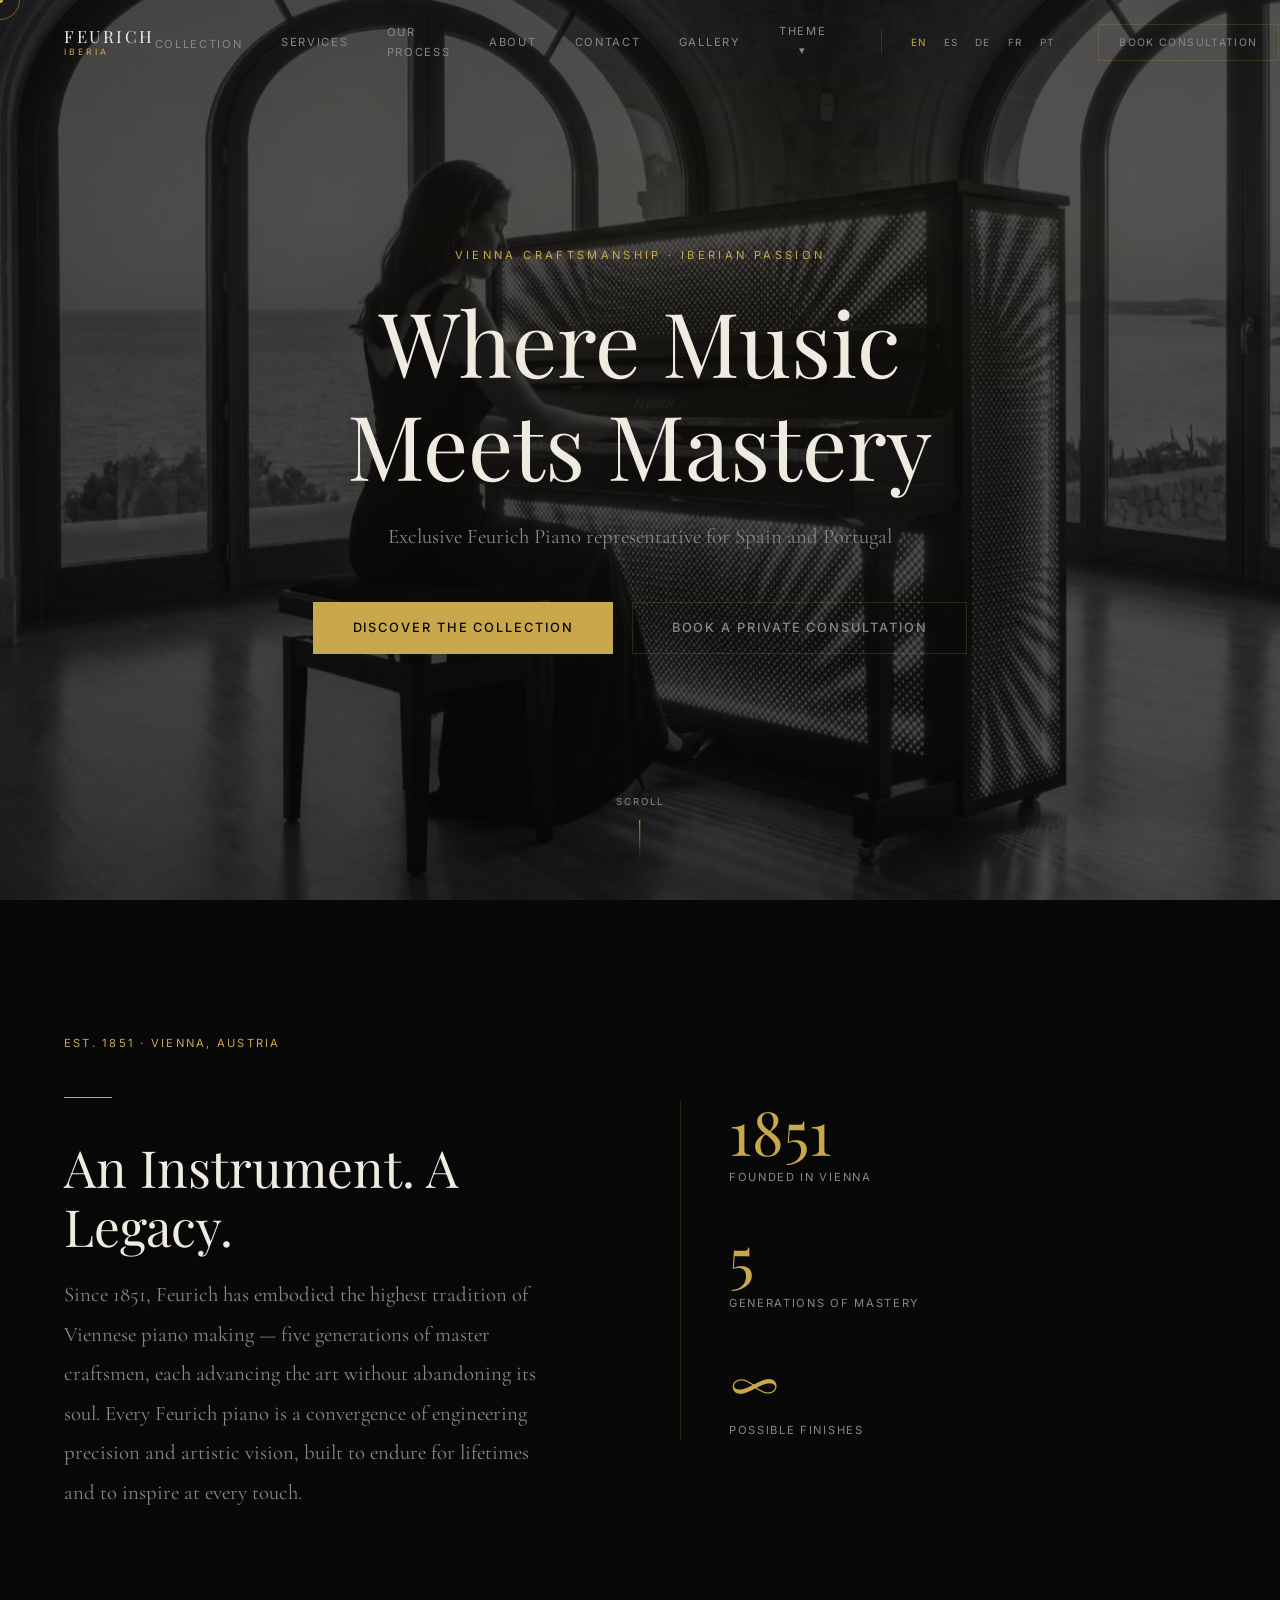
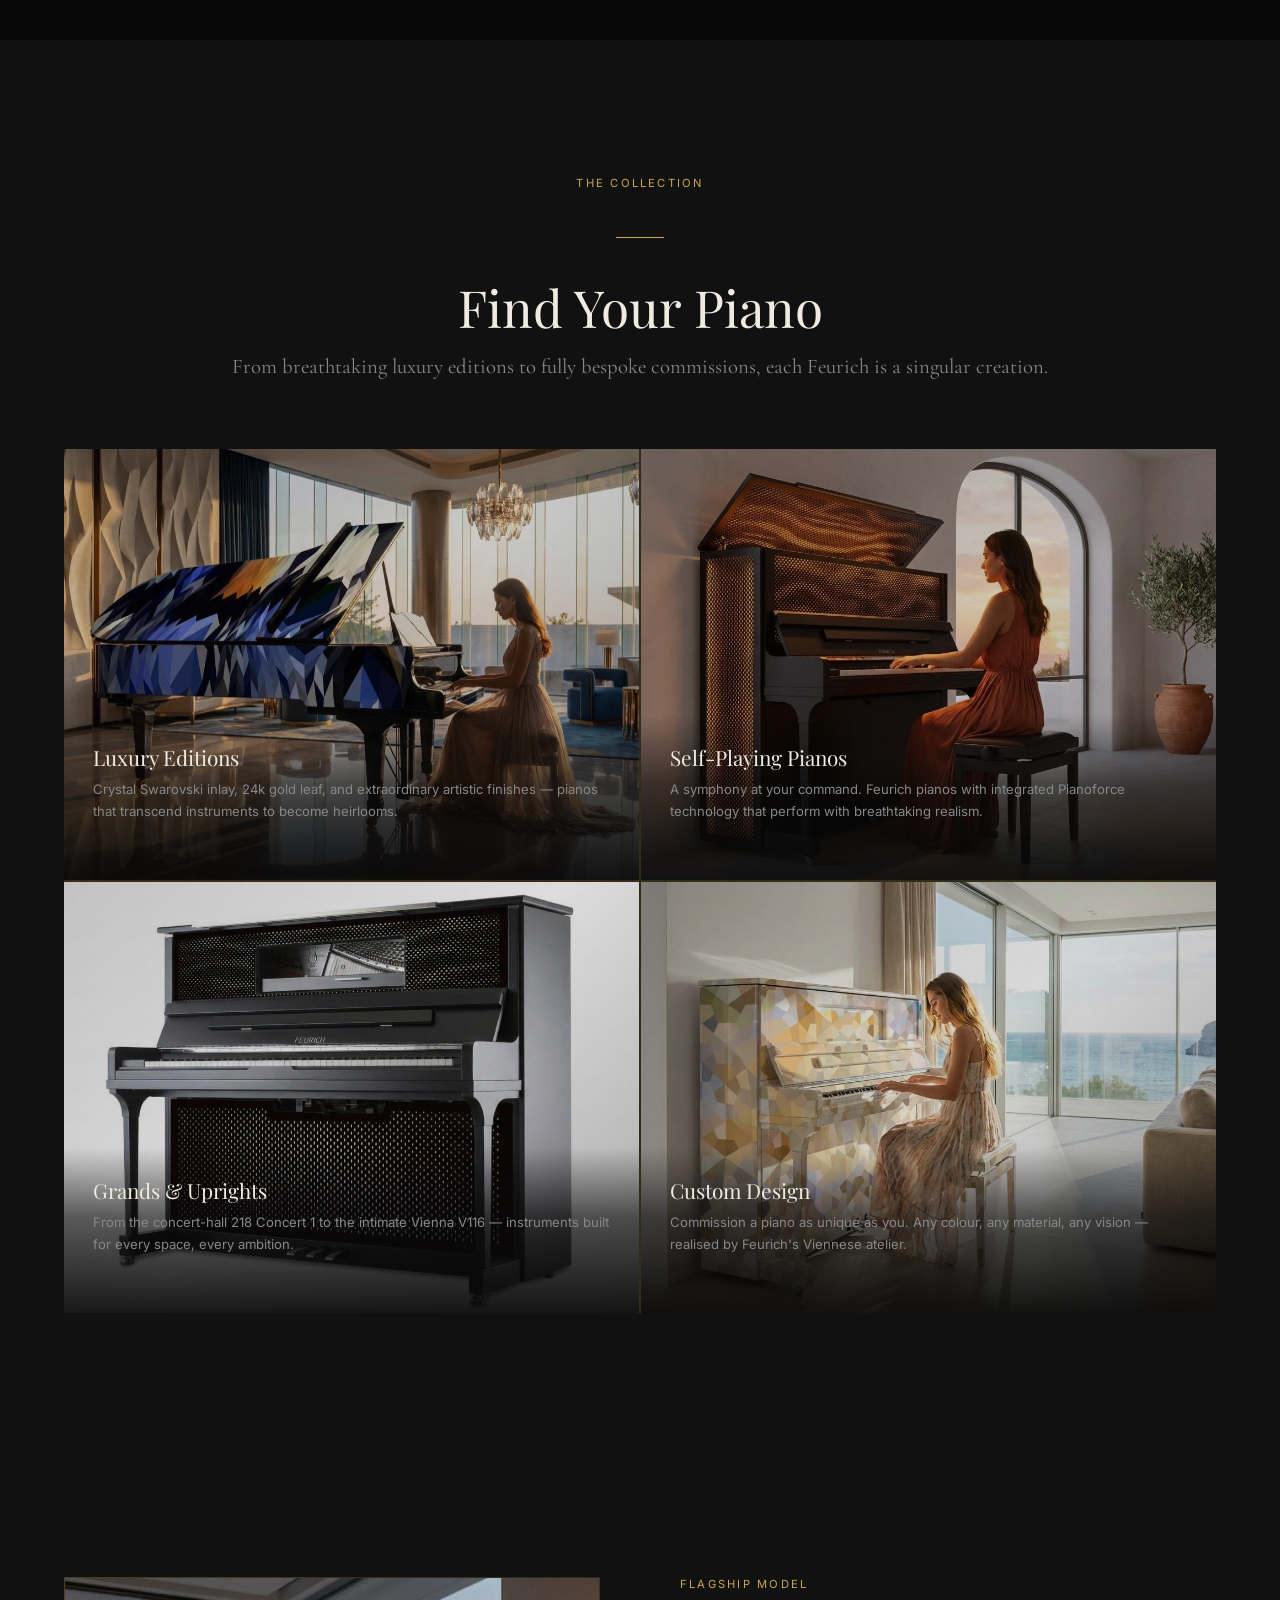
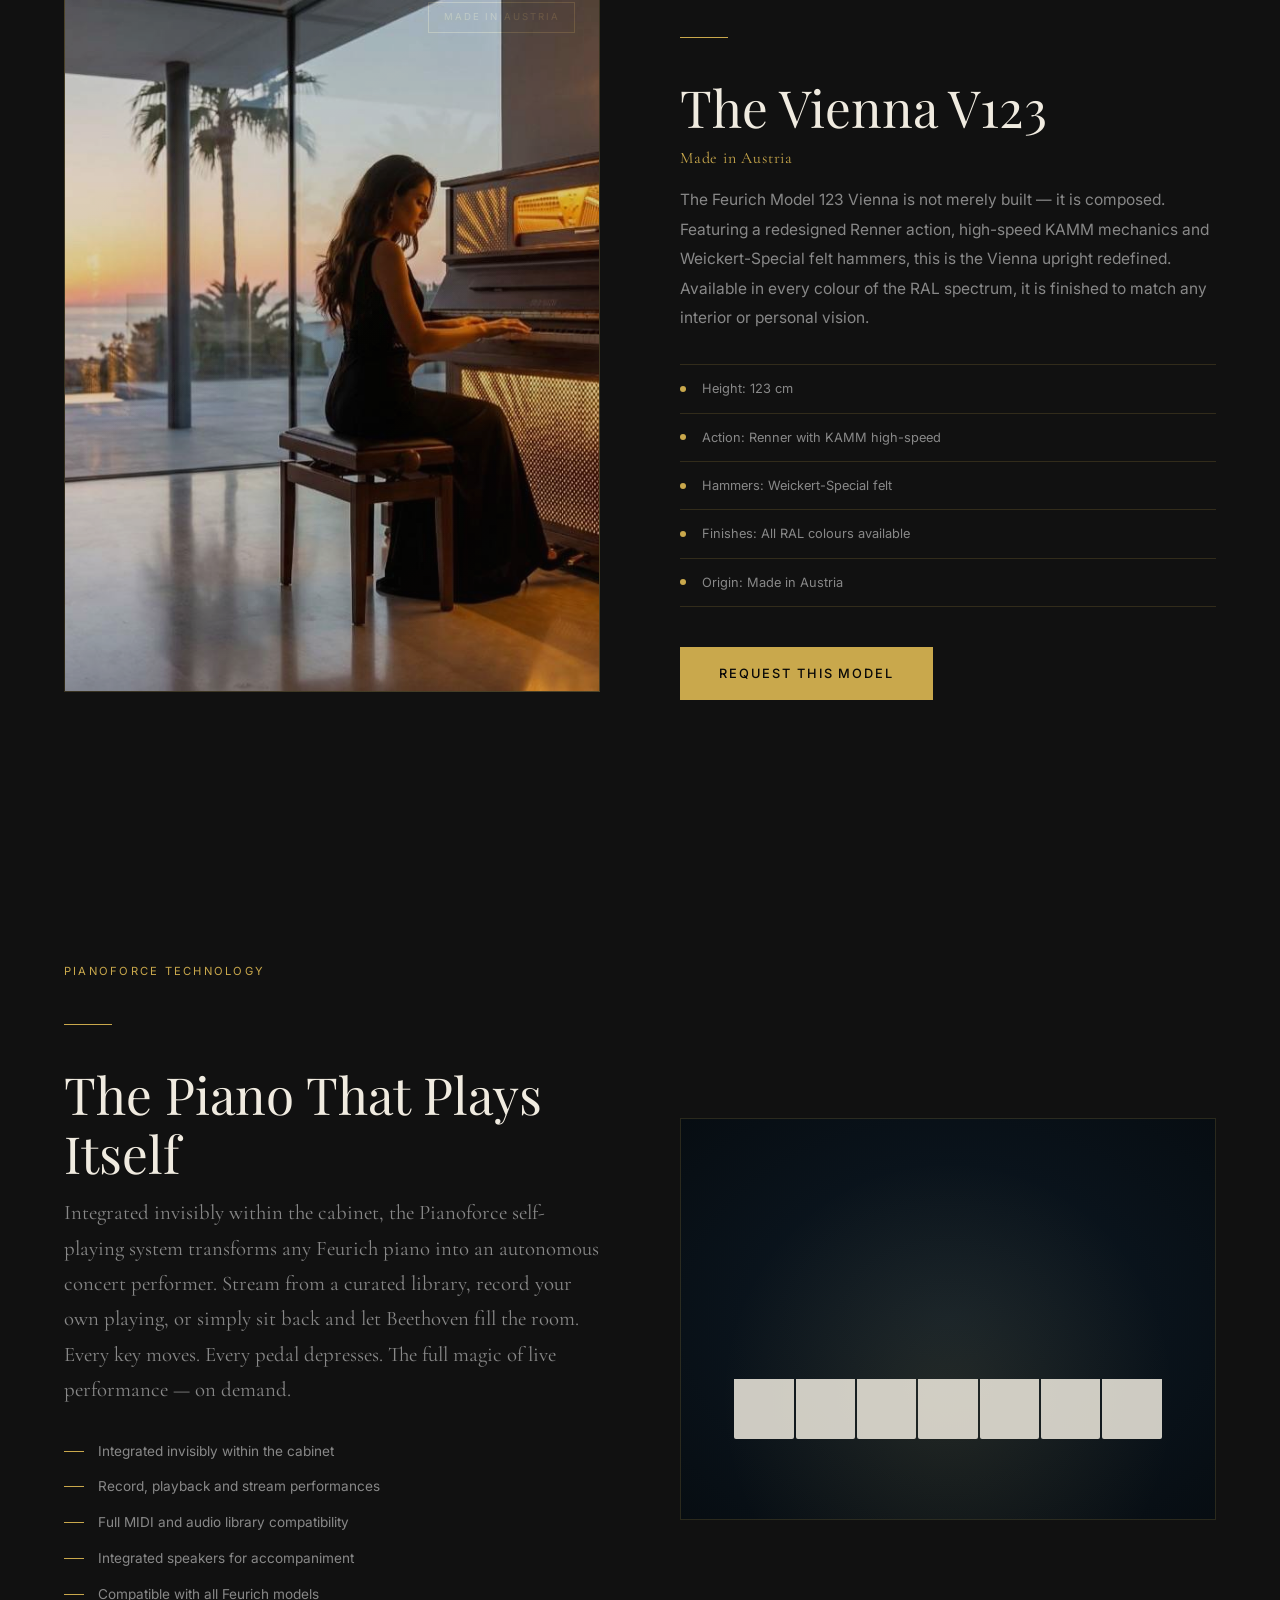
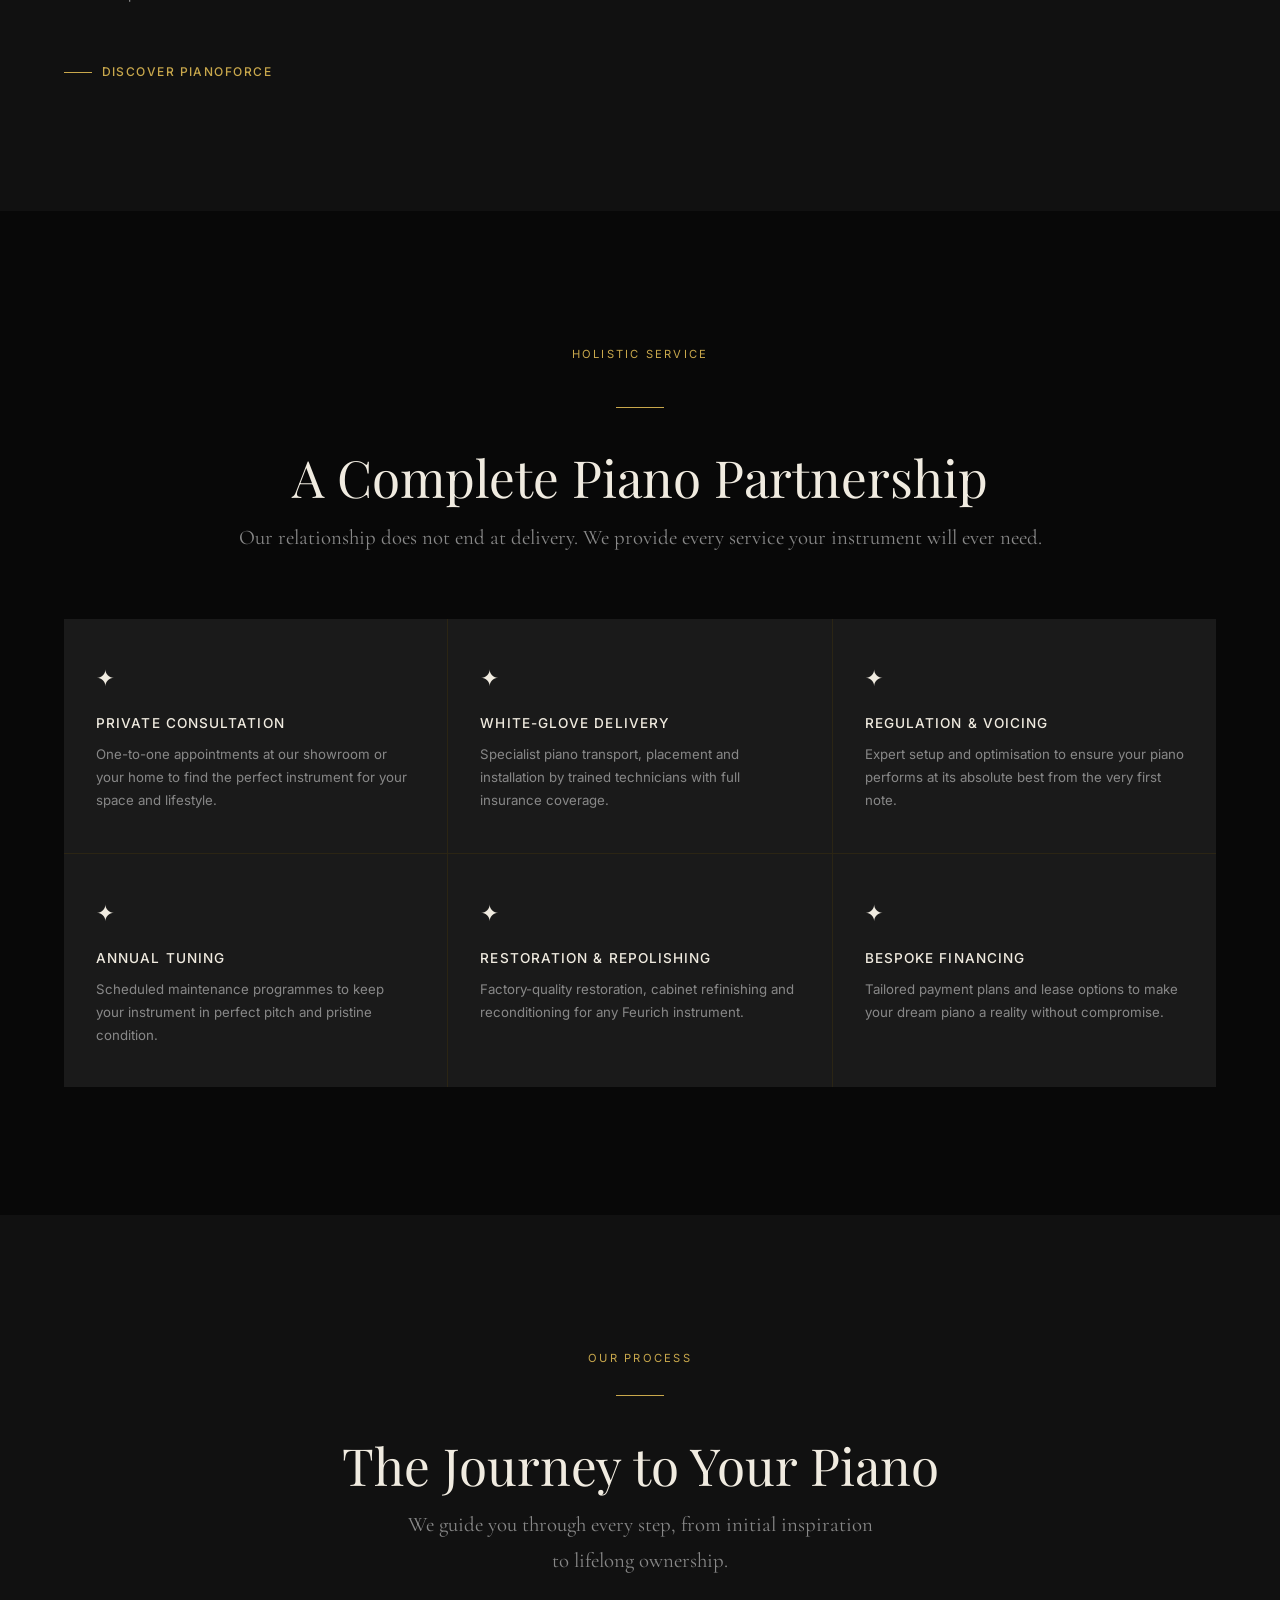
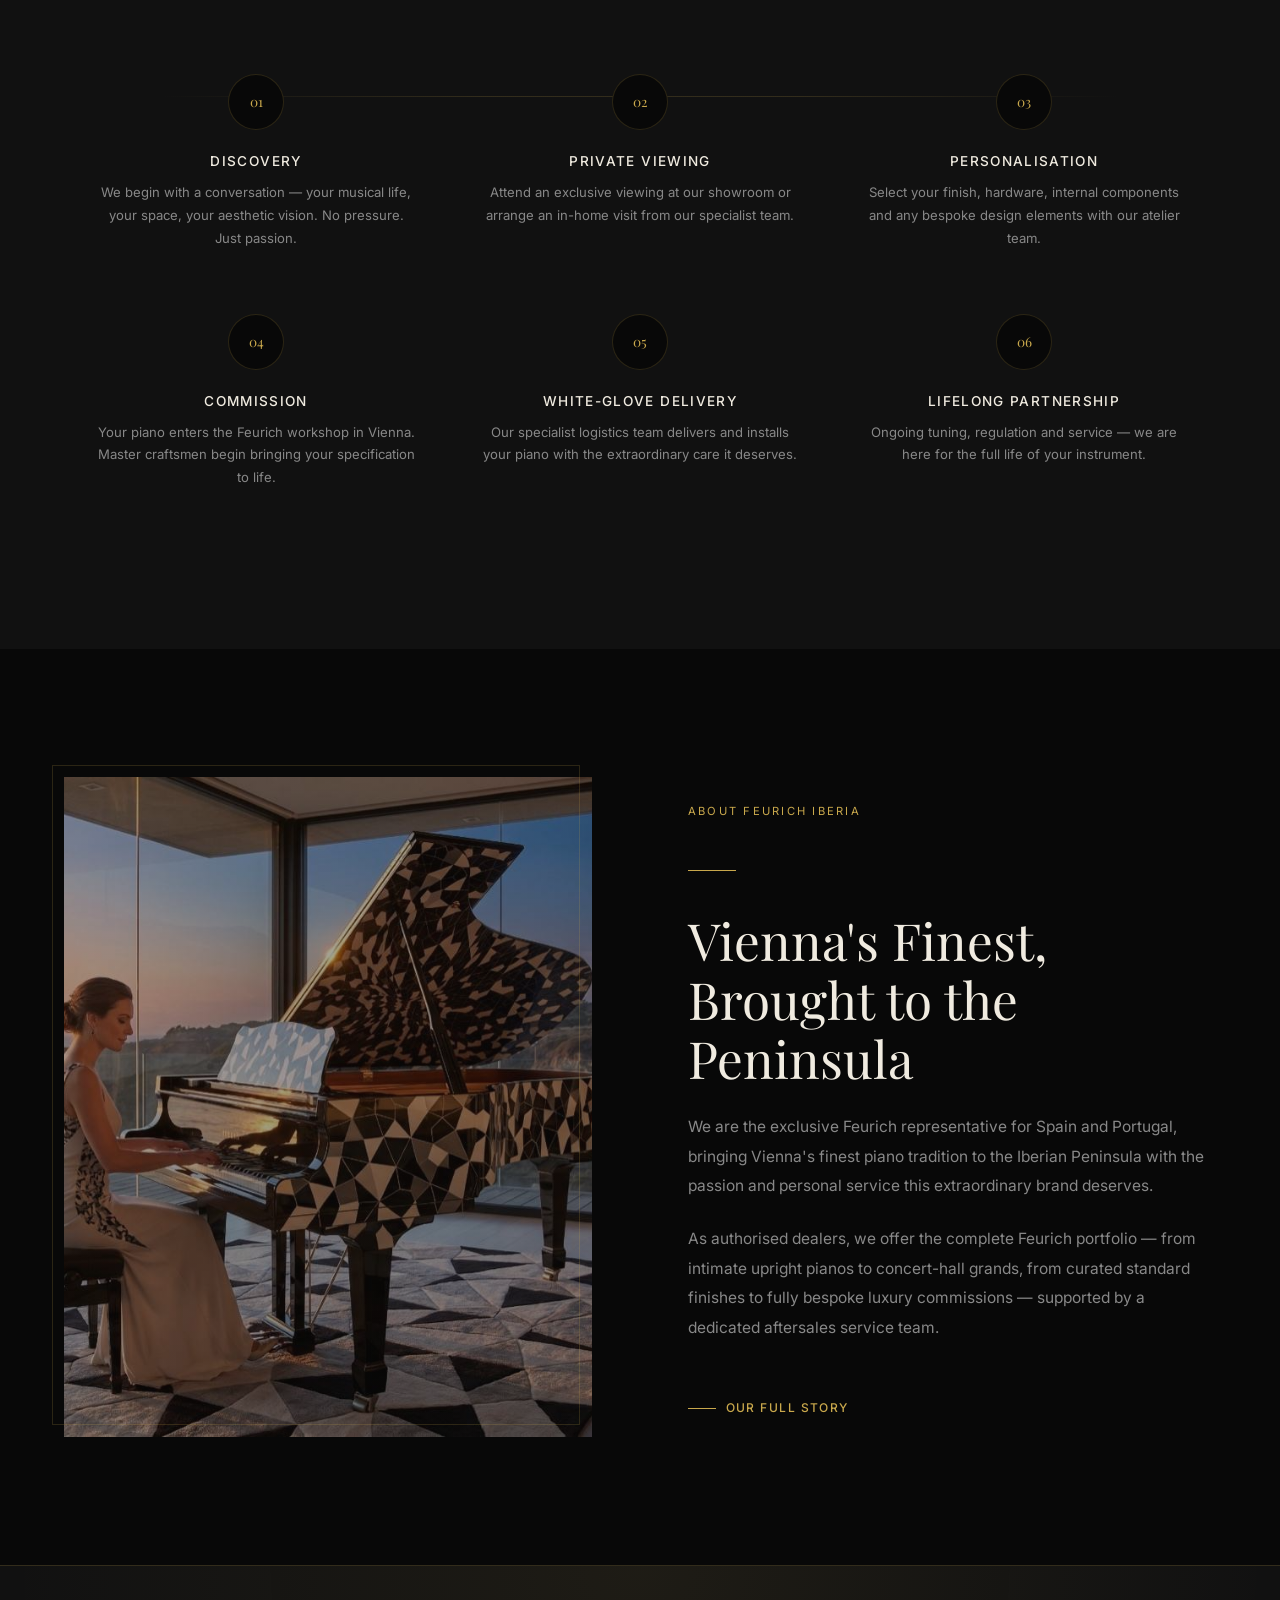
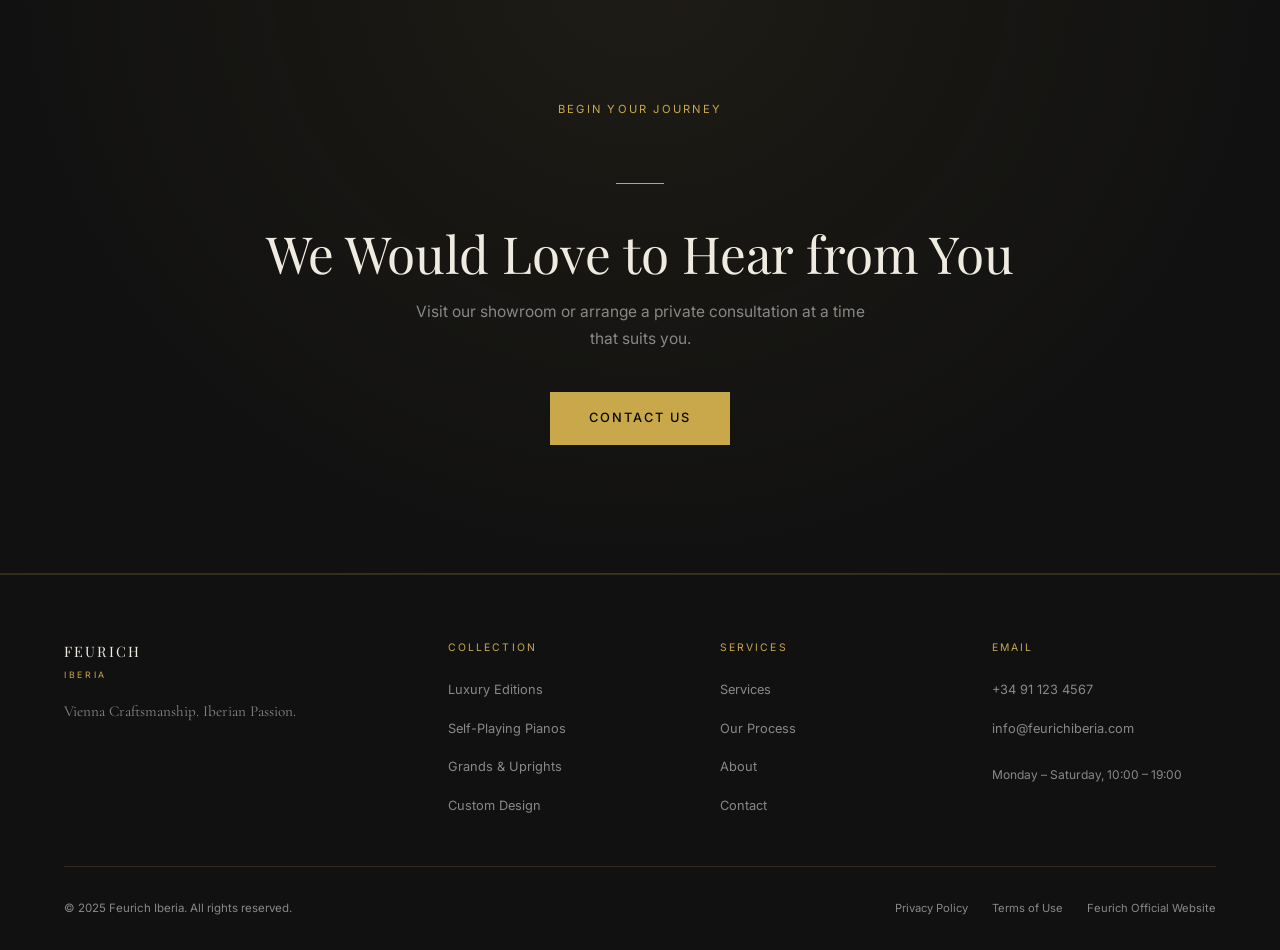
==== index.html @ fa61c957 "Add theme selector with 6 full-redesign themes (closes #1) Implements Issue #1: a customer-facing th" ====
<!DOCTYPE html>
<html lang="en">
<head>
  <meta charset="UTF-8">
  <meta name="viewport" content="width=device-width, initial-scale=1.0">
  <meta name="base-path" content="">
  <title>Feurich Iberia — Vienna Craftsmanship. Iberian Passion.</title>
  <meta name="description" content="Exclusive Feurich piano representative for Spain and Portugal. Luxury editions, self-playing pianos, grand and upright pianos, bespoke custom design.">
  <meta property="og:title" content="Feurich Iberia">
  <meta property="og:description" content="Vienna craftsmanship. Iberian passion. Exclusive Feurich pianos for Spain and Portugal.">
  <meta property="og:type" content="website">
  <link rel="preconnect" href="https://fonts.googleapis.com">
  <link rel="preconnect" href="https://fonts.gstatic.com" crossorigin>
  <link href="https://fonts.googleapis.com/css2?family=Cormorant+Garamond:ital,wght@0,300;0,400;0,500;1,300;1,400&family=Inter:wght@300;400;500&family=Playfair+Display:ital,wght@0,400;0,500;1,400&display=swap" rel="stylesheet">
  <script>try{var t=localStorage.getItem('fi_theme');if(t)document.documentElement.dataset.theme=t;}catch(e){}</script>
  <link rel="stylesheet" href="css/style.css">
  <link rel="stylesheet" href="css/themes.css">
</head>
<body>

  <!-- Navigation -->
  <nav id="nav">
    <a href="index.html" class="nav__logo">Feurich<span>Iberia</span></a>

    <button class="nav__toggle" id="nav-toggle" aria-expanded="false" aria-label="Menu">
      <span></span><span></span><span></span>
    </button>

    <div class="nav__menu" id="nav-menu">
      <div class="nav__dropdown">
        <a href="#collection" class="nav__link" data-i18n="nav.collection">Collection</a>
        <ul class="nav__dropdown-menu">
          <li><a href="collection/luxury.html" data-i18n="nav.luxury"></a></li>
          <li><a href="collection/self-playing.html" data-i18n="nav.selfPlaying"></a></li>
          <li><a href="collection/grand-uprights.html" data-i18n="nav.grandUprights"></a></li>
          <li><a href="collection/custom-design.html" data-i18n="nav.customDesign"></a></li>
        </ul>
      </div>

      <a href="#services" class="nav__link" data-i18n="nav.services"></a>
      <a href="#journey" class="nav__link" data-i18n="nav.journey"></a>
      <a href="#about" class="nav__link" data-i18n="nav.about"></a>
      <a href="contact.html" class="nav__link" data-i18n="nav.contact"></a>
      <a href="gallery.html" class="nav__link" data-i18n="nav.gallery"></a>

      <div class="nav__dropdown nav__theme">
        <button class="nav__link nav__theme-trigger" type="button"><span data-i18n="theme.label">Theme</span> ▾</button>
        <ul class="nav__dropdown-menu">
          <li><button type="button" data-theme-btn="noir" data-i18n="theme.noir"></button></li>
          <li><button type="button" data-theme-btn="galeria" data-i18n="theme.galeria"></button></li>
          <li><button type="button" data-theme-btn="hogar" data-i18n="theme.hogar"></button></li>
          <li><button type="button" data-theme-btn="publico" data-i18n="theme.publico"></button></li>
          <li><button type="button" data-theme-btn="familia" data-i18n="theme.familia"></button></li>
          <li><button type="button" data-theme-btn="arte" data-i18n="theme.arte"></button></li>
        </ul>
      </div>
      <div class="nav__lang">
        <button data-lang="en">EN</button>
        <button data-lang="es">ES</button>
        <button data-lang="de">DE</button>
        <button data-lang="fr">FR</button>
        <button data-lang="pt">PT</button>
      </div>

      <a href="contact.html" class="nav__book" data-i18n="nav.bookConsultation"></a>
    </div>
  </nav>

  <!-- Hero -->
  <section class="hero" id="home">
    <div class="hero__bg"></div>
    <div class="hero__content">
      <p class="hero__eyebrow" data-i18n="hero.eyebrow"></p>
      <h1 class="hero__title" data-i18n="hero.title"></h1>
      <p class="hero__subtitle" data-i18n="hero.subtitle"></p>
      <div class="hero__actions">
        <a href="#collection" class="btn btn--gold" data-i18n="hero.cta"></a>
        <a href="contact.html" class="btn btn--outline" data-i18n="hero.secondary"></a>
      </div>
    </div>
    <div class="hero__scroll" aria-hidden="true">
      <span>Scroll</span>
      <div class="hero__scroll-line"></div>
    </div>
  </section>

  <!-- Brand Introduction -->
  <section class="brand-intro section" id="brand">
    <div class="container">
      <div class="brand-intro__grid">
        <div class="brand-intro__text">
          <p class="eyebrow" data-i18n="brandIntro.eyebrow"></p>
          <div class="gold-rule"></div>
          <h2 data-reveal data-i18n="brandIntro.title"></h2>
          <p class="lead" data-reveal data-reveal-delay="1" data-i18n="brandIntro.text"></p>
        </div>
        <div class="stats-row">
          <div class="stat" data-reveal data-reveal-delay="1">
            <span class="stat__number" data-count="1851" data-i18n="brandIntro.foundedYear"></span>
            <span class="stat__label" data-i18n="brandIntro.foundedLabel"></span>
          </div>
          <div class="stat" data-reveal data-reveal-delay="2">
            <span class="stat__number" data-count="5" data-i18n="brandIntro.generationsNum"></span>
            <span class="stat__label" data-i18n="brandIntro.generationsLabel"></span>
          </div>
          <div class="stat" data-reveal data-reveal-delay="3">
            <span class="stat__number" data-i18n="brandIntro.finishesNum"></span>
            <span class="stat__label" data-i18n="brandIntro.finishesLabel"></span>
          </div>
        </div>
      </div>
    </div>
  </section>

  <!-- Collection -->
  <section class="section section--dark" id="collection">
    <div class="container">
      <div class="collection__header" data-reveal>
        <p class="eyebrow" data-i18n="collection.eyebrow"></p>
        <div class="gold-rule gold-rule--center"></div>
        <h2 data-i18n="collection.title"></h2>
        <p class="lead" style="margin-top:.8rem" data-i18n="collection.subtitle"></p>
      </div>
      <div class="collection__grid">
        <a href="collection/luxury.html" class="collection-card" data-reveal>
          <div class="collection-card__img collection-card__img--luxury"></div>
          <div class="collection-card__body">
            <h3 data-i18n="collection.luxury.title"></h3>
            <p data-i18n="collection.luxury.desc"></p>
            <span class="collection-card__cta" data-i18n="collection.explore"></span>
          </div>
        </a>
        <a href="collection/self-playing.html" class="collection-card" data-reveal data-reveal-delay="1">
          <div class="collection-card__img collection-card__img--selfplaying"></div>
          <div class="collection-card__body">
            <h3 data-i18n="collection.selfPlaying.title"></h3>
            <p data-i18n="collection.selfPlaying.desc"></p>
            <span class="collection-card__cta" data-i18n="collection.explore"></span>
          </div>
        </a>
        <a href="collection/grand-uprights.html" class="collection-card" data-reveal>
          <div class="collection-card__img collection-card__img--grands"></div>
          <div class="collection-card__body">
            <h3 data-i18n="collection.grandUprights.title"></h3>
            <p data-i18n="collection.grandUprights.desc"></p>
            <span class="collection-card__cta" data-i18n="collection.explore"></span>
          </div>
        </a>
        <a href="collection/custom-design.html" class="collection-card" data-reveal data-reveal-delay="1">
          <div class="collection-card__img collection-card__img--custom"></div>
          <div class="collection-card__body">
            <h3 data-i18n="collection.customDesign.title"></h3>
            <p data-i18n="collection.customDesign.desc"></p>
            <span class="collection-card__cta" data-i18n="collection.explore"></span>
          </div>
        </a>
      </div>
    </div>
  </section>

  <!-- Featured: Vienna V123 -->
  <section class="featured section" id="vienna">
    <div class="container">
      <div class="featured__grid">
        <div class="featured__visual" data-reveal="left">
          <div class="featured__badge" data-i18n="featured.madeIn"></div>
          <img src="images/self-playing-walnut.jpeg" alt="Feurich Vienna V123 upright" style="position:absolute;inset:0;width:100%;height:100%;object-fit:cover;opacity:.85;">
        </div>
        <div class="featured__content" data-reveal="right">
          <p class="eyebrow" data-i18n="featured.eyebrow"></p>
          <div class="gold-rule"></div>
          <h2 data-i18n="featured.title"></h2>
          <p class="featured__subtitle" data-i18n="featured.madeIn"></p>
          <p class="featured__text" data-i18n="featured.text"></p>
          <div class="featured__specs">
            <div class="featured__spec" data-i18n="featured.spec1"></div>
            <div class="featured__spec" data-i18n="featured.spec2"></div>
            <div class="featured__spec" data-i18n="featured.spec3"></div>
            <div class="featured__spec" data-i18n="featured.spec4"></div>
            <div class="featured__spec" data-i18n="featured.spec5"></div>
          </div>
          <a href="contact.html" class="btn btn--gold" data-i18n="featured.cta"></a>
        </div>
      </div>
    </div>
  </section>

  <!-- Self-Playing -->
  <section class="self-playing section section--dark" id="self-playing">
    <div class="container">
      <div class="self-playing__grid">
        <div class="self-playing__content" data-reveal="left">
          <p class="eyebrow" data-i18n="selfPlayingSection.eyebrow"></p>
          <div class="gold-rule"></div>
          <h2 data-i18n="selfPlayingSection.title"></h2>
          <p class="lead" style="margin:.8rem 0 1.5rem" data-i18n="selfPlayingSection.text"></p>
          <div class="self-playing__features">
            <div class="sp-feature" data-i18n="selfPlayingSection.f1"></div>
            <div class="sp-feature" data-i18n="selfPlayingSection.f2"></div>
            <div class="sp-feature" data-i18n="selfPlayingSection.f3"></div>
            <div class="sp-feature" data-i18n="selfPlayingSection.f4"></div>
            <div class="sp-feature" data-i18n="selfPlayingSection.f5"></div>
          </div>
          <a href="collection/self-playing.html" class="btn btn--ghost" style="margin-top:1.5rem" data-i18n="selfPlayingSection.cta"></a>
        </div>
        <div class="self-playing__visual" data-reveal="right">
          <!-- Replace with real image: <img src="images/self-playing.jpg" alt="Self-playing Feurich"> -->
          <div class="keys-animation" aria-hidden="true">
            <div class="key"></div>
            <div class="key"></div>
            <div class="key"></div>
            <div class="key"></div>
            <div class="key"></div>
            <div class="key"></div>
            <div class="key"></div>
          </div>
        </div>
      </div>
    </div>
  </section>

  <!-- Services -->
  <section class="section" id="services">
    <div class="container">
      <div class="services__header" data-reveal>
        <p class="eyebrow" data-i18n="services.eyebrow"></p>
        <div class="gold-rule gold-rule--center"></div>
        <h2 data-i18n="services.title"></h2>
        <p class="lead" style="margin-top:.8rem" data-i18n="services.subtitle"></p>
      </div>
      <div class="services__grid">
        <div class="service-item" data-reveal>
          <span class="service-item__icon">✦</span>
          <h4 data-i18n="services.s1Title"></h4>
          <p data-i18n="services.s1Desc"></p>
        </div>
        <div class="service-item" data-reveal data-reveal-delay="1">
          <span class="service-item__icon">✦</span>
          <h4 data-i18n="services.s2Title"></h4>
          <p data-i18n="services.s2Desc"></p>
        </div>
        <div class="service-item" data-reveal data-reveal-delay="2">
          <span class="service-item__icon">✦</span>
          <h4 data-i18n="services.s3Title"></h4>
          <p data-i18n="services.s3Desc"></p>
        </div>
        <div class="service-item" data-reveal>
          <span class="service-item__icon">✦</span>
          <h4 data-i18n="services.s4Title"></h4>
          <p data-i18n="services.s4Desc"></p>
        </div>
        <div class="service-item" data-reveal data-reveal-delay="1">
          <span class="service-item__icon">✦</span>
          <h4 data-i18n="services.s5Title"></h4>
          <p data-i18n="services.s5Desc"></p>
        </div>
        <div class="service-item" data-reveal data-reveal-delay="2">
          <span class="service-item__icon">✦</span>
          <h4 data-i18n="services.s6Title"></h4>
          <p data-i18n="services.s6Desc"></p>
        </div>
      </div>
    </div>
  </section>

  <!-- Journey / Engagement Process -->
  <section class="section section--dark" id="journey">
    <div class="container">
      <div class="journey__header" data-reveal>
        <p class="eyebrow" data-i18n="journey.eyebrow"></p>
        <div class="gold-rule gold-rule--center"></div>
        <h2 data-i18n="journey.title"></h2>
        <p class="lead" style="margin-top:.8rem" data-i18n="journey.subtitle"></p>
      </div>
      <div class="journey__steps">
        <div class="journey-step" data-reveal>
          <div class="journey-step__num">01</div>
          <h4 data-i18n="journey.step1Title"></h4>
          <p data-i18n="journey.step1Desc"></p>
        </div>
        <div class="journey-step" data-reveal data-reveal-delay="1">
          <div class="journey-step__num">02</div>
          <h4 data-i18n="journey.step2Title"></h4>
          <p data-i18n="journey.step2Desc"></p>
        </div>
        <div class="journey-step" data-reveal data-reveal-delay="2">
          <div class="journey-step__num">03</div>
          <h4 data-i18n="journey.step3Title"></h4>
          <p data-i18n="journey.step3Desc"></p>
        </div>
        <div class="journey-step" data-reveal>
          <div class="journey-step__num">04</div>
          <h4 data-i18n="journey.step4Title"></h4>
          <p data-i18n="journey.step4Desc"></p>
        </div>
        <div class="journey-step" data-reveal data-reveal-delay="1">
          <div class="journey-step__num">05</div>
          <h4 data-i18n="journey.step5Title"></h4>
          <p data-i18n="journey.step5Desc"></p>
        </div>
        <div class="journey-step" data-reveal data-reveal-delay="2">
          <div class="journey-step__num">06</div>
          <h4 data-i18n="journey.step6Title"></h4>
          <p data-i18n="journey.step6Desc"></p>
        </div>
      </div>
    </div>
  </section>

  <!-- About -->
  <section class="section" id="about">
    <div class="container">
      <div class="about__grid">
        <div class="about__visual" data-reveal="left">
          <div class="about__img"></div>
          <div class="about__img-frame"></div>
        </div>
        <div class="about__content" data-reveal="right">
          <p class="eyebrow" data-i18n="about.eyebrow"></p>
          <div class="gold-rule"></div>
          <h2 data-i18n="about.title"></h2>
          <p data-i18n="about.text1" style="margin-top:1.5rem"></p>
          <p data-i18n="about.text2"></p>
          <a href="about.html" class="btn btn--ghost" style="margin-top:2rem" data-i18n="about.cta"></a>
        </div>
      </div>
    </div>
  </section>

  <!-- Contact CTA -->
  <section class="contact-cta" id="contact">
    <div class="container">
      <p class="eyebrow" data-reveal data-i18n="contactCta.eyebrow"></p>
      <div class="gold-rule gold-rule--center" data-reveal></div>
      <h2 data-reveal data-i18n="contactCta.title"></h2>
      <p data-reveal data-i18n="contactCta.subtitle"></p>
      <a href="contact.html" class="btn btn--gold" data-reveal data-i18n="contactCta.cta"></a>
    </div>
  </section>

  <!-- Footer -->
  <footer>
    <div class="container">
      <div class="footer__grid">
        <div class="footer__brand">
          <div class="footer__brand-logo">Feurich</div>
          <div class="footer__brand-sub">Iberia</div>
          <p class="footer__tagline" data-i18n="footer.tagline"></p>
        </div>
        <div>
          <p class="footer__col-title" data-i18n="nav.collection"></p>
          <ul class="footer__links">
            <li><a href="collection/luxury.html" data-i18n="nav.luxury"></a></li>
            <li><a href="collection/self-playing.html" data-i18n="nav.selfPlaying"></a></li>
            <li><a href="collection/grand-uprights.html" data-i18n="nav.grandUprights"></a></li>
            <li><a href="collection/custom-design.html" data-i18n="nav.customDesign"></a></li>
          </ul>
        </div>
        <div>
          <p class="footer__col-title" data-i18n="nav.services"></p>
          <ul class="footer__links">
            <li><a href="services.html" data-i18n="nav.services"></a></li>
            <li><a href="#journey" data-i18n="nav.journey"></a></li>
            <li><a href="about.html" data-i18n="nav.about"></a></li>
            <li><a href="contact.html" data-i18n="nav.contact"></a></li>
          </ul>
        </div>
        <div>
          <p class="footer__col-title" data-i18n="contact.emailLabel"></p>
          <ul class="footer__links">
            <li><a href="tel:+34911234567" data-i18n="contact.phoneVal"></a></li>
            <li><a href="mailto:info@feurichiberia.com" data-i18n="contact.emailVal"></a></li>
            <li style="margin-top:.5rem"><span data-i18n="contact.hoursVal" style="font-size:.75rem;color:var(--text-muted);"></span></li>
          </ul>
        </div>
      </div>
      <div class="footer__bottom">
        <p class="footer__copyright" data-i18n="footer.copyright"></p>
        <div class="footer__legal">
          <a href="#" data-i18n="footer.privacy"></a>
          <a href="#" data-i18n="footer.terms"></a>
          <a href="https://feurich.com" target="_blank" rel="noopener" data-i18n="footer.feurich"></a>
        </div>
      </div>
    </div>
  </footer>

  <script src="js/i18n.js"></script>
  <script src="js/main.js"></script>
  <script src="js/theme.js"></script>
</body>
</html>
---- css/style.css ----
/* ── Reset & Variables ─────────────────────────────────── */
*, *::before, *::after { box-sizing: border-box; margin: 0; padding: 0; }

:root {
  --bg:        #080808;
  --surface:   #111111;
  --surface2:  #1a1a1a;
  --gold:      #c9a84c;
  --gold-lt:   #e8d5a3;
  --gold-dk:   #8b6914;
  --text:      #f0ebe0;
  --text-muted:#888;
  --border:    rgba(201,168,76,.18);
  --serif:     'Playfair Display', Georgia, serif;
  --accent:    'Cormorant Garamond', 'Times New Roman', serif;
  --sans:      'Inter', system-ui, sans-serif;
  --max:       1320px;
  --ease:      cubic-bezier(.25,.46,.45,.94);
}

html { scroll-behavior: smooth; font-size: 16px; }

body {
  background: var(--bg);
  color: var(--text);
  font-family: var(--sans);
  line-height: 1.7;
  overflow-x: hidden;
  cursor: none;
}

body.menu-open { overflow: hidden; }

img { display: block; max-width: 100%; }
a { color: inherit; text-decoration: none; }
button { background: none; border: none; cursor: none; font: inherit; }
ul { list-style: none; }

/* ── Typography ────────────────────────────────────────── */
.eyebrow {
  display: inline-block;
  font-family: var(--sans);
  font-size: .7rem;
  font-weight: 400;
  letter-spacing: .2em;
  text-transform: uppercase;
  color: var(--gold);
  margin-bottom: 1.2rem;
}

h1, h2, h3, h4 { font-family: var(--serif); line-height: 1.15; font-weight: 400; }

h1 { font-size: clamp(2.8rem, 7vw, 6rem); }
h2 { font-size: clamp(2rem, 4vw, 3.4rem); }
h3 { font-size: clamp(1.3rem, 2.5vw, 1.9rem); }
h4 { font-size: 1.1rem; font-family: var(--sans); font-weight: 500; letter-spacing: .05em; }

p { color: var(--text-muted); font-size: .97rem; }
.lead { font-family: var(--accent); font-size: clamp(1.05rem,1.8vw,1.3rem); color: var(--text-muted); }

/* ── Layout ────────────────────────────────────────────── */
.container { width: 90%; max-width: var(--max); margin: 0 auto; }
.section { padding: clamp(5rem, 10vw, 9rem) 0; }
.section--dark { background: var(--surface); }
.section--darker { background: var(--surface2); }

.gold-rule { width: 48px; height: 1px; background: var(--gold); margin: 1.5rem 0 2.5rem; }
.gold-rule--center { margin-left: auto; margin-right: auto; }

/* ── Buttons ───────────────────────────────────────────── */
.btn {
  display: inline-flex;
  align-items: center;
  gap: .6rem;
  padding: .9rem 2.4rem;
  font-size: .8rem;
  letter-spacing: .15em;
  text-transform: uppercase;
  font-weight: 500;
  transition: all .3s var(--ease);
  position: relative;
  overflow: hidden;
}

.btn::after {
  content: '';
  position: absolute;
  inset: 0;
  background: rgba(255,255,255,.06);
  opacity: 0;
  transition: opacity .3s;
}
.btn:hover::after { opacity: 1; }

.btn--gold {
  background: var(--gold);
  color: #080808;
  border: 1px solid var(--gold);
}
.btn--gold:hover { background: var(--gold-lt); border-color: var(--gold-lt); }

.btn--outline {
  border: 1px solid var(--border);
  color: var(--text-muted);
}
.btn--outline:hover { border-color: var(--gold); color: var(--gold); }

.btn--ghost {
  color: var(--gold);
  padding: 0;
  letter-spacing: .12em;
  font-size: .75rem;
}
.btn--ghost::before {
  content: '';
  display: inline-block;
  width: 28px;
  height: 1px;
  background: var(--gold);
  transition: width .3s var(--ease);
}
.btn--ghost:hover::before { width: 48px; }

/* ── Custom Cursor ─────────────────────────────────────── */
.cursor {
  width: 40px;
  height: 40px;
  border: 1px solid rgba(201,168,76,.5);
  border-radius: 50%;
  position: fixed;
  top: -20px;
  left: -20px;
  pointer-events: none;
  z-index: 9999;
  transition: width .25s var(--ease), height .25s var(--ease), border-color .25s;
}
.cursor.expanded { width: 64px; height: 64px; border-color: var(--gold); }
.cursor__dot {
  width: 5px;
  height: 5px;
  background: var(--gold);
  border-radius: 50%;
  position: fixed;
  top: -2.5px;
  left: -2.5px;
  pointer-events: none;
  z-index: 9999;
}

/* ── Scroll Reveal ─────────────────────────────────────── */
[data-reveal] {
  opacity: 0;
  transform: translateY(30px);
  transition: opacity .8s var(--ease), transform .8s var(--ease);
}
[data-reveal="left"] { transform: translateX(-40px); }
[data-reveal="right"] { transform: translateX(40px); }
[data-reveal="scale"] { transform: scale(.95); }
[data-reveal].revealed { opacity: 1; transform: none; }
[data-reveal-delay="1"] { transition-delay: .15s; }
[data-reveal-delay="2"] { transition-delay: .3s; }
[data-reveal-delay="3"] { transition-delay: .45s; }
[data-reveal-delay="4"] { transition-delay: .6s; }

/* ── Navigation ────────────────────────────────────────── */
#nav {
  position: fixed;
  top: 0;
  left: 0;
  right: 0;
  z-index: 1000;
  display: flex;
  align-items: center;
  justify-content: space-between;
  padding: 1.4rem 5%;
  transition: background .4s, padding .4s, transform .4s;
}

#nav::before {
  content: '';
  position: absolute;
  inset: 0;
  background: linear-gradient(to bottom, rgba(8,8,8,.9) 0%, transparent 100%);
  pointer-events: none;
  opacity: 0;
  transition: opacity .4s;
}

#nav.nav--scrolled { background: rgba(8,8,8,.96); padding: .9rem 5%; backdrop-filter: blur(12px); }
#nav.nav--scrolled::before { opacity: 0; }
#nav.nav--hidden { transform: translateY(-100%); }
#nav.nav--visible { transform: translateY(0); }

.nav__logo {
  font-family: var(--serif);
  font-size: 1.05rem;
  letter-spacing: .15em;
  color: var(--text);
  text-transform: uppercase;
  line-height: 1;
}
.nav__logo span {
  display: block;
  font-family: var(--sans);
  font-size: .55rem;
  letter-spacing: .35em;
  color: var(--gold);
  margin-top: .2rem;
}

.nav__menu {
  display: flex;
  align-items: center;
  gap: 2.4rem;
}

.nav__link {
  font-size: .7rem;
  letter-spacing: .15em;
  text-transform: uppercase;
  color: var(--text-muted);
  transition: color .25s;
  position: relative;
}
.nav__link::after {
  content: '';
  position: absolute;
  bottom: -3px;
  left: 0;
  width: 0;
  height: 1px;
  background: var(--gold);
  transition: width .3s var(--ease);
}
.nav__link:hover, .nav__link.active { color: var(--text); }
.nav__link:hover::after, .nav__link.active::after { width: 100%; }

/* Dropdown */
.nav__dropdown { position: relative; }
.nav__dropdown-menu {
  position: absolute;
  top: calc(100% + 1.2rem);
  left: 50%;
  transform: translateX(-50%);
  background: rgba(16,16,16,.98);
  border: 1px solid var(--border);
  min-width: 220px;
  padding: .8rem 0;
  opacity: 0;
  pointer-events: none;
  transition: opacity .25s, transform .25s var(--ease);
  transform: translateX(-50%) translateY(-6px);
  backdrop-filter: blur(12px);
}
.nav__dropdown-menu::before {
  content: '';
  position: absolute;
  top: -5px;
  left: 50%;
  transform: translateX(-50%);
  border-left: 5px solid transparent;
  border-right: 5px solid transparent;
  border-bottom: 5px solid var(--border);
}
/* Transparent bridge over the gap so the menu stays hoverable */
.nav__dropdown-menu::after {
  content: '';
  position: absolute;
  left: 0;
  right: 0;
  top: -1.4rem;
  height: 1.4rem;
}
.nav__dropdown:hover .nav__dropdown-menu,
.nav__dropdown:focus-within .nav__dropdown-menu {
  opacity: 1;
  pointer-events: all;
  transform: translateX(-50%) translateY(0);
}
.nav__dropdown-menu a {
  display: block;
  padding: .65rem 1.4rem;
  font-size: .68rem;
  letter-spacing: .12em;
  text-transform: uppercase;
  color: var(--text-muted);
  transition: color .2s, background .2s;
}
.nav__dropdown-menu a:hover { color: var(--gold); background: rgba(201,168,76,.05); }

.nav__lang {
  display: flex;
  gap: .4rem;
  align-items: center;
  margin-left: 1rem;
  padding-left: 1.5rem;
  border-left: 1px solid var(--border);
}
.nav__lang button {
  font-size: .62rem;
  letter-spacing: .1em;
  text-transform: uppercase;
  color: var(--text-muted);
  padding: .2rem .35rem;
  transition: color .2s;
}
.nav__lang button.active, .nav__lang button:hover { color: var(--gold); }

.nav__book {
  font-size: .65rem;
  letter-spacing: .13em;
  text-transform: uppercase;
  padding: .55rem 1.3rem;
  border: 1px solid var(--border);
  color: var(--text-muted);
  transition: all .25s;
  white-space: nowrap;
}
.nav__book:hover { border-color: var(--gold); color: var(--gold); }

.nav__toggle {
  display: none;
  flex-direction: column;
  gap: 5px;
  padding: .5rem;
}
.nav__toggle span {
  display: block;
  width: 24px;
  height: 1px;
  background: var(--text);
  transition: all .3s;
}
.nav__toggle[aria-expanded="true"] span:nth-child(1) { transform: rotate(45deg) translate(4px, 4px); }
.nav__toggle[aria-expanded="true"] span:nth-child(2) { opacity: 0; }
.nav__toggle[aria-expanded="true"] span:nth-child(3) { transform: rotate(-45deg) translate(4px, -4px); }

/* ── Hero ──────────────────────────────────────────────── */
.hero {
  height: 100svh;
  min-height: 680px;
  display: flex;
  align-items: center;
  justify-content: center;
  text-align: center;
  position: relative;
  overflow: hidden;
}

.hero__bg {
  position: absolute;
  inset: 0;
  background:
    linear-gradient(to bottom, rgba(8,8,8,.3) 0%, rgba(8,8,8,.6) 50%, rgba(8,8,8,.95) 100%),
    radial-gradient(ellipse at 60% 40%, rgba(201,168,76,.08) 0%, transparent 70%);
  background-color: #0d0d0d;
}

/* Piano silhouette using CSS */
.hero__bg::after {
  content: '';
  position: absolute;
  inset: 0;
  background: url('../images/self-playing-sunburst.jpeg') center/cover no-repeat;
  opacity: .3;
  mix-blend-mode: luminosity;
}

.hero__content {
  position: relative;
  z-index: 2;
  max-width: 800px;
  padding: 0 1.5rem;
}

.hero__eyebrow {
  font-size: .7rem;
  letter-spacing: .3em;
  text-transform: uppercase;
  color: var(--gold);
  margin-bottom: 1.5rem;
  animation: fadeUp .8s var(--ease) both;
}

.hero__title {
  color: var(--text);
  margin-bottom: 1.5rem;
  animation: fadeUp .8s .2s var(--ease) both;
}

.hero__subtitle {
  font-family: var(--accent);
  font-size: clamp(1rem, 2vw, 1.3rem);
  color: var(--text-muted);
  margin-bottom: 3rem;
  animation: fadeUp .8s .35s var(--ease) both;
}

.hero__actions {
  display: flex;
  gap: 1.2rem;
  justify-content: center;
  flex-wrap: wrap;
  animation: fadeUp .8s .5s var(--ease) both;
}

.hero__scroll {
  position: absolute;
  bottom: 2.5rem;
  left: 50%;
  transform: translateX(-50%);
  display: flex;
  flex-direction: column;
  align-items: center;
  gap: .6rem;
  animation: fadeIn 1s 1.2s both;
}
.hero__scroll span { font-size: .6rem; letter-spacing: .2em; text-transform: uppercase; color: var(--text-muted); }
.hero__scroll-line {
  width: 1px;
  height: 40px;
  background: linear-gradient(to bottom, var(--gold), transparent);
  animation: scrollPulse 2s 1.5s infinite;
}

/* ── Brand Intro ───────────────────────────────────────── */
.brand-intro { padding: clamp(5rem,10vw,8rem) 0; }
.brand-intro__grid {
  display: grid;
  grid-template-columns: 1fr 1fr;
  gap: 5rem;
  align-items: center;
}
.brand-intro__text h2 { margin-bottom: 1.2rem; }
.brand-intro__text p { max-width: 480px; line-height: 1.9; }

.stats-row {
  display: flex;
  flex-direction: column;
  gap: 2.5rem;
  padding-left: 3rem;
  border-left: 1px solid var(--border);
}
.stat__number {
  display: block;
  font-family: var(--serif);
  font-size: clamp(2.5rem, 5vw, 3.8rem);
  color: var(--gold);
  line-height: 1;
}
.stat__label {
  display: block;
  font-size: .7rem;
  letter-spacing: .15em;
  text-transform: uppercase;
  color: var(--text-muted);
  margin-top: .4rem;
}

/* ── Collection Grid ───────────────────────────────────── */
.collection__header { text-align: center; margin-bottom: 4rem; }
.collection__header h2 { margin-bottom: .8rem; }

.collection__grid {
  display: grid;
  grid-template-columns: repeat(2, 1fr);
  gap: 1.5px;
  background: var(--border);
}

.collection-card {
  background: var(--surface);
  position: relative;
  overflow: hidden;
  aspect-ratio: 4/3;
  display: flex;
  align-items: flex-end;
  transition: transform .4s var(--ease);
}

.collection-card__img {
  position: absolute;
  inset: 0;
  transition: transform .6s var(--ease);
}
.collection-card__img--luxury     { background: linear-gradient(135deg, rgba(8,8,16,.3) 0%, rgba(8,8,16,.2) 50%, rgba(8,8,16,.4) 100%), url('../images/luxury-grand-blue.jpeg') center/cover no-repeat; }
.collection-card__img--selfplaying { background: linear-gradient(135deg, rgba(20,8,4,.3) 0%, rgba(20,8,4,.2) 50%, rgba(20,8,4,.4) 100%), url('../images/self-playing-lifestyle.jpeg') center/cover no-repeat; }
.collection-card__img--grands     { background: linear-gradient(135deg, rgba(13,13,13,.25) 0%, rgba(26,26,26,.15) 50%, rgba(10,10,10,.35) 100%), url('../images/self-playing-studio.jpeg') center/cover no-repeat; }
.collection-card__img--custom     { background: linear-gradient(135deg, rgba(8,8,8,.25) 0%, rgba(8,8,8,.15) 50%, rgba(8,8,8,.4) 100%), url('../images/custom-mosaic-upright.jpeg') center/cover no-repeat; }

/* Decorative piano key suggestion */
.collection-card__img::after {
  content: '';
  position: absolute;
  bottom: 0;
  left: 0;
  right: 0;
  height: 3px;
  background: linear-gradient(to right, transparent, var(--gold), transparent);
  opacity: .4;
  transition: opacity .4s;
}

.collection-card:hover .collection-card__img { transform: scale(1.04); }
.collection-card:hover .collection-card__img::after { opacity: 1; }

.collection-card__body {
  position: relative;
  z-index: 2;
  padding: 2rem 1.8rem;
  width: 100%;
  background: linear-gradient(to top, rgba(8,8,8,.95) 0%, rgba(8,8,8,.6) 60%, transparent 100%);
  transform: translateY(8px);
  transition: transform .4s var(--ease);
}
.collection-card:hover .collection-card__body { transform: translateY(0); }

.collection-card__body h3 { color: var(--text); margin-bottom: .5rem; font-size: 1.3rem; }
.collection-card__body p  { font-size: .82rem; margin-bottom: 1rem; }
.collection-card__cta {
  font-size: .65rem;
  letter-spacing: .15em;
  text-transform: uppercase;
  color: var(--gold);
  display: flex;
  align-items: center;
  gap: .5rem;
  opacity: 0;
  transition: opacity .3s;
}
.collection-card__cta::after {
  content: '→';
  transition: transform .3s;
}
.collection-card:hover .collection-card__cta { opacity: 1; }
.collection-card:hover .collection-card__cta::after { transform: translateX(4px); }

/* ── Featured Model ────────────────────────────────────── */
.featured { background: var(--surface); }
.featured__grid {
  display: grid;
  grid-template-columns: 1fr 1fr;
  gap: 5rem;
  align-items: center;
}
.featured__visual {
  position: relative;
  aspect-ratio: 3/4;
  background: linear-gradient(160deg, #1a1a1a 0%, #0d0d0d 100%);
  border: 1px solid var(--border);
}
.featured__visual::before {
  content: '';
  position: absolute;
  inset: -1px;
  background: linear-gradient(135deg, var(--gold), transparent 40%, transparent 60%, var(--gold));
  opacity: .15;
}
.featured__badge {
  position: absolute;
  top: 1.5rem;
  right: 1.5rem;
  font-size: .6rem;
  letter-spacing: .2em;
  text-transform: uppercase;
  color: var(--gold);
  border: 1px solid var(--gold);
  padding: .4rem .9rem;
}
.featured__image-placeholder {
  position: absolute;
  inset: 0;
  display: flex;
  align-items: center;
  justify-content: center;
}
.featured__image-placeholder svg { opacity: .08; }

.featured__content h2 { margin-bottom: .5rem; }
.featured__subtitle { font-family: var(--accent); font-size: 1rem; color: var(--gold); margin-bottom: .8rem; letter-spacing: .05em; }
.featured__text { margin-bottom: 2rem; line-height: 1.9; }

.featured__specs { margin-bottom: 2.5rem; border-top: 1px solid var(--border); }
.featured__spec {
  display: flex;
  align-items: center;
  gap: 1rem;
  padding: .8rem 0;
  border-bottom: 1px solid var(--border);
  font-size: .8rem;
  color: var(--text-muted);
}
.featured__spec::before {
  content: '';
  width: 6px;
  height: 6px;
  border-radius: 50%;
  background: var(--gold);
  flex-shrink: 0;
}

/* ── Self-Playing ──────────────────────────────────────── */
.self-playing { }
.self-playing__grid {
  display: grid;
  grid-template-columns: 1fr 1fr;
  gap: 5rem;
  align-items: center;
}
.self-playing__visual {
  position: relative;
  aspect-ratio: 4/3;
  background: radial-gradient(ellipse at center, #0d1a26 0%, #070d12 100%);
  border: 1px solid var(--border);
  overflow: hidden;
}
.self-playing__visual::before {
  content: '';
  position: absolute;
  inset: 0;
  background: radial-gradient(ellipse at 50% 70%, rgba(201,168,76,.12) 0%, transparent 60%);
}
/* Animated keys visual */
.keys-animation {
  position: absolute;
  bottom: 20%;
  left: 10%;
  right: 10%;
  display: flex;
  gap: 2px;
  height: 60px;
  align-items: flex-end;
}
.key {
  flex: 1;
  background: rgba(240,235,224,.85);
  border-radius: 0 0 2px 2px;
  height: 100%;
  animation: keyPress 2s infinite;
}
.key--black {
  position: absolute;
  background: #111;
  width: 8%;
  height: 60%;
  top: 0;
  border-radius: 0 0 2px 2px;
  z-index: 2;
}
.key:nth-child(2) { animation-delay: .3s; }
.key:nth-child(3) { animation-delay: .6s; }
.key:nth-child(4) { animation-delay: .2s; }
.key:nth-child(5) { animation-delay: .8s; }
.key:nth-child(6) { animation-delay: .45s; }
.key:nth-child(7) { animation-delay: .1s; }

.self-playing__features {
  display: flex;
  flex-direction: column;
  gap: .8rem;
  margin: 2rem 0;
}
.sp-feature {
  display: flex;
  align-items: center;
  gap: .9rem;
  font-size: .85rem;
  color: var(--text-muted);
}
.sp-feature::before {
  content: '';
  width: 20px;
  height: 1px;
  background: var(--gold);
  flex-shrink: 0;
}

/* ── Services ──────────────────────────────────────────── */
.services__header { text-align: center; margin-bottom: 4rem; }
.services__grid {
  display: grid;
  grid-template-columns: repeat(3, 1fr);
  gap: 1px;
  background: var(--border);
}
.service-item {
  background: var(--surface2);
  padding: 2.5rem 2rem;
  transition: background .3s;
}
.service-item:hover { background: var(--surface); }
.service-item__icon {
  font-size: 1.4rem;
  margin-bottom: 1.2rem;
  display: block;
}
.service-item h4 {
  color: var(--text);
  margin-bottom: .7rem;
  font-size: .85rem;
  letter-spacing: .08em;
  text-transform: uppercase;
}
.service-item p { font-size: .83rem; line-height: 1.75; }

/* ── Journey ───────────────────────────────────────────── */
.journey__header { text-align: center; margin-bottom: 4rem; }
.journey__header p { margin: 0 auto; max-width: 480px; }

.journey__steps {
  display: grid;
  grid-template-columns: repeat(3, 1fr);
  gap: 0;
  position: relative;
}

.journey__steps::before {
  content: '';
  position: absolute;
  top: 3.4rem;
  left: 8.33%;
  right: 8.33%;
  height: 1px;
  background: linear-gradient(to right, transparent, var(--border), var(--border), transparent);
}

.journey-step {
  padding: 2rem;
  text-align: center;
  position: relative;
}

.journey-step__num {
  display: inline-flex;
  align-items: center;
  justify-content: center;
  width: 56px;
  height: 56px;
  border: 1px solid var(--border);
  border-radius: 50%;
  font-family: var(--serif);
  font-size: .85rem;
  color: var(--gold);
  margin-bottom: 1.5rem;
  background: var(--bg);
  position: relative;
  z-index: 1;
  transition: border-color .3s, background .3s;
}
.journey-step:hover .journey-step__num {
  border-color: var(--gold);
  background: rgba(201,168,76,.06);
}

.journey-step h4 {
  color: var(--text);
  margin-bottom: .7rem;
  font-size: .85rem;
  letter-spacing: .1em;
  text-transform: uppercase;
}
.journey-step p { font-size: .82rem; line-height: 1.75; }

/* ── About ─────────────────────────────────────────────── */
.about__grid {
  display: grid;
  grid-template-columns: 1fr 1fr;
  gap: 6rem;
  align-items: center;
}
.about__visual {
  position: relative;
  aspect-ratio: 4/5;
}
.about__img {
  width: 100%;
  height: 100%;
  object-fit: cover;
  background: linear-gradient(145deg, rgba(26,18,9,.35) 0%, rgba(13,13,13,.45) 100%), url('../images/custom-grand-mosaic.jpeg') center/cover no-repeat;
}
.about__img-frame {
  position: absolute;
  inset: -12px 12px 12px -12px;
  border: 1px solid var(--border);
  pointer-events: none;
}
.about__content p { margin-bottom: 1.5rem; line-height: 1.9; }

/* ── Contact CTA ───────────────────────────────────────── */
.contact-cta {
  text-align: center;
  padding: clamp(5rem,10vw,9rem) 0;
  background:
    radial-gradient(ellipse at 50% 0%, rgba(201,168,76,.07) 0%, transparent 70%),
    var(--surface);
  border-top: 1px solid var(--border);
  border-bottom: 1px solid var(--border);
}
.contact-cta h2 { margin-bottom: 1rem; }
.contact-cta p { margin-bottom: 2.5rem; max-width: 460px; margin-left: auto; margin-right: auto; }

/* ── Contact Page ──────────────────────────────────────── */
.contact-page { padding-top: 120px; }
.contact-page__grid {
  display: grid;
  grid-template-columns: 1.2fr 1fr;
  gap: 5rem;
  align-items: start;
}

.contact-form { display: flex; flex-direction: column; gap: 1.2rem; }
.form-row { display: grid; grid-template-columns: 1fr 1fr; gap: 1.2rem; }

.form-group { display: flex; flex-direction: column; gap: .5rem; }
.form-group label { font-size: .68rem; letter-spacing: .15em; text-transform: uppercase; color: var(--text-muted); }
.form-group input,
.form-group textarea,
.form-group select {
  background: var(--surface);
  border: 1px solid var(--border);
  color: var(--text);
  padding: .9rem 1.2rem;
  font-family: var(--sans);
  font-size: .9rem;
  transition: border-color .25s;
  appearance: none;
  -webkit-appearance: none;
  border-radius: 0;
}
.form-group input::placeholder,
.form-group textarea::placeholder { color: var(--text-muted); opacity: .6; }
.form-group input:focus,
.form-group textarea:focus,
.form-group select:focus { outline: none; border-color: var(--gold); }
.form-group textarea { resize: vertical; min-height: 140px; }
.form-group select { background-image: url("data:image/svg+xml,%3Csvg xmlns='http://www.w3.org/2000/svg' width='12' height='8' viewBox='0 0 12 8'%3E%3Cpath d='M1 1l5 5 5-5' stroke='%23888' stroke-width='1.5' fill='none'/%3E%3C/svg%3E"); background-repeat: no-repeat; background-position: right 1rem center; padding-right: 2.5rem; }
.form-group select option { background: var(--surface); }

.form-submit { display: flex; align-items: center; gap: 1.5rem; margin-top: .5rem; }
.form-success { text-align: center; padding: 3rem; }
.form-success svg { margin: 0 auto 1.5rem; }

.contact-info { display: flex; flex-direction: column; gap: 2.5rem; padding-top: 2rem; }
.contact-info__item {}
.contact-info__label {
  font-size: .65rem;
  letter-spacing: .2em;
  text-transform: uppercase;
  color: var(--gold);
  margin-bottom: .6rem;
}
.contact-info__value { font-size: .95rem; white-space: pre-line; color: var(--text-muted); }

/* ── Collection Sub-pages ──────────────────────────────── */
.sub-hero {
  min-height: 55vh;
  display: flex;
  align-items: flex-end;
  padding-bottom: 5rem;
  position: relative;
  overflow: hidden;
  padding-top: 120px;
}
.sub-hero__bg {
  position: absolute;
  inset: 0;
  background: linear-gradient(to bottom, rgba(8,8,8,.5) 0%, rgba(8,8,8,.85) 100%);
}
.sub-hero--luxury .sub-hero__bg     { background-color: #120e04; background-image: linear-gradient(to bottom, rgba(8,8,8,.4) 0%, rgba(8,8,8,.85) 100%), url('../images/luxury-grand-blue.jpeg'); background-size: cover; background-position: center; }
.sub-hero--selfplaying .sub-hero__bg { background-color: #04080f; background-image: linear-gradient(to bottom, rgba(8,8,8,.4) 0%, rgba(8,8,8,.85) 100%), url('../images/self-playing-sunburst.jpeg'); background-size: cover; background-position: center; }
.sub-hero--grands .sub-hero__bg     { background-color: #0a0a0a; background-image: linear-gradient(to bottom, rgba(8,8,8,.4) 0%, rgba(8,8,8,.85) 100%), url('../images/self-playing-studio.jpeg'); background-size: cover; background-position: center; }
.sub-hero--custom .sub-hero__bg     { background-color: #07100a; background-image: linear-gradient(to bottom, rgba(8,8,8,.4) 0%, rgba(8,8,8,.85) 100%), url('../images/custom-grand-mosaic.jpeg'); background-size: cover; background-position: center; }

.sub-hero__content { position: relative; z-index: 2; }

/* Image gallery for collection sub-pages */
.collection-gallery {
  display: grid;
  grid-template-columns: repeat(3, 1fr);
  gap: 1.5px;
  background: var(--border);
  margin-top: 3rem;
}
.collection-gallery figure {
  position: relative;
  overflow: hidden;
  aspect-ratio: 4/3;
  background: var(--surface);
}
.collection-gallery img {
  width: 100%;
  height: 100%;
  object-fit: cover;
  display: block;
  transition: transform .7s var(--ease);
}
.collection-gallery figure:hover img { transform: scale(1.05); }
.collection-gallery figcaption {
  position: absolute;
  left: 0;
  right: 0;
  bottom: 0;
  padding: 1.5rem 1.3rem .9rem;
  font-size: .68rem;
  letter-spacing: .12em;
  text-transform: uppercase;
  color: var(--text);
  background: linear-gradient(to top, rgba(8,8,8,.9) 0%, transparent 100%);
}
@media (max-width: 768px) { .collection-gallery { grid-template-columns: 1fr; } }

.models-grid {
  display: grid;
  grid-template-columns: repeat(3, 1fr);
  gap: 1.5px;
  background: var(--border);
}
.model-card {
  background: var(--surface2);
  padding: 2.5rem 2rem;
  border-bottom: 3px solid transparent;
  transition: border-color .3s, background .3s;
}
.model-card:hover { border-color: var(--gold); background: var(--surface); }
.model-card__type {
  font-size: .6rem;
  letter-spacing: .2em;
  text-transform: uppercase;
  color: var(--gold);
  margin-bottom: 1.2rem;
}
.model-card h3 { color: var(--text); margin-bottom: .6rem; }
.model-card p { font-size: .82rem; }

.feature-block {
  display: grid;
  grid-template-columns: 1fr 1fr;
  gap: 5rem;
  align-items: center;
}
.feature-block--reverse { direction: rtl; }
.feature-block--reverse > * { direction: ltr; }
.feature-block__visual {
  aspect-ratio: 4/3;
  background: var(--surface);
  border: 1px solid var(--border);
  position: relative;
  overflow: hidden;
}
.feature-block__visual img {
  position: absolute;
  inset: 0;
  width: 100%;
  height: 100%;
  object-fit: cover;
  display: block;
  transition: transform .7s var(--ease);
}
.feature-block__visual:hover img { transform: scale(1.04); }
.feature-block__visual--gold::before {
  content: '';
  position: absolute;
  inset: 0;
  background: radial-gradient(ellipse at 30% 50%, rgba(201,168,76,.15) 0%, transparent 70%);
}
.feature-block__visual--crystal::before {
  content: '';
  position: absolute;
  inset: 0;
  background: radial-gradient(ellipse at 70% 30%, rgba(180,220,255,.1) 0%, transparent 60%);
}
.feature-block__content h3 { margin-bottom: 1rem; }
.feature-block__content p  { margin-bottom: 2rem; line-height: 1.9; }

.custom-list {
  display: flex;
  flex-direction: column;
  gap: .8rem;
  margin: 1.5rem 0 2rem;
}
.custom-list li {
  display: flex;
  align-items: center;
  gap: .8rem;
  font-size: .85rem;
  color: var(--text-muted);
}
.custom-list li::before {
  content: '';
  width: 20px;
  height: 1px;
  background: var(--gold);
  flex-shrink: 0;
}

/* ── About Page ────────────────────────────────────────── */
.about-page { padding-top: 140px; }
.about-page__text { max-width: 680px; margin: 0 auto; }
.about-page__text p { margin-bottom: 1.5rem; line-height: 2; }

/* ── Services Page ─────────────────────────────────────── */
.services-page { padding-top: 120px; }

/* ── Footer ────────────────────────────────────────────── */
footer {
  background: var(--surface);
  border-top: 1px solid var(--border);
  padding: 4rem 0 2rem;
}
.footer__grid {
  display: grid;
  grid-template-columns: 1.5fr 1fr 1fr 1fr;
  gap: 3rem;
  margin-bottom: 3rem;
}
.footer__brand {}
.footer__brand-logo {
  font-family: var(--serif);
  font-size: .9rem;
  letter-spacing: .15em;
  text-transform: uppercase;
  margin-bottom: .3rem;
}
.footer__brand-sub {
  font-size: .55rem;
  letter-spacing: .3em;
  text-transform: uppercase;
  color: var(--gold);
  margin-bottom: 1rem;
}
.footer__tagline { font-family: var(--accent); font-size: .95rem; color: var(--text-muted); }
.footer__col-title {
  font-size: .65rem;
  letter-spacing: .2em;
  text-transform: uppercase;
  color: var(--gold);
  margin-bottom: 1.2rem;
}
.footer__links { display: flex; flex-direction: column; gap: .7rem; }
.footer__links a {
  font-size: .8rem;
  color: var(--text-muted);
  transition: color .2s;
}
.footer__links a:hover { color: var(--text); }
.footer__bottom {
  display: flex;
  justify-content: space-between;
  align-items: center;
  padding-top: 2rem;
  border-top: 1px solid var(--border);
  flex-wrap: wrap;
  gap: 1rem;
}
.footer__copyright { font-size: .72rem; color: var(--text-muted); }
.footer__legal { display: flex; gap: 1.5rem; }
.footer__legal a { font-size: .7rem; color: var(--text-muted); transition: color .2s; }
.footer__legal a:hover { color: var(--gold); }

/* ── Animations ────────────────────────────────────────── */
@keyframes fadeUp {
  from { opacity: 0; transform: translateY(20px); }
  to   { opacity: 1; transform: translateY(0); }
}
@keyframes fadeIn {
  from { opacity: 0; }
  to   { opacity: 1; }
}
@keyframes scrollPulse {
  0%, 100% { opacity: .4; transform: scaleY(1); transform-origin: top; }
  50%       { opacity: 1; transform: scaleY(1.3); }
}
@keyframes keyPress {
  0%, 100% { transform: translateY(0); }
  50%       { transform: translateY(4px); }
}

/* ── Page-level shared sections ────────────────────────── */
.page-header {
  padding-top: 140px;
  padding-bottom: 3rem;
  border-bottom: 1px solid var(--border);
  margin-bottom: 4rem;
}

/* ── Responsive ────────────────────────────────────────── */
@media (max-width: 1024px) {
  .brand-intro__grid,
  .featured__grid,
  .self-playing__grid,
  .about__grid,
  .contact-page__grid,
  .feature-block { grid-template-columns: 1fr; gap: 3rem; }

  .feature-block--reverse { direction: ltr; }

  .footer__grid { grid-template-columns: 1fr 1fr; gap: 2rem; }

  .stats-row { padding-left: 0; border-left: none; border-top: 1px solid var(--border); padding-top: 2.5rem; flex-direction: row; flex-wrap: wrap; }
}

@media (max-width: 768px) {
  .nav__menu { display: none; }
  .nav__menu.open {
    display: flex;
    flex-direction: column;
    position: fixed;
    inset: 0;
    top: 0;
    background: rgba(8,8,8,.97);
    backdrop-filter: blur(20px);
    padding: 7rem 2rem 3rem;
    gap: 0;
    align-items: flex-start;
    z-index: 999;
    overflow-y: auto;
  }
  .nav__menu.open .nav__link {
    font-size: 1rem;
    padding: 1rem 0;
    border-bottom: 1px solid var(--border);
    width: 100%;
    color: var(--text);
  }
  .nav__menu.open .nav__dropdown-menu {
    position: static;
    transform: none;
    opacity: 1;
    pointer-events: all;
    background: transparent;
    border: none;
    padding: 0 0 0 1rem;
    backdrop-filter: none;
  }
  .nav__menu.open .nav__dropdown-menu::before { display: none; }
  .nav__menu.open .nav__dropdown-menu a { border-bottom: 1px solid rgba(201,168,76,.07); padding: .7rem 0; }
  .nav__menu.open .nav__lang { border: none; margin: 2rem 0 0; padding: 0; flex-wrap: wrap; }
  .nav__menu.open .nav__book { border: 1px solid var(--border); padding: .7rem 1.5rem; margin-top: 1rem; font-size: .75rem; }
  .nav__toggle { display: flex; z-index: 1000; }

  .collection__grid { grid-template-columns: 1fr; }
  .services__grid { grid-template-columns: 1fr; }
  .journey__steps { grid-template-columns: 1fr; }
  .journey__steps::before { display: none; }
  .models-grid { grid-template-columns: 1fr; }
  .form-row { grid-template-columns: 1fr; }
  .footer__grid { grid-template-columns: 1fr; }
  .footer__bottom { flex-direction: column; text-align: center; }
  .contact-page__grid { grid-template-columns: 1fr; }
  .brand-intro__grid { grid-template-columns: 1fr; }
}
---- css/themes.css ----
/* ════════════════════════════════════════════════════════════
   THEME SKINS — Issue #1 Theme Selector
   Each theme reskins the site via CSS variables + structural
   overrides + background imagery, applied through
   html[data-theme="..."]. Noir is the :root default in style.css.
   ════════════════════════════════════════════════════════════ */

/* ── Theme selector control (nav) ─────────────────────────── */
.nav__theme { position: relative; }
.nav__theme-trigger {
  font-size: .7rem; letter-spacing: .15em; text-transform: uppercase;
  color: var(--text-muted); transition: color .25s; cursor: none;
}
.nav__theme-trigger:hover { color: var(--text); }
.nav__theme .nav__dropdown-menu button {
  display: block; width: 100%; text-align: left;
  padding: .65rem 1.4rem; font-size: .68rem; letter-spacing: .12em;
  text-transform: uppercase; color: var(--text-muted);
  transition: color .2s, background .2s; cursor: none;
}
.nav__theme .nav__dropdown-menu button:hover { color: var(--gold); background: rgba(201,168,76,.05); }
.nav__theme .nav__dropdown-menu button.active { color: var(--gold); }
.nav__theme .nav__dropdown-menu button.active::before { content: '● '; font-size: .7em; }

/* ════════════════════════════════════════════════════════════
   1 · NOIR  (default — matches :root in style.css)
   ════════════════════════════════════════════════════════════ */
html[data-theme="noir"] .hero__bg::after { background-image: url('../images/self-playing-sunburst.jpeg'); }

/* ════════════════════════════════════════════════════════════
   Shared LIGHT-theme behaviour (galeria · hogar · publico · familia)
   Keep the immersive image hero/sub-hero with light text, and make
   the nav legible over both the dark hero (top) and the light page
   (scrolled).
   ════════════════════════════════════════════════════════════ */
html[data-theme="galeria"] #nav.nav--scrolled,
html[data-theme="hogar"]   #nav.nav--scrolled,
html[data-theme="publico"] #nav.nav--scrolled,
html[data-theme="familia"] #nav.nav--scrolled { background: rgba(255,255,255,.94); backdrop-filter: blur(12px); }

html[data-theme="galeria"] #nav:not(.nav--scrolled) .nav__link,
html[data-theme="galeria"] #nav:not(.nav--scrolled) .nav__logo,
html[data-theme="galeria"] #nav:not(.nav--scrolled) .nav__book,
html[data-theme="galeria"] #nav:not(.nav--scrolled) .nav__lang button,
html[data-theme="hogar"]   #nav:not(.nav--scrolled) .nav__link,
html[data-theme="hogar"]   #nav:not(.nav--scrolled) .nav__logo,
html[data-theme="hogar"]   #nav:not(.nav--scrolled) .nav__book,
html[data-theme="hogar"]   #nav:not(.nav--scrolled) .nav__lang button,
html[data-theme="publico"] #nav:not(.nav--scrolled) .nav__link,
html[data-theme="publico"] #nav:not(.nav--scrolled) .nav__logo,
html[data-theme="publico"] #nav:not(.nav--scrolled) .nav__book,
html[data-theme="publico"] #nav:not(.nav--scrolled) .nav__lang button,
html[data-theme="familia"] #nav:not(.nav--scrolled) .nav__link,
html[data-theme="familia"] #nav:not(.nav--scrolled) .nav__logo,
html[data-theme="familia"] #nav:not(.nav--scrolled) .nav__book,
html[data-theme="familia"] #nav:not(.nav--scrolled) .nav__lang button { color: #f4efe6; }

/* Hero + sub-hero text stays light over the dark image scrim on light themes */
html[data-theme="galeria"] .hero__title, html[data-theme="hogar"] .hero__title,
html[data-theme="publico"] .hero__title, html[data-theme="familia"] .hero__title,
html[data-theme="galeria"] .hero__subtitle, html[data-theme="hogar"] .hero__subtitle,
html[data-theme="publico"] .hero__subtitle, html[data-theme="familia"] .hero__subtitle,
html[data-theme="galeria"] .sub-hero__content h1, html[data-theme="hogar"] .sub-hero__content h1,
html[data-theme="publico"] .sub-hero__content h1, html[data-theme="familia"] .sub-hero__content h1,
html[data-theme="galeria"] .sub-hero__content .lead, html[data-theme="hogar"] .sub-hero__content .lead,
html[data-theme="publico"] .sub-hero__content .lead, html[data-theme="familia"] .sub-hero__content .lead { color: #f4efe6; }

/* Stronger scrim so the hero photo reads with light text on light themes */
html[data-theme="galeria"] .hero__bg, html[data-theme="hogar"] .hero__bg,
html[data-theme="publico"] .hero__bg, html[data-theme="familia"] .hero__bg {
  background: linear-gradient(to bottom, rgba(10,9,8,.35) 0%, rgba(10,9,8,.55) 55%, rgba(10,9,8,.8) 100%);
}
html[data-theme="galeria"] .hero__bg::after, html[data-theme="hogar"] .hero__bg::after,
html[data-theme="publico"] .hero__bg::after, html[data-theme="familia"] .hero__bg::after {
  opacity: .9; mix-blend-mode: normal;
}

/* ════════════════════════════════════════════════════════════
   2 · GALERÍA  — light editorial gallery, airy, range of pianos
   ════════════════════════════════════════════════════════════ */
html[data-theme="galeria"] {
  --bg:        #f7f5f1;
  --surface:   #ffffff;
  --surface2:  #efeae2;
  --gold:      #a9842f;
  --gold-lt:   #c8a456;
  --gold-dk:   #7c5f1f;
  --text:      #1b1813;
  --text-muted:#6c6358;
  --border:    rgba(27,24,19,.14);
  --serif:     'Playfair Display', Georgia, serif;
  --accent:    'Cormorant Garamond', 'Times New Roman', serif;
}
html[data-theme="galeria"] .section { padding: clamp(6rem, 12vw, 11rem) 0; }       /* extra whitespace */
html[data-theme="galeria"] .gold-rule { width: 72px; }
html[data-theme="galeria"] .collection-card { background: #fff; }
html[data-theme="galeria"] .hero__bg::after { background-image: url('../images/self-playing-studio.jpeg'); }
html[data-theme="galeria"] .collection-card__img--luxury     { background: linear-gradient(135deg, rgba(8,8,16,.25), rgba(8,8,16,.35)), url('../images/luxury-grand-blue.jpeg') center/cover no-repeat; }
html[data-theme="galeria"] .collection-card__img--selfplaying { background: linear-gradient(135deg, rgba(8,8,16,.25), rgba(8,8,16,.35)), url('../images/self-playing-studio.jpeg') center/cover no-repeat; }
html[data-theme="galeria"] .collection-card__img--grands     { background: linear-gradient(135deg, rgba(8,8,16,.25), rgba(8,8,16,.35)), url('../images/self-playing-sunburst.jpeg') center/cover no-repeat; }
html[data-theme="galeria"] .collection-card__img--custom     { background: linear-gradient(135deg, rgba(8,8,16,.25), rgba(8,8,16,.35)), url('../images/custom-mosaic-upright.jpeg') center/cover no-repeat; }
html[data-theme="galeria"] .about__img { background: linear-gradient(145deg, rgba(20,18,14,.15), rgba(20,18,14,.3)), url('../images/self-playing-studio.jpeg') center/cover no-repeat; }

/* ════════════════════════════════════════════════════════════
   3 · HOGAR  — warm Iberian home, cozy, pianos in homes
   ════════════════════════════════════════════════════════════ */
html[data-theme="hogar"] {
  --bg:        #f3ebe0;
  --surface:   #fff8ef;
  --surface2:  #e8dcc9;
  --gold:      #b07a3c;
  --gold-lt:   #d29f63;
  --gold-dk:   #835724;
  --text:      #2c2117;
  --text-muted:#6f6052;
  --border:    rgba(120,80,40,.2);
  --serif:     'Cormorant Garamond', Georgia, serif;
  --accent:    'Cormorant Garamond', 'Times New Roman', serif;
}
html[data-theme="hogar"] h1, html[data-theme="hogar"] h2 { font-weight: 500; }
html[data-theme="hogar"] .collection-card,
html[data-theme="hogar"] .btn,
html[data-theme="hogar"] .feature-block__visual,
html[data-theme="hogar"] .service-item { border-radius: 12px; }
html[data-theme="hogar"] .hero__bg::after { background-image: url('../images/self-playing-lifestyle.jpeg'); }
html[data-theme="hogar"] .collection-card__img--luxury     { background: linear-gradient(135deg, rgba(40,25,12,.3), rgba(40,25,12,.45)), url('../images/self-playing-lifestyle.jpeg') center/cover no-repeat; }
html[data-theme="hogar"] .collection-card__img--selfplaying { background: linear-gradient(135deg, rgba(40,25,12,.3), rgba(40,25,12,.45)), url('../images/self-playing-walnut.jpeg') center/cover no-repeat; }
html[data-theme="hogar"] .collection-card__img--grands     { background: linear-gradient(135deg, rgba(40,25,12,.3), rgba(40,25,12,.45)), url('../images/bespoke-lacquer.jpeg') center/cover no-repeat; }
html[data-theme="hogar"] .collection-card__img--custom     { background: linear-gradient(135deg, rgba(40,25,12,.3), rgba(40,25,12,.45)), url('../images/self-playing-sunburst.jpeg') center/cover no-repeat; }
html[data-theme="hogar"] .about__img { background: linear-gradient(145deg, rgba(40,25,12,.2), rgba(40,25,12,.35)), url('../images/self-playing-walnut.jpeg') center/cover no-repeat; }

/* ════════════════════════════════════════════════════════════
   4 · PÚBLICO  — cool marble, hotels · airports · public spaces
   ════════════════════════════════════════════════════════════ */
html[data-theme="publico"] {
  --bg:        #eef1f4;
  --surface:   #ffffff;
  --surface2:  #e1e7ec;
  --gold:      #4f7da6;
  --gold-lt:   #7aa3c6;
  --gold-dk:   #355a7d;
  --text:      #16202b;
  --text-muted:#5c6b78;
  --border:    rgba(40,70,100,.16);
  --serif:     'Playfair Display', Georgia, serif;
  --accent:    'Cormorant Garamond', 'Times New Roman', serif;
}
html[data-theme="publico"] .section { padding: clamp(6rem, 13vw, 12rem) 0; }       /* expansive */
html[data-theme="publico"] .eyebrow { letter-spacing: .32em; }
html[data-theme="publico"] .collection-card,
html[data-theme="publico"] .btn,
html[data-theme="publico"] .feature-block__visual { border-radius: 0; }            /* sharp / architectural */
html[data-theme="publico"] .hero__bg::after { background-image: url('../images/luxury-grand-blue.jpeg'); }
html[data-theme="publico"] .collection-card__img--luxury     { background: linear-gradient(135deg, rgba(12,22,34,.3), rgba(12,22,34,.45)), url('../images/luxury-grand-blue.jpeg') center/cover no-repeat; }
html[data-theme="publico"] .collection-card__img--selfplaying { background: linear-gradient(135deg, rgba(12,22,34,.3), rgba(12,22,34,.45)), url('../images/custom-grand-mosaic.jpeg') center/cover no-repeat; }
html[data-theme="publico"] .collection-card__img--grands     { background: linear-gradient(135deg, rgba(12,22,34,.3), rgba(12,22,34,.45)), url('../images/self-playing-studio.jpeg') center/cover no-repeat; }
html[data-theme="publico"] .collection-card__img--custom     { background: linear-gradient(135deg, rgba(12,22,34,.3), rgba(12,22,34,.45)), url('../images/custom-mosaic-upright.jpeg') center/cover no-repeat; }
html[data-theme="publico"] .about__img { background: linear-gradient(145deg, rgba(12,22,34,.2), rgba(12,22,34,.35)), url('../images/luxury-grand-blue.jpeg') center/cover no-repeat; }

/* ════════════════════════════════════════════════════════════
   5 · FAMILIA  — bright, soft, friendly, pianos for families
   ════════════════════════════════════════════════════════════ */
html[data-theme="familia"] {
  --bg:        #fffdf8;
  --surface:   #ffffff;
  --surface2:  #fdf1e6;
  --gold:      #e0913f;
  --gold-lt:   #f0b06a;
  --gold-dk:   #b56e23;
  --text:      #2a2622;
  --text-muted:#6d665d;
  --border:    rgba(180,110,40,.18);
  --serif:     'Playfair Display', Georgia, serif;
  --sans:      'Inter', system-ui, sans-serif;
}
html[data-theme="familia"] .btn { border-radius: 999px; }                          /* friendly pills */
html[data-theme="familia"] .collection-card,
html[data-theme="familia"] .service-item,
html[data-theme="familia"] .feature-block__visual,
html[data-theme="familia"] .model-card { border-radius: 20px; }
html[data-theme="familia"] .gold-rule { width: 56px; height: 2px; }
html[data-theme="familia"] .hero__bg::after { background-image: url('../images/custom-mosaic-upright.jpeg'); }
html[data-theme="familia"] .collection-card__img--luxury     { background: linear-gradient(135deg, rgba(30,20,10,.22), rgba(30,20,10,.38)), url('../images/custom-mosaic-upright.jpeg') center/cover no-repeat; }
html[data-theme="familia"] .collection-card__img--selfplaying { background: linear-gradient(135deg, rgba(30,20,10,.22), rgba(30,20,10,.38)), url('../images/self-playing-lifestyle.jpeg') center/cover no-repeat; }
html[data-theme="familia"] .collection-card__img--grands     { background: linear-gradient(135deg, rgba(30,20,10,.22), rgba(30,20,10,.38)), url('../images/self-playing-studio.jpeg') center/cover no-repeat; }
html[data-theme="familia"] .collection-card__img--custom     { background: linear-gradient(135deg, rgba(30,20,10,.22), rgba(30,20,10,.38)), url('../images/self-playing-walnut.jpeg') center/cover no-repeat; }
html[data-theme="familia"] .about__img { background: linear-gradient(145deg, rgba(30,20,10,.15), rgba(30,20,10,.3)), url('../images/custom-mosaic-upright.jpeg') center/cover no-repeat; }

/* ════════════════════════════════════════════════════════════
   6 · ARTE  — bold, vibrant, high-contrast, piano art
   ════════════════════════════════════════════════════════════ */
html[data-theme="arte"] {
  --bg:        #0c0b12;
  --surface:   #16121f;
  --surface2:  #201a2e;
  --gold:      #e0529a;
  --gold-lt:   #f07ab6;
  --gold-dk:   #7b4fd6;
  --text:      #f5f2ff;
  --text-muted:#a89fc2;
  --border:    rgba(224,82,154,.28);
  --serif:     'Playfair Display', Georgia, serif;
}
html[data-theme="arte"] h1 { font-size: clamp(3rem, 8vw, 6.6rem); font-style: italic; }
html[data-theme="arte"] .gold-rule { transform: skewX(-18deg); width: 64px; height: 3px; background: linear-gradient(90deg, #e0529a, #7b4fd6); }
html[data-theme="arte"] .btn--gold { background: linear-gradient(135deg, #e0529a 0%, #7b4fd6 100%); border-color: transparent; color: #fff; }
html[data-theme="arte"] .btn--gold:hover { background: linear-gradient(135deg, #f07ab6 0%, #9168e0 100%); }
html[data-theme="arte"] .eyebrow { color: var(--gold); }
html[data-theme="arte"] .hero__bg::after { background-image: url('../images/custom-led-upright.jpeg'); opacity: .42; }
html[data-theme="arte"] .collection-card__img--luxury     { background: linear-gradient(135deg, rgba(40,10,40,.35), rgba(20,10,50,.5)), url('../images/custom-led-upright.jpeg') center/cover no-repeat; }
html[data-theme="arte"] .collection-card__img--selfplaying { background: linear-gradient(135deg, rgba(40,10,40,.35), rgba(20,10,50,.5)), url('../images/crystal-inlay.jpeg') center/cover no-repeat; }
html[data-theme="arte"] .collection-card__img--grands     { background: linear-gradient(135deg, rgba(40,10,40,.35), rgba(20,10,50,.5)), url('../images/custom-grand-mosaic.jpeg') center/cover no-repeat; }
html[data-theme="arte"] .collection-card__img--custom     { background: linear-gradient(135deg, rgba(40,10,40,.35), rgba(20,10,50,.5)), url('../images/custom-mosaic-upright.jpeg') center/cover no-repeat; }
html[data-theme="arte"] .about__img { background: linear-gradient(145deg, rgba(40,10,40,.3), rgba(20,10,50,.45)), url('../images/crystal-inlay.jpeg') center/cover no-repeat; }

/* ── Nav fit: more items now (Gallery + Theme) — tighten gap and
   bring in the mobile menu earlier so the bar never overflows. ── */
@media (max-width: 1200px) { #nav .nav__menu { gap: 1.5rem; } }
@media (max-width: 1024px) {
  #nav .nav__menu { display: none; }
  #nav .nav__menu.open {
    display: flex; flex-direction: column; position: fixed; inset: 0;
    background: rgba(8,8,8,.97); backdrop-filter: blur(20px);
    padding: 7rem 2rem 3rem; gap: 0; align-items: flex-start; z-index: 999; overflow-y: auto;
  }
  #nav .nav__menu.open .nav__link { font-size: 1rem; padding: 1rem 0; border-bottom: 1px solid var(--border); width: 100%; color: var(--text); }
  #nav .nav__menu.open .nav__dropdown-menu { position: static; transform: none; opacity: 1; pointer-events: all; background: transparent; border: none; padding: 0 0 0 1rem; backdrop-filter: none; }
  #nav .nav__menu.open .nav__dropdown-menu::before, #nav .nav__menu.open .nav__dropdown-menu::after { display: none; }
  #nav .nav__menu.open .nav__dropdown-menu a,
  #nav .nav__menu.open .nav__theme .nav__dropdown-menu button { border-bottom: 1px solid rgba(201,168,76,.07); padding: .7rem 0; width: 100%; }
  #nav .nav__menu.open .nav__lang { border: none; margin: 2rem 0 0; padding: 0; flex-wrap: wrap; }
  #nav .nav__menu.open .nav__book { border: 1px solid var(--border); padding: .7rem 1.5rem; margin-top: 1rem; font-size: .75rem; }
  #nav .nav__toggle { display: flex; z-index: 1000; }
}
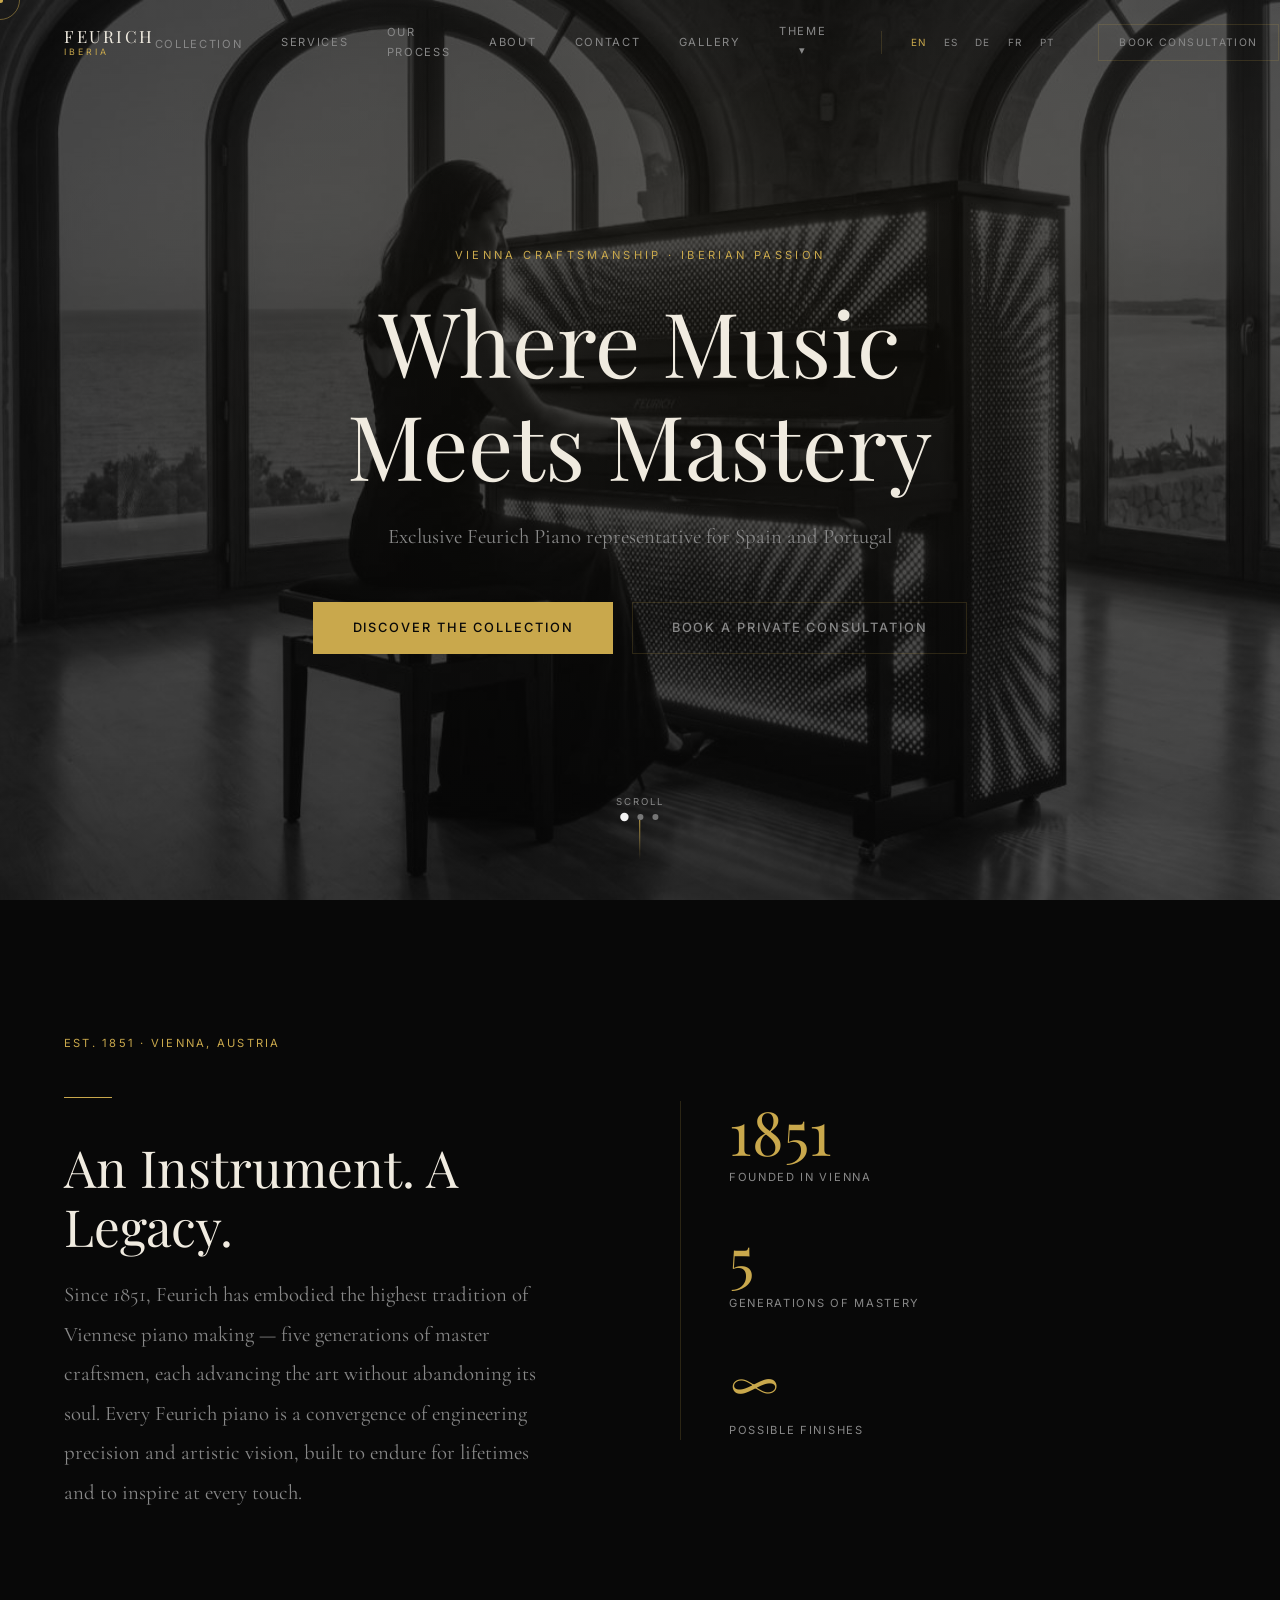
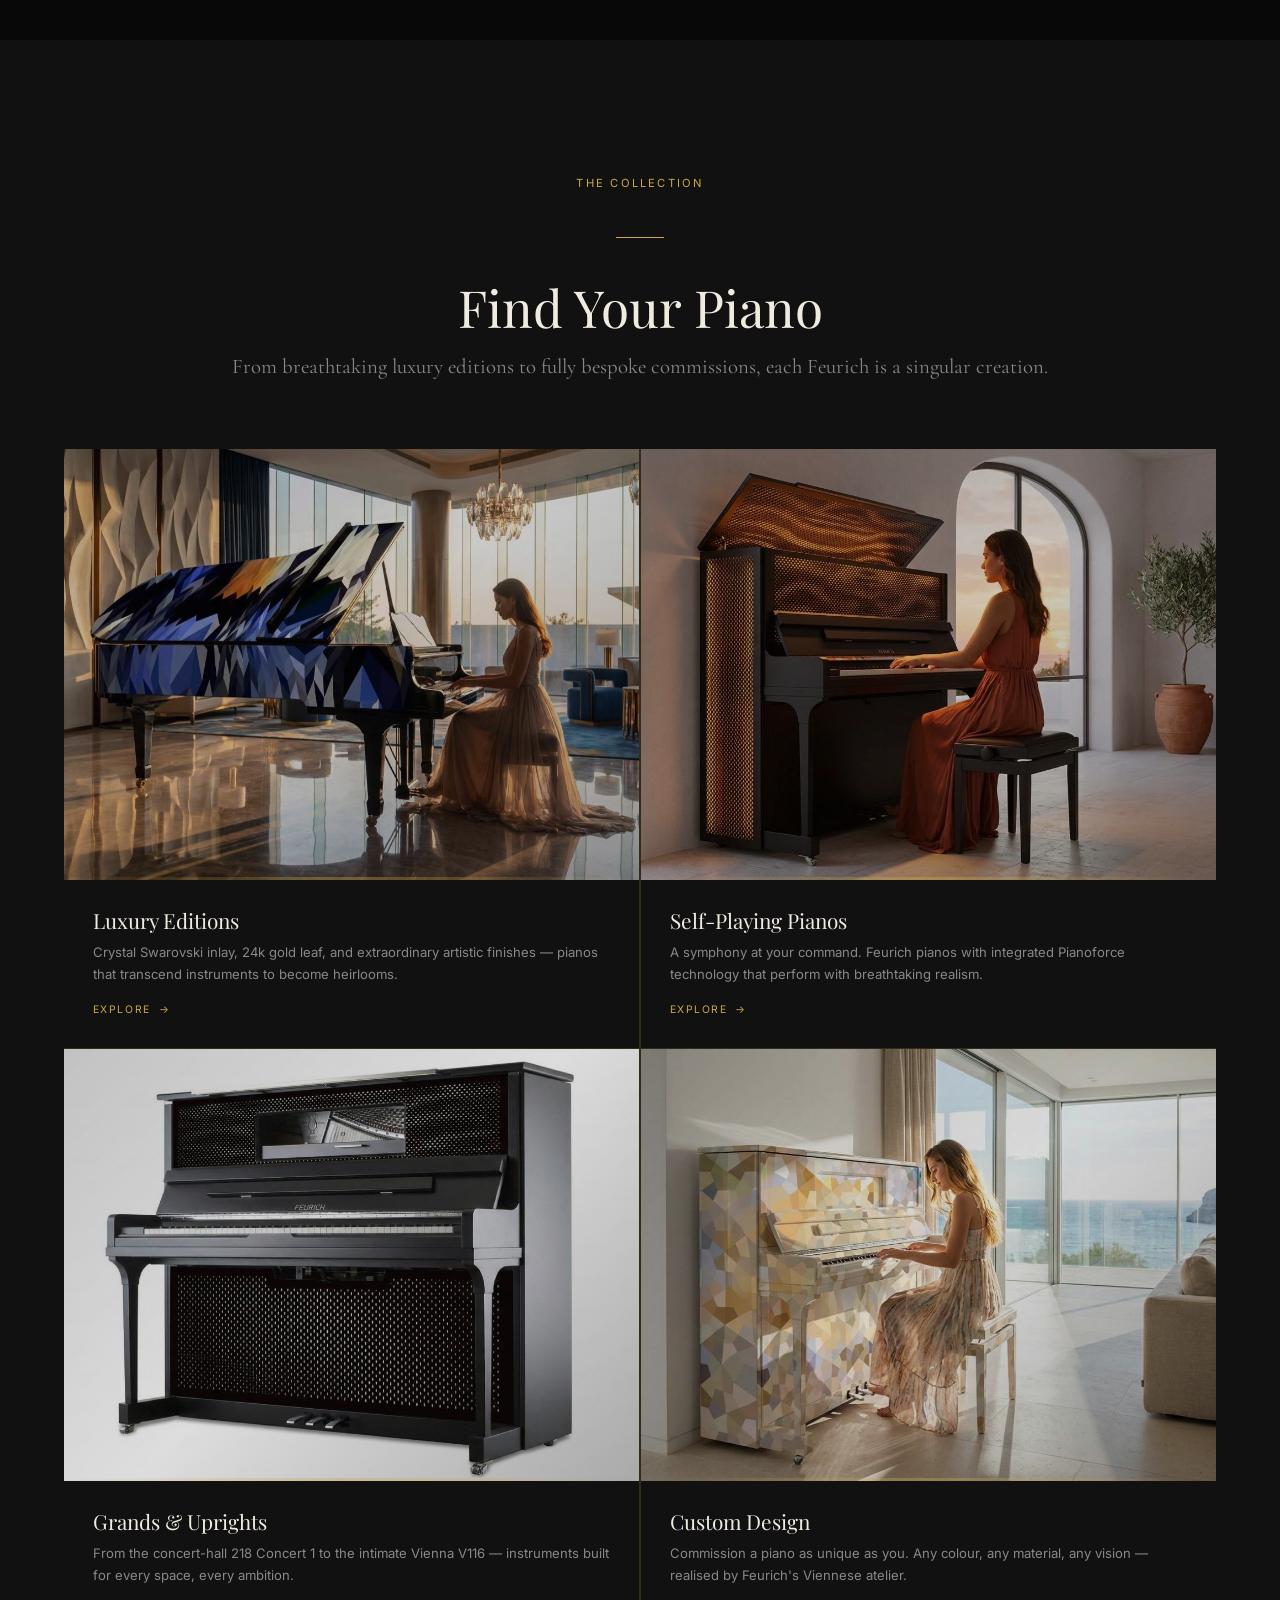
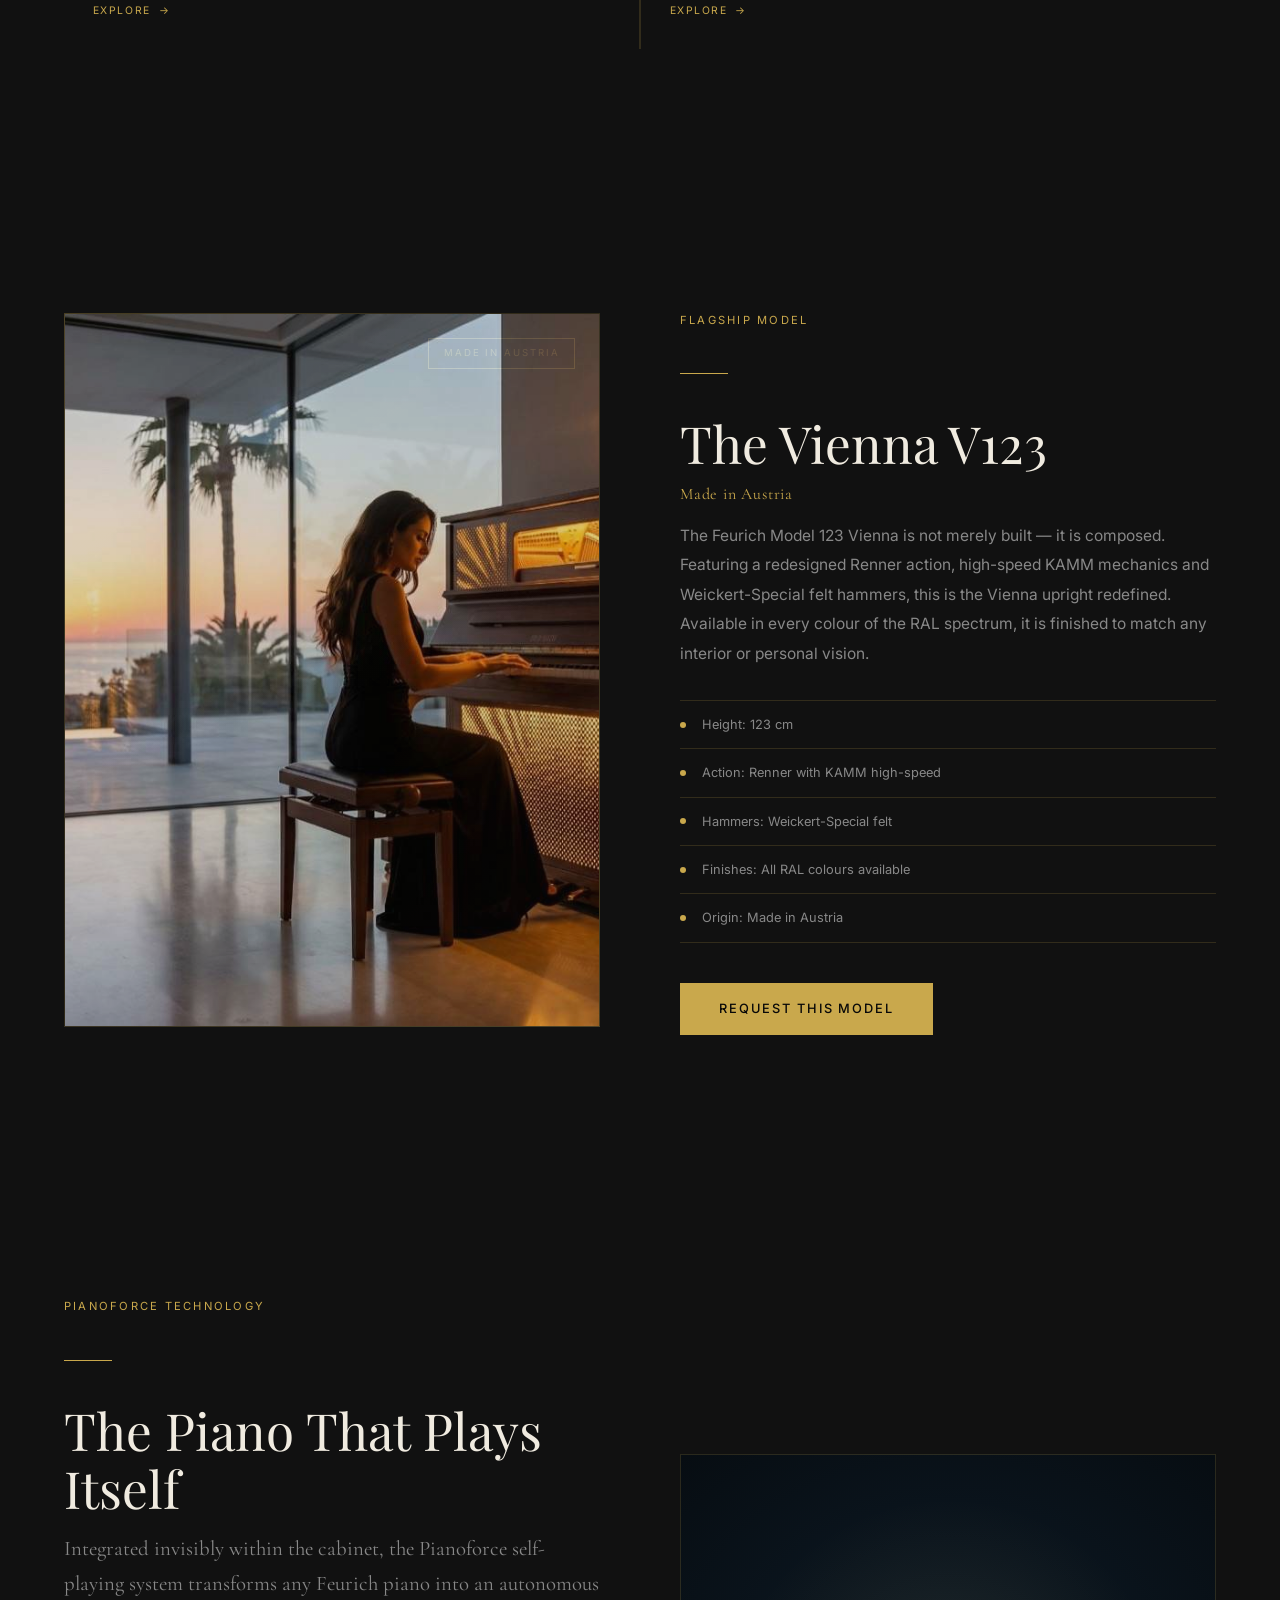
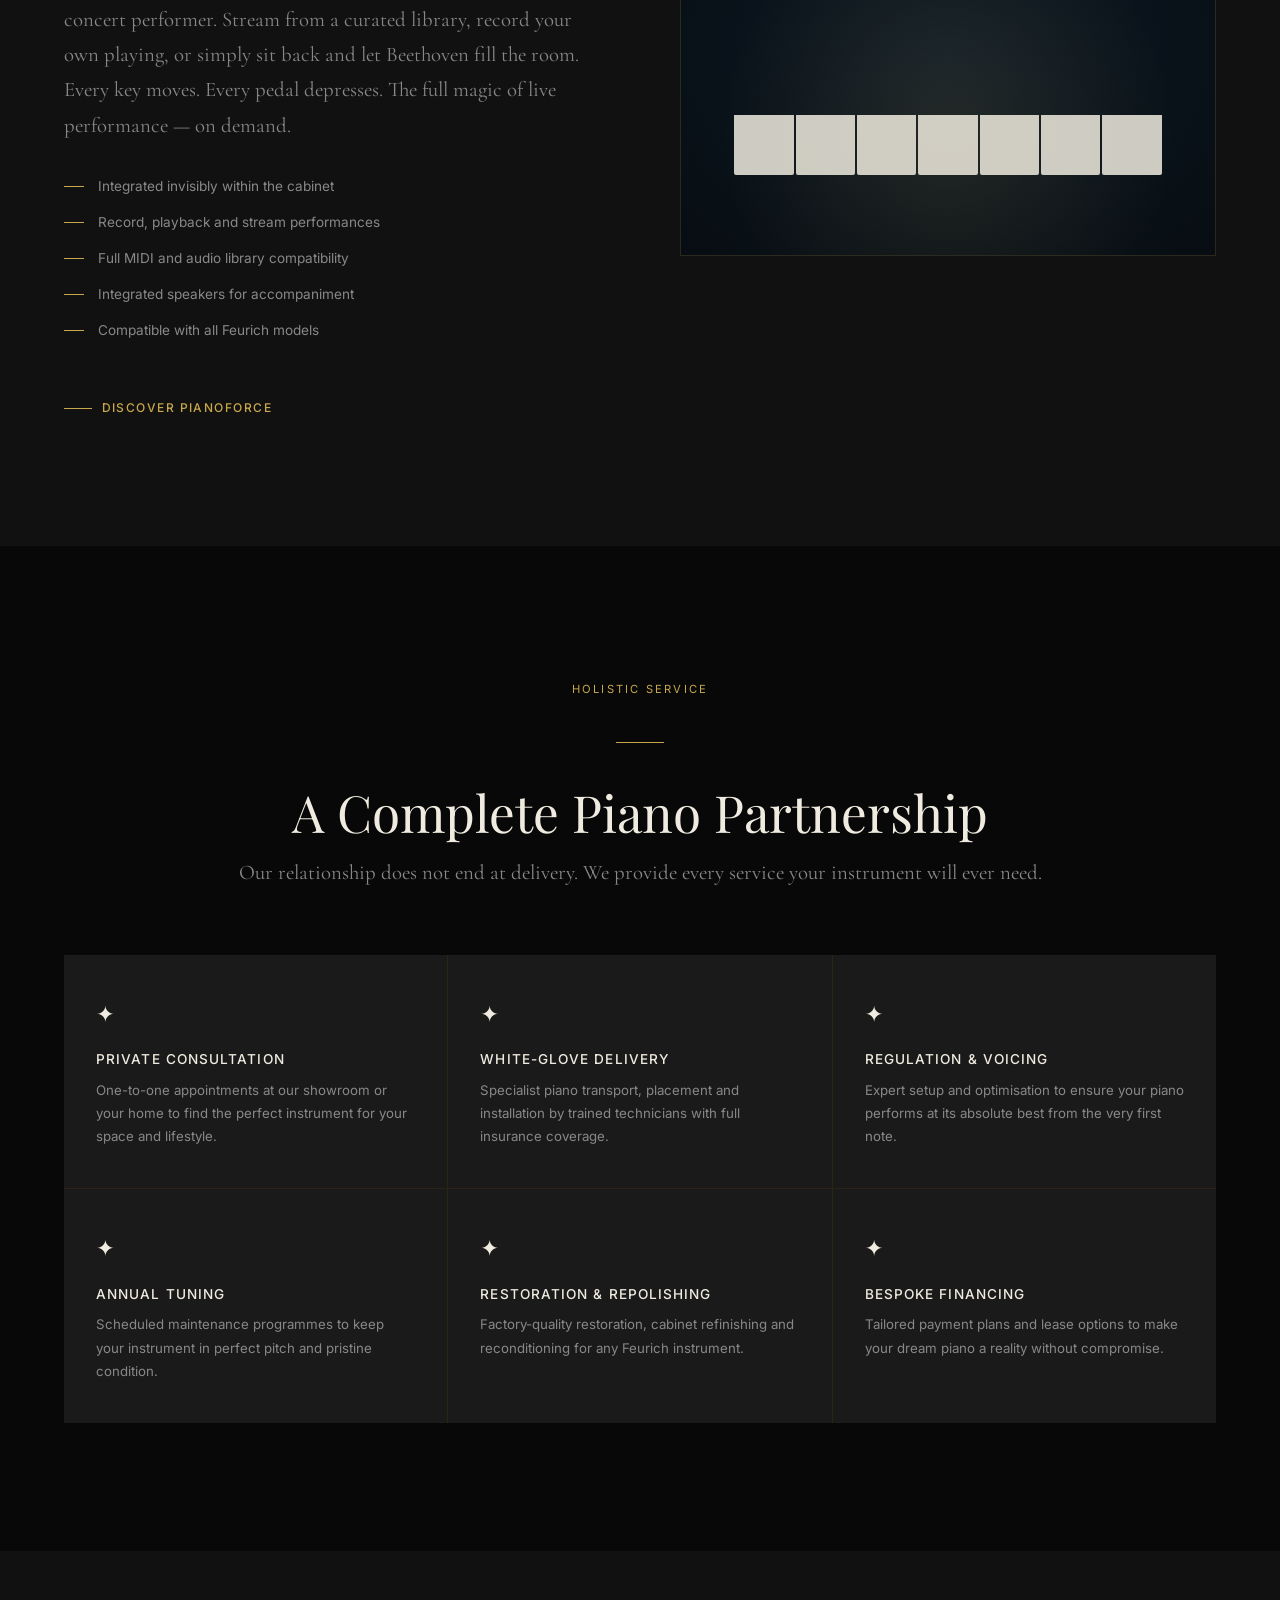
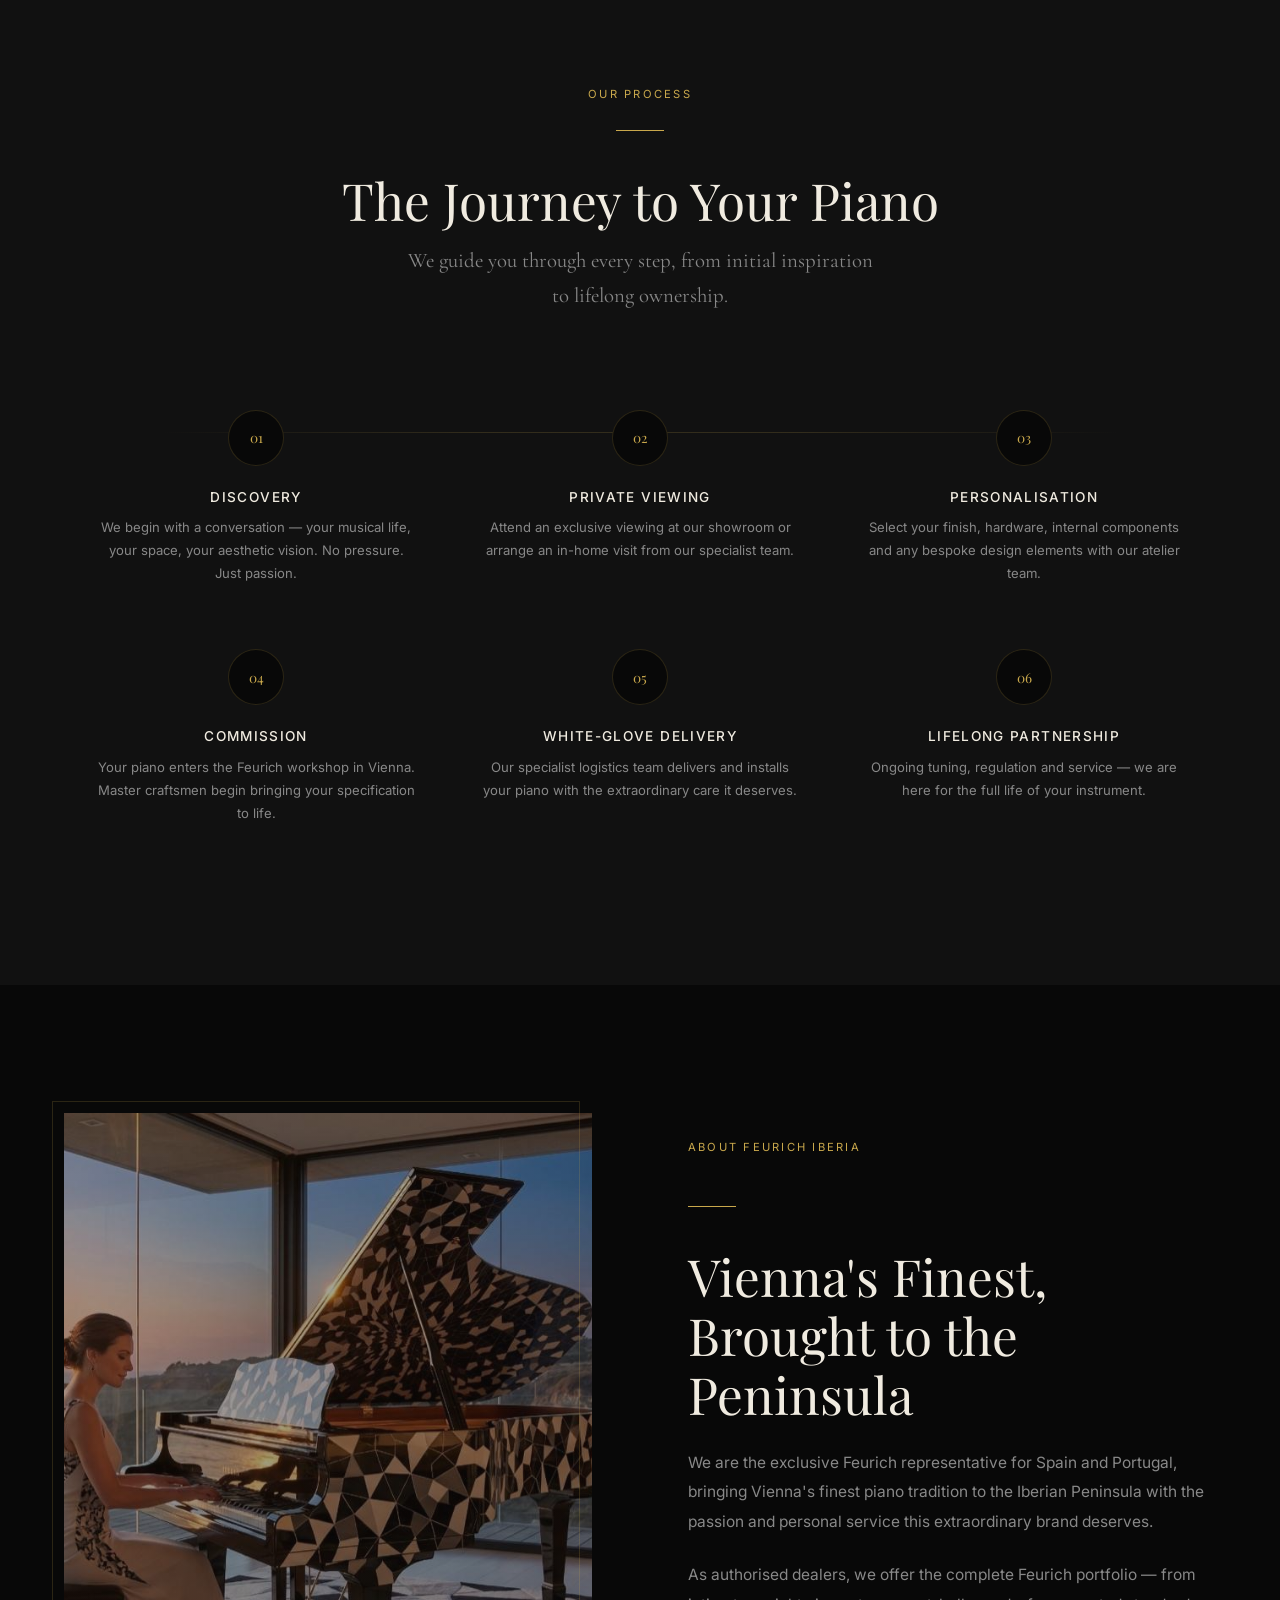
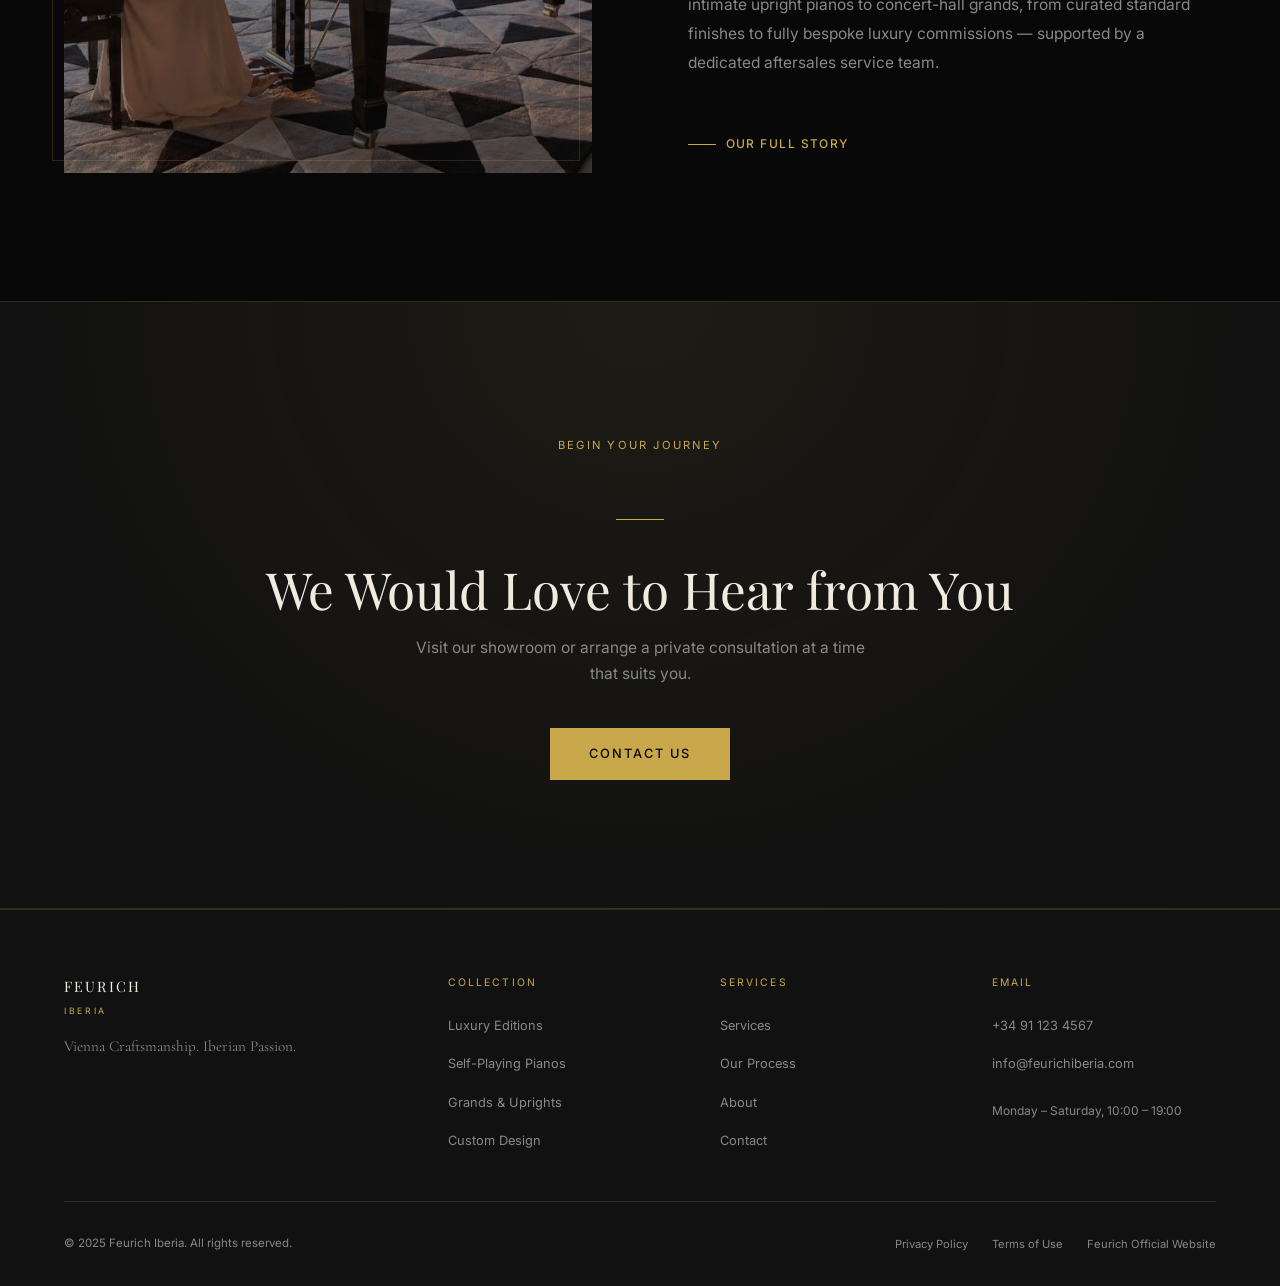
==== commit c6833cd9: "Add hero image carousel — 3 slides per theme, 5s auto-advance Each theme now cycles through three cu" ====
--- a/index.html
+++ b/index.html
@@ -68,7 +68,11 @@
 
   <!-- Hero -->
   <section class="hero" id="home">
-    <div class="hero__bg"></div>
+    <div class="hero__bg">
+      <div class="hero__slide is-active" data-slide="0"></div>
+      <div class="hero__slide" data-slide="1"></div>
+      <div class="hero__slide" data-slide="2"></div>
+    </div>
     <div class="hero__content">
       <p class="hero__eyebrow" data-i18n="hero.eyebrow"></p>
       <h1 class="hero__title" data-i18n="hero.title"></h1>
@@ -77,6 +81,11 @@
         <a href="#collection" class="btn btn--gold" data-i18n="hero.cta"></a>
         <a href="contact.html" class="btn btn--outline" data-i18n="hero.secondary"></a>
       </div>
+    </div>
+    <div class="hero__dots" aria-hidden="true">
+      <button class="hero__dot is-active" data-dot="0"></button>
+      <button class="hero__dot" data-dot="1"></button>
+      <button class="hero__dot" data-dot="2"></button>
     </div>
     <div class="hero__scroll" aria-hidden="true">
       <span>Scroll</span>
@@ -179,7 +188,7 @@
             <div class="featured__spec" data-i18n="featured.spec4"></div>
             <div class="featured__spec" data-i18n="featured.spec5"></div>
           </div>
-          <a href="contact.html" class="btn btn--gold" data-i18n="featured.cta"></a>
+          <a href="contact.html?interest=upright" class="btn btn--gold" data-i18n="featured.cta"></a>
         </div>
       </div>
     </div>
@@ -388,5 +397,7 @@
   <script src="js/i18n.js"></script>
   <script src="js/main.js"></script>
   <script src="js/theme.js"></script>
+  <script src="js/lightbox.js"></script>
+  <script src="js/hero-carousel.js"></script>
 </body>
 </html>
--- a/css/style.css
+++ b/css/style.css
@@ -242,15 +242,15 @@
   top: calc(100% + 1.2rem);
   left: 50%;
   transform: translateX(-50%);
-  background: rgba(16,16,16,.98);
+  background: var(--surface);
   border: 1px solid var(--border);
+  box-shadow: 0 8px 28px rgba(0,0,0,.18);
   min-width: 220px;
   padding: .8rem 0;
   opacity: 0;
   pointer-events: none;
   transition: opacity .25s, transform .25s var(--ease);
   transform: translateX(-50%) translateY(-6px);
-  backdrop-filter: blur(12px);
 }
 .nav__dropdown-menu::before {
   content: '';
@@ -260,7 +260,7 @@
   transform: translateX(-50%);
   border-left: 5px solid transparent;
   border-right: 5px solid transparent;
-  border-bottom: 5px solid var(--border);
+  border-bottom: 5px solid var(--surface);
 }
 /* Transparent bridge over the gap so the menu stays hoverable */
 .nav__dropdown-menu::after {
@@ -286,7 +286,7 @@
   color: var(--text-muted);
   transition: color .2s, background .2s;
 }
-.nav__dropdown-menu a:hover { color: var(--gold); background: rgba(201,168,76,.05); }
+.nav__dropdown-menu a:hover { color: var(--gold); background: var(--surface2); }
 
 .nav__lang {
   display: flex;
@@ -356,14 +356,39 @@
   background-color: #0d0d0d;
 }
 
-/* Piano silhouette using CSS */
-.hero__bg::after {
-  content: '';
+.hero__slide {
   position: absolute;
   inset: 0;
-  background: url('../images/self-playing-sunburst.jpeg') center/cover no-repeat;
-  opacity: .3;
-  mix-blend-mode: luminosity;
+  background: center/cover no-repeat;
+  opacity: 0;
+  mix-blend-mode: var(--hero-img-blend, luminosity);
+  transition: opacity 1.4s ease;
+  will-change: opacity;
+}
+.hero__slide.is-active { opacity: var(--hero-img-opacity, .3); }
+
+.hero__dots {
+  position: absolute;
+  bottom: 5rem;
+  left: 50%;
+  transform: translateX(-50%);
+  display: flex;
+  gap: .6rem;
+  z-index: 3;
+}
+.hero__dot {
+  width: 6px;
+  height: 6px;
+  border-radius: 50%;
+  border: none;
+  background: rgba(255,255,255,.4);
+  cursor: pointer;
+  padding: 0;
+  transition: background .3s, transform .3s;
+}
+.hero__dot.is-active {
+  background: rgba(255,255,255,.95);
+  transform: scale(1.4);
 }
 
 .hero__content {
@@ -472,15 +497,14 @@
   background: var(--surface);
   position: relative;
   overflow: hidden;
+  display: flex;
+  flex-direction: column;
+  transition: transform .4s var(--ease);
+}
+
+.collection-card__img {
+  position: relative;
   aspect-ratio: 4/3;
-  display: flex;
-  align-items: flex-end;
-  transition: transform .4s var(--ease);
-}
-
-.collection-card__img {
-  position: absolute;
-  inset: 0;
   transition: transform .6s var(--ease);
 }
 .collection-card__img--luxury     { background: linear-gradient(135deg, rgba(8,8,16,.3) 0%, rgba(8,8,16,.2) 50%, rgba(8,8,16,.4) 100%), url('../images/luxury-grand-blue.jpeg') center/cover no-repeat; }
@@ -507,13 +531,11 @@
 .collection-card__body {
   position: relative;
   z-index: 2;
-  padding: 2rem 1.8rem;
+  padding: 1.8rem;
   width: 100%;
-  background: linear-gradient(to top, rgba(8,8,8,.95) 0%, rgba(8,8,8,.6) 60%, transparent 100%);
-  transform: translateY(8px);
-  transition: transform .4s var(--ease);
-}
-.collection-card:hover .collection-card__body { transform: translateY(0); }
+  flex: 1;
+  background: var(--surface);
+}
 
 .collection-card__body h3 { color: var(--text); margin-bottom: .5rem; font-size: 1.3rem; }
 .collection-card__body p  { font-size: .82rem; margin-bottom: 1rem; }
@@ -525,7 +547,7 @@
   display: flex;
   align-items: center;
   gap: .5rem;
-  opacity: 0;
+  opacity: 1;
   transition: opacity .3s;
 }
 .collection-card__cta::after {
@@ -922,6 +944,20 @@
   transition: border-color .3s, background .3s;
 }
 .model-card:hover { border-color: var(--gold); background: var(--surface); }
+.model-card__media {
+  margin: -2.5rem -2rem 1.6rem;   /* bleed image to card edges */
+  aspect-ratio: 4/3;
+  overflow: hidden;
+  background: var(--surface);
+}
+.model-card__media img {
+  width: 100%;
+  height: 100%;
+  object-fit: cover;
+  display: block;
+  transition: transform .6s var(--ease);
+}
+.model-card:hover .model-card__media img { transform: scale(1.05); }
 .model-card__type {
   font-size: .6rem;
   letter-spacing: .2em;
@@ -1149,3 +1185,48 @@
   .contact-page__grid { grid-template-columns: 1fr; }
   .brand-intro__grid { grid-template-columns: 1fr; }
 }
+
+/* ── Image Lightbox (site-wide) ────────────────────────────── */
+body.lightbox-open { overflow: hidden; }
+.lightbox {
+  position: fixed;
+  inset: 0;
+  z-index: 2000;
+  display: none;
+  align-items: center;
+  justify-content: center;
+  padding: 5vmin;
+  background: rgba(5,5,5,.93);
+  backdrop-filter: blur(10px);
+}
+.lightbox.open { display: flex; }
+.lightbox__img {
+  max-width: 94vw;
+  max-height: 88vh;
+  object-fit: contain;
+  box-shadow: 0 30px 90px rgba(0,0,0,.6);
+  animation: lightboxIn .3s var(--ease);
+}
+.lightbox__close {
+  position: absolute;
+  top: 1.6rem;
+  right: 2rem;
+  font-size: 2.4rem;
+  line-height: 1;
+  color: #f0ebe0;
+  opacity: .8;
+  transition: opacity .2s, transform .2s;
+}
+.lightbox__close:hover { opacity: 1; transform: scale(1.1); }
+.lightbox__caption {
+  position: absolute;
+  bottom: 1.8rem;
+  left: 0;
+  right: 0;
+  text-align: center;
+  color: rgba(240,235,224,.75);
+  font-size: .75rem;
+  letter-spacing: .12em;
+  text-transform: uppercase;
+}
+@keyframes lightboxIn { from { opacity: 0; transform: scale(.96); } to { opacity: 1; transform: none; } }
--- a/css/themes.css
+++ b/css/themes.css
@@ -4,6 +4,17 @@
    overrides + background imagery, applied through
    html[data-theme="..."]. Noir is the :root default in style.css.
    ════════════════════════════════════════════════════════════ */
+
+/* ── Light-theme btn--gold: darker gold needs white text ──── */
+html[data-theme="galeria"] .btn--gold,
+html[data-theme="hogar"]   .btn--gold,
+html[data-theme="publico"] .btn--gold,
+html[data-theme="familia"] .btn--gold { color: #fff; }
+
+html[data-theme="galeria"] .btn--gold:hover,
+html[data-theme="hogar"]   .btn--gold:hover,
+html[data-theme="publico"] .btn--gold:hover,
+html[data-theme="familia"] .btn--gold:hover { background: var(--gold-dk); border-color: var(--gold-dk); }
 
 /* ── Theme selector control (nav) ─────────────────────────── */
 .nav__theme { position: relative; }
@@ -18,14 +29,16 @@
   text-transform: uppercase; color: var(--text-muted);
   transition: color .2s, background .2s; cursor: none;
 }
-.nav__theme .nav__dropdown-menu button:hover { color: var(--gold); background: rgba(201,168,76,.05); }
+.nav__theme .nav__dropdown-menu button:hover { color: var(--gold); background: var(--surface2); }
 .nav__theme .nav__dropdown-menu button.active { color: var(--gold); }
 .nav__theme .nav__dropdown-menu button.active::before { content: '● '; font-size: .7em; }
 
 /* ════════════════════════════════════════════════════════════
    1 · NOIR  (default — matches :root in style.css)
    ════════════════════════════════════════════════════════════ */
-html[data-theme="noir"] .hero__bg::after { background-image: url('../images/self-playing-sunburst.jpeg'); }
+html[data-theme="noir"] .hero__slide[data-slide="0"] { background-image: url('../images/self-playing-sunburst.jpeg'); }
+html[data-theme="noir"] .hero__slide[data-slide="1"] { background-image: url('../images/gold-leaf.jpeg'); }
+html[data-theme="noir"] .hero__slide[data-slide="2"] { background-image: url('../images/custom-led-upright.jpeg'); }
 
 /* ════════════════════════════════════════════════════════════
    Shared LIGHT-theme behaviour (galeria · hogar · publico · familia)
@@ -33,27 +46,11 @@
    the nav legible over both the dark hero (top) and the light page
    (scrolled).
    ════════════════════════════════════════════════════════════ */
-html[data-theme="galeria"] #nav.nav--scrolled,
-html[data-theme="hogar"]   #nav.nav--scrolled,
-html[data-theme="publico"] #nav.nav--scrolled,
-html[data-theme="familia"] #nav.nav--scrolled { background: rgba(255,255,255,.94); backdrop-filter: blur(12px); }
-
-html[data-theme="galeria"] #nav:not(.nav--scrolled) .nav__link,
-html[data-theme="galeria"] #nav:not(.nav--scrolled) .nav__logo,
-html[data-theme="galeria"] #nav:not(.nav--scrolled) .nav__book,
-html[data-theme="galeria"] #nav:not(.nav--scrolled) .nav__lang button,
-html[data-theme="hogar"]   #nav:not(.nav--scrolled) .nav__link,
-html[data-theme="hogar"]   #nav:not(.nav--scrolled) .nav__logo,
-html[data-theme="hogar"]   #nav:not(.nav--scrolled) .nav__book,
-html[data-theme="hogar"]   #nav:not(.nav--scrolled) .nav__lang button,
-html[data-theme="publico"] #nav:not(.nav--scrolled) .nav__link,
-html[data-theme="publico"] #nav:not(.nav--scrolled) .nav__logo,
-html[data-theme="publico"] #nav:not(.nav--scrolled) .nav__book,
-html[data-theme="publico"] #nav:not(.nav--scrolled) .nav__lang button,
-html[data-theme="familia"] #nav:not(.nav--scrolled) .nav__link,
-html[data-theme="familia"] #nav:not(.nav--scrolled) .nav__logo,
-html[data-theme="familia"] #nav:not(.nav--scrolled) .nav__book,
-html[data-theme="familia"] #nav:not(.nav--scrolled) .nav__lang button { color: #f4efe6; }
+/* Light themes: frosted white nav always — hero images are too bright for transparent nav */
+html[data-theme="galeria"] #nav,
+html[data-theme="hogar"]   #nav,
+html[data-theme="publico"] #nav,
+html[data-theme="familia"] #nav { background: rgba(255,255,255,.92); backdrop-filter: blur(12px); }
 
 /* Hero + sub-hero text stays light over the dark image scrim on light themes */
 html[data-theme="galeria"] .hero__title, html[data-theme="hogar"] .hero__title,
@@ -68,12 +65,14 @@
 /* Stronger scrim so the hero photo reads with light text on light themes */
 html[data-theme="galeria"] .hero__bg, html[data-theme="hogar"] .hero__bg,
 html[data-theme="publico"] .hero__bg, html[data-theme="familia"] .hero__bg {
-  background: linear-gradient(to bottom, rgba(10,9,8,.35) 0%, rgba(10,9,8,.55) 55%, rgba(10,9,8,.8) 100%);
-}
-html[data-theme="galeria"] .hero__bg::after, html[data-theme="hogar"] .hero__bg::after,
-html[data-theme="publico"] .hero__bg::after, html[data-theme="familia"] .hero__bg::after {
-  opacity: .9; mix-blend-mode: normal;
-}
+  background:
+    linear-gradient(to bottom, rgba(10,9,8,.72) 0%, rgba(10,9,8,0) 18%),
+    linear-gradient(to bottom, rgba(10,9,8,.35) 0%, rgba(10,9,8,.55) 55%, rgba(10,9,8,.8) 100%);
+}
+html[data-theme="galeria"],
+html[data-theme="hogar"],
+html[data-theme="publico"],
+html[data-theme="familia"] { --hero-img-opacity: .9; --hero-img-blend: normal; }
 
 /* ════════════════════════════════════════════════════════════
    2 · GALERÍA  — light editorial gallery, airy, range of pianos
@@ -82,9 +81,9 @@
   --bg:        #f7f5f1;
   --surface:   #ffffff;
   --surface2:  #efeae2;
-  --gold:      #a9842f;
-  --gold-lt:   #c8a456;
-  --gold-dk:   #7c5f1f;
+  --gold:      #7c5f1f;  /* darkened: was #a9842f (3.2:1) → now 5.6:1 on bg */
+  --gold-lt:   #a9842f;  /* old --gold, used for hover states */
+  --gold-dk:   #5c4415;
   --text:      #1b1813;
   --text-muted:#6c6358;
   --border:    rgba(27,24,19,.14);
@@ -94,7 +93,9 @@
 html[data-theme="galeria"] .section { padding: clamp(6rem, 12vw, 11rem) 0; }       /* extra whitespace */
 html[data-theme="galeria"] .gold-rule { width: 72px; }
 html[data-theme="galeria"] .collection-card { background: #fff; }
-html[data-theme="galeria"] .hero__bg::after { background-image: url('../images/self-playing-studio.jpeg'); }
+html[data-theme="galeria"] .hero__slide[data-slide="0"] { background-image: url('../images/self-playing-studio.jpeg'); }
+html[data-theme="galeria"] .hero__slide[data-slide="1"] { background-image: url('../images/luxury-grand-blue.jpeg'); }
+html[data-theme="galeria"] .hero__slide[data-slide="2"] { background-image: url('../images/crystal-inlay.jpeg'); }
 html[data-theme="galeria"] .collection-card__img--luxury     { background: linear-gradient(135deg, rgba(8,8,16,.25), rgba(8,8,16,.35)), url('../images/luxury-grand-blue.jpeg') center/cover no-repeat; }
 html[data-theme="galeria"] .collection-card__img--selfplaying { background: linear-gradient(135deg, rgba(8,8,16,.25), rgba(8,8,16,.35)), url('../images/self-playing-studio.jpeg') center/cover no-repeat; }
 html[data-theme="galeria"] .collection-card__img--grands     { background: linear-gradient(135deg, rgba(8,8,16,.25), rgba(8,8,16,.35)), url('../images/self-playing-sunburst.jpeg') center/cover no-repeat; }
@@ -108,9 +109,9 @@
   --bg:        #f3ebe0;
   --surface:   #fff8ef;
   --surface2:  #e8dcc9;
-  --gold:      #b07a3c;
-  --gold-lt:   #d29f63;
-  --gold-dk:   #835724;
+  --gold:      #835724;  /* darkened: was #b07a3c (3.1:1) → now 5.3:1 on bg */
+  --gold-lt:   #b07a3c;  /* old --gold, used for hover states */
+  --gold-dk:   #5e3d19;
   --text:      #2c2117;
   --text-muted:#6f6052;
   --border:    rgba(120,80,40,.2);
@@ -122,7 +123,9 @@
 html[data-theme="hogar"] .btn,
 html[data-theme="hogar"] .feature-block__visual,
 html[data-theme="hogar"] .service-item { border-radius: 12px; }
-html[data-theme="hogar"] .hero__bg::after { background-image: url('../images/self-playing-lifestyle.jpeg'); }
+html[data-theme="hogar"] .hero__slide[data-slide="0"] { background-image: url('../images/self-playing-lifestyle.jpeg'); }
+html[data-theme="hogar"] .hero__slide[data-slide="1"] { background-image: url('../images/self-playing-walnut.jpeg'); }
+html[data-theme="hogar"] .hero__slide[data-slide="2"] { background-image: url('../images/bespoke-lacquer.jpeg'); }
 html[data-theme="hogar"] .collection-card__img--luxury     { background: linear-gradient(135deg, rgba(40,25,12,.3), rgba(40,25,12,.45)), url('../images/self-playing-lifestyle.jpeg') center/cover no-repeat; }
 html[data-theme="hogar"] .collection-card__img--selfplaying { background: linear-gradient(135deg, rgba(40,25,12,.3), rgba(40,25,12,.45)), url('../images/self-playing-walnut.jpeg') center/cover no-repeat; }
 html[data-theme="hogar"] .collection-card__img--grands     { background: linear-gradient(135deg, rgba(40,25,12,.3), rgba(40,25,12,.45)), url('../images/bespoke-lacquer.jpeg') center/cover no-repeat; }
@@ -136,9 +139,9 @@
   --bg:        #eef1f4;
   --surface:   #ffffff;
   --surface2:  #e1e7ec;
-  --gold:      #4f7da6;
-  --gold-lt:   #7aa3c6;
-  --gold-dk:   #355a7d;
+  --gold:      #355a7d;  /* darkened: was #4f7da6 (3.9:1) → now 6.5:1 on bg */
+  --gold-lt:   #4f7da6;  /* old --gold, used for hover states */
+  --gold-dk:   #2a4560;
   --text:      #16202b;
   --text-muted:#5c6b78;
   --border:    rgba(40,70,100,.16);
@@ -150,7 +153,9 @@
 html[data-theme="publico"] .collection-card,
 html[data-theme="publico"] .btn,
 html[data-theme="publico"] .feature-block__visual { border-radius: 0; }            /* sharp / architectural */
-html[data-theme="publico"] .hero__bg::after { background-image: url('../images/luxury-grand-blue.jpeg'); }
+html[data-theme="publico"] .hero__slide[data-slide="0"] { background-image: url('../images/luxury-grand-blue.jpeg'); }
+html[data-theme="publico"] .hero__slide[data-slide="1"] { background-image: url('../images/custom-grand-mosaic.jpeg'); }
+html[data-theme="publico"] .hero__slide[data-slide="2"] { background-image: url('../images/self-playing-studio.jpeg'); }
 html[data-theme="publico"] .collection-card__img--luxury     { background: linear-gradient(135deg, rgba(12,22,34,.3), rgba(12,22,34,.45)), url('../images/luxury-grand-blue.jpeg') center/cover no-repeat; }
 html[data-theme="publico"] .collection-card__img--selfplaying { background: linear-gradient(135deg, rgba(12,22,34,.3), rgba(12,22,34,.45)), url('../images/custom-grand-mosaic.jpeg') center/cover no-repeat; }
 html[data-theme="publico"] .collection-card__img--grands     { background: linear-gradient(135deg, rgba(12,22,34,.3), rgba(12,22,34,.45)), url('../images/self-playing-studio.jpeg') center/cover no-repeat; }
@@ -164,9 +169,9 @@
   --bg:        #fffdf8;
   --surface:   #ffffff;
   --surface2:  #fdf1e6;
-  --gold:      #e0913f;
-  --gold-lt:   #f0b06a;
-  --gold-dk:   #b56e23;
+  --gold:      #b85c20;  /* darkened: was #e0913f (2.5:1!) → now 4.6:1 on bg */
+  --gold-lt:   #d47a3a;  /* mid-orange for hover */
+  --gold-dk:   #8a4216;
   --text:      #2a2622;
   --text-muted:#6d665d;
   --border:    rgba(180,110,40,.18);
@@ -179,7 +184,9 @@
 html[data-theme="familia"] .feature-block__visual,
 html[data-theme="familia"] .model-card { border-radius: 20px; }
 html[data-theme="familia"] .gold-rule { width: 56px; height: 2px; }
-html[data-theme="familia"] .hero__bg::after { background-image: url('../images/custom-mosaic-upright.jpeg'); }
+html[data-theme="familia"] .hero__slide[data-slide="0"] { background-image: url('../images/custom-mosaic-upright.jpeg'); }
+html[data-theme="familia"] .hero__slide[data-slide="1"] { background-image: url('../images/self-playing-lifestyle.jpeg'); }
+html[data-theme="familia"] .hero__slide[data-slide="2"] { background-image: url('../images/self-playing-walnut.jpeg'); }
 html[data-theme="familia"] .collection-card__img--luxury     { background: linear-gradient(135deg, rgba(30,20,10,.22), rgba(30,20,10,.38)), url('../images/custom-mosaic-upright.jpeg') center/cover no-repeat; }
 html[data-theme="familia"] .collection-card__img--selfplaying { background: linear-gradient(135deg, rgba(30,20,10,.22), rgba(30,20,10,.38)), url('../images/self-playing-lifestyle.jpeg') center/cover no-repeat; }
 html[data-theme="familia"] .collection-card__img--grands     { background: linear-gradient(135deg, rgba(30,20,10,.22), rgba(30,20,10,.38)), url('../images/self-playing-studio.jpeg') center/cover no-repeat; }
@@ -206,7 +213,10 @@
 html[data-theme="arte"] .btn--gold { background: linear-gradient(135deg, #e0529a 0%, #7b4fd6 100%); border-color: transparent; color: #fff; }
 html[data-theme="arte"] .btn--gold:hover { background: linear-gradient(135deg, #f07ab6 0%, #9168e0 100%); }
 html[data-theme="arte"] .eyebrow { color: var(--gold); }
-html[data-theme="arte"] .hero__bg::after { background-image: url('../images/custom-led-upright.jpeg'); opacity: .42; }
+html[data-theme="arte"] { --hero-img-opacity: .42; --hero-img-blend: normal; }
+html[data-theme="arte"] .hero__slide[data-slide="0"] { background-image: url('../images/custom-led-upright.jpeg'); }
+html[data-theme="arte"] .hero__slide[data-slide="1"] { background-image: url('../images/crystal-inlay.jpeg'); }
+html[data-theme="arte"] .hero__slide[data-slide="2"] { background-image: url('../images/gold-leaf.jpeg'); }
 html[data-theme="arte"] .collection-card__img--luxury     { background: linear-gradient(135deg, rgba(40,10,40,.35), rgba(20,10,50,.5)), url('../images/custom-led-upright.jpeg') center/cover no-repeat; }
 html[data-theme="arte"] .collection-card__img--selfplaying { background: linear-gradient(135deg, rgba(40,10,40,.35), rgba(20,10,50,.5)), url('../images/crystal-inlay.jpeg') center/cover no-repeat; }
 html[data-theme="arte"] .collection-card__img--grands     { background: linear-gradient(135deg, rgba(40,10,40,.35), rgba(20,10,50,.5)), url('../images/custom-grand-mosaic.jpeg') center/cover no-repeat; }
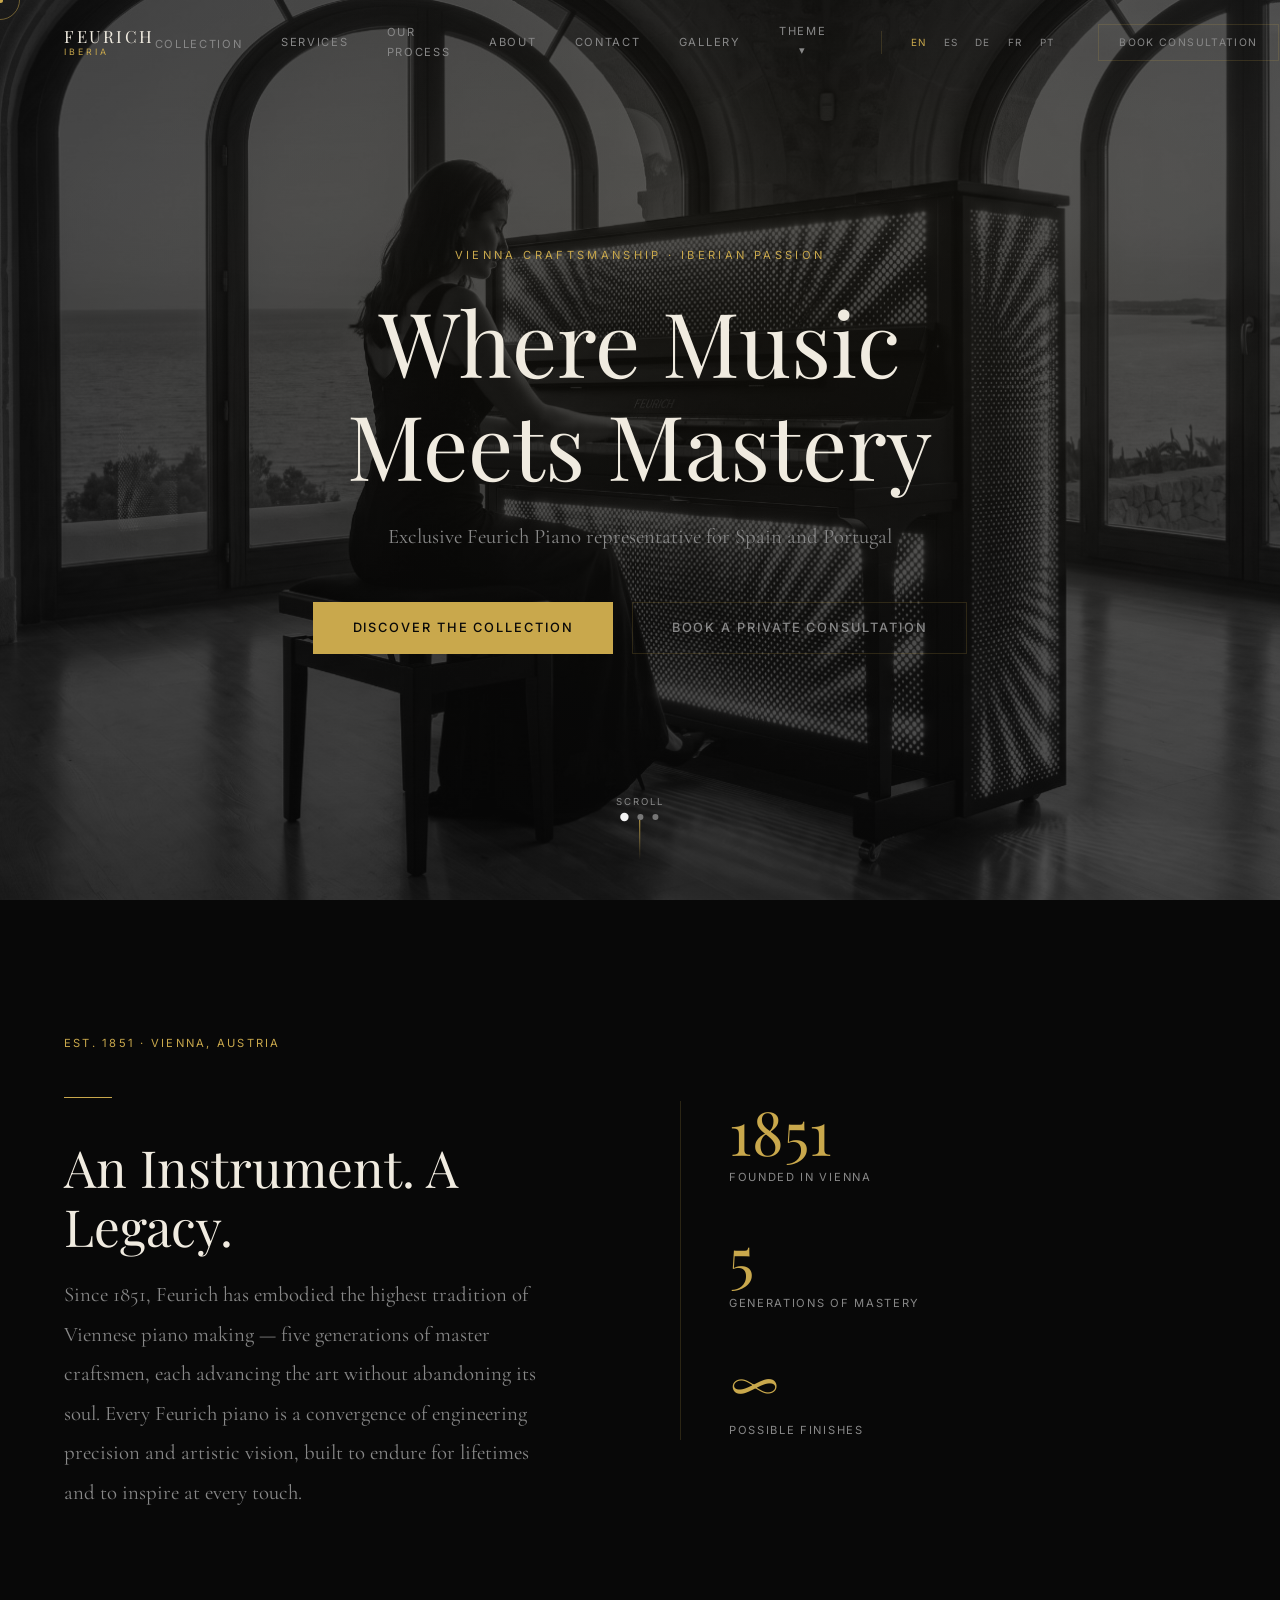
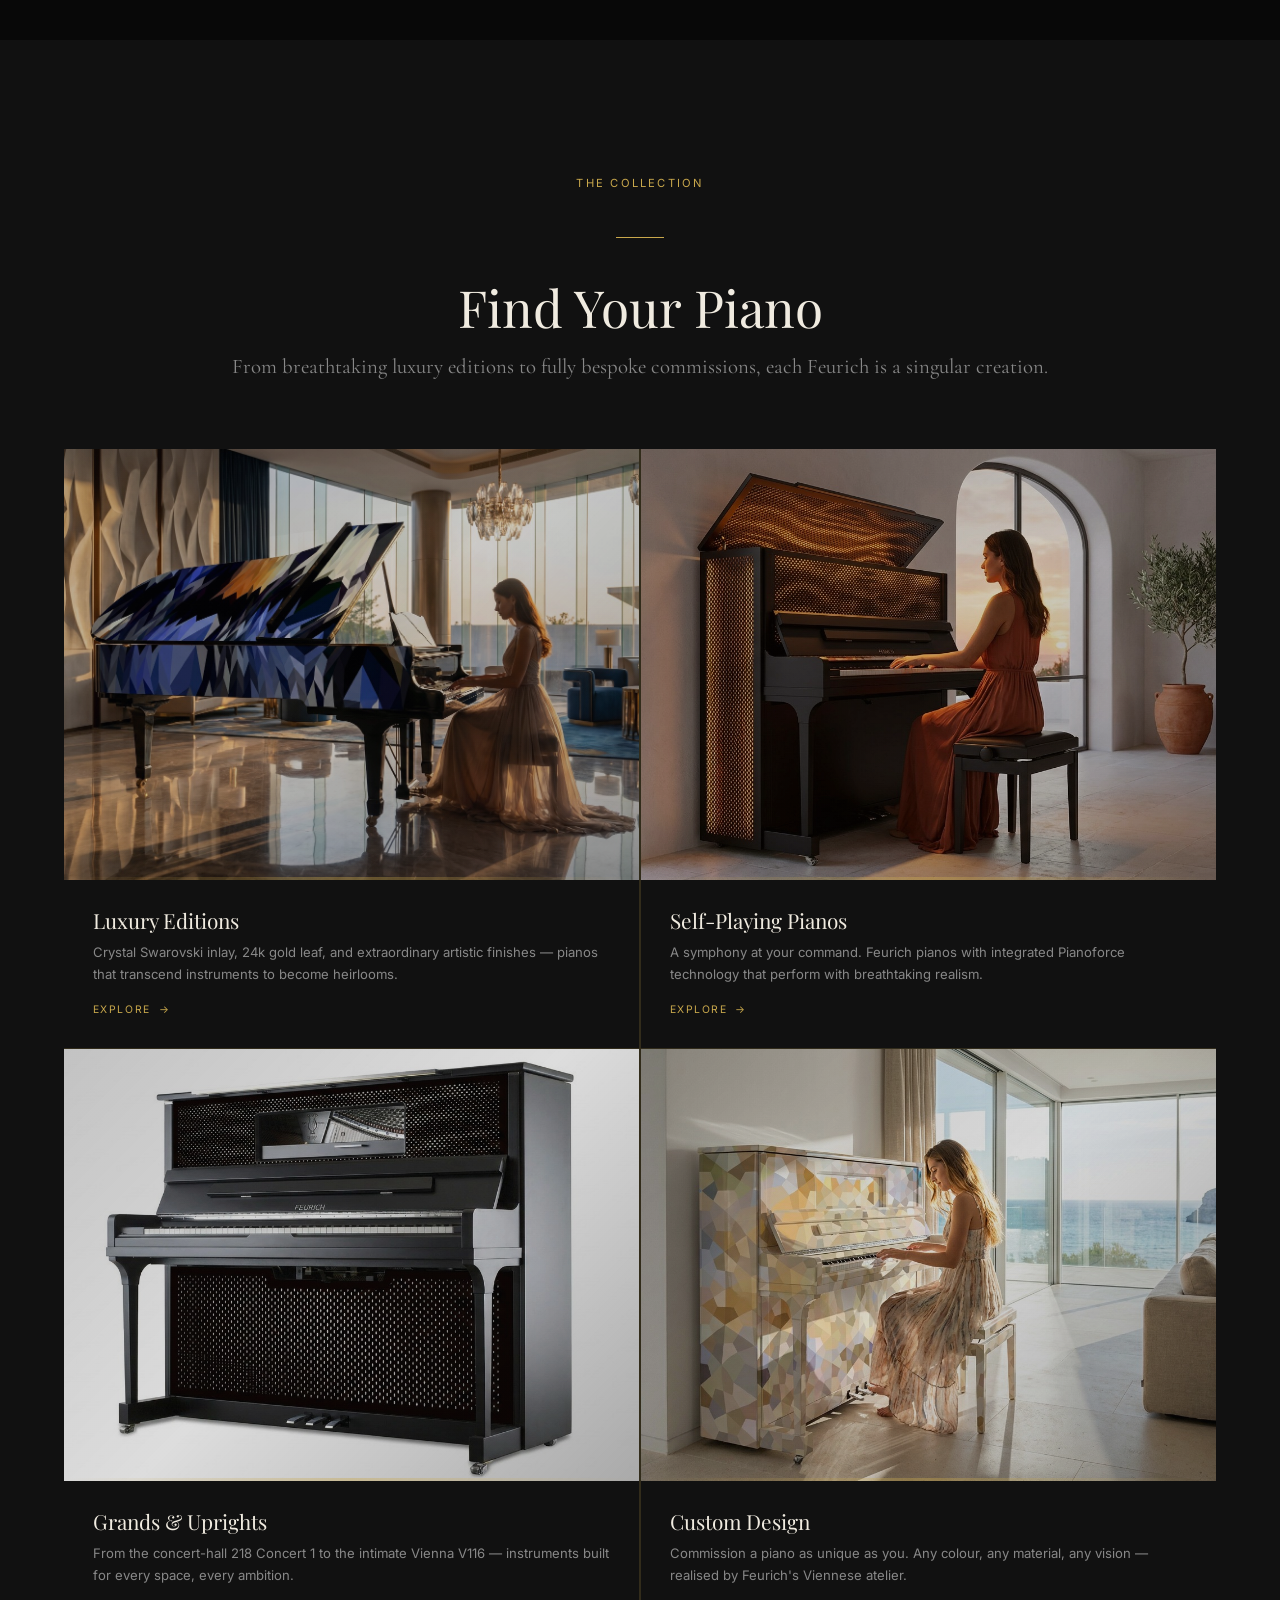
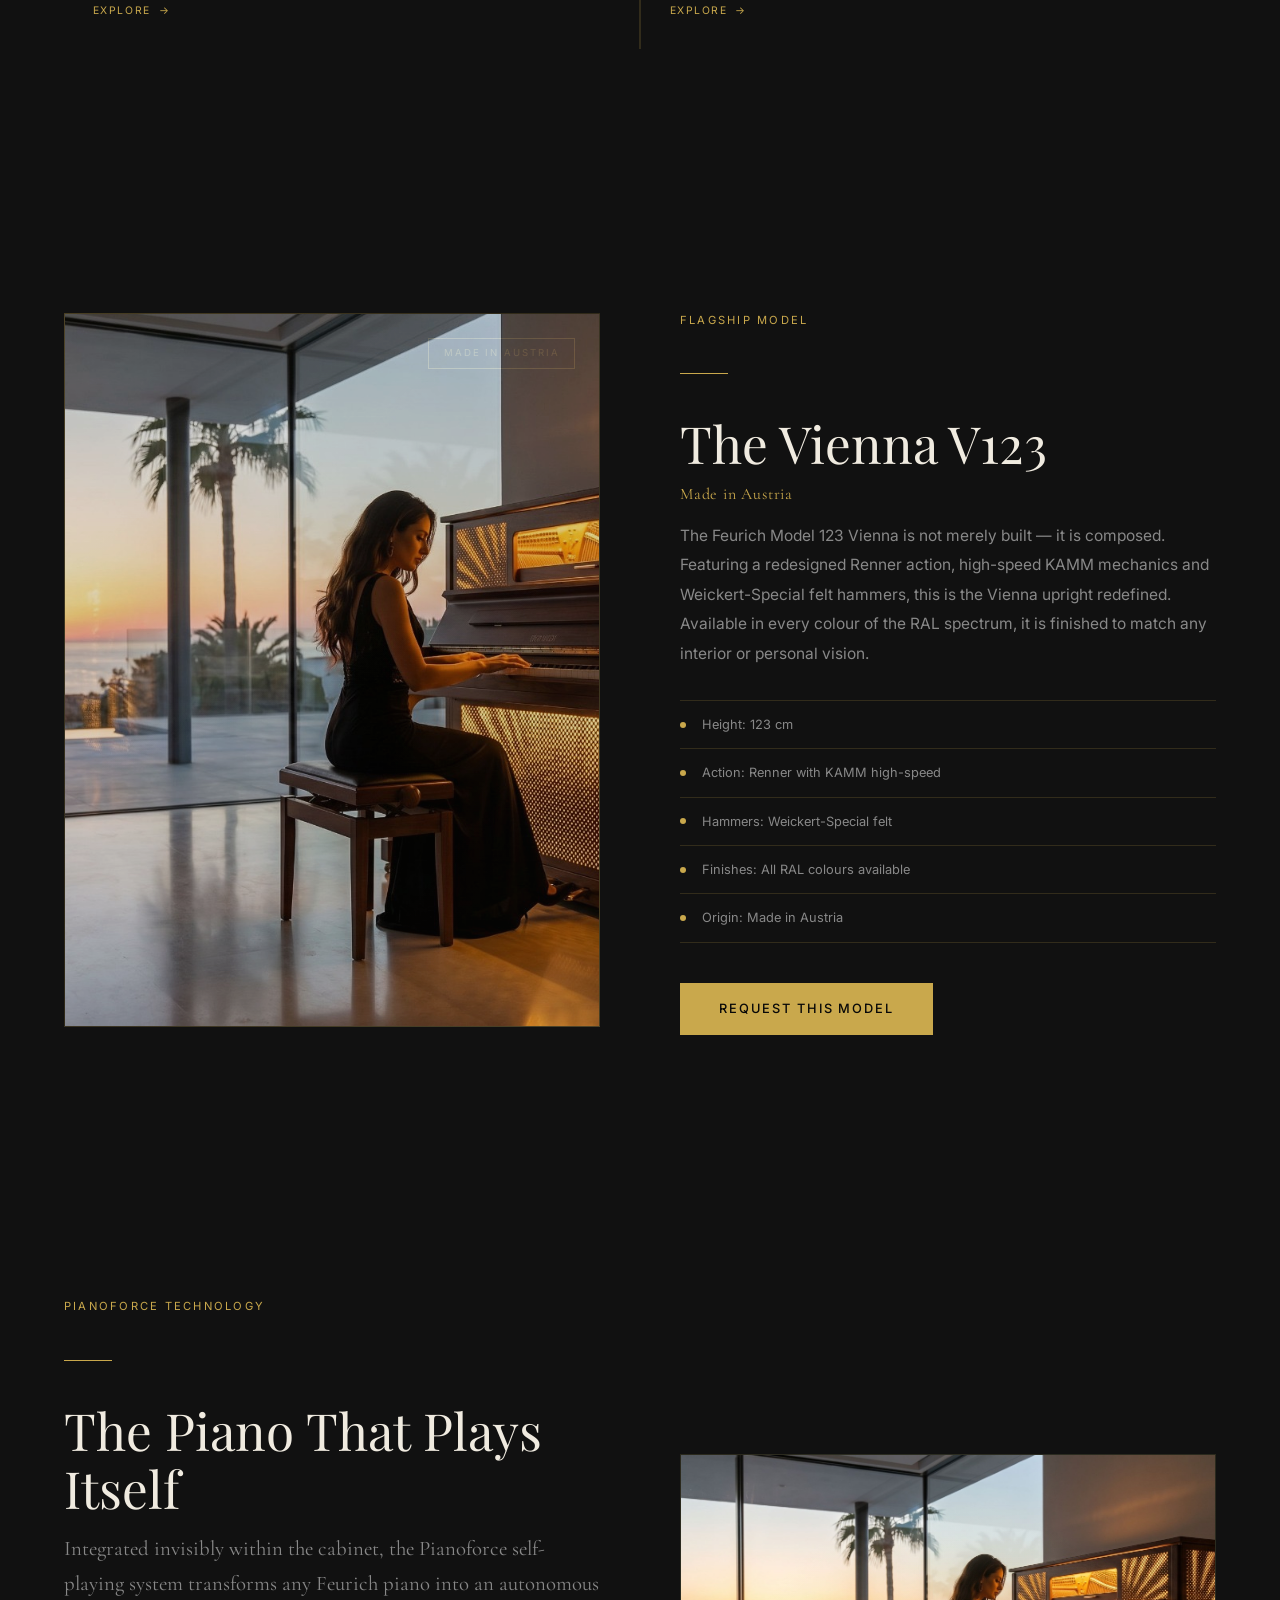
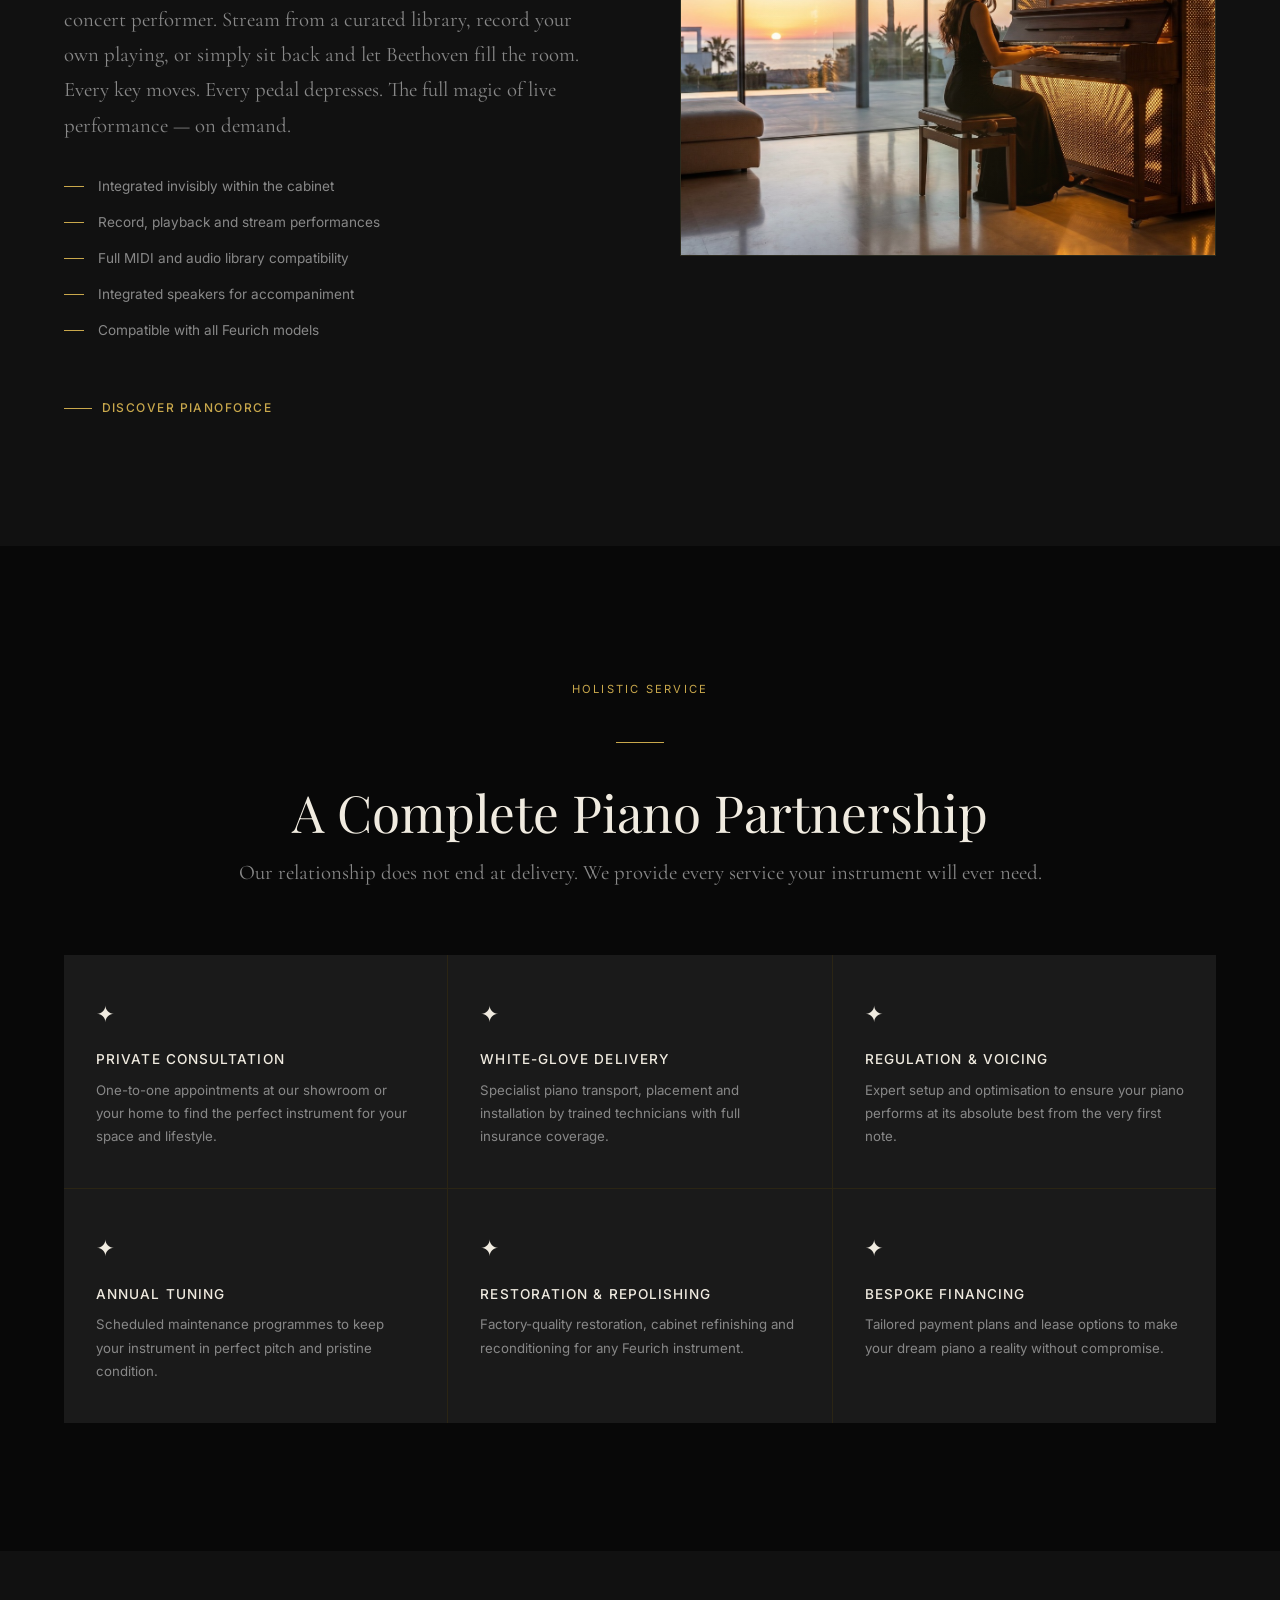
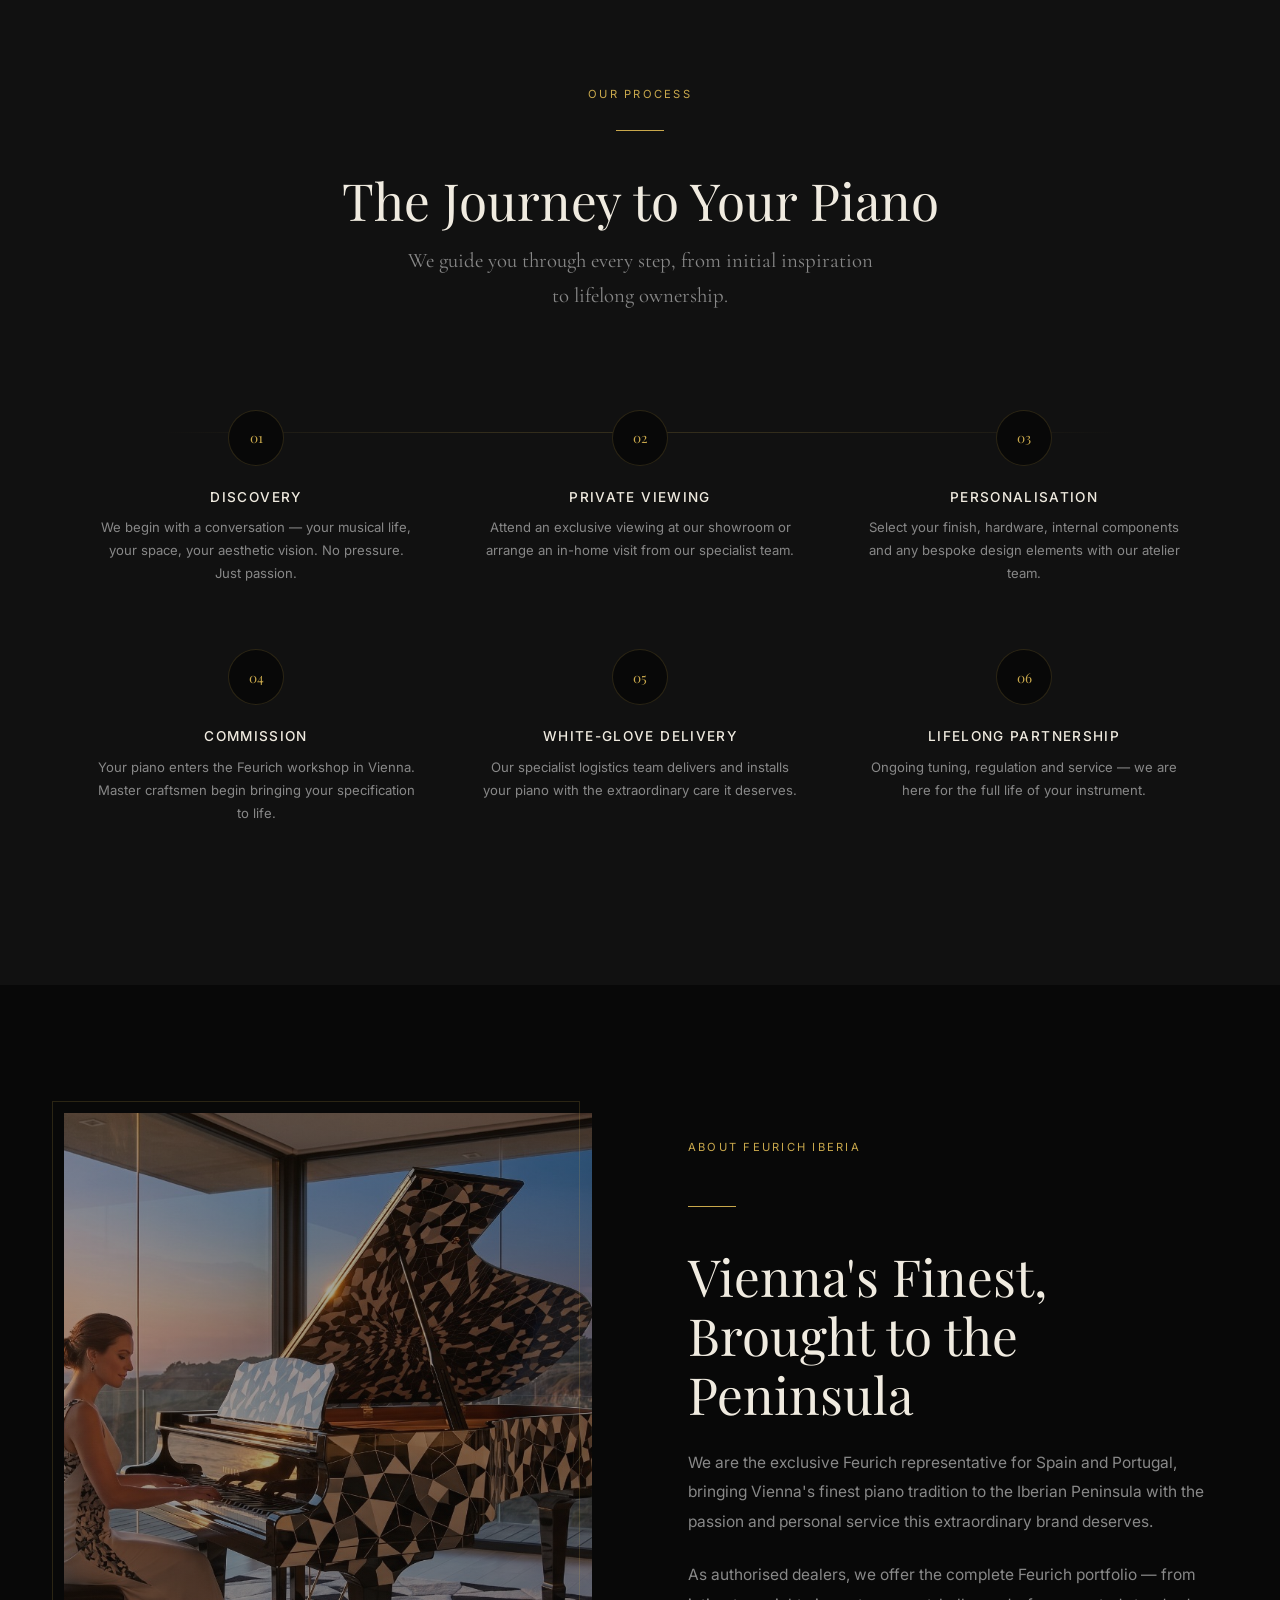
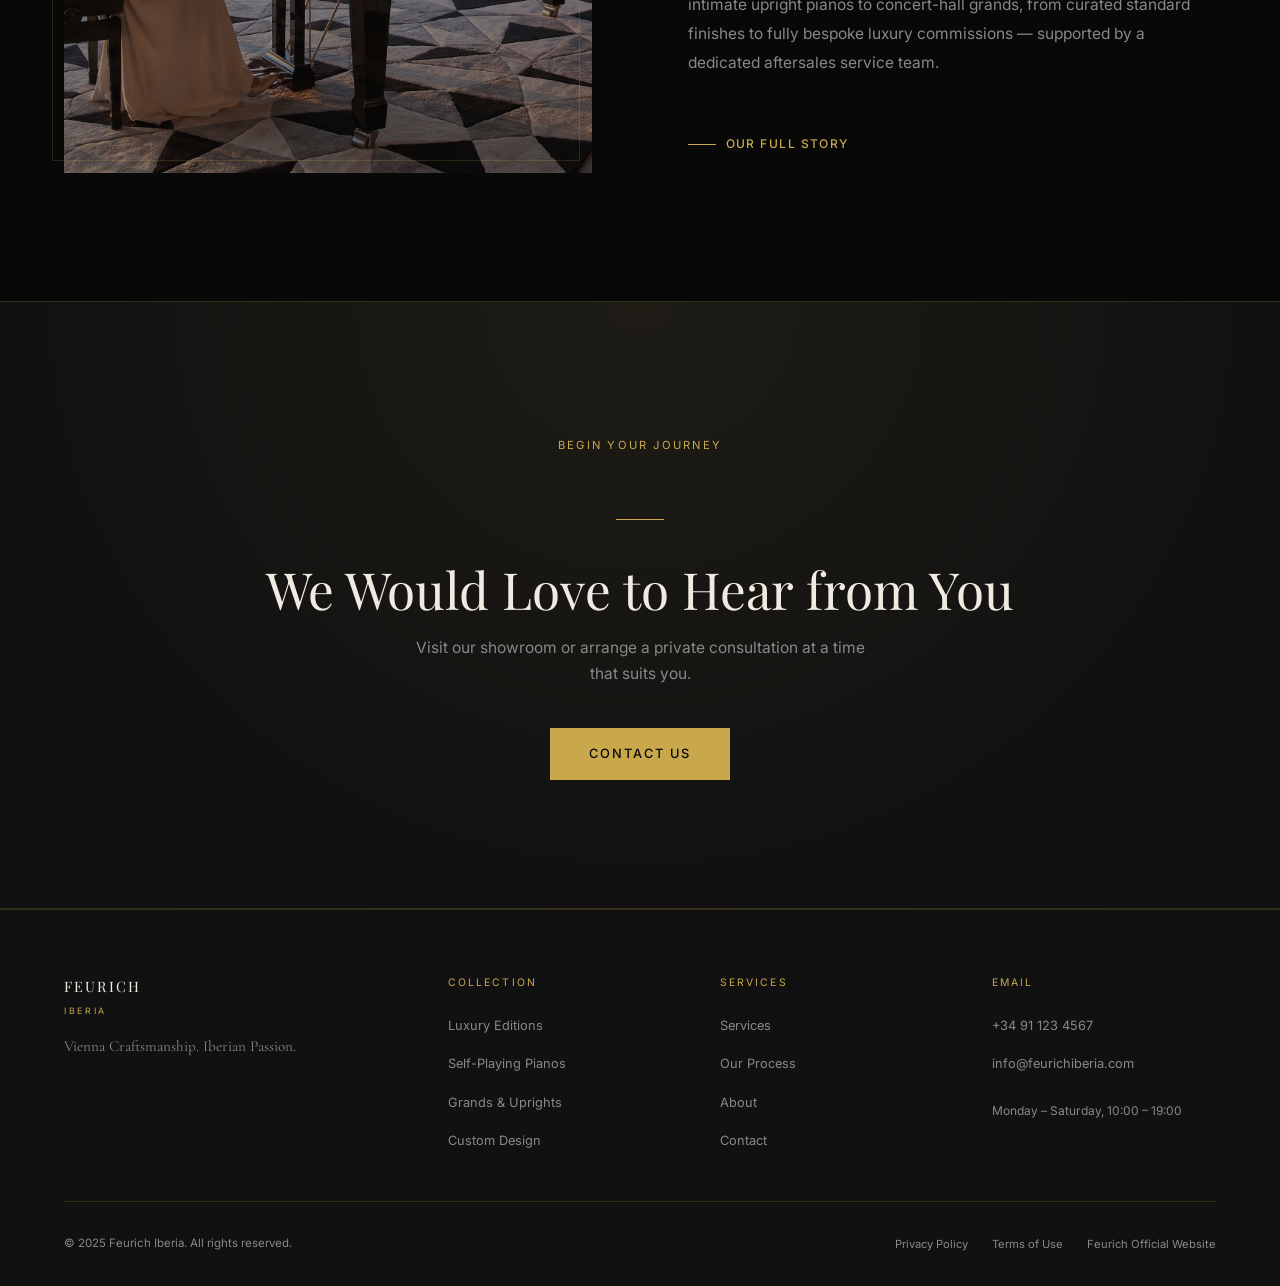
==== commit 868f65bd: "Use HD images on homepage self-playing section and gallery - Homepage: replace the placeholder CSS k" ====
--- a/index.html
+++ b/index.html
@@ -213,16 +213,7 @@
           <a href="collection/self-playing.html" class="btn btn--ghost" style="margin-top:1.5rem" data-i18n="selfPlayingSection.cta"></a>
         </div>
         <div class="self-playing__visual" data-reveal="right">
-          <!-- Replace with real image: <img src="images/self-playing.jpg" alt="Self-playing Feurich"> -->
-          <div class="keys-animation" aria-hidden="true">
-            <div class="key"></div>
-            <div class="key"></div>
-            <div class="key"></div>
-            <div class="key"></div>
-            <div class="key"></div>
-            <div class="key"></div>
-            <div class="key"></div>
-          </div>
+          <img src="images/self-playing-walnut.jpeg" alt="Feurich self-playing piano at sunset" class="self-playing__img" loading="lazy">
         </div>
       </div>
     </div>
--- a/css/style.css
+++ b/css/style.css
@@ -640,7 +640,16 @@
   content: '';
   position: absolute;
   inset: 0;
+  z-index: 1;
+  pointer-events: none;
   background: radial-gradient(ellipse at 50% 70%, rgba(201,168,76,.12) 0%, transparent 60%);
+}
+.self-playing__img {
+  position: absolute;
+  inset: 0;
+  width: 100%;
+  height: 100%;
+  object-fit: cover;
 }
 /* Animated keys visual */
 .keys-animation {
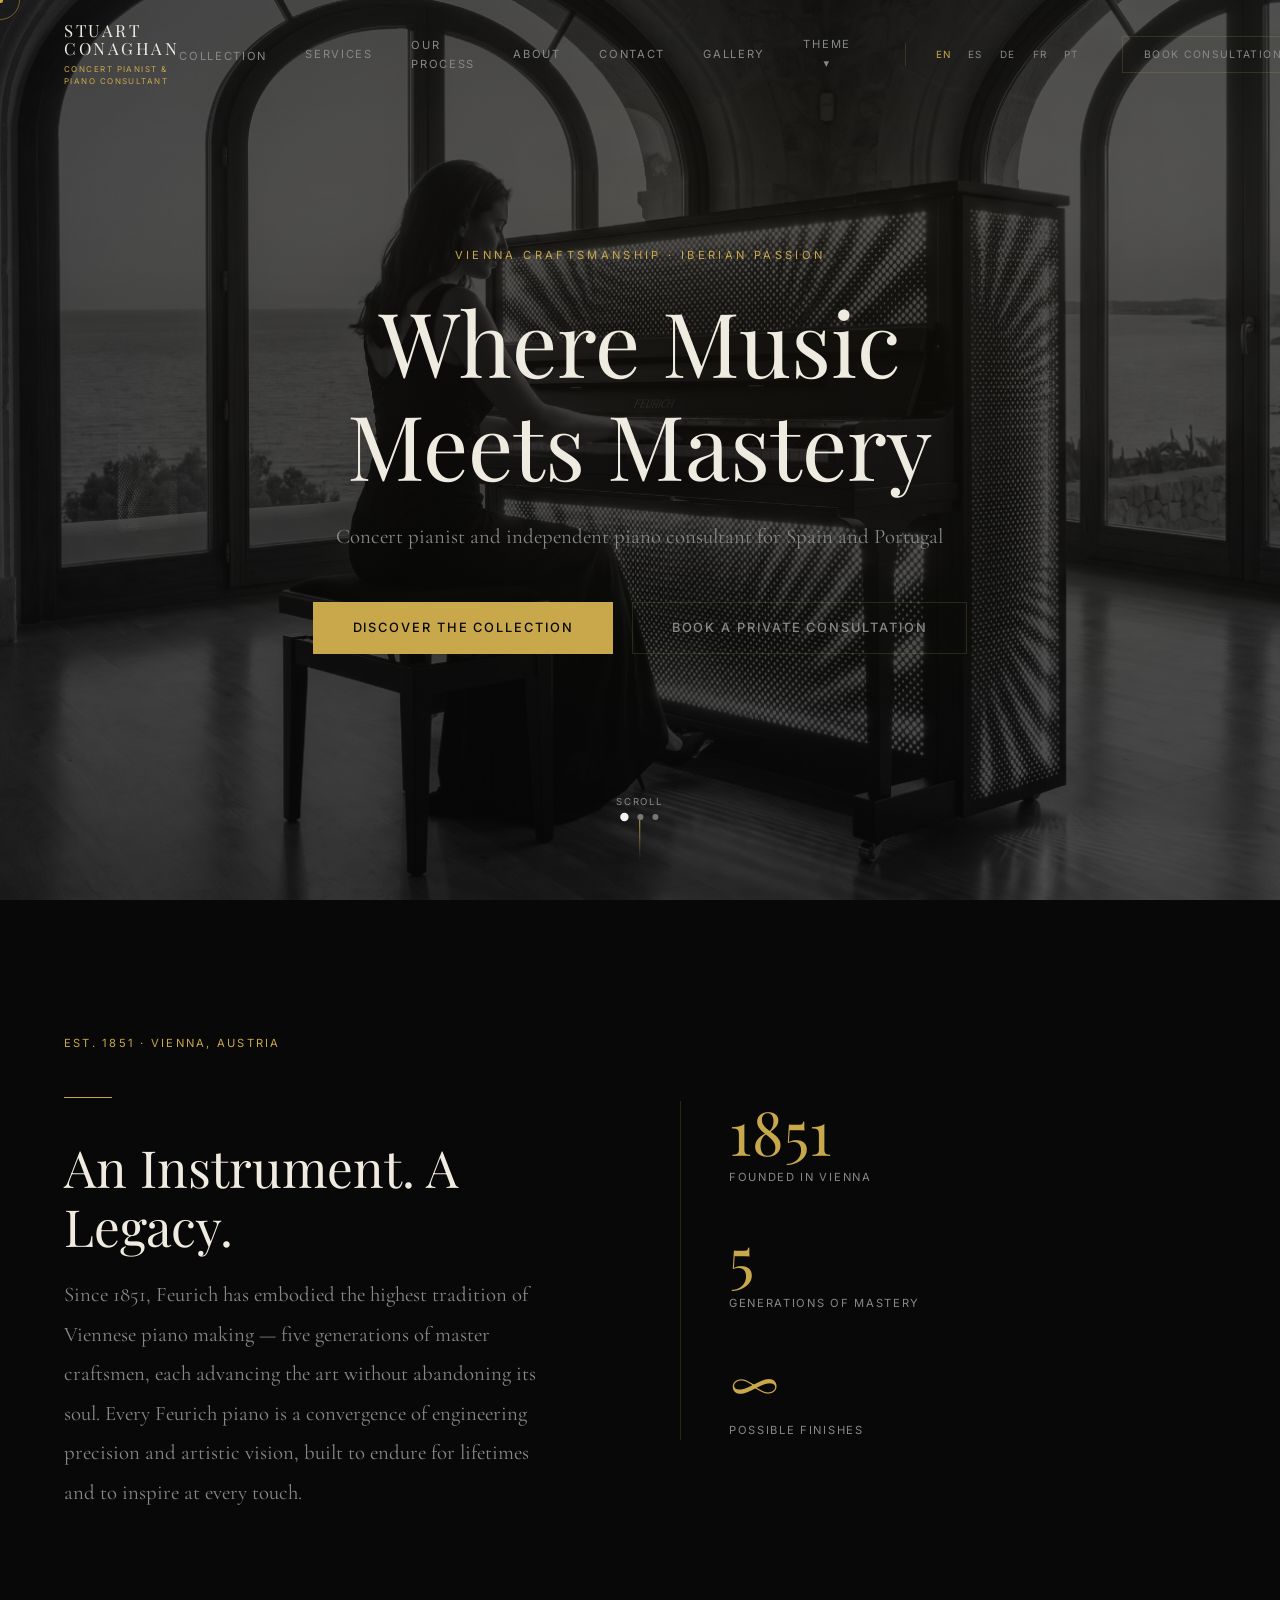
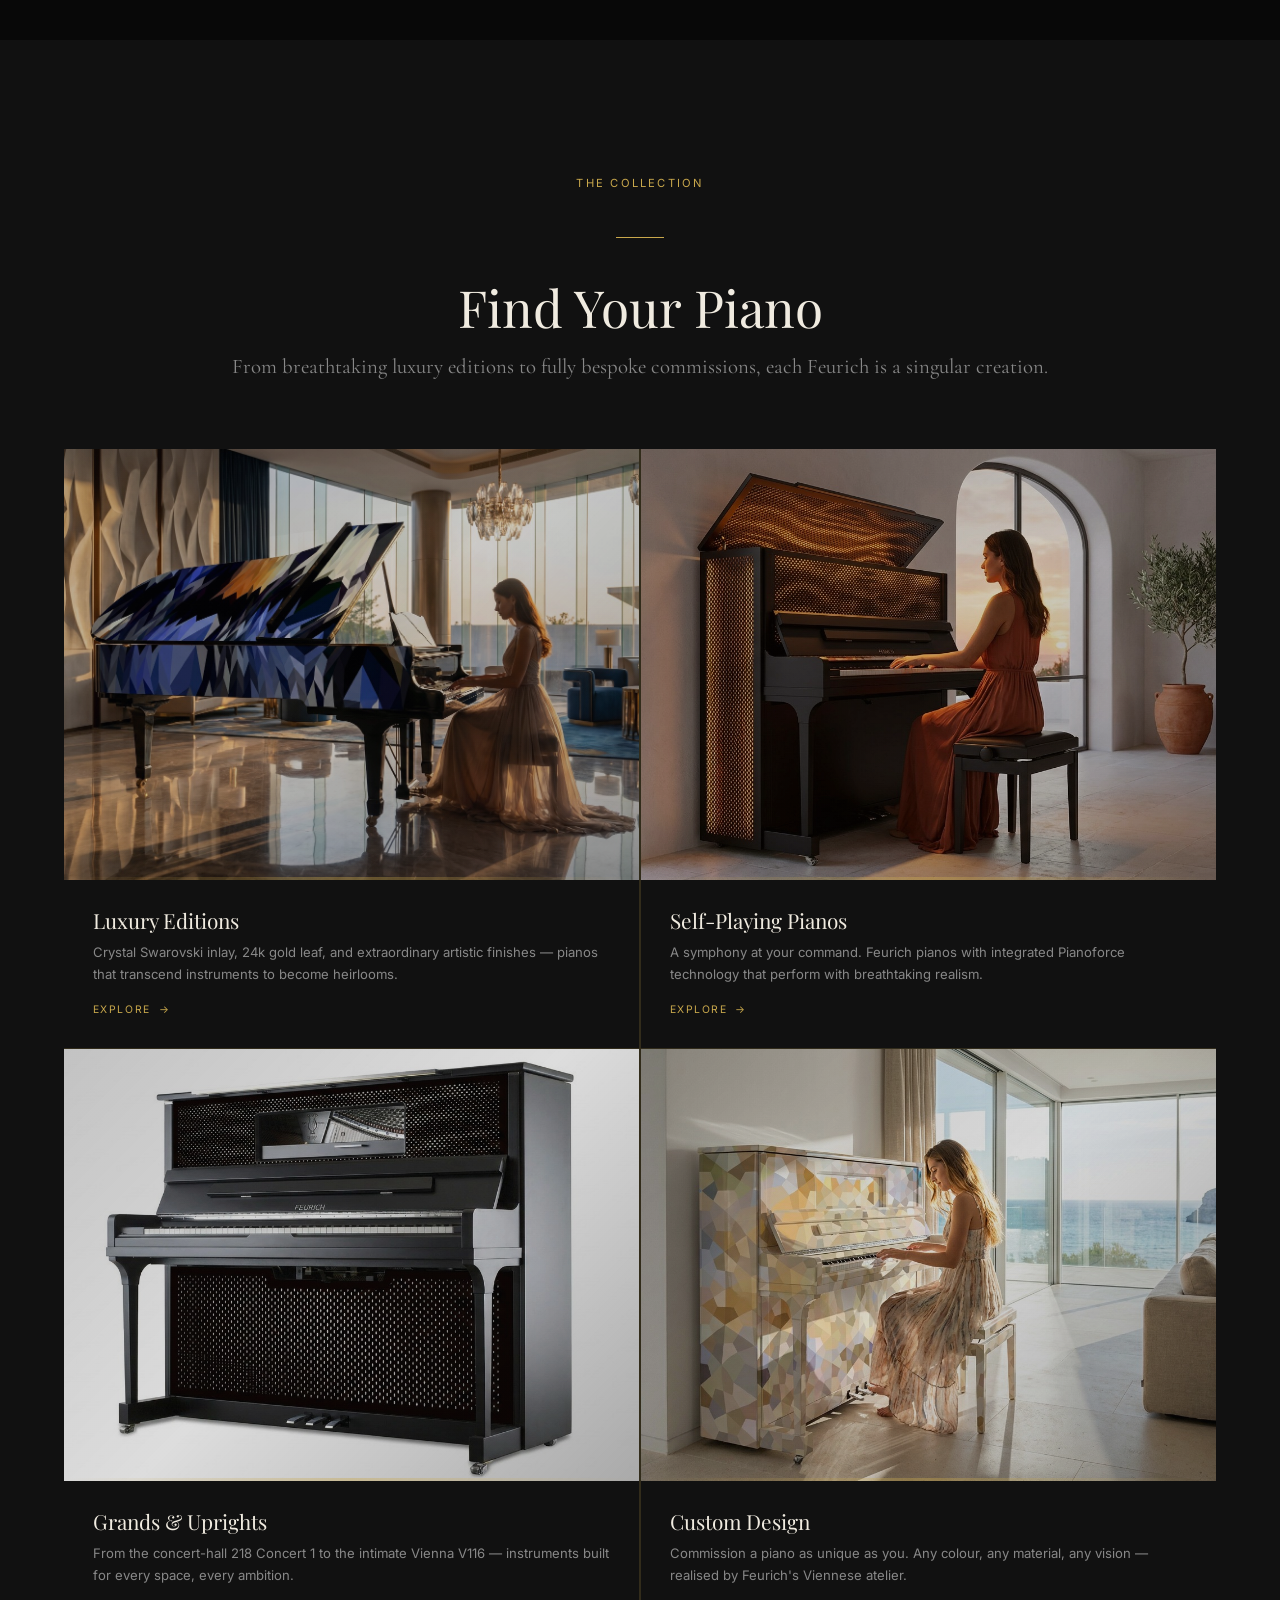
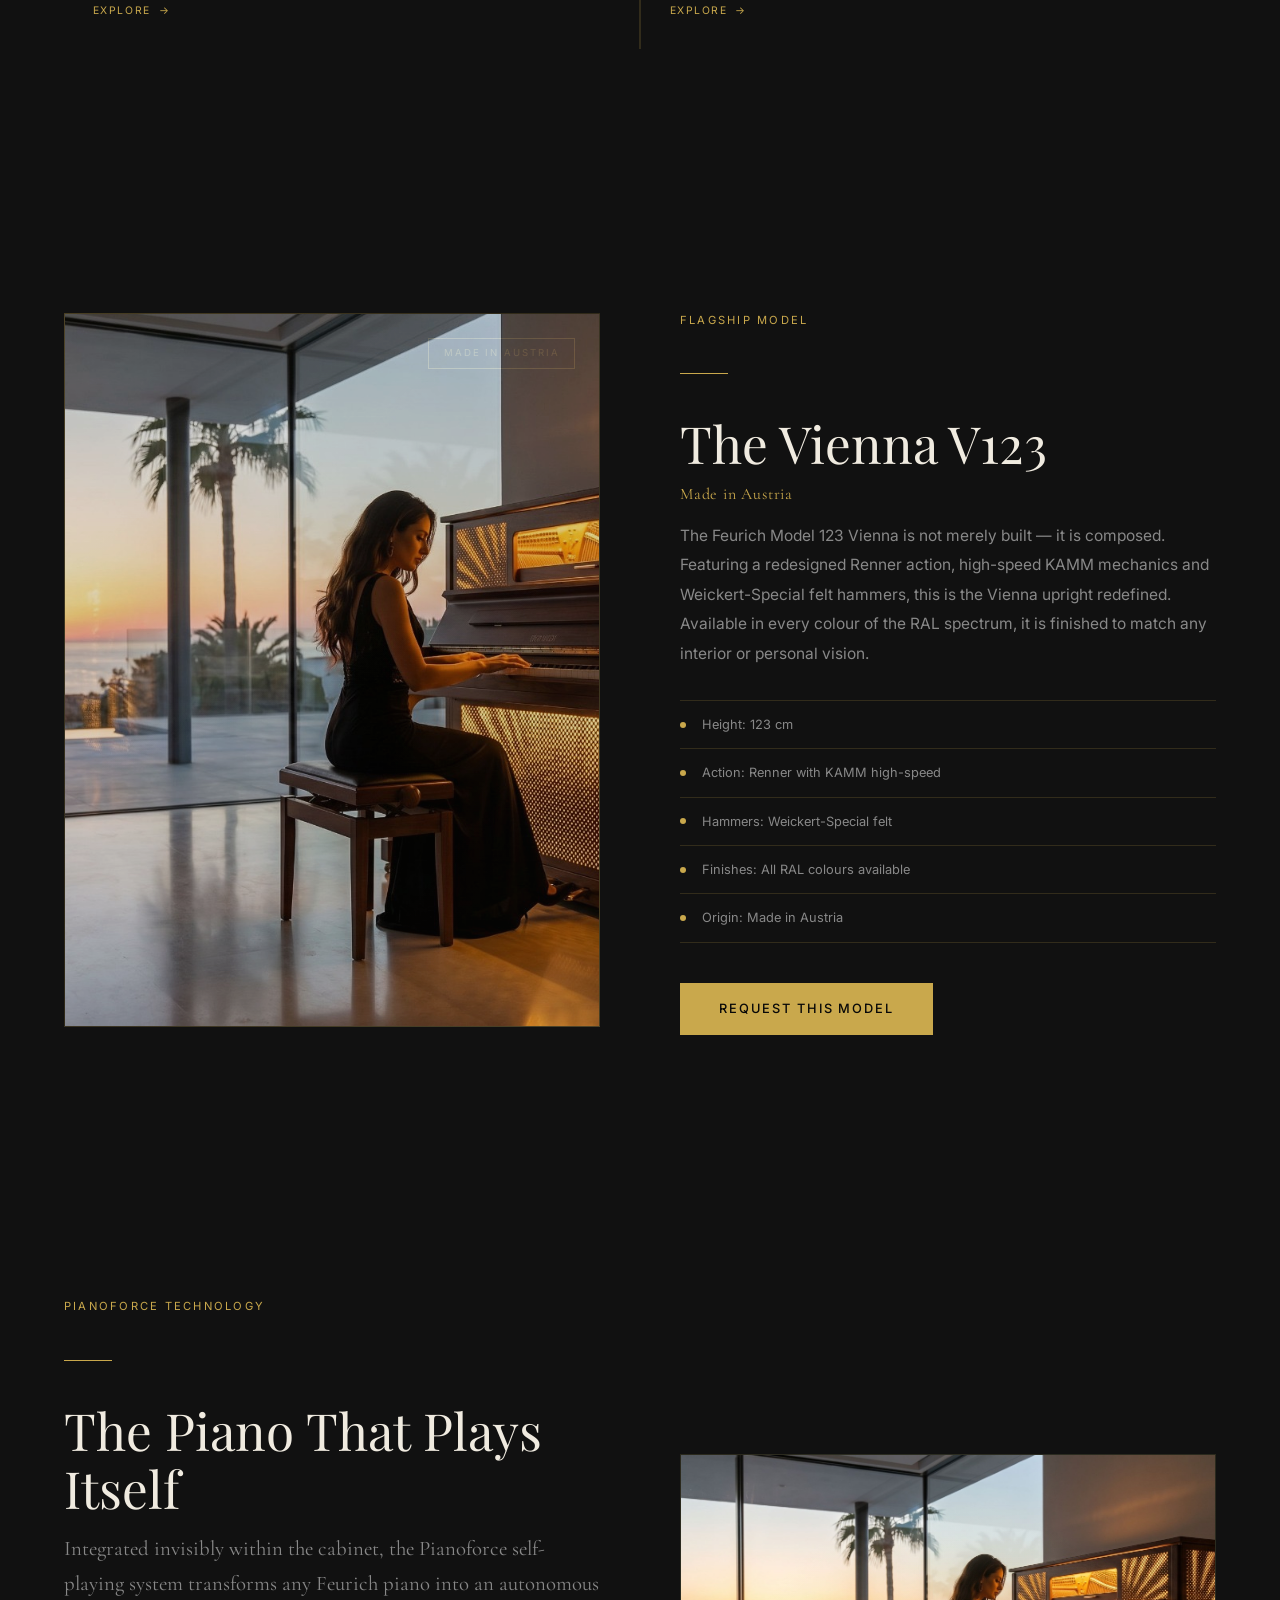
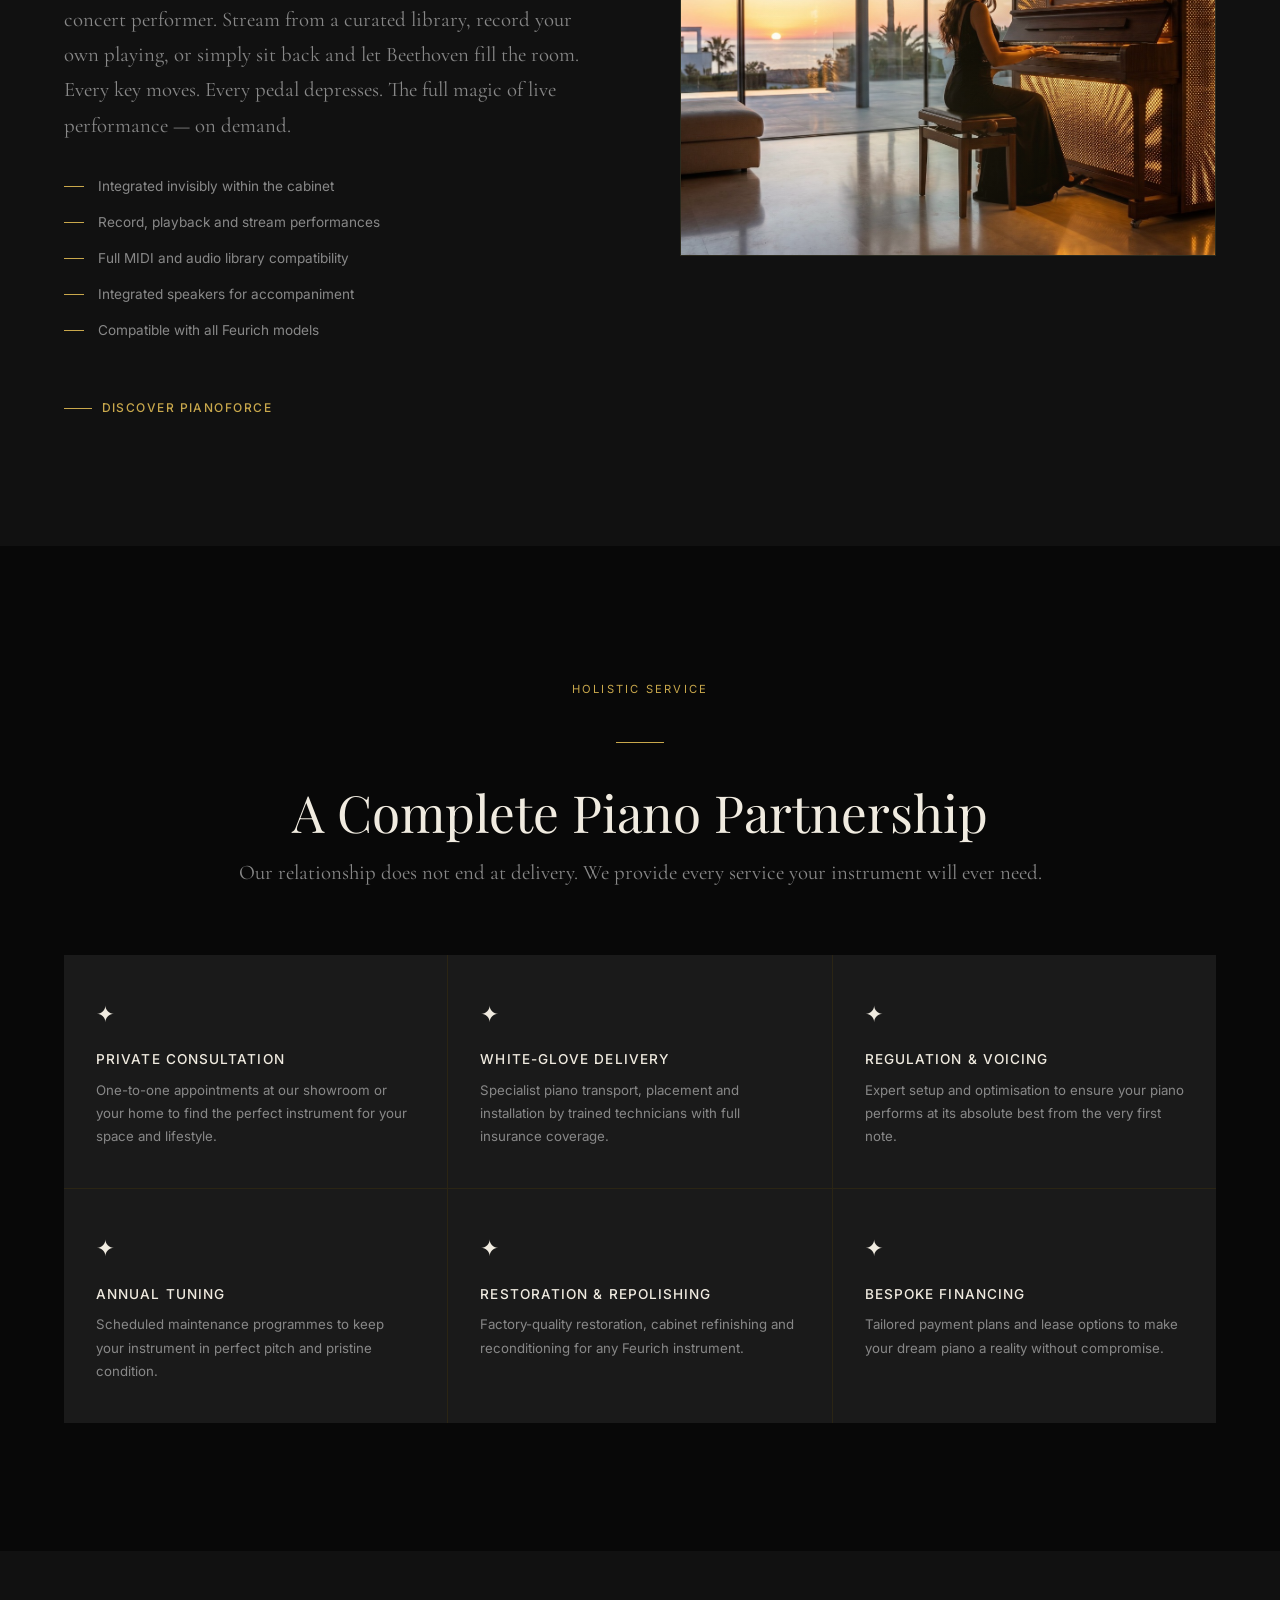
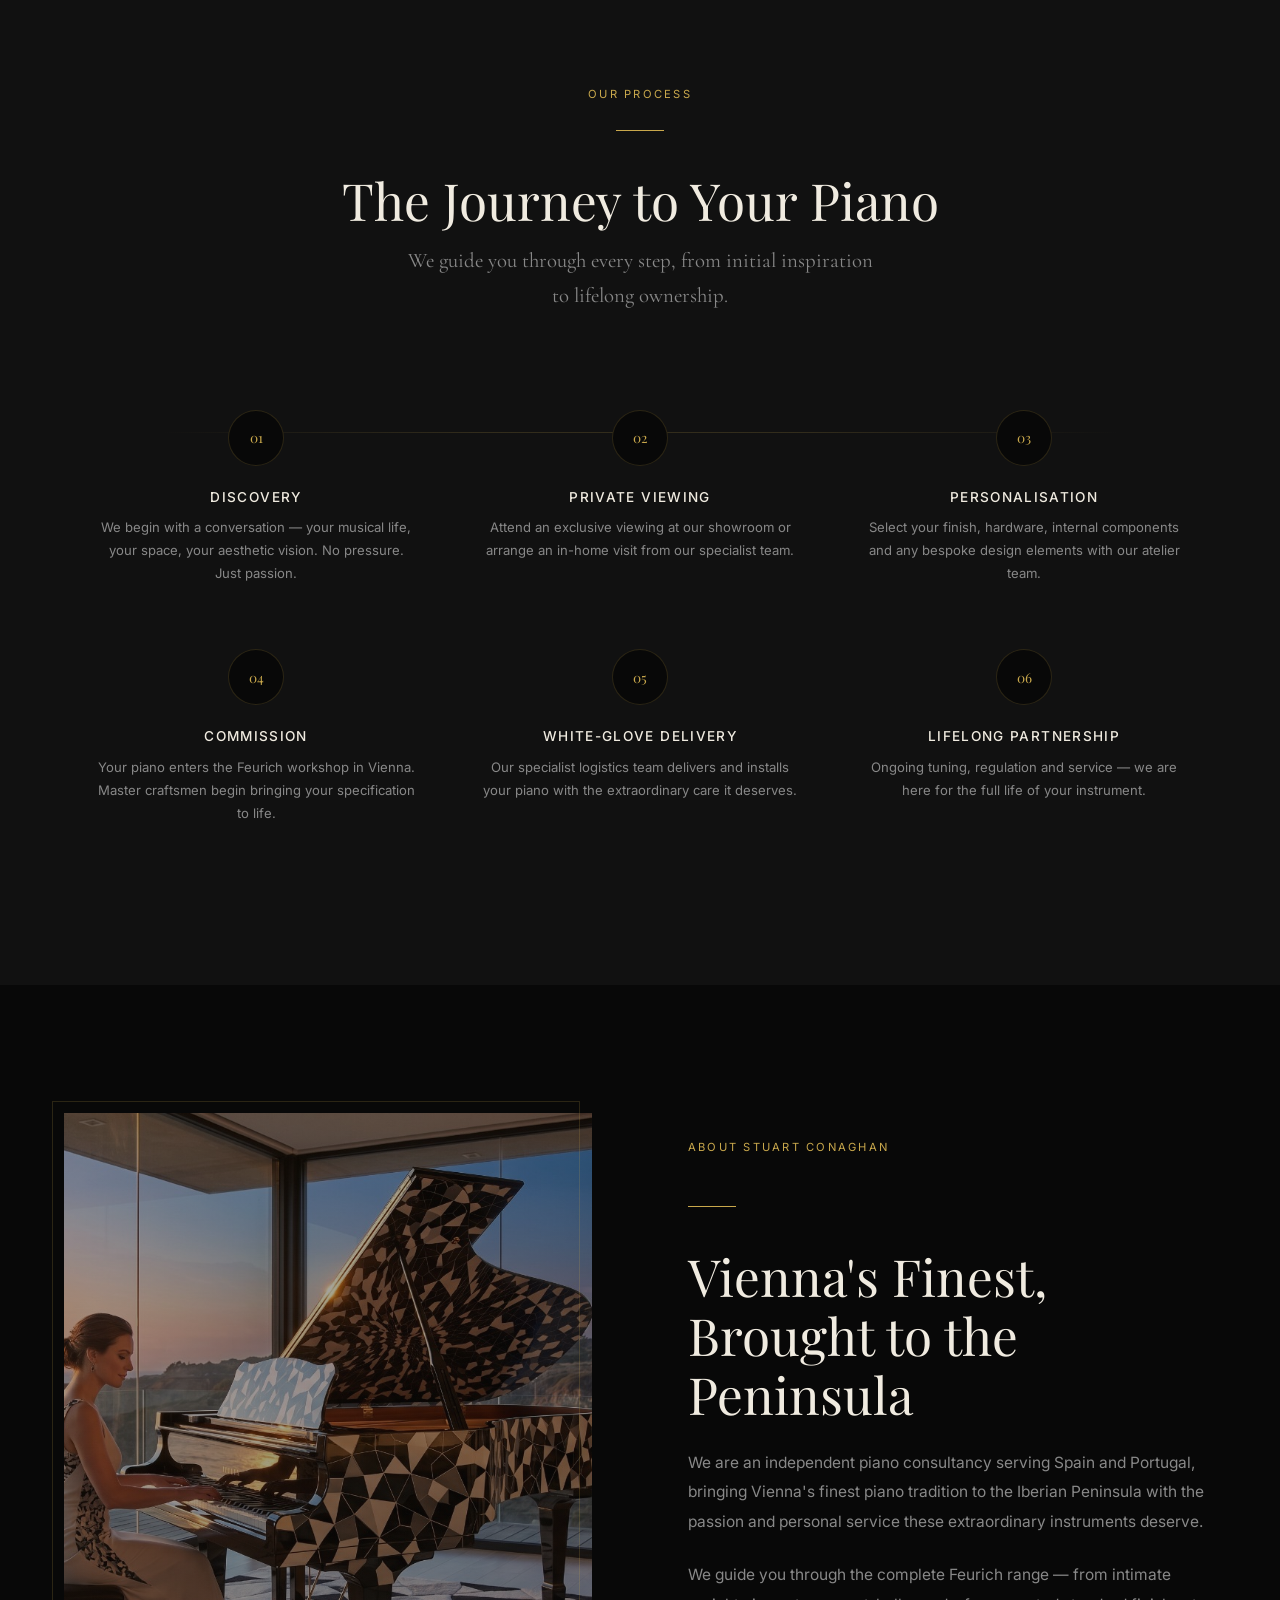
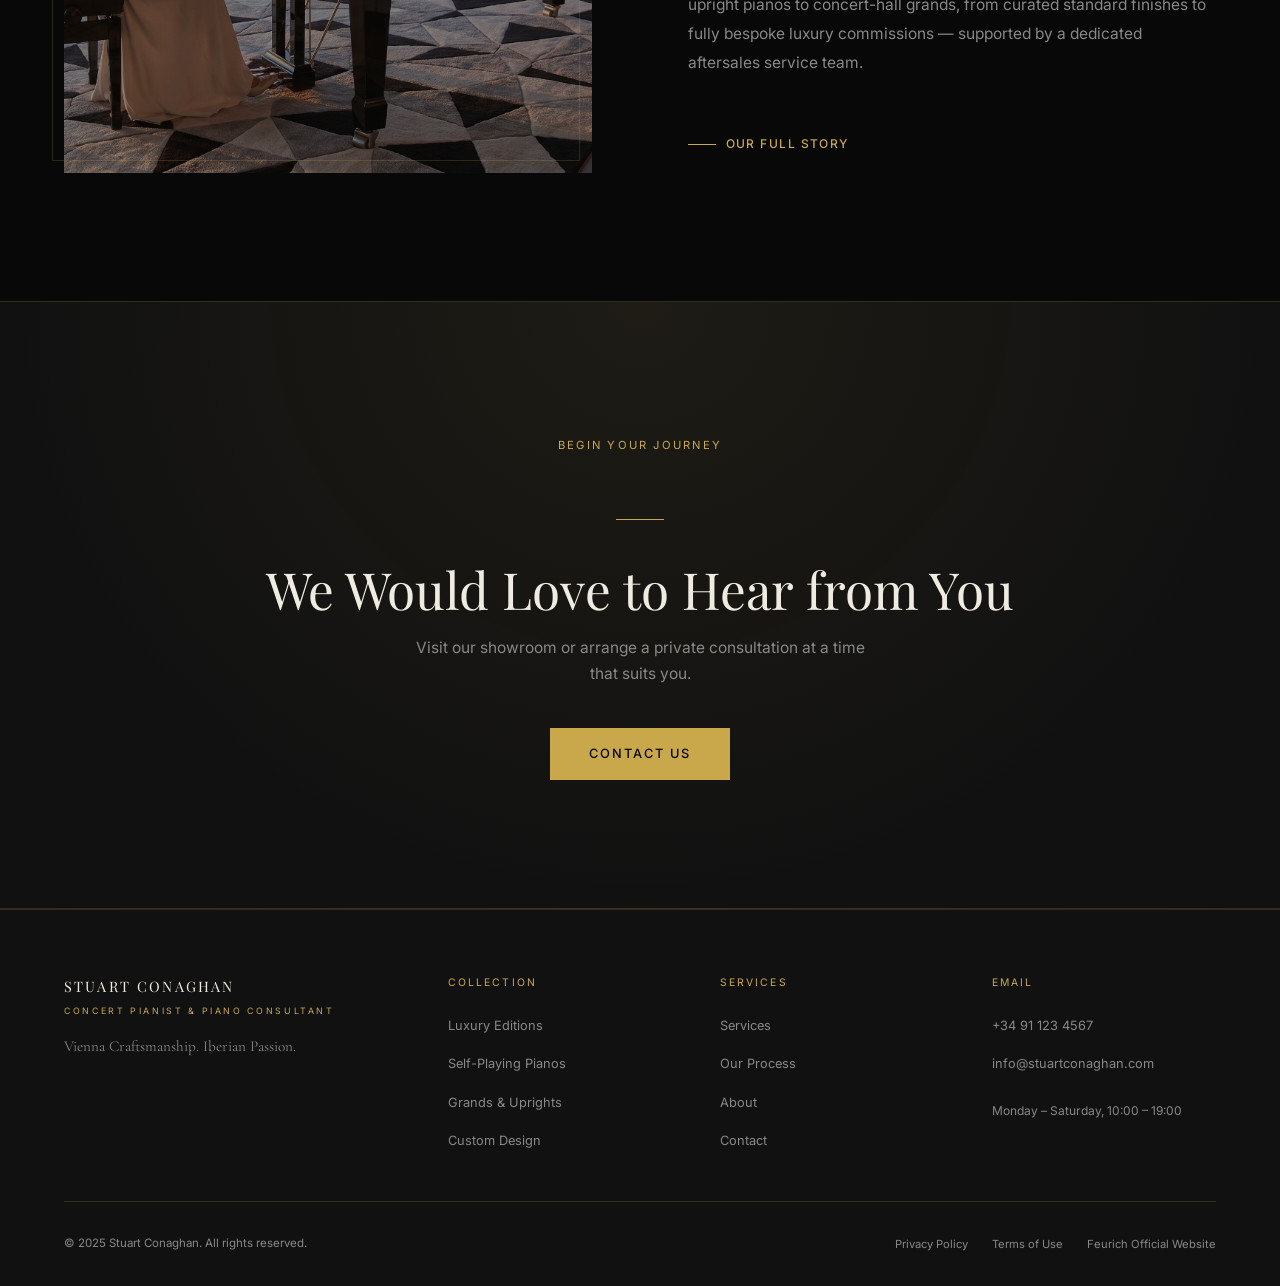
==== commit 4535c101: "Rebrand site from Feurich Iberia to Stuart Conaghan Rename the business throughout to "Stuart Conagh" ====
--- a/index.html
+++ b/index.html
@@ -4,10 +4,10 @@
   <meta charset="UTF-8">
   <meta name="viewport" content="width=device-width, initial-scale=1.0">
   <meta name="base-path" content="">
-  <title>Feurich Iberia — Vienna Craftsmanship. Iberian Passion.</title>
-  <meta name="description" content="Exclusive Feurich piano representative for Spain and Portugal. Luxury editions, self-playing pianos, grand and upright pianos, bespoke custom design.">
-  <meta property="og:title" content="Feurich Iberia">
-  <meta property="og:description" content="Vienna craftsmanship. Iberian passion. Exclusive Feurich pianos for Spain and Portugal.">
+  <title>Stuart Conaghan — Concert Pianist &amp; Piano Consultant</title>
+  <meta name="description" content="Concert pianist and independent piano consultant for Spain and Portugal. Luxury editions, self-playing pianos, grand and upright pianos, bespoke custom design.">
+  <meta property="og:title" content="Stuart Conaghan">
+  <meta property="og:description" content="Vienna craftsmanship, Iberian passion. Independent piano consultancy for Spain and Portugal.">
   <meta property="og:type" content="website">
   <link rel="preconnect" href="https://fonts.googleapis.com">
   <link rel="preconnect" href="https://fonts.gstatic.com" crossorigin>
@@ -20,7 +20,7 @@
 
   <!-- Navigation -->
   <nav id="nav">
-    <a href="index.html" class="nav__logo">Feurich<span>Iberia</span></a>
+    <a href="index.html" class="nav__logo">Stuart Conaghan<span>Concert Pianist &amp; Piano Consultant</span></a>
 
     <button class="nav__toggle" id="nav-toggle" aria-expanded="false" aria-label="Menu">
       <span></span><span></span><span></span>
@@ -343,8 +343,8 @@
     <div class="container">
       <div class="footer__grid">
         <div class="footer__brand">
-          <div class="footer__brand-logo">Feurich</div>
-          <div class="footer__brand-sub">Iberia</div>
+          <div class="footer__brand-logo">Stuart Conaghan</div>
+          <div class="footer__brand-sub">Concert Pianist &amp; Piano Consultant</div>
           <p class="footer__tagline" data-i18n="footer.tagline"></p>
         </div>
         <div>
@@ -369,7 +369,7 @@
           <p class="footer__col-title" data-i18n="contact.emailLabel"></p>
           <ul class="footer__links">
             <li><a href="tel:+34911234567" data-i18n="contact.phoneVal"></a></li>
-            <li><a href="mailto:info@feurichiberia.com" data-i18n="contact.emailVal"></a></li>
+            <li><a href="mailto:info@stuartconaghan.com" data-i18n="contact.emailVal"></a></li>
             <li style="margin-top:.5rem"><span data-i18n="contact.hoursVal" style="font-size:.75rem;color:var(--text-muted);"></span></li>
           </ul>
         </div>
--- a/css/style.css
+++ b/css/style.css
@@ -197,15 +197,16 @@
   letter-spacing: .15em;
   color: var(--text);
   text-transform: uppercase;
-  line-height: 1;
+  line-height: 1.05;
 }
 .nav__logo span {
   display: block;
   font-family: var(--sans);
-  font-size: .55rem;
-  letter-spacing: .35em;
+  font-size: .5rem;
+  letter-spacing: .18em;
+  line-height: 1.5;
   color: var(--gold);
-  margin-top: .2rem;
+  margin-top: .35rem;
 }
 
 .nav__menu {
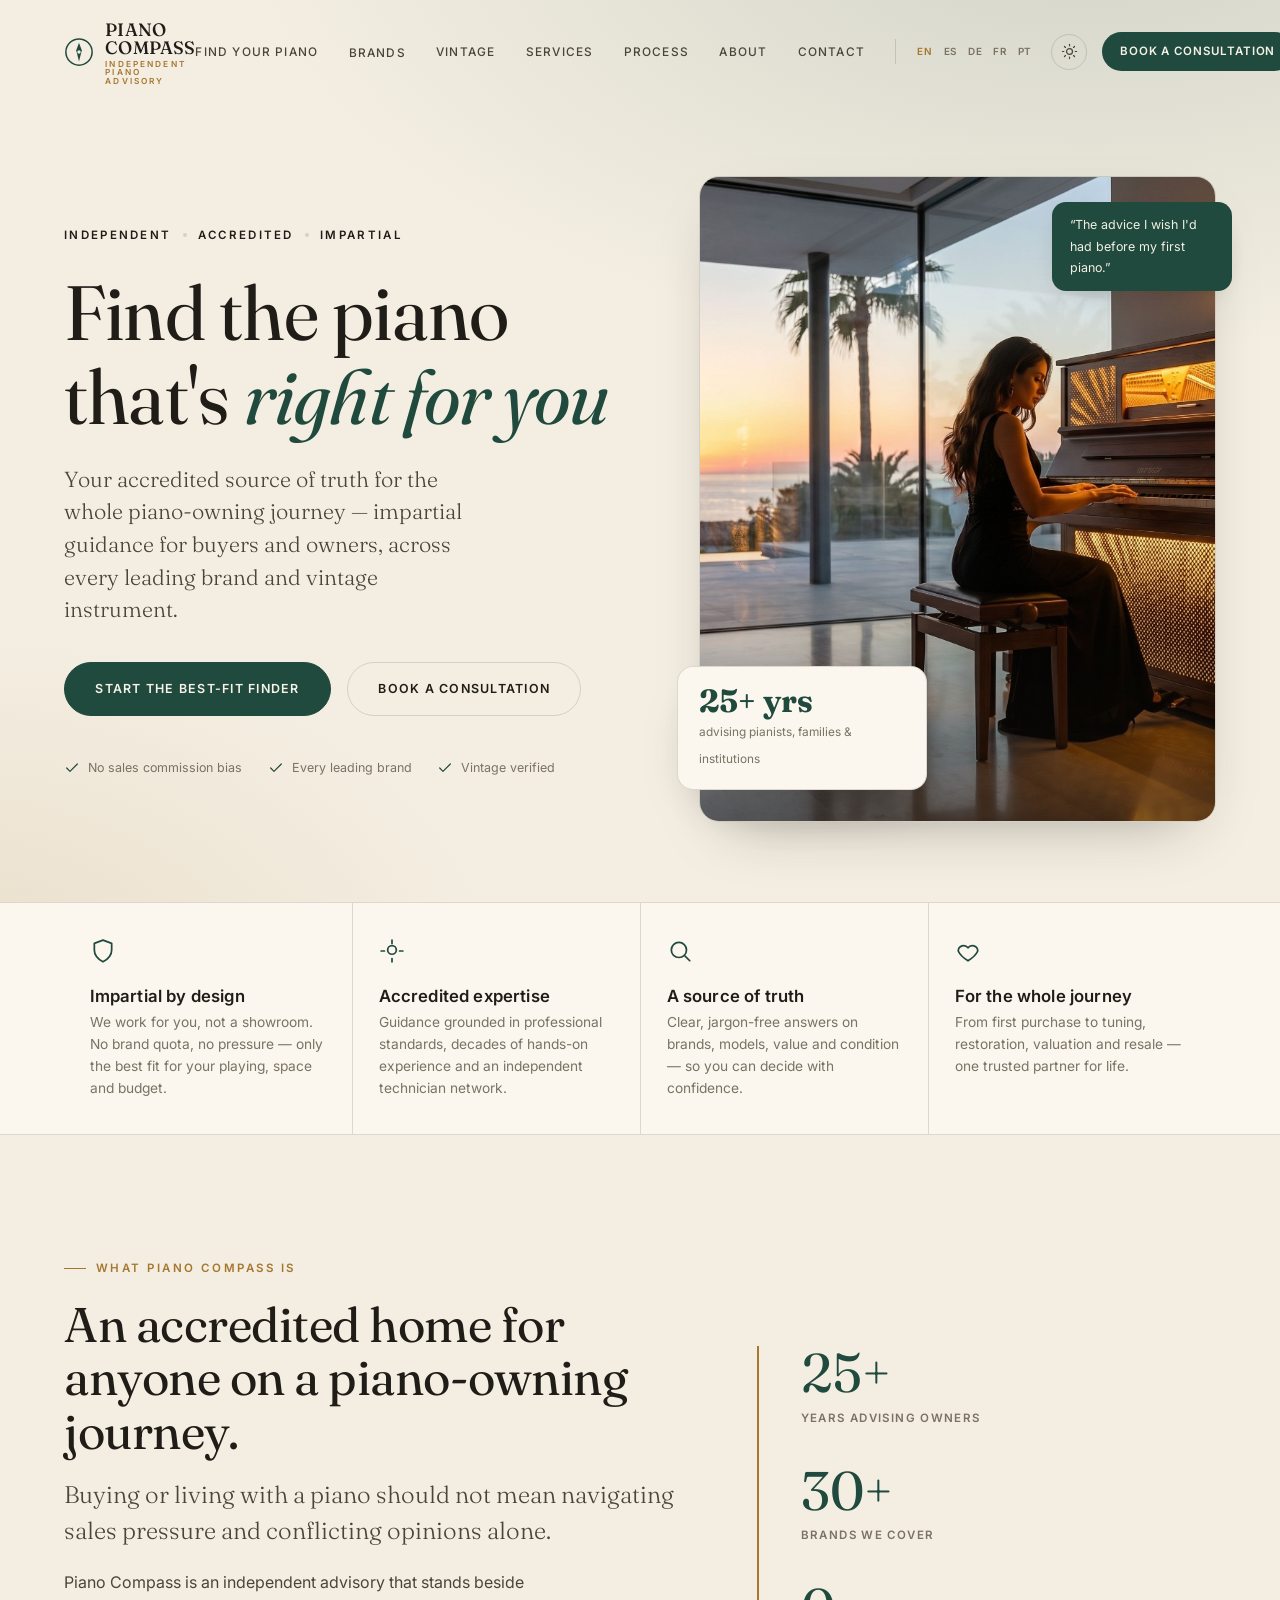
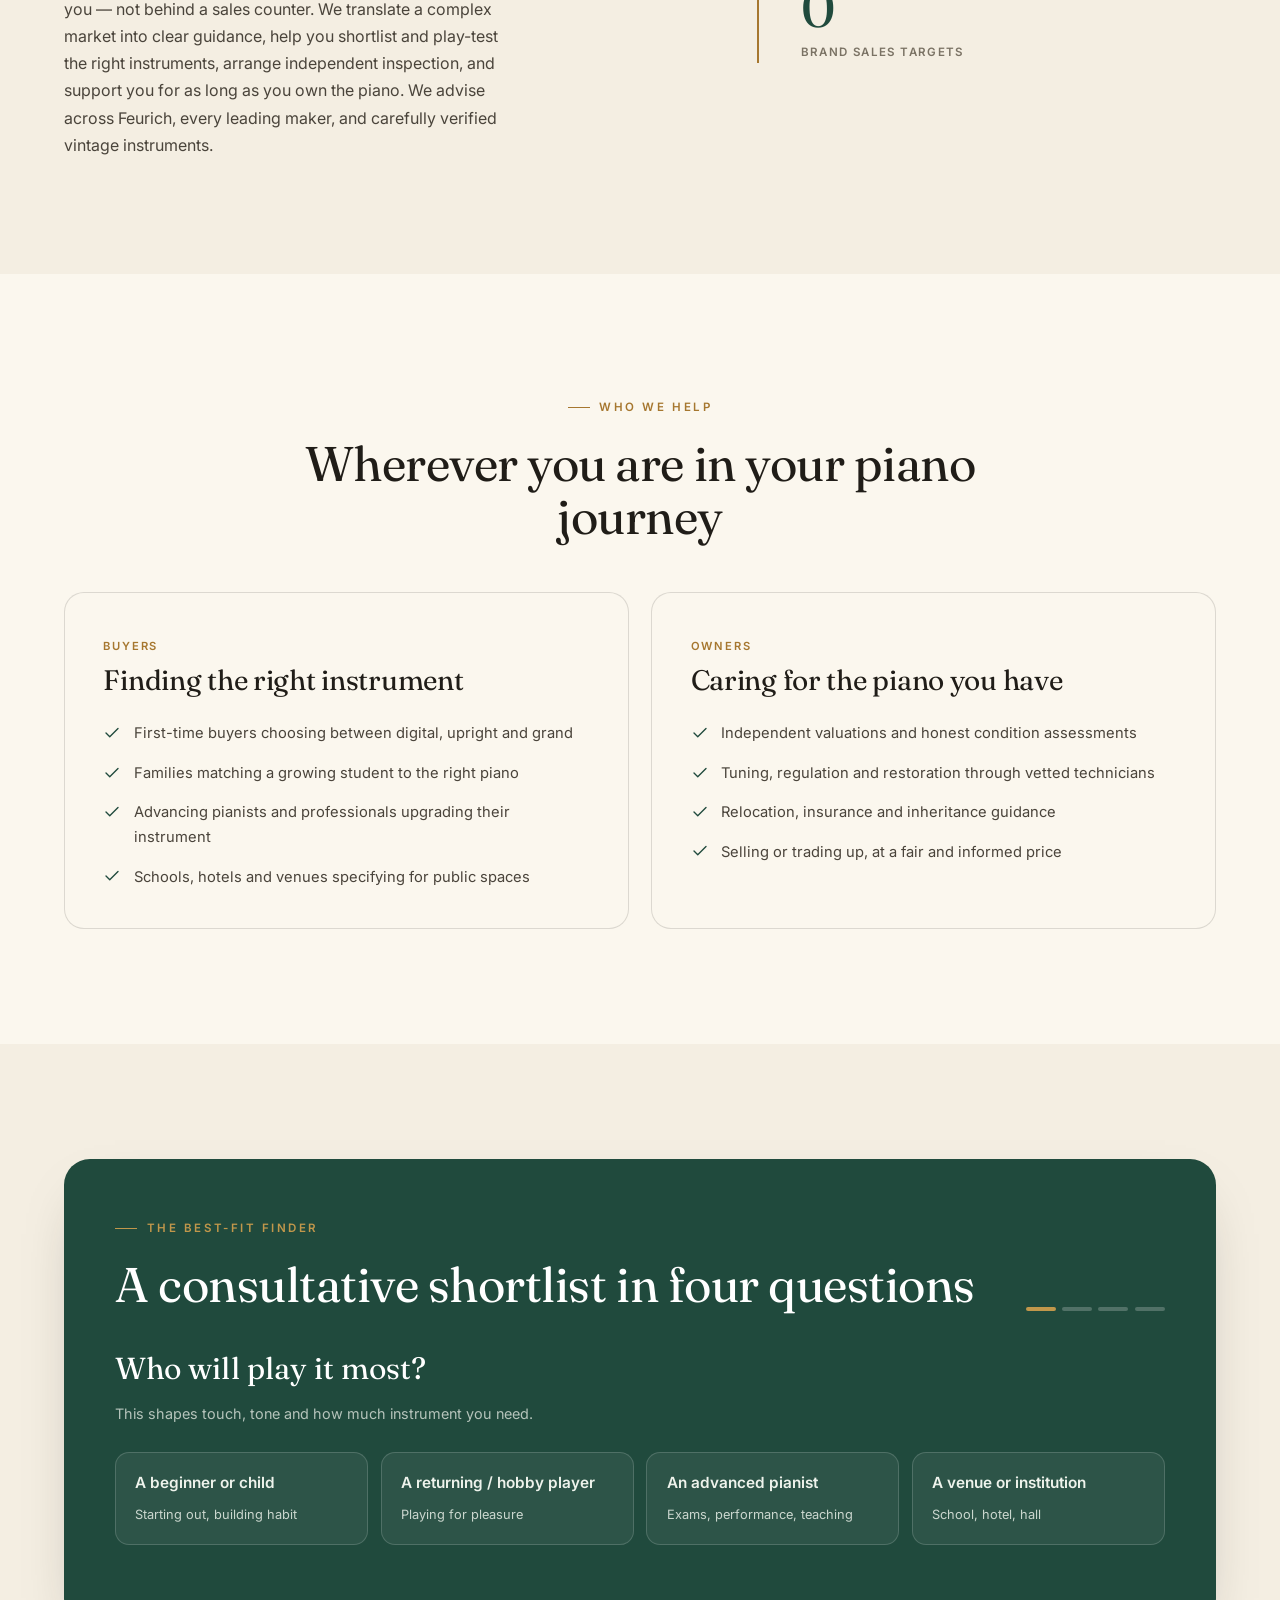
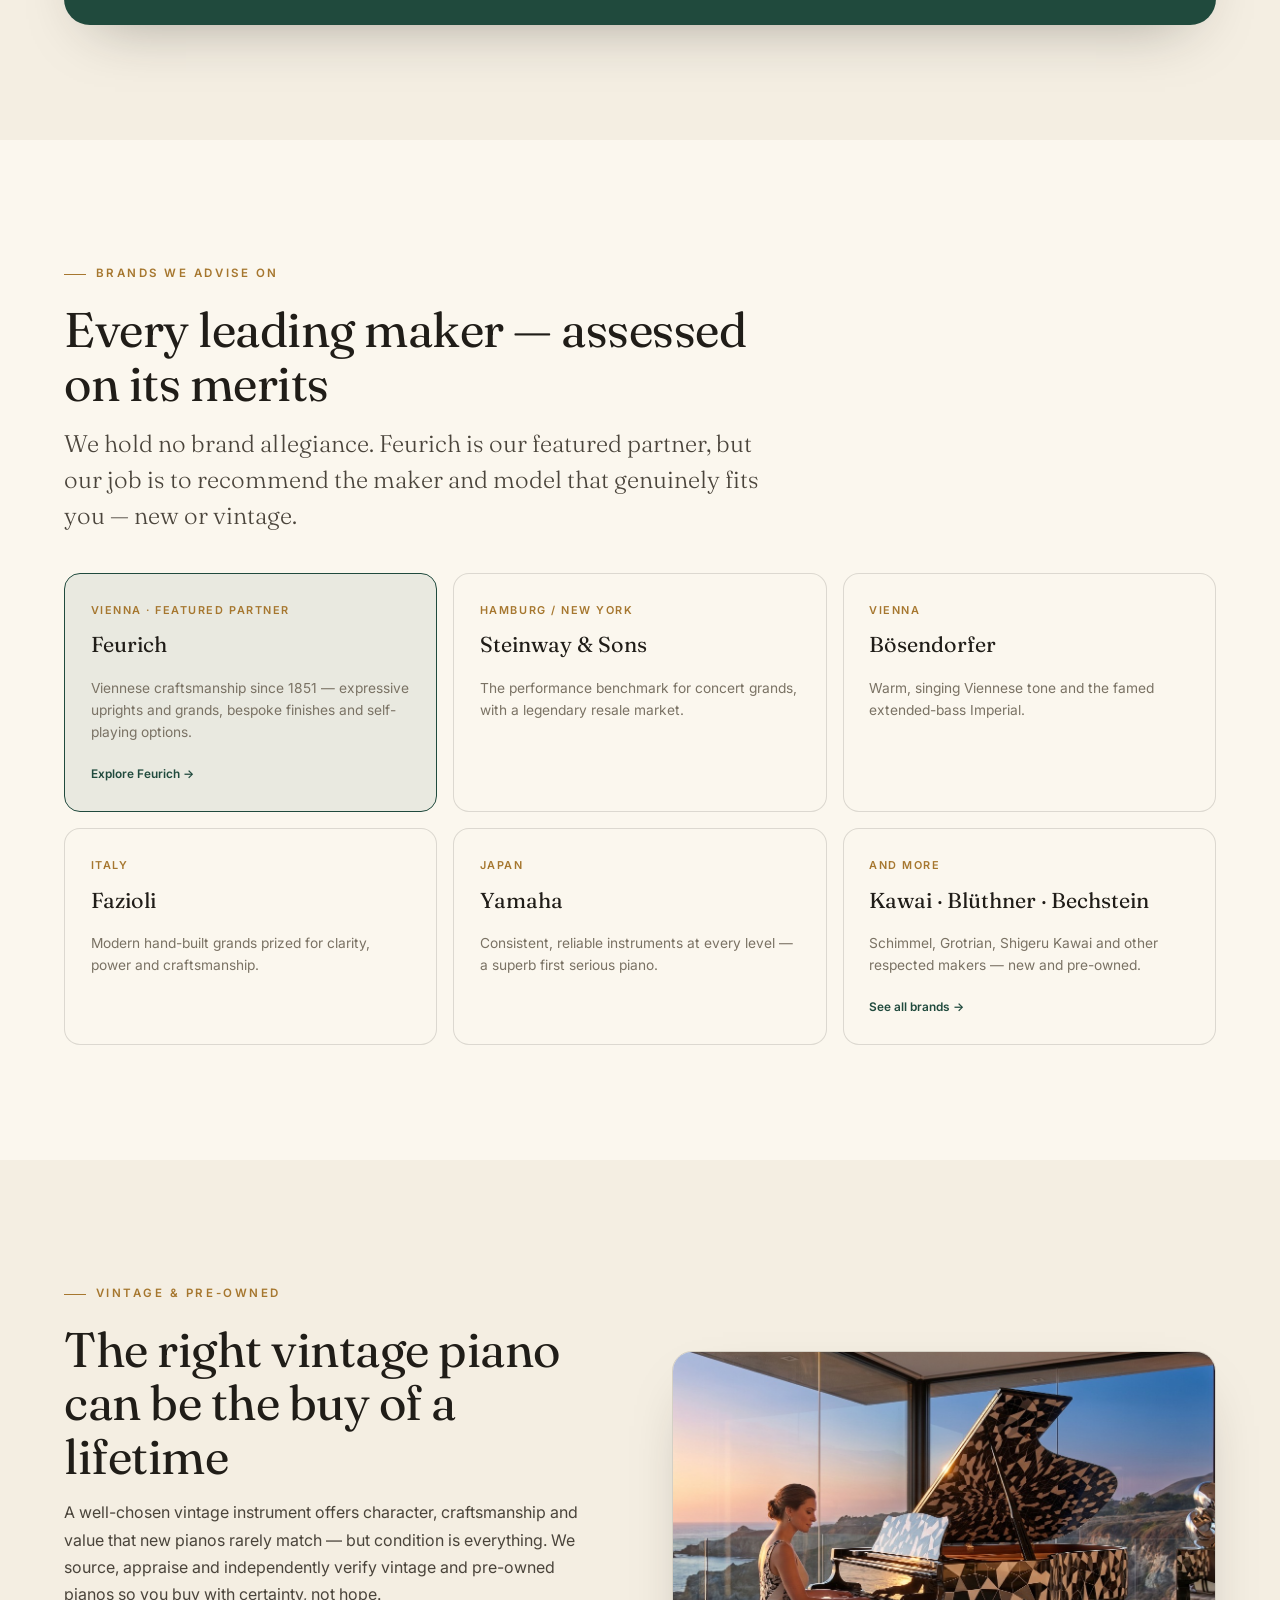
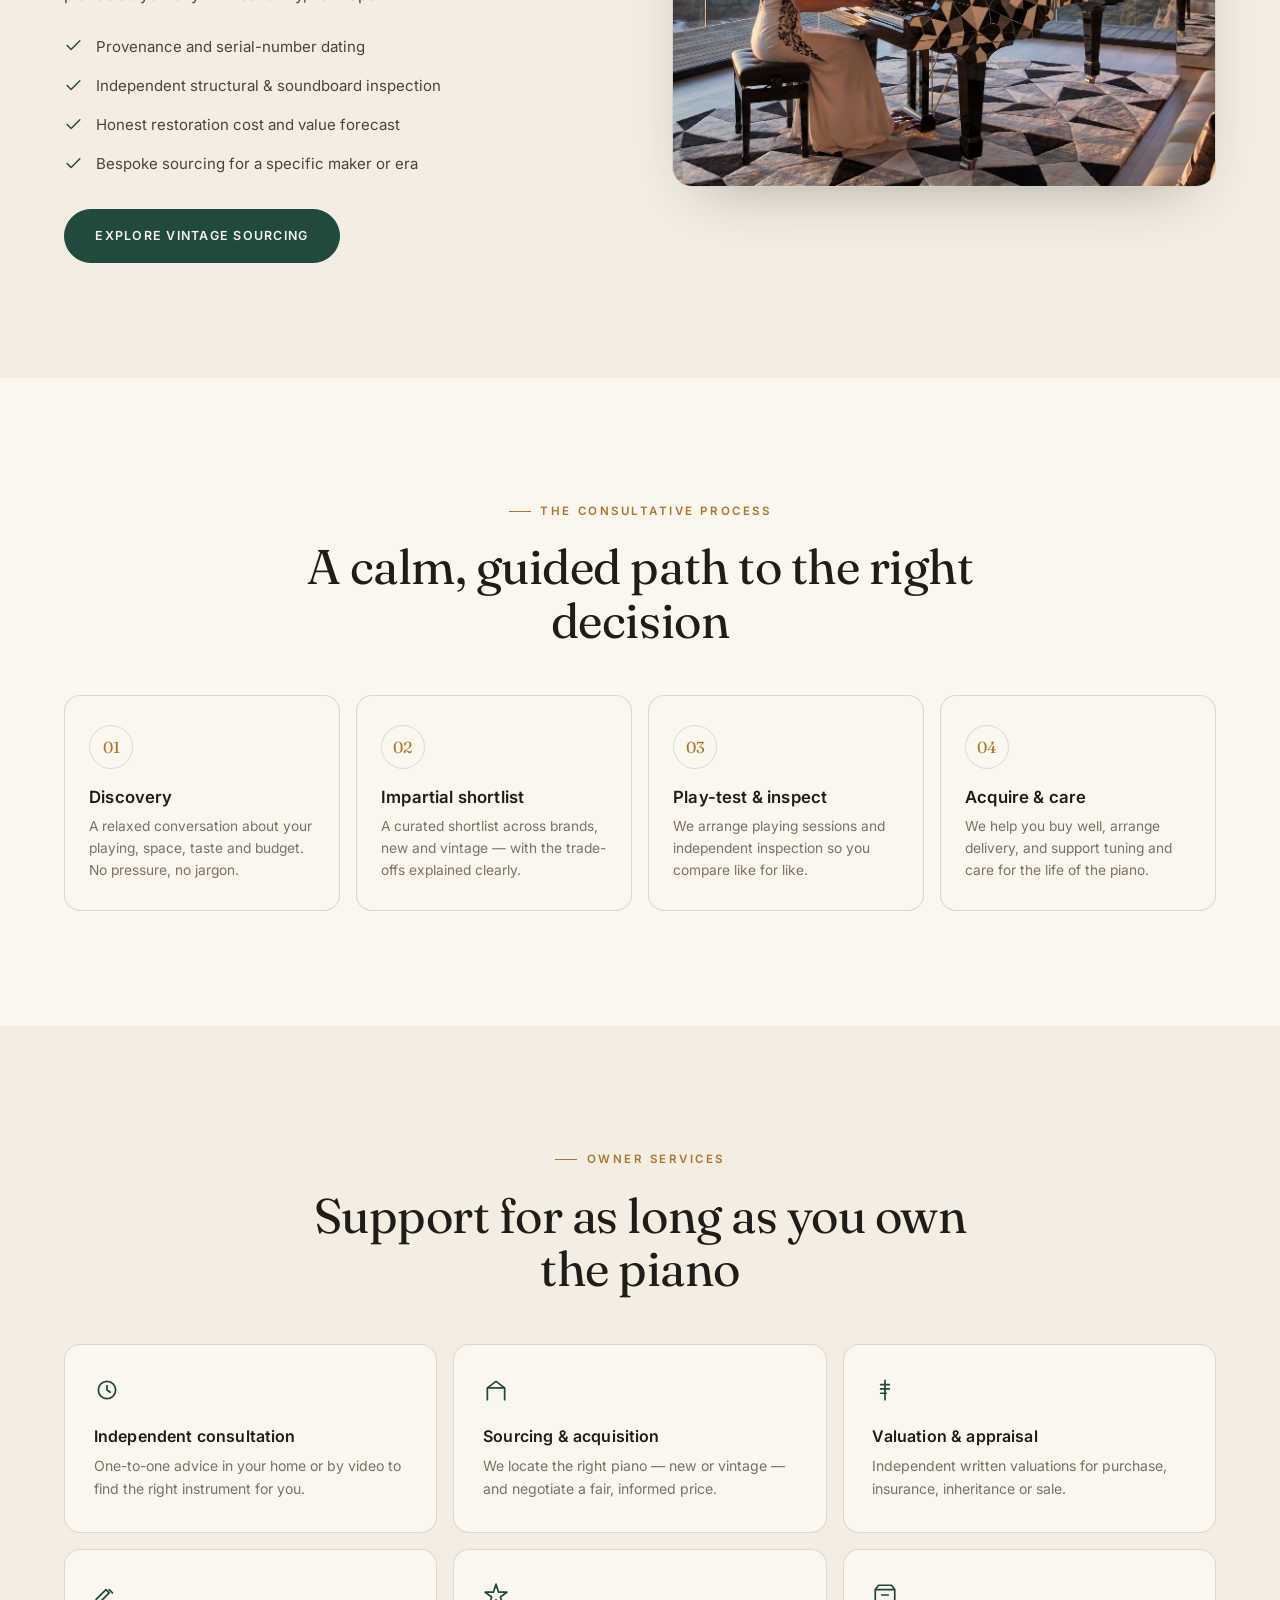
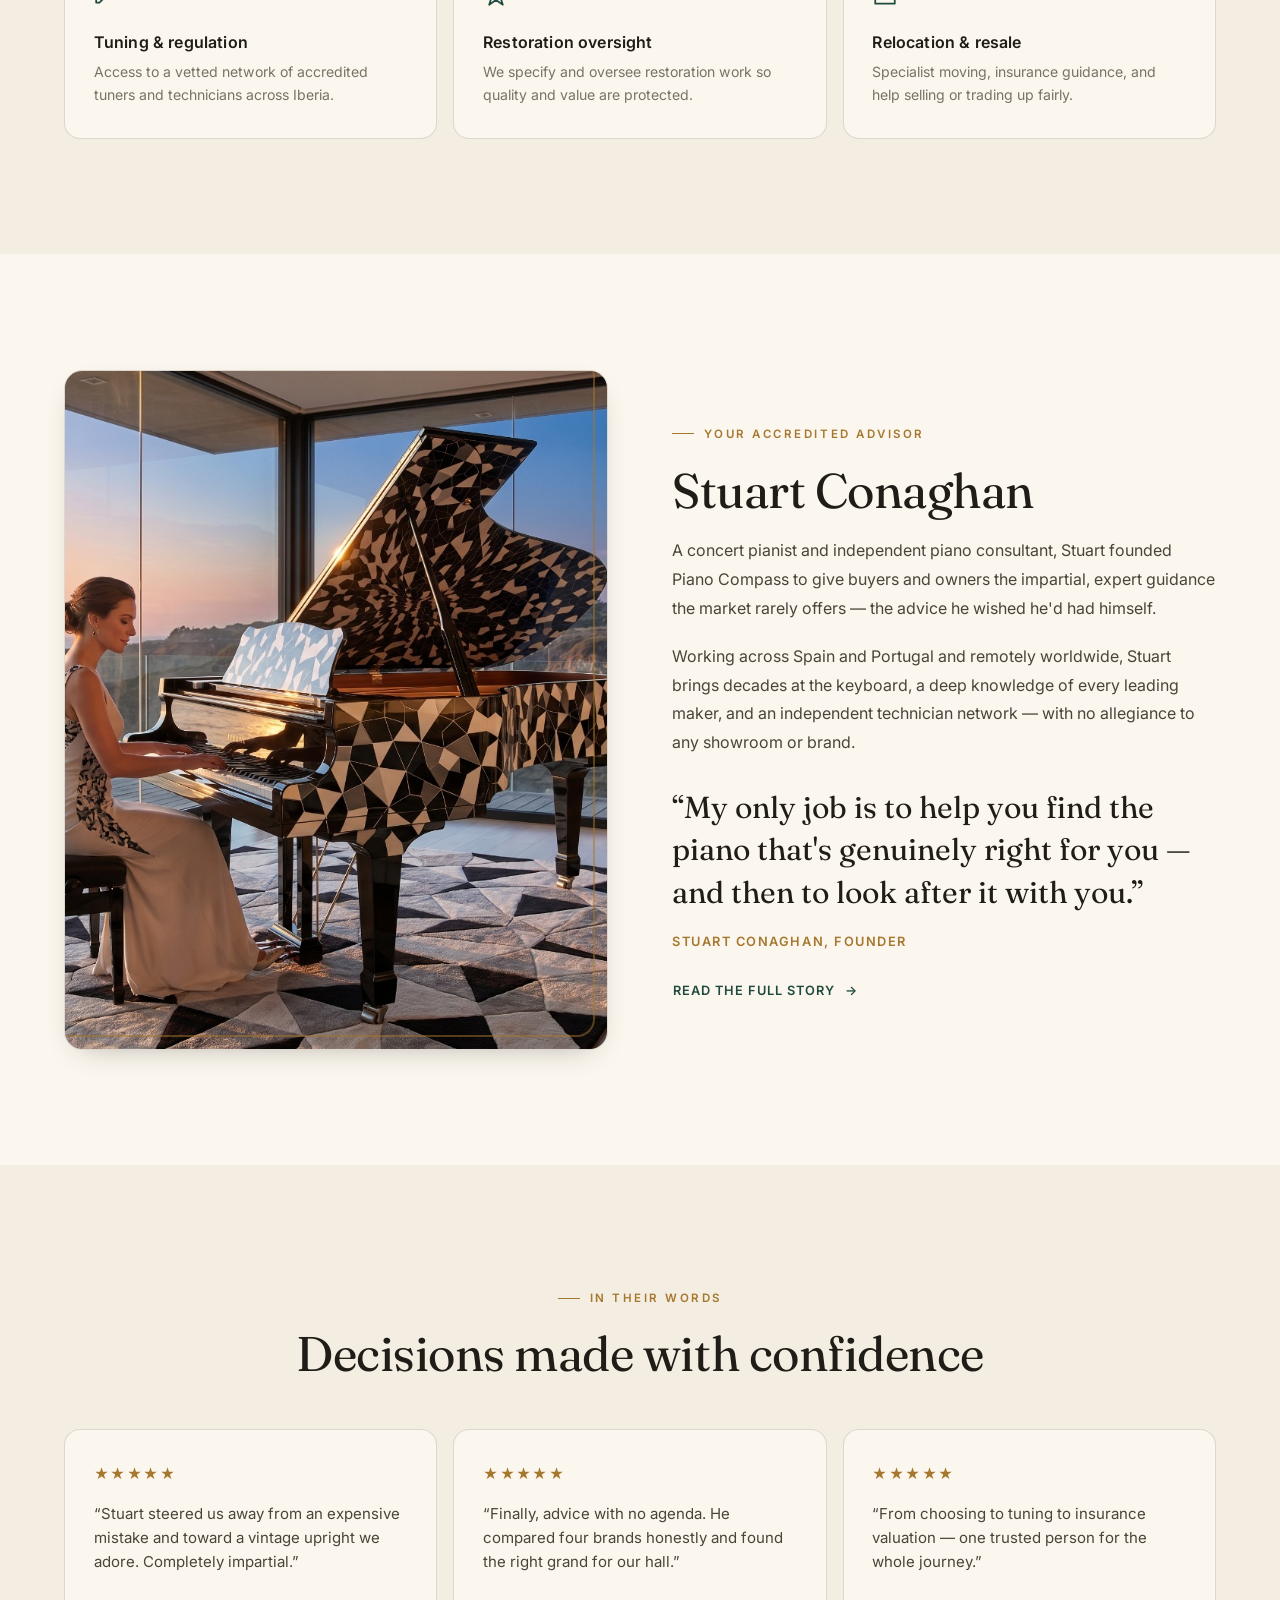
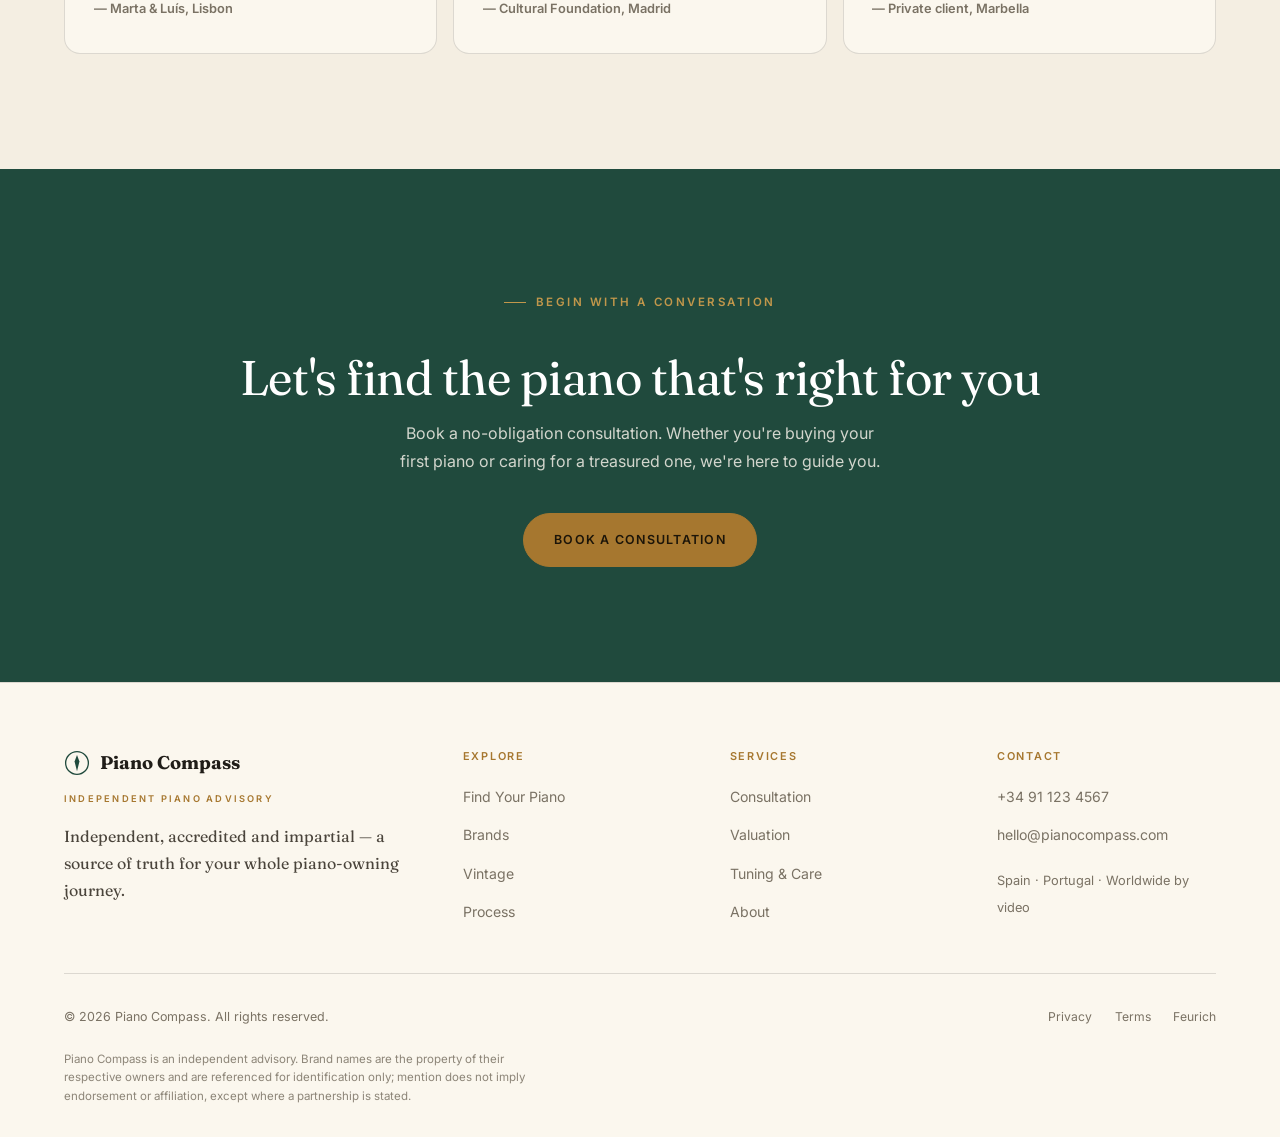
==== commit f4afdd6b: "Redesign as Piano Compass: independent, accredited piano advisory Reposition the site from a Feurich" ====
--- a/index.html
+++ b/index.html
@@ -4,311 +4,418 @@
   <meta charset="UTF-8">
   <meta name="viewport" content="width=device-width, initial-scale=1.0">
   <meta name="base-path" content="">
-  <title>Stuart Conaghan — Concert Pianist &amp; Piano Consultant</title>
-  <meta name="description" content="Concert pianist and independent piano consultant for Spain and Portugal. Luxury editions, self-playing pianos, grand and upright pianos, bespoke custom design.">
-  <meta property="og:title" content="Stuart Conaghan">
-  <meta property="og:description" content="Vienna craftsmanship, Iberian passion. Independent piano consultancy for Spain and Portugal.">
+  <title>Piano Compass — Independent, Accredited Piano Advisory</title>
+  <meta name="description" content="Piano Compass is an independent, accredited piano advisory and source of truth. We help buyers and owners find the best-fit piano through an impartial, consultative process — across Feurich and all leading brands, plus vintage and pre-owned instruments.">
+  <meta property="og:title" content="Piano Compass — Find the piano that's right for you">
+  <meta property="og:description" content="Independent, accredited and impartial. A source of truth for your whole piano-owning journey.">
   <meta property="og:type" content="website">
   <link rel="preconnect" href="https://fonts.googleapis.com">
   <link rel="preconnect" href="https://fonts.gstatic.com" crossorigin>
-  <link href="https://fonts.googleapis.com/css2?family=Cormorant+Garamond:ital,wght@0,300;0,400;0,500;1,300;1,400&family=Inter:wght@300;400;500&family=Playfair+Display:ital,wght@0,400;0,500;1,400&display=swap" rel="stylesheet">
+  <link href="https://fonts.googleapis.com/css2?family=Fraunces:ital,opsz,wght@0,9..144,300..600;1,9..144,300..500&family=Inter:wght@300;400;500;600&display=swap" rel="stylesheet">
   <script>try{var t=localStorage.getItem('fi_theme');if(t)document.documentElement.dataset.theme=t;}catch(e){}</script>
   <link rel="stylesheet" href="css/style.css">
-  <link rel="stylesheet" href="css/themes.css">
 </head>
 <body>
 
-  <!-- Navigation -->
+  <!-- ============ NAV ============ -->
   <nav id="nav">
-    <a href="index.html" class="nav__logo">Stuart Conaghan<span>Concert Pianist &amp; Piano Consultant</span></a>
+    <a href="index.html" class="nav__logo" aria-label="Piano Compass home">
+      <svg class="nav__logo-mark" viewBox="0 0 32 32" fill="none" aria-hidden="true">
+        <circle cx="16" cy="16" r="14" stroke="currentColor" stroke-width="1.6"/>
+        <path d="M16 6l3 8-3 12-3-12 3-8z" fill="currentColor"/>
+        <circle cx="16" cy="16" r="1.8" fill="var(--bg)"/>
+      </svg>
+      <span class="nav__logo-text"><b>Piano Compass</b><span>Independent Piano Advisory</span></span>
+    </a>
 
     <button class="nav__toggle" id="nav-toggle" aria-expanded="false" aria-label="Menu">
       <span></span><span></span><span></span>
     </button>
 
     <div class="nav__menu" id="nav-menu">
+      <a href="#finder" class="nav__link" data-i18n="nav.findPiano">Find Your Piano</a>
       <div class="nav__dropdown">
-        <a href="#collection" class="nav__link" data-i18n="nav.collection">Collection</a>
+        <a href="brands.html" class="nav__link" data-i18n="nav.brands">Brands</a>
         <ul class="nav__dropdown-menu">
-          <li><a href="collection/luxury.html" data-i18n="nav.luxury"></a></li>
-          <li><a href="collection/self-playing.html" data-i18n="nav.selfPlaying"></a></li>
-          <li><a href="collection/grand-uprights.html" data-i18n="nav.grandUprights"></a></li>
-          <li><a href="collection/custom-design.html" data-i18n="nav.customDesign"></a></li>
+          <li><a href="brands.html" data-i18n="nav.allBrands">All Brands We Advise On</a></li>
+          <li><a href="collection/luxury.html" data-i18n="nav.feurich">Feurich — Featured Partner</a></li>
+          <li><a href="collection/grand-uprights.html" data-i18n="nav.grandUprights">Grands &amp; Uprights</a></li>
+          <li><a href="collection/self-playing.html" data-i18n="nav.selfPlaying">Self-Playing Pianos</a></li>
+          <li><a href="vintage.html" data-i18n="nav.vintage">Vintage &amp; Pre-Owned</a></li>
         </ul>
       </div>
-
-      <a href="#services" class="nav__link" data-i18n="nav.services"></a>
-      <a href="#journey" class="nav__link" data-i18n="nav.journey"></a>
-      <a href="#about" class="nav__link" data-i18n="nav.about"></a>
-      <a href="contact.html" class="nav__link" data-i18n="nav.contact"></a>
-      <a href="gallery.html" class="nav__link" data-i18n="nav.gallery"></a>
-
-      <div class="nav__dropdown nav__theme">
-        <button class="nav__link nav__theme-trigger" type="button"><span data-i18n="theme.label">Theme</span> ▾</button>
-        <ul class="nav__dropdown-menu">
-          <li><button type="button" data-theme-btn="noir" data-i18n="theme.noir"></button></li>
-          <li><button type="button" data-theme-btn="galeria" data-i18n="theme.galeria"></button></li>
-          <li><button type="button" data-theme-btn="hogar" data-i18n="theme.hogar"></button></li>
-          <li><button type="button" data-theme-btn="publico" data-i18n="theme.publico"></button></li>
-          <li><button type="button" data-theme-btn="familia" data-i18n="theme.familia"></button></li>
-          <li><button type="button" data-theme-btn="arte" data-i18n="theme.arte"></button></li>
-        </ul>
-      </div>
-      <div class="nav__lang">
-        <button data-lang="en">EN</button>
-        <button data-lang="es">ES</button>
-        <button data-lang="de">DE</button>
-        <button data-lang="fr">FR</button>
-        <button data-lang="pt">PT</button>
-      </div>
-
-      <a href="contact.html" class="nav__book" data-i18n="nav.bookConsultation"></a>
+      <a href="vintage.html" class="nav__link" data-i18n="nav.vintage">Vintage</a>
+      <a href="services.html" class="nav__link" data-i18n="nav.services">Services</a>
+      <a href="#process" class="nav__link" data-i18n="nav.process">Process</a>
+      <a href="about.html" class="nav__link" data-i18n="nav.about">About</a>
+      <a href="contact.html" class="nav__link" data-i18n="nav.contact">Contact</a>
+
+      <div class="nav__utils">
+        <div class="nav__lang">
+          <button data-lang="en">EN</button>
+          <button data-lang="es">ES</button>
+          <button data-lang="de">DE</button>
+          <button data-lang="fr">FR</button>
+          <button data-lang="pt">PT</button>
+        </div>
+        <button class="nav__theme" id="theme-toggle" type="button" aria-label="Toggle light or dark theme">
+          <svg class="icon-sun" viewBox="0 0 24 24" fill="none" stroke="currentColor" stroke-width="1.7" stroke-linecap="round"><circle cx="12" cy="12" r="4.2"/><path d="M12 2v2M12 20v2M4.9 4.9l1.4 1.4M17.7 17.7l1.4 1.4M2 12h2M20 12h2M4.9 19.1l1.4-1.4M17.7 6.3l1.4-1.4"/></svg>
+          <svg class="icon-moon" viewBox="0 0 24 24" fill="currentColor"><path d="M21 12.8A8.5 8.5 0 1 1 11.2 3a6.7 6.7 0 0 0 9.8 9.8z"/></svg>
+        </button>
+        <a href="contact.html" class="nav__book" data-i18n="nav.bookConsultation">Book a Consultation</a>
+      </div>
     </div>
   </nav>
 
-  <!-- Hero -->
-  <section class="hero" id="home">
-    <div class="hero__bg">
-      <div class="hero__slide is-active" data-slide="0"></div>
-      <div class="hero__slide" data-slide="1"></div>
-      <div class="hero__slide" data-slide="2"></div>
-    </div>
-    <div class="hero__content">
-      <p class="hero__eyebrow" data-i18n="hero.eyebrow"></p>
-      <h1 class="hero__title" data-i18n="hero.title"></h1>
-      <p class="hero__subtitle" data-i18n="hero.subtitle"></p>
-      <div class="hero__actions">
-        <a href="#collection" class="btn btn--gold" data-i18n="hero.cta"></a>
-        <a href="contact.html" class="btn btn--outline" data-i18n="hero.secondary"></a>
-      </div>
-    </div>
-    <div class="hero__dots" aria-hidden="true">
-      <button class="hero__dot is-active" data-dot="0"></button>
-      <button class="hero__dot" data-dot="1"></button>
-      <button class="hero__dot" data-dot="2"></button>
-    </div>
-    <div class="hero__scroll" aria-hidden="true">
-      <span>Scroll</span>
-      <div class="hero__scroll-line"></div>
-    </div>
-  </section>
-
-  <!-- Brand Introduction -->
-  <section class="brand-intro section" id="brand">
+  <!-- ============ HERO ============ -->
+  <header class="hero">
+    <div class="container">
+      <div class="hero__grid">
+        <div class="hero__intro">
+          <p class="hero__eyebrow">
+            <b data-i18n="hero.tag1">Independent</b><span class="dot"></span>
+            <b data-i18n="hero.tag2">Accredited</b><span class="dot"></span>
+            <b data-i18n="hero.tag3">Impartial</b>
+          </p>
+          <h1 class="hero__title" data-i18n="hero.title">Find the piano that's <em>right for you</em></h1>
+          <p class="hero__subtitle" data-i18n="hero.subtitle">Your accredited source of truth for the whole piano-owning journey — impartial guidance for buyers and owners, across every leading brand and vintage instrument.</p>
+          <div class="hero__actions">
+            <a href="#finder" class="btn btn--gold" data-i18n="hero.cta">Start the best-fit finder</a>
+            <a href="contact.html" class="btn btn--outline" data-i18n="hero.secondary">Book a consultation</a>
+          </div>
+          <div class="hero__trust">
+            <span class="hero__trust-item"><svg viewBox="0 0 24 24" fill="none" stroke="currentColor" stroke-width="1.8" stroke-linecap="round" stroke-linejoin="round"><path d="M20 6L9 17l-5-5"/></svg><span data-i18n="hero.trust1">No sales commission bias</span></span>
+            <span class="hero__trust-item"><svg viewBox="0 0 24 24" fill="none" stroke="currentColor" stroke-width="1.8" stroke-linecap="round" stroke-linejoin="round"><path d="M20 6L9 17l-5-5"/></svg><span data-i18n="hero.trust2">Every leading brand</span></span>
+            <span class="hero__trust-item"><svg viewBox="0 0 24 24" fill="none" stroke="currentColor" stroke-width="1.8" stroke-linecap="round" stroke-linejoin="round"><path d="M20 6L9 17l-5-5"/></svg><span data-i18n="hero.trust3">Vintage verified</span></span>
+          </div>
+        </div>
+        <div class="hero__visual">
+          <div class="hero__card">
+            <img src="images/self-playing-walnut.jpeg" alt="A finely finished grand piano in a warm interior">
+          </div>
+          <div class="hero__quote" data-i18n="hero.quote">"The advice I wish I'd had before my first piano."</div>
+          <div class="hero__badge">
+            <b data-i18n="hero.badgeNum">25+ yrs</b>
+            <span data-i18n="hero.badgeLabel">advising pianists, families &amp; institutions</span>
+          </div>
+        </div>
+      </div>
+    </div>
+  </header>
+
+  <!-- ============ TRUST STRIP ============ -->
+  <section class="trust">
+    <div class="container">
+      <div class="trust__grid">
+        <div class="trust__item">
+          <svg viewBox="0 0 24 24" fill="none" stroke="currentColor" stroke-width="1.6" stroke-linecap="round" stroke-linejoin="round"><path d="M12 2l8 3v6c0 5-3.5 8.5-8 11-4.5-2.5-8-6-8-11V5l8-3z"/></svg>
+          <h4 data-i18n="trust.t1Title">Impartial by design</h4>
+          <p data-i18n="trust.t1Desc">We work for you, not a showroom. No brand quota, no pressure — only the best fit for your playing, space and budget.</p>
+        </div>
+        <div class="trust__item">
+          <svg viewBox="0 0 24 24" fill="none" stroke="currentColor" stroke-width="1.6" stroke-linecap="round" stroke-linejoin="round"><path d="M12 15a4 4 0 100-8 4 4 0 000 8z"/><path d="M12 2v3M12 19v3M2 12h3M19 12h3"/></svg>
+          <h4 data-i18n="trust.t2Title">Accredited expertise</h4>
+          <p data-i18n="trust.t2Desc">Guidance grounded in professional standards, decades of hands-on experience and an independent technician network.</p>
+        </div>
+        <div class="trust__item">
+          <svg viewBox="0 0 24 24" fill="none" stroke="currentColor" stroke-width="1.6" stroke-linecap="round" stroke-linejoin="round"><circle cx="11" cy="11" r="7"/><path d="M21 21l-4.3-4.3"/></svg>
+          <h4 data-i18n="trust.t3Title">A source of truth</h4>
+          <p data-i18n="trust.t3Desc">Clear, jargon-free answers on brands, models, value and condition — so you can decide with confidence.</p>
+        </div>
+        <div class="trust__item">
+          <svg viewBox="0 0 24 24" fill="none" stroke="currentColor" stroke-width="1.6" stroke-linecap="round" stroke-linejoin="round"><path d="M12 21s-7-4.3-9-9a5 5 0 019-3 5 5 0 019 3c-2 4.7-9 9-9 9z"/></svg>
+          <h4 data-i18n="trust.t4Title">For the whole journey</h4>
+          <p data-i18n="trust.t4Desc">From first purchase to tuning, restoration, valuation and resale — one trusted partner for life.</p>
+        </div>
+      </div>
+    </div>
+  </section>
+
+  <!-- ============ BRAND INTRO / STATS ============ -->
+  <section class="section" id="approach">
     <div class="container">
       <div class="brand-intro__grid">
         <div class="brand-intro__text">
-          <p class="eyebrow" data-i18n="brandIntro.eyebrow"></p>
-          <div class="gold-rule"></div>
-          <h2 data-reveal data-i18n="brandIntro.title"></h2>
-          <p class="lead" data-reveal data-reveal-delay="1" data-i18n="brandIntro.text"></p>
-        </div>
-        <div class="stats-row">
-          <div class="stat" data-reveal data-reveal-delay="1">
-            <span class="stat__number" data-count="1851" data-i18n="brandIntro.foundedYear"></span>
-            <span class="stat__label" data-i18n="brandIntro.foundedLabel"></span>
-          </div>
-          <div class="stat" data-reveal data-reveal-delay="2">
-            <span class="stat__number" data-count="5" data-i18n="brandIntro.generationsNum"></span>
-            <span class="stat__label" data-i18n="brandIntro.generationsLabel"></span>
-          </div>
-          <div class="stat" data-reveal data-reveal-delay="3">
-            <span class="stat__number" data-i18n="brandIntro.finishesNum"></span>
-            <span class="stat__label" data-i18n="brandIntro.finishesLabel"></span>
-          </div>
-        </div>
-      </div>
-    </div>
-  </section>
-
-  <!-- Collection -->
-  <section class="section section--dark" id="collection">
-    <div class="container">
-      <div class="collection__header" data-reveal>
-        <p class="eyebrow" data-i18n="collection.eyebrow"></p>
-        <div class="gold-rule gold-rule--center"></div>
-        <h2 data-i18n="collection.title"></h2>
-        <p class="lead" style="margin-top:.8rem" data-i18n="collection.subtitle"></p>
-      </div>
-      <div class="collection__grid">
-        <a href="collection/luxury.html" class="collection-card" data-reveal>
-          <div class="collection-card__img collection-card__img--luxury"></div>
-          <div class="collection-card__body">
-            <h3 data-i18n="collection.luxury.title"></h3>
-            <p data-i18n="collection.luxury.desc"></p>
-            <span class="collection-card__cta" data-i18n="collection.explore"></span>
-          </div>
-        </a>
-        <a href="collection/self-playing.html" class="collection-card" data-reveal data-reveal-delay="1">
-          <div class="collection-card__img collection-card__img--selfplaying"></div>
-          <div class="collection-card__body">
-            <h3 data-i18n="collection.selfPlaying.title"></h3>
-            <p data-i18n="collection.selfPlaying.desc"></p>
-            <span class="collection-card__cta" data-i18n="collection.explore"></span>
-          </div>
-        </a>
-        <a href="collection/grand-uprights.html" class="collection-card" data-reveal>
-          <div class="collection-card__img collection-card__img--grands"></div>
-          <div class="collection-card__body">
-            <h3 data-i18n="collection.grandUprights.title"></h3>
-            <p data-i18n="collection.grandUprights.desc"></p>
-            <span class="collection-card__cta" data-i18n="collection.explore"></span>
-          </div>
-        </a>
-        <a href="collection/custom-design.html" class="collection-card" data-reveal data-reveal-delay="1">
-          <div class="collection-card__img collection-card__img--custom"></div>
-          <div class="collection-card__body">
-            <h3 data-i18n="collection.customDesign.title"></h3>
-            <p data-i18n="collection.customDesign.desc"></p>
-            <span class="collection-card__cta" data-i18n="collection.explore"></span>
-          </div>
-        </a>
-      </div>
-    </div>
-  </section>
-
-  <!-- Featured: Vienna V123 -->
-  <section class="featured section" id="vienna">
-    <div class="container">
-      <div class="featured__grid">
-        <div class="featured__visual" data-reveal="left">
-          <div class="featured__badge" data-i18n="featured.madeIn"></div>
-          <img src="images/self-playing-walnut.jpeg" alt="Feurich Vienna V123 upright" style="position:absolute;inset:0;width:100%;height:100%;object-fit:cover;opacity:.85;">
-        </div>
-        <div class="featured__content" data-reveal="right">
-          <p class="eyebrow" data-i18n="featured.eyebrow"></p>
-          <div class="gold-rule"></div>
-          <h2 data-i18n="featured.title"></h2>
-          <p class="featured__subtitle" data-i18n="featured.madeIn"></p>
-          <p class="featured__text" data-i18n="featured.text"></p>
-          <div class="featured__specs">
-            <div class="featured__spec" data-i18n="featured.spec1"></div>
-            <div class="featured__spec" data-i18n="featured.spec2"></div>
-            <div class="featured__spec" data-i18n="featured.spec3"></div>
-            <div class="featured__spec" data-i18n="featured.spec4"></div>
-            <div class="featured__spec" data-i18n="featured.spec5"></div>
-          </div>
-          <a href="contact.html?interest=upright" class="btn btn--gold" data-i18n="featured.cta"></a>
-        </div>
-      </div>
-    </div>
-  </section>
-
-  <!-- Self-Playing -->
-  <section class="self-playing section section--dark" id="self-playing">
-    <div class="container">
-      <div class="self-playing__grid">
-        <div class="self-playing__content" data-reveal="left">
-          <p class="eyebrow" data-i18n="selfPlayingSection.eyebrow"></p>
-          <div class="gold-rule"></div>
-          <h2 data-i18n="selfPlayingSection.title"></h2>
-          <p class="lead" style="margin:.8rem 0 1.5rem" data-i18n="selfPlayingSection.text"></p>
-          <div class="self-playing__features">
-            <div class="sp-feature" data-i18n="selfPlayingSection.f1"></div>
-            <div class="sp-feature" data-i18n="selfPlayingSection.f2"></div>
-            <div class="sp-feature" data-i18n="selfPlayingSection.f3"></div>
-            <div class="sp-feature" data-i18n="selfPlayingSection.f4"></div>
-            <div class="sp-feature" data-i18n="selfPlayingSection.f5"></div>
-          </div>
-          <a href="collection/self-playing.html" class="btn btn--ghost" style="margin-top:1.5rem" data-i18n="selfPlayingSection.cta"></a>
-        </div>
-        <div class="self-playing__visual" data-reveal="right">
-          <img src="images/self-playing-walnut.jpeg" alt="Feurich self-playing piano at sunset" class="self-playing__img" loading="lazy">
-        </div>
-      </div>
-    </div>
-  </section>
-
-  <!-- Services -->
+          <p class="eyebrow" data-i18n="intro.eyebrow">What Piano Compass is</p>
+          <h2 data-reveal data-i18n="intro.title">An accredited home for anyone on a piano-owning journey.</h2>
+          <p class="lead" data-reveal data-reveal-delay="1" data-i18n="intro.lead" style="margin-top:1.2rem">Buying or living with a piano should not mean navigating sales pressure and conflicting opinions alone.</p>
+          <p data-reveal data-reveal-delay="1" data-i18n="intro.text" style="margin-top:1.2rem">Piano Compass is an independent advisory that stands beside you — not behind a sales counter. We translate a complex market into clear guidance, help you shortlist and play-test the right instruments, arrange independent inspection, and support you for as long as you own the piano. We advise across Feurich, every leading maker, and carefully verified vintage instruments.</p>
+        </div>
+        <div class="stats-row" data-reveal="right">
+          <div class="stat">
+            <span class="stat__number" data-i18n="intro.stat1Num">25+</span>
+            <span class="stat__label" data-i18n="intro.stat1Label">Years advising owners</span>
+          </div>
+          <div class="stat">
+            <span class="stat__number" data-i18n="intro.stat2Num">30+</span>
+            <span class="stat__label" data-i18n="intro.stat2Label">Brands we cover</span>
+          </div>
+          <div class="stat">
+            <span class="stat__number" data-i18n="intro.stat3Num">0</span>
+            <span class="stat__label" data-i18n="intro.stat3Label">Brand sales targets</span>
+          </div>
+        </div>
+      </div>
+    </div>
+  </section>
+
+  <!-- ============ WHO WE HELP ============ -->
+  <section class="section section--tint" id="who">
+    <div class="container">
+      <div class="section-head section-head--center" data-reveal>
+        <p class="eyebrow eyebrow--center" data-i18n="audience.eyebrow">Who we help</p>
+        <h2 data-i18n="audience.title">Wherever you are in your piano journey</h2>
+      </div>
+      <div class="audience" style="margin-top:3rem">
+        <div class="audience__col" data-reveal>
+          <span class="audience__tag" data-i18n="audience.buyersTag">Buyers</span>
+          <h3 data-i18n="audience.buyersTitle" style="margin-top:.4rem">Finding the right instrument</h3>
+          <ul class="audience__list">
+            <li><svg viewBox="0 0 24 24" fill="none" stroke="currentColor" stroke-width="1.8" stroke-linecap="round" stroke-linejoin="round"><path d="M20 6L9 17l-5-5"/></svg><span data-i18n="audience.b1">First-time buyers choosing between digital, upright and grand</span></li>
+            <li><svg viewBox="0 0 24 24" fill="none" stroke="currentColor" stroke-width="1.8" stroke-linecap="round" stroke-linejoin="round"><path d="M20 6L9 17l-5-5"/></svg><span data-i18n="audience.b2">Families matching a growing student to the right piano</span></li>
+            <li><svg viewBox="0 0 24 24" fill="none" stroke="currentColor" stroke-width="1.8" stroke-linecap="round" stroke-linejoin="round"><path d="M20 6L9 17l-5-5"/></svg><span data-i18n="audience.b3">Advancing pianists and professionals upgrading their instrument</span></li>
+            <li><svg viewBox="0 0 24 24" fill="none" stroke="currentColor" stroke-width="1.8" stroke-linecap="round" stroke-linejoin="round"><path d="M20 6L9 17l-5-5"/></svg><span data-i18n="audience.b4">Schools, hotels and venues specifying for public spaces</span></li>
+          </ul>
+        </div>
+        <div class="audience__col" data-reveal data-reveal-delay="1">
+          <span class="audience__tag" data-i18n="audience.ownersTag">Owners</span>
+          <h3 data-i18n="audience.ownersTitle" style="margin-top:.4rem">Caring for the piano you have</h3>
+          <ul class="audience__list">
+            <li><svg viewBox="0 0 24 24" fill="none" stroke="currentColor" stroke-width="1.8" stroke-linecap="round" stroke-linejoin="round"><path d="M20 6L9 17l-5-5"/></svg><span data-i18n="audience.o1">Independent valuations and honest condition assessments</span></li>
+            <li><svg viewBox="0 0 24 24" fill="none" stroke="currentColor" stroke-width="1.8" stroke-linecap="round" stroke-linejoin="round"><path d="M20 6L9 17l-5-5"/></svg><span data-i18n="audience.o2">Tuning, regulation and restoration through vetted technicians</span></li>
+            <li><svg viewBox="0 0 24 24" fill="none" stroke="currentColor" stroke-width="1.8" stroke-linecap="round" stroke-linejoin="round"><path d="M20 6L9 17l-5-5"/></svg><span data-i18n="audience.o3">Relocation, insurance and inheritance guidance</span></li>
+            <li><svg viewBox="0 0 24 24" fill="none" stroke="currentColor" stroke-width="1.8" stroke-linecap="round" stroke-linejoin="round"><path d="M20 6L9 17l-5-5"/></svg><span data-i18n="audience.o4">Selling or trading up, at a fair and informed price</span></li>
+          </ul>
+        </div>
+      </div>
+    </div>
+  </section>
+
+  <!-- ============ BEST-FIT FINDER ============ -->
+  <section class="section" id="finder">
+    <div class="container">
+      <div class="finder">
+        <div class="finder__inner">
+          <div class="finder__head">
+            <div>
+              <p class="eyebrow" data-i18n="finder.eyebrow">The best-fit finder</p>
+              <h2 data-i18n="finder.title">A consultative shortlist in four questions</h2>
+            </div>
+            <div class="finder__progress" aria-hidden="true">
+              <span class="on"></span><span></span><span></span><span></span>
+            </div>
+          </div>
+
+          <!-- Step 1 -->
+          <div class="finder__step active" data-step="0">
+            <p class="finder__q" data-i18n="finder.q1">Who will play it most?</p>
+            <p class="finder__hint" data-i18n="finder.q1hint">This shapes touch, tone and how much instrument you need.</p>
+            <div class="finder__opts">
+              <button class="finder__opt" data-value="beginner"><b data-i18n="finder.q1a">A beginner or child</b><span data-i18n="finder.q1as">Starting out, building habit</span></button>
+              <button class="finder__opt" data-value="hobby"><b data-i18n="finder.q1b">A returning / hobby player</b><span data-i18n="finder.q1bs">Playing for pleasure</span></button>
+              <button class="finder__opt" data-value="advanced"><b data-i18n="finder.q1c">An advanced pianist</b><span data-i18n="finder.q1cs">Exams, performance, teaching</span></button>
+              <button class="finder__opt" data-value="venue"><b data-i18n="finder.q1d">A venue or institution</b><span data-i18n="finder.q1ds">School, hotel, hall</span></button>
+            </div>
+          </div>
+
+          <!-- Step 2 -->
+          <div class="finder__step" data-step="1">
+            <p class="finder__q" data-i18n="finder.q2">What's the space like?</p>
+            <p class="finder__hint" data-i18n="finder.q2hint">Room size and acoustics guide the right size and type.</p>
+            <div class="finder__opts">
+              <button class="finder__opt" data-value="apartment"><b data-i18n="finder.q2a">Apartment / small room</b><span data-i18n="finder.q2as">Space is limited</span></button>
+              <button class="finder__opt" data-value="livingroom"><b data-i18n="finder.q2b">Family living room</b><span data-i18n="finder.q2bs">A room to fill, not overwhelm</span></button>
+              <button class="finder__opt" data-value="large"><b data-i18n="finder.q2c">Large / open-plan room</b><span data-i18n="finder.q2cs">Room for a grand to breathe</span></button>
+              <button class="finder__opt" data-value="public"><b data-i18n="finder.q2d">Public / performance space</b><span data-i18n="finder.q2ds">Projection matters most</span></button>
+            </div>
+          </div>
+
+          <!-- Step 3 -->
+          <div class="finder__step" data-step="2">
+            <p class="finder__q" data-i18n="finder.q3">New, vintage, or open to both?</p>
+            <p class="finder__hint" data-i18n="finder.q3hint">Vintage can offer remarkable value — when properly verified.</p>
+            <div class="finder__opts">
+              <button class="finder__opt" data-value="new"><b data-i18n="finder.q3a">New instruments</b><span data-i18n="finder.q3as">Warranty and latest engineering</span></button>
+              <button class="finder__opt" data-value="vintage"><b data-i18n="finder.q3b">Vintage &amp; pre-owned</b><span data-i18n="finder.q3bs">Character and value</span></button>
+              <button class="finder__opt" data-value="either"><b data-i18n="finder.q3c">Open to both</b><span data-i18n="finder.q3cs">Best value, either way</span></button>
+              <button class="finder__opt" data-value="selfplay"><b data-i18n="finder.q3d">Self-playing capable</b><span data-i18n="finder.q3ds">Plays on its own too</span></button>
+            </div>
+          </div>
+
+          <!-- Step 4 -->
+          <div class="finder__step" data-step="3">
+            <p class="finder__q" data-i18n="finder.q4">What matters most?</p>
+            <p class="finder__hint" data-i18n="finder.q4hint">We'll weight your shortlist toward this priority.</p>
+            <div class="finder__opts">
+              <button class="finder__opt" data-value="value"><b data-i18n="finder.q4a">Best value for money</b><span data-i18n="finder.q4as">Every euro well spent</span></button>
+              <button class="finder__opt" data-value="tone"><b data-i18n="finder.q4b">Tone &amp; touch</b><span data-i18n="finder.q4bs">The playing experience</span></button>
+              <button class="finder__opt" data-value="design"><b data-i18n="finder.q4c">Design &amp; finish</b><span data-i18n="finder.q4cs">A piece for the room</span></button>
+              <button class="finder__opt" data-value="longevity"><b data-i18n="finder.q4d">Longevity &amp; resale</b><span data-i18n="finder.q4ds">Holds its value</span></button>
+            </div>
+          </div>
+
+          <!-- Result -->
+          <div class="finder__result" data-result>
+            <p class="eyebrow" data-i18n="finder.resultEyebrow">Your starting point</p>
+            <h3 data-result-title>—</h3>
+            <p data-result-text>—</p>
+            <div class="finder__result-tags" data-result-tags></div>
+            <a href="contact.html" class="btn btn--brass" data-i18n="finder.resultCta">Book a consultation to refine this</a>
+          </div>
+
+          <div class="finder__nav">
+            <button class="finder__back" data-back hidden data-i18n="finder.back">Back</button>
+            <button class="finder__back" data-restart hidden data-i18n="finder.restart">Start again</button>
+          </div>
+        </div>
+      </div>
+    </div>
+  </section>
+
+  <!-- ============ BRANDS ============ -->
+  <section class="section section--tint" id="brands">
+    <div class="container">
+      <div class="section-head" data-reveal>
+        <p class="eyebrow" data-i18n="brands.eyebrow">Brands we advise on</p>
+        <h2 data-i18n="brands.title">Every leading maker — assessed on its merits</h2>
+        <p class="lead" data-i18n="brands.subtitle" style="margin-top:1rem">We hold no brand allegiance. Feurich is our featured partner, but our job is to recommend the maker and model that genuinely fits you — new or vintage.</p>
+      </div>
+      <div class="brands-grid">
+        <div class="brand-tile brand-tile--featured" data-reveal>
+          <span class="brand-tile__origin" data-i18n="brands.feurichOrigin">Vienna · Featured partner</span>
+          <span class="brand-tile__name">Feurich</span>
+          <p data-i18n="brands.feurichDesc">Viennese craftsmanship since 1851 — expressive uprights and grands, bespoke finishes and self-playing options.</p>
+          <span class="brand-tile__note" data-i18n="brands.feurichNote">Explore Feurich →</span>
+        </div>
+        <div class="brand-tile" data-reveal data-reveal-delay="1">
+          <span class="brand-tile__origin" data-i18n="brands.steinwayOrigin">Hamburg / New York</span>
+          <span class="brand-tile__name">Steinway &amp; Sons</span>
+          <p data-i18n="brands.steinwayDesc">The performance benchmark for concert grands, with a legendary resale market.</p>
+        </div>
+        <div class="brand-tile" data-reveal data-reveal-delay="2">
+          <span class="brand-tile__origin" data-i18n="brands.bosendorferOrigin">Vienna</span>
+          <span class="brand-tile__name">Bösendorfer</span>
+          <p data-i18n="brands.bosendorferDesc">Warm, singing Viennese tone and the famed extended-bass Imperial.</p>
+        </div>
+        <div class="brand-tile" data-reveal>
+          <span class="brand-tile__origin" data-i18n="brands.fadioliOrigin">Italy</span>
+          <span class="brand-tile__name">Fazioli</span>
+          <p data-i18n="brands.fazioliDesc">Modern hand-built grands prized for clarity, power and craftsmanship.</p>
+        </div>
+        <div class="brand-tile" data-reveal data-reveal-delay="1">
+          <span class="brand-tile__origin" data-i18n="brands.yamahaOrigin">Japan</span>
+          <span class="brand-tile__name">Yamaha</span>
+          <p data-i18n="brands.yamahaDesc">Consistent, reliable instruments at every level — a superb first serious piano.</p>
+        </div>
+        <div class="brand-tile" data-reveal data-reveal-delay="2">
+          <span class="brand-tile__origin" data-i18n="brands.moreOrigin">And more</span>
+          <span class="brand-tile__name">Kawai · Blüthner · Bechstein</span>
+          <p data-i18n="brands.moreDesc">Schimmel, Grotrian, Shigeru Kawai and other respected makers — new and pre-owned.</p>
+          <span class="brand-tile__note"><a href="brands.html" data-i18n="brands.moreNote">See all brands →</a></span>
+        </div>
+      </div>
+    </div>
+  </section>
+
+  <!-- ============ VINTAGE ============ -->
+  <section class="section" id="vintage">
+    <div class="container">
+      <div class="split">
+        <div class="split__content" data-reveal="left">
+          <p class="eyebrow" data-i18n="vintageHome.eyebrow">Vintage &amp; pre-owned</p>
+          <h2 data-i18n="vintageHome.title">The right vintage piano can be the buy of a lifetime</h2>
+          <p data-i18n="vintageHome.text" style="margin-top:1rem">A well-chosen vintage instrument offers character, craftsmanship and value that new pianos rarely match — but condition is everything. We source, appraise and independently verify vintage and pre-owned pianos so you buy with certainty, not hope.</p>
+          <ul class="checklist">
+            <li><svg viewBox="0 0 24 24" fill="none" stroke="currentColor" stroke-width="1.8" stroke-linecap="round" stroke-linejoin="round"><path d="M20 6L9 17l-5-5"/></svg><span data-i18n="vintageHome.c1">Provenance and serial-number dating</span></li>
+            <li><svg viewBox="0 0 24 24" fill="none" stroke="currentColor" stroke-width="1.8" stroke-linecap="round" stroke-linejoin="round"><path d="M20 6L9 17l-5-5"/></svg><span data-i18n="vintageHome.c2">Independent structural &amp; soundboard inspection</span></li>
+            <li><svg viewBox="0 0 24 24" fill="none" stroke="currentColor" stroke-width="1.8" stroke-linecap="round" stroke-linejoin="round"><path d="M20 6L9 17l-5-5"/></svg><span data-i18n="vintageHome.c3">Honest restoration cost and value forecast</span></li>
+            <li><svg viewBox="0 0 24 24" fill="none" stroke="currentColor" stroke-width="1.8" stroke-linecap="round" stroke-linejoin="round"><path d="M20 6L9 17l-5-5"/></svg><span data-i18n="vintageHome.c4">Bespoke sourcing for a specific maker or era</span></li>
+          </ul>
+          <a href="vintage.html" class="btn btn--gold" data-i18n="vintageHome.cta">Explore vintage sourcing</a>
+        </div>
+        <div class="split__media" data-reveal="right">
+          <img src="images/custom-grand-mosaic.jpeg" alt="A vintage grand piano being inspected">
+        </div>
+      </div>
+    </div>
+  </section>
+
+  <!-- ============ PROCESS ============ -->
+  <section class="section section--tint" id="process">
+    <div class="container">
+      <div class="section-head section-head--center" data-reveal>
+        <p class="eyebrow eyebrow--center" data-i18n="process.eyebrow">The consultative process</p>
+        <h2 data-i18n="process.title">A calm, guided path to the right decision</h2>
+      </div>
+      <div class="process__grid" style="margin-top:3rem">
+        <div class="process-step" data-reveal>
+          <span class="process-step__num">01</span>
+          <h4 data-i18n="process.s1Title">Discovery</h4>
+          <p data-i18n="process.s1Desc">A relaxed conversation about your playing, space, taste and budget. No pressure, no jargon.</p>
+        </div>
+        <div class="process-step" data-reveal data-reveal-delay="1">
+          <span class="process-step__num">02</span>
+          <h4 data-i18n="process.s2Title">Impartial shortlist</h4>
+          <p data-i18n="process.s2Desc">A curated shortlist across brands, new and vintage — with the trade-offs explained clearly.</p>
+        </div>
+        <div class="process-step" data-reveal data-reveal-delay="2">
+          <span class="process-step__num">03</span>
+          <h4 data-i18n="process.s3Title">Play-test &amp; inspect</h4>
+          <p data-i18n="process.s3Desc">We arrange playing sessions and independent inspection so you compare like for like.</p>
+        </div>
+        <div class="process-step" data-reveal data-reveal-delay="3">
+          <span class="process-step__num">04</span>
+          <h4 data-i18n="process.s4Title">Acquire &amp; care</h4>
+          <p data-i18n="process.s4Desc">We help you buy well, arrange delivery, and support tuning and care for the life of the piano.</p>
+        </div>
+      </div>
+    </div>
+  </section>
+
+  <!-- ============ SERVICES ============ -->
   <section class="section" id="services">
     <div class="container">
-      <div class="services__header" data-reveal>
-        <p class="eyebrow" data-i18n="services.eyebrow"></p>
-        <div class="gold-rule gold-rule--center"></div>
-        <h2 data-i18n="services.title"></h2>
-        <p class="lead" style="margin-top:.8rem" data-i18n="services.subtitle"></p>
-      </div>
-      <div class="services__grid">
+      <div class="section-head section-head--center" data-reveal>
+        <p class="eyebrow eyebrow--center" data-i18n="servicesHome.eyebrow">Owner services</p>
+        <h2 data-i18n="servicesHome.title">Support for as long as you own the piano</h2>
+      </div>
+      <div class="services__grid" style="margin-top:3rem">
         <div class="service-item" data-reveal>
-          <span class="service-item__icon">✦</span>
-          <h4 data-i18n="services.s1Title"></h4>
-          <p data-i18n="services.s1Desc"></p>
+          <span class="service-item__icon"><svg viewBox="0 0 24 24" fill="none" stroke="currentColor" stroke-width="1.6" stroke-linecap="round" stroke-linejoin="round"><path d="M12 20a8 8 0 100-16 8 8 0 000 16z"/><path d="M12 8v4l3 2"/></svg></span>
+          <h4 data-i18n="servicesHome.s1Title">Independent consultation</h4>
+          <p data-i18n="servicesHome.s1Desc">One-to-one advice in your home or by video to find the right instrument for you.</p>
         </div>
         <div class="service-item" data-reveal data-reveal-delay="1">
-          <span class="service-item__icon">✦</span>
-          <h4 data-i18n="services.s2Title"></h4>
-          <p data-i18n="services.s2Desc"></p>
+          <span class="service-item__icon"><svg viewBox="0 0 24 24" fill="none" stroke="currentColor" stroke-width="1.6" stroke-linecap="round" stroke-linejoin="round"><path d="M4 21V10M4 10l8-6 8 6M4 10h16v11"/></svg></span>
+          <h4 data-i18n="servicesHome.s2Title">Sourcing &amp; acquisition</h4>
+          <p data-i18n="servicesHome.s2Desc">We locate the right piano — new or vintage — and negotiate a fair, informed price.</p>
         </div>
         <div class="service-item" data-reveal data-reveal-delay="2">
-          <span class="service-item__icon">✦</span>
-          <h4 data-i18n="services.s3Title"></h4>
-          <p data-i18n="services.s3Desc"></p>
+          <span class="service-item__icon"><svg viewBox="0 0 24 24" fill="none" stroke="currentColor" stroke-width="1.6" stroke-linecap="round" stroke-linejoin="round"><path d="M12 3v18M8 7h8M8 11h8M8 15h5"/></svg></span>
+          <h4 data-i18n="servicesHome.s3Title">Valuation &amp; appraisal</h4>
+          <p data-i18n="servicesHome.s3Desc">Independent written valuations for purchase, insurance, inheritance or sale.</p>
         </div>
         <div class="service-item" data-reveal>
-          <span class="service-item__icon">✦</span>
-          <h4 data-i18n="services.s4Title"></h4>
-          <p data-i18n="services.s4Desc"></p>
+          <span class="service-item__icon"><svg viewBox="0 0 24 24" fill="none" stroke="currentColor" stroke-width="1.6" stroke-linecap="round" stroke-linejoin="round"><path d="M14 7l3 3M5 19l9-9-3-3-9 9v3h3z"/></svg></span>
+          <h4 data-i18n="servicesHome.s4Title">Tuning &amp; regulation</h4>
+          <p data-i18n="servicesHome.s4Desc">Access to a vetted network of accredited tuners and technicians across Iberia.</p>
         </div>
         <div class="service-item" data-reveal data-reveal-delay="1">
-          <span class="service-item__icon">✦</span>
-          <h4 data-i18n="services.s5Title"></h4>
-          <p data-i18n="services.s5Desc"></p>
+          <span class="service-item__icon"><svg viewBox="0 0 24 24" fill="none" stroke="currentColor" stroke-width="1.6" stroke-linecap="round" stroke-linejoin="round"><path d="M12 2l2.4 7.4H22l-6 4.4 2.3 7.2L12 16.6 5.7 21l2.3-7.2-6-4.4h7.6z"/></svg></span>
+          <h4 data-i18n="servicesHome.s5Title">Restoration oversight</h4>
+          <p data-i18n="servicesHome.s5Desc">We specify and oversee restoration work so quality and value are protected.</p>
         </div>
         <div class="service-item" data-reveal data-reveal-delay="2">
-          <span class="service-item__icon">✦</span>
-          <h4 data-i18n="services.s6Title"></h4>
-          <p data-i18n="services.s6Desc"></p>
-        </div>
-      </div>
-    </div>
-  </section>
-
-  <!-- Journey / Engagement Process -->
-  <section class="section section--dark" id="journey">
-    <div class="container">
-      <div class="journey__header" data-reveal>
-        <p class="eyebrow" data-i18n="journey.eyebrow"></p>
-        <div class="gold-rule gold-rule--center"></div>
-        <h2 data-i18n="journey.title"></h2>
-        <p class="lead" style="margin-top:.8rem" data-i18n="journey.subtitle"></p>
-      </div>
-      <div class="journey__steps">
-        <div class="journey-step" data-reveal>
-          <div class="journey-step__num">01</div>
-          <h4 data-i18n="journey.step1Title"></h4>
-          <p data-i18n="journey.step1Desc"></p>
-        </div>
-        <div class="journey-step" data-reveal data-reveal-delay="1">
-          <div class="journey-step__num">02</div>
-          <h4 data-i18n="journey.step2Title"></h4>
-          <p data-i18n="journey.step2Desc"></p>
-        </div>
-        <div class="journey-step" data-reveal data-reveal-delay="2">
-          <div class="journey-step__num">03</div>
-          <h4 data-i18n="journey.step3Title"></h4>
-          <p data-i18n="journey.step3Desc"></p>
-        </div>
-        <div class="journey-step" data-reveal>
-          <div class="journey-step__num">04</div>
-          <h4 data-i18n="journey.step4Title"></h4>
-          <p data-i18n="journey.step4Desc"></p>
-        </div>
-        <div class="journey-step" data-reveal data-reveal-delay="1">
-          <div class="journey-step__num">05</div>
-          <h4 data-i18n="journey.step5Title"></h4>
-          <p data-i18n="journey.step5Desc"></p>
-        </div>
-        <div class="journey-step" data-reveal data-reveal-delay="2">
-          <div class="journey-step__num">06</div>
-          <h4 data-i18n="journey.step6Title"></h4>
-          <p data-i18n="journey.step6Desc"></p>
-        </div>
-      </div>
-    </div>
-  </section>
-
-  <!-- About -->
-  <section class="section" id="about">
+          <span class="service-item__icon"><svg viewBox="0 0 24 24" fill="none" stroke="currentColor" stroke-width="1.6" stroke-linecap="round" stroke-linejoin="round"><path d="M3 7h18v13H3zM3 7l3-4h12l3 4M9 12h6"/></svg></span>
+          <h4 data-i18n="servicesHome.s6Title">Relocation &amp; resale</h4>
+          <p data-i18n="servicesHome.s6Desc">Specialist moving, insurance guidance, and help selling or trading up fairly.</p>
+        </div>
+      </div>
+    </div>
+  </section>
+
+  <!-- ============ EXPERT ============ -->
+  <section class="section section--tint" id="about">
     <div class="container">
       <div class="about__grid">
         <div class="about__visual" data-reveal="left">
@@ -316,79 +423,111 @@
           <div class="about__img-frame"></div>
         </div>
         <div class="about__content" data-reveal="right">
-          <p class="eyebrow" data-i18n="about.eyebrow"></p>
-          <div class="gold-rule"></div>
-          <h2 data-i18n="about.title"></h2>
-          <p data-i18n="about.text1" style="margin-top:1.5rem"></p>
-          <p data-i18n="about.text2"></p>
-          <a href="about.html" class="btn btn--ghost" style="margin-top:2rem" data-i18n="about.cta"></a>
-        </div>
-      </div>
-    </div>
-  </section>
-
-  <!-- Contact CTA -->
+          <p class="eyebrow" data-i18n="expert.eyebrow">Your accredited advisor</p>
+          <h2 data-i18n="expert.title">Stuart Conaghan</h2>
+          <p style="margin-top:1.2rem" data-i18n="expert.text1">A concert pianist and independent piano consultant, Stuart founded Piano Compass to give buyers and owners the impartial, expert guidance the market rarely offers — the advice he wished he'd had himself.</p>
+          <p data-i18n="expert.text2">Working across Spain and Portugal and remotely worldwide, Stuart brings decades at the keyboard, a deep knowledge of every leading maker, and an independent technician network — with no allegiance to any showroom or brand.</p>
+          <blockquote class="expert-quote" style="margin-top:1.8rem">
+            <span data-i18n="expert.quote">"My only job is to help you find the piano that's genuinely right for you — and then to look after it with you."</span>
+            <cite data-i18n="expert.cite">Stuart Conaghan, Founder</cite>
+          </blockquote>
+          <a href="about.html" class="btn btn--ghost" style="margin-top:1.8rem" data-i18n="expert.cta">Read the full story</a>
+        </div>
+      </div>
+    </div>
+  </section>
+
+  <!-- ============ TESTIMONIALS ============ -->
+  <section class="section" id="voices">
+    <div class="container">
+      <div class="section-head section-head--center" data-reveal>
+        <p class="eyebrow eyebrow--center" data-i18n="voices.eyebrow">In their words</p>
+        <h2 data-i18n="voices.title">Decisions made with confidence</h2>
+      </div>
+      <div class="quotes" style="margin-top:3rem">
+        <div class="quote-card" data-reveal>
+          <div class="quote-card__stars" aria-hidden="true">★★★★★</div>
+          <p data-i18n="voices.q1">"Stuart steered us away from an expensive mistake and toward a vintage upright we adore. Completely impartial."</p>
+          <cite data-i18n="voices.q1cite">— Marta &amp; Luís, Lisbon</cite>
+        </div>
+        <div class="quote-card" data-reveal data-reveal-delay="1">
+          <div class="quote-card__stars" aria-hidden="true">★★★★★</div>
+          <p data-i18n="voices.q2">"Finally, advice with no agenda. He compared four brands honestly and found the right grand for our hall."</p>
+          <cite data-i18n="voices.q2cite">— Cultural Foundation, Madrid</cite>
+        </div>
+        <div class="quote-card" data-reveal data-reveal-delay="2">
+          <div class="quote-card__stars" aria-hidden="true">★★★★★</div>
+          <p data-i18n="voices.q3">"From choosing to tuning to insurance valuation — one trusted person for the whole journey."</p>
+          <cite data-i18n="voices.q3cite">— Private client, Marbella</cite>
+        </div>
+      </div>
+    </div>
+  </section>
+
+  <!-- ============ CONTACT CTA ============ -->
   <section class="contact-cta" id="contact">
     <div class="container">
-      <p class="eyebrow" data-reveal data-i18n="contactCta.eyebrow"></p>
-      <div class="gold-rule gold-rule--center" data-reveal></div>
-      <h2 data-reveal data-i18n="contactCta.title"></h2>
-      <p data-reveal data-i18n="contactCta.subtitle"></p>
-      <a href="contact.html" class="btn btn--gold" data-reveal data-i18n="contactCta.cta"></a>
-    </div>
-  </section>
-
-  <!-- Footer -->
+      <p class="eyebrow eyebrow--center" data-reveal data-i18n="contactCta.eyebrow">Begin with a conversation</p>
+      <h2 data-reveal data-i18n="contactCta.title">Let's find the piano that's right for you</h2>
+      <p data-reveal data-i18n="contactCta.subtitle">Book a no-obligation consultation. Whether you're buying your first piano or caring for a treasured one, we're here to guide you.</p>
+      <a href="contact.html" class="btn btn--brass" data-reveal data-i18n="contactCta.cta">Book a consultation</a>
+    </div>
+  </section>
+
+  <!-- ============ FOOTER ============ -->
   <footer>
     <div class="container">
       <div class="footer__grid">
         <div class="footer__brand">
-          <div class="footer__brand-logo">Stuart Conaghan</div>
-          <div class="footer__brand-sub">Concert Pianist &amp; Piano Consultant</div>
-          <p class="footer__tagline" data-i18n="footer.tagline"></p>
+          <div class="footer__brand-logo">
+            <svg viewBox="0 0 32 32" fill="none" aria-hidden="true"><circle cx="16" cy="16" r="14" stroke="currentColor" stroke-width="1.6"/><path d="M16 6l3 8-3 12-3-12 3-8z" fill="currentColor"/></svg>
+            <b>Piano Compass</b>
+          </div>
+          <div class="footer__brand-sub" data-i18n="footer.sub">Independent Piano Advisory</div>
+          <p class="footer__tagline" data-i18n="footer.tagline">Independent, accredited and impartial — a source of truth for your whole piano-owning journey.</p>
         </div>
         <div>
-          <p class="footer__col-title" data-i18n="nav.collection"></p>
+          <p class="footer__col-title" data-i18n="footer.explore">Explore</p>
           <ul class="footer__links">
-            <li><a href="collection/luxury.html" data-i18n="nav.luxury"></a></li>
-            <li><a href="collection/self-playing.html" data-i18n="nav.selfPlaying"></a></li>
-            <li><a href="collection/grand-uprights.html" data-i18n="nav.grandUprights"></a></li>
-            <li><a href="collection/custom-design.html" data-i18n="nav.customDesign"></a></li>
+            <li><a href="#finder" data-i18n="nav.findPiano">Find Your Piano</a></li>
+            <li><a href="brands.html" data-i18n="nav.brands">Brands</a></li>
+            <li><a href="vintage.html" data-i18n="nav.vintage">Vintage</a></li>
+            <li><a href="#process" data-i18n="nav.process">Our Process</a></li>
           </ul>
         </div>
         <div>
-          <p class="footer__col-title" data-i18n="nav.services"></p>
+          <p class="footer__col-title" data-i18n="nav.services">Services</p>
           <ul class="footer__links">
-            <li><a href="services.html" data-i18n="nav.services"></a></li>
-            <li><a href="#journey" data-i18n="nav.journey"></a></li>
-            <li><a href="about.html" data-i18n="nav.about"></a></li>
-            <li><a href="contact.html" data-i18n="nav.contact"></a></li>
+            <li><a href="services.html" data-i18n="footer.consultation">Consultation</a></li>
+            <li><a href="services.html" data-i18n="footer.valuation">Valuation</a></li>
+            <li><a href="services.html" data-i18n="footer.care">Tuning &amp; Care</a></li>
+            <li><a href="about.html" data-i18n="nav.about">About</a></li>
           </ul>
         </div>
         <div>
-          <p class="footer__col-title" data-i18n="contact.emailLabel"></p>
+          <p class="footer__col-title" data-i18n="footer.contactTitle">Contact</p>
           <ul class="footer__links">
-            <li><a href="tel:+34911234567" data-i18n="contact.phoneVal"></a></li>
-            <li><a href="mailto:info@stuartconaghan.com" data-i18n="contact.emailVal"></a></li>
-            <li style="margin-top:.5rem"><span data-i18n="contact.hoursVal" style="font-size:.75rem;color:var(--text-muted);"></span></li>
+            <li><a href="tel:+34911234567">+34 91 123 4567</a></li>
+            <li><a href="mailto:hello@pianocompass.com">hello@pianocompass.com</a></li>
+            <li style="margin-top:.4rem"><span style="font-size:.8rem;color:var(--muted)" data-i18n="footer.region">Spain · Portugal · Worldwide by video</span></li>
           </ul>
         </div>
       </div>
       <div class="footer__bottom">
-        <p class="footer__copyright" data-i18n="footer.copyright"></p>
+        <p class="footer__copyright" data-i18n="footer.copyright">© 2026 Piano Compass. All rights reserved.</p>
         <div class="footer__legal">
-          <a href="#" data-i18n="footer.privacy"></a>
-          <a href="#" data-i18n="footer.terms"></a>
-          <a href="https://feurich.com" target="_blank" rel="noopener" data-i18n="footer.feurich"></a>
-        </div>
-      </div>
+          <a href="#" data-i18n="footer.privacy">Privacy</a>
+          <a href="#" data-i18n="footer.terms">Terms</a>
+          <a href="https://feurich.com" target="_blank" rel="noopener" data-i18n="footer.feurich">Feurich</a>
+        </div>
+      </div>
+      <p class="footer__disclaimer" data-i18n="footer.disclaimer">Piano Compass is an independent advisory. Brand names are the property of their respective owners and are referenced for identification only; mention does not imply endorsement or affiliation, except where a partnership is stated.</p>
     </div>
   </footer>
 
   <script src="js/i18n.js"></script>
   <script src="js/main.js"></script>
   <script src="js/theme.js"></script>
-  <script src="js/lightbox.js"></script>
-  <script src="js/hero-carousel.js"></script>
+  <script src="js/finder.js"></script>
 </body>
 </html>
--- a/css/style.css
+++ b/css/style.css
@@ -1,1242 +1,632 @@
-/* ── Reset & Variables ─────────────────────────────────── */
+/* ============================================================
+   Piano Compass — Independent, accredited piano advisory
+   Editorial "source of truth" design system
+   Light + dark, warm paper / ink / pine / brass
+   ============================================================ */
+
 *, *::before, *::after { box-sizing: border-box; margin: 0; padding: 0; }
 
 :root {
-  --bg:        #080808;
-  --surface:   #111111;
-  --surface2:  #1a1a1a;
-  --gold:      #c9a84c;
-  --gold-lt:   #e8d5a3;
-  --gold-dk:   #8b6914;
-  --text:      #f0ebe0;
-  --text-muted:#888;
-  --border:    rgba(201,168,76,.18);
-  --serif:     'Playfair Display', Georgia, serif;
-  --accent:    'Cormorant Garamond', 'Times New Roman', serif;
-  --sans:      'Inter', system-ui, sans-serif;
-  --max:       1320px;
-  --ease:      cubic-bezier(.25,.46,.45,.94);
-}
-
-html { scroll-behavior: smooth; font-size: 16px; }
+  /* Light (default) — warm paper */
+  --bg:         #f4eee2;
+  --surface:    #fbf7ee;
+  --surface2:   #ece3d2;
+  --ink:        #201d18;
+  --ink-soft:   #4a443b;
+  --muted:      #7a7264;
+  --line:       rgba(32,29,24,.14);
+  --line-soft:  rgba(32,29,24,.08);
+
+  --pine:       #204a3d;
+  --pine-soft:  #2f6553;
+  --brass:      #a6772f;
+  --brass-lt:   #c1974b;
+  --sky:        #33566a;
+
+  --shadow:     0 24px 60px -30px rgba(32,29,24,.4);
+  --shadow-sm:  0 10px 30px -18px rgba(32,29,24,.45);
+
+  /* Aliases so legacy class rules keep resolving */
+  --gold:       var(--brass);
+  --gold-lt:    var(--brass-lt);
+  --gold-dk:    #7c5a24;
+  --text:       var(--ink);
+  --text-muted: var(--muted);
+  --border:     var(--line);
+
+  --serif:  'Fraunces', Georgia, 'Times New Roman', serif;
+  --accent: 'Fraunces', Georgia, serif;
+  --sans:   'Inter', system-ui, -apple-system, sans-serif;
+  --max:    1280px;
+  --ease:   cubic-bezier(.22,.61,.36,1);
+}
+
+:root[data-theme="dark"] {
+  --bg:         #14130d;
+  --surface:    #1c1a13;
+  --surface2:   #24211a;
+  --ink:        #f1ead9;
+  --ink-soft:   #d8cfbd;
+  --muted:      #9a9081;
+  --line:       rgba(241,234,217,.15);
+  --line-soft:  rgba(241,234,217,.08);
+
+  --pine:       #82bda3;
+  --pine-soft:  #a9d4c1;
+  --brass:      #d6ac63;
+  --brass-lt:   #ecca8b;
+  --sky:        #8fb6cb;
+
+  --shadow:     0 26px 70px -30px rgba(0,0,0,.7);
+  --shadow-sm:  0 12px 34px -20px rgba(0,0,0,.7);
+}
+
+html { scroll-behavior: smooth; font-size: 16px; -webkit-text-size-adjust: 100%; }
 
 body {
   background: var(--bg);
-  color: var(--text);
+  color: var(--ink);
   font-family: var(--sans);
   line-height: 1.7;
   overflow-x: hidden;
-  cursor: none;
-}
-
+  transition: background .4s var(--ease), color .4s var(--ease);
+}
 body.menu-open { overflow: hidden; }
 
 img { display: block; max-width: 100%; }
 a { color: inherit; text-decoration: none; }
-button { background: none; border: none; cursor: none; font: inherit; }
+button { background: none; border: none; cursor: pointer; font: inherit; color: inherit; }
 ul { list-style: none; }
-
-/* ── Typography ────────────────────────────────────────── */
+::selection { background: var(--pine); color: #fff; }
+
+/* ── Typography ─────────────────────────────────────────── */
+h1,h2,h3,h4,h5 { font-family: var(--serif); font-weight: 400; line-height: 1.1; letter-spacing: -.01em; color: var(--ink); }
+h1 { font-size: clamp(2.6rem, 6vw, 5.2rem); }
+h2 { font-size: clamp(1.9rem, 3.8vw, 3.1rem); }
+h3 { font-size: clamp(1.3rem, 2.2vw, 1.8rem); }
+h4 { font-size: 1.05rem; font-family: var(--sans); font-weight: 600; letter-spacing: .01em; }
+p  { color: var(--ink-soft); font-size: 1rem; }
+
 .eyebrow {
-  display: inline-block;
-  font-family: var(--sans);
-  font-size: .7rem;
-  font-weight: 400;
-  letter-spacing: .2em;
-  text-transform: uppercase;
-  color: var(--gold);
+  display: inline-flex; align-items: center; gap: .6rem;
+  font-family: var(--sans); font-size: .72rem; font-weight: 600;
+  letter-spacing: .22em; text-transform: uppercase; color: var(--brass);
   margin-bottom: 1.2rem;
 }
-
-h1, h2, h3, h4 { font-family: var(--serif); line-height: 1.15; font-weight: 400; }
-
-h1 { font-size: clamp(2.8rem, 7vw, 6rem); }
-h2 { font-size: clamp(2rem, 4vw, 3.4rem); }
-h3 { font-size: clamp(1.3rem, 2.5vw, 1.9rem); }
-h4 { font-size: 1.1rem; font-family: var(--sans); font-weight: 500; letter-spacing: .05em; }
-
-p { color: var(--text-muted); font-size: .97rem; }
-.lead { font-family: var(--accent); font-size: clamp(1.05rem,1.8vw,1.3rem); color: var(--text-muted); }
-
-/* ── Layout ────────────────────────────────────────────── */
+.eyebrow::before {
+  content: ''; width: 22px; height: 1px; background: var(--brass); display: inline-block;
+}
+.eyebrow--center { justify-content: center; }
+.eyebrow--plain::before { display: none; }
+
+.lead {
+  font-family: var(--serif); font-weight: 300;
+  font-size: clamp(1.15rem, 1.9vw, 1.5rem); line-height: 1.5; color: var(--ink-soft);
+}
+
+.gold-rule { width: 46px; height: 2px; background: var(--brass); margin: 1.4rem 0 2.2rem; border-radius: 2px; }
+.gold-rule--center { margin-left: auto; margin-right: auto; }
+
+/* ── Layout ─────────────────────────────────────────────── */
 .container { width: 90%; max-width: var(--max); margin: 0 auto; }
-.section { padding: clamp(5rem, 10vw, 9rem) 0; }
+.container--narrow { max-width: 860px; }
+.section { padding: clamp(4.5rem, 9vw, 8rem) 0; }
+.section--tint  { background: var(--surface); }
+.section--tint2 { background: var(--surface2); }
+.section--pine  { background: var(--pine); color: #f4efe4; }
+.section-head { max-width: 720px; }
+.section-head--center { margin: 0 auto; text-align: center; }
+.section-head h2 { margin-bottom: .8rem; }
+.section-head .lead { margin-top: .4rem; }
+
+/* Legacy aliases */
 .section--dark { background: var(--surface); }
 .section--darker { background: var(--surface2); }
 
-.gold-rule { width: 48px; height: 1px; background: var(--gold); margin: 1.5rem 0 2.5rem; }
-.gold-rule--center { margin-left: auto; margin-right: auto; }
-
-/* ── Buttons ───────────────────────────────────────────── */
+/* ── Buttons ────────────────────────────────────────────── */
 .btn {
-  display: inline-flex;
-  align-items: center;
-  gap: .6rem;
-  padding: .9rem 2.4rem;
-  font-size: .8rem;
-  letter-spacing: .15em;
-  text-transform: uppercase;
-  font-weight: 500;
-  transition: all .3s var(--ease);
-  position: relative;
-  overflow: hidden;
-}
-
-.btn::after {
-  content: '';
-  position: absolute;
-  inset: 0;
-  background: rgba(255,255,255,.06);
-  opacity: 0;
-  transition: opacity .3s;
-}
-.btn:hover::after { opacity: 1; }
-
-.btn--gold {
-  background: var(--gold);
-  color: #080808;
-  border: 1px solid var(--gold);
-}
-.btn--gold:hover { background: var(--gold-lt); border-color: var(--gold-lt); }
-
+  display: inline-flex; align-items: center; gap: .6rem;
+  padding: .95rem 1.9rem; font-size: .78rem; font-weight: 600;
+  letter-spacing: .1em; text-transform: uppercase;
+  border-radius: 999px; border: 1.5px solid transparent;
+  transition: transform .25s var(--ease), background .25s, color .25s, border-color .25s, box-shadow .25s;
+  cursor: pointer;
+}
+.btn:active { transform: translateY(1px); }
+.btn--gold, .btn--primary {
+  background: var(--pine); color: #f6f2e8; border-color: var(--pine);
+}
+.btn--gold:hover, .btn--primary:hover { background: var(--pine-soft); border-color: var(--pine-soft); box-shadow: var(--shadow-sm); }
+.btn--brass { background: var(--brass); color: #1c1509; border-color: var(--brass); }
+.btn--brass:hover { background: var(--brass-lt); border-color: var(--brass-lt); box-shadow: var(--shadow-sm); }
 .btn--outline {
-  border: 1px solid var(--border);
-  color: var(--text-muted);
-}
-.btn--outline:hover { border-color: var(--gold); color: var(--gold); }
+  border-color: var(--line); color: var(--ink); background: transparent;
+}
+.btn--outline:hover { border-color: var(--pine); color: var(--pine); }
+:root[data-theme="dark"] .btn--gold, :root[data-theme="dark"] .btn--primary { color: #10241d; }
 
 .btn--ghost {
-  color: var(--gold);
-  padding: 0;
-  letter-spacing: .12em;
-  font-size: .75rem;
-}
-.btn--ghost::before {
-  content: '';
-  display: inline-block;
-  width: 28px;
-  height: 1px;
-  background: var(--gold);
-  transition: width .3s var(--ease);
-}
-.btn--ghost:hover::before { width: 48px; }
-
-/* ── Custom Cursor ─────────────────────────────────────── */
-.cursor {
-  width: 40px;
-  height: 40px;
-  border: 1px solid rgba(201,168,76,.5);
-  border-radius: 50%;
-  position: fixed;
-  top: -20px;
-  left: -20px;
-  pointer-events: none;
-  z-index: 9999;
-  transition: width .25s var(--ease), height .25s var(--ease), border-color .25s;
-}
-.cursor.expanded { width: 64px; height: 64px; border-color: var(--gold); }
-.cursor__dot {
-  width: 5px;
-  height: 5px;
-  background: var(--gold);
-  border-radius: 50%;
-  position: fixed;
-  top: -2.5px;
-  left: -2.5px;
-  pointer-events: none;
-  z-index: 9999;
-}
-
-/* ── Scroll Reveal ─────────────────────────────────────── */
-[data-reveal] {
-  opacity: 0;
-  transform: translateY(30px);
-  transition: opacity .8s var(--ease), transform .8s var(--ease);
-}
-[data-reveal="left"] { transform: translateX(-40px); }
-[data-reveal="right"] { transform: translateX(40px); }
-[data-reveal="scale"] { transform: scale(.95); }
+  display: inline-flex; align-items: center; gap: .6rem;
+  color: var(--pine); font-weight: 600; font-size: .8rem;
+  letter-spacing: .08em; text-transform: uppercase; padding: 0;
+}
+.btn--ghost::after { content: '→'; transition: transform .3s var(--ease); }
+.btn--ghost:hover::after { transform: translateX(5px); }
+:root[data-theme="dark"] .btn--ghost { color: var(--pine); }
+
+/* ── Reveal ─────────────────────────────────────────────── */
+[data-reveal] { opacity: 0; transform: translateY(26px); transition: opacity .8s var(--ease), transform .8s var(--ease); }
+[data-reveal="left"]  { transform: translateX(-34px); }
+[data-reveal="right"] { transform: translateX(34px); }
+[data-reveal="scale"] { transform: scale(.96); }
 [data-reveal].revealed { opacity: 1; transform: none; }
-[data-reveal-delay="1"] { transition-delay: .15s; }
-[data-reveal-delay="2"] { transition-delay: .3s; }
-[data-reveal-delay="3"] { transition-delay: .45s; }
-[data-reveal-delay="4"] { transition-delay: .6s; }
-
-/* ── Navigation ────────────────────────────────────────── */
+[data-reveal-delay="1"] { transition-delay: .1s; }
+[data-reveal-delay="2"] { transition-delay: .2s; }
+[data-reveal-delay="3"] { transition-delay: .3s; }
+[data-reveal-delay="4"] { transition-delay: .4s; }
+@media (prefers-reduced-motion: reduce) {
+  [data-reveal] { opacity: 1 !important; transform: none !important; }
+  html { scroll-behavior: auto; }
+}
+
+/* ── Navigation ─────────────────────────────────────────── */
 #nav {
-  position: fixed;
-  top: 0;
-  left: 0;
-  right: 0;
-  z-index: 1000;
-  display: flex;
-  align-items: center;
-  justify-content: space-between;
-  padding: 1.4rem 5%;
-  transition: background .4s, padding .4s, transform .4s;
-}
-
-#nav::before {
-  content: '';
-  position: absolute;
-  inset: 0;
-  background: linear-gradient(to bottom, rgba(8,8,8,.9) 0%, transparent 100%);
-  pointer-events: none;
-  opacity: 0;
-  transition: opacity .4s;
-}
-
-#nav.nav--scrolled { background: rgba(8,8,8,.96); padding: .9rem 5%; backdrop-filter: blur(12px); }
-#nav.nav--scrolled::before { opacity: 0; }
-#nav.nav--hidden { transform: translateY(-100%); }
-#nav.nav--visible { transform: translateY(0); }
-
-.nav__logo {
-  font-family: var(--serif);
-  font-size: 1.05rem;
-  letter-spacing: .15em;
-  color: var(--text);
-  text-transform: uppercase;
-  line-height: 1.05;
+  position: fixed; top: 0; left: 0; right: 0; z-index: 1000;
+  display: flex; align-items: center; justify-content: space-between;
+  padding: 1.15rem 5%;
+  transition: background .35s, padding .35s, box-shadow .35s, transform .4s;
+}
+#nav.nav--scrolled {
+  background: color-mix(in srgb, var(--bg) 88%, transparent);
+  backdrop-filter: blur(14px); -webkit-backdrop-filter: blur(14px);
+  padding: .7rem 5%; box-shadow: 0 1px 0 var(--line);
+}
+#nav.nav--hidden { transform: translateY(-102%); }
+
+.nav__logo { display: flex; align-items: center; gap: .7rem; line-height: 1; }
+.nav__logo-mark { width: 30px; height: 30px; flex: none; color: var(--pine); }
+.nav__logo-text { display: flex; flex-direction: column; }
+.nav__logo b {
+  font-family: var(--serif); font-weight: 500; font-size: 1.12rem;
+  letter-spacing: .01em; color: var(--ink);
 }
 .nav__logo span {
-  display: block;
-  font-family: var(--sans);
-  font-size: .5rem;
-  letter-spacing: .18em;
-  line-height: 1.5;
-  color: var(--gold);
-  margin-top: .35rem;
-}
-
-.nav__menu {
-  display: flex;
-  align-items: center;
-  gap: 2.4rem;
-}
-
+  font-family: var(--sans); font-size: .52rem; font-weight: 600;
+  letter-spacing: .26em; text-transform: uppercase; color: var(--brass); margin-top: .18rem;
+}
+
+.nav__menu { display: flex; align-items: center; gap: 1.9rem; }
 .nav__link {
-  font-size: .7rem;
-  letter-spacing: .15em;
-  text-transform: uppercase;
-  color: var(--text-muted);
-  transition: color .25s;
-  position: relative;
+  font-family: var(--sans); font-size: .74rem; font-weight: 500;
+  letter-spacing: .1em; text-transform: uppercase; color: var(--ink-soft);
+  position: relative; transition: color .25s; white-space: nowrap;
 }
 .nav__link::after {
-  content: '';
-  position: absolute;
-  bottom: -3px;
-  left: 0;
-  width: 0;
-  height: 1px;
-  background: var(--gold);
-  transition: width .3s var(--ease);
-}
-.nav__link:hover, .nav__link.active { color: var(--text); }
+  content: ''; position: absolute; left: 0; bottom: -5px; width: 0; height: 2px;
+  background: var(--brass); transition: width .3s var(--ease);
+}
+.nav__link:hover, .nav__link.active { color: var(--ink); }
 .nav__link:hover::after, .nav__link.active::after { width: 100%; }
 
 /* Dropdown */
 .nav__dropdown { position: relative; }
+.nav__dropdown > .nav__link::before { content: ''; }
 .nav__dropdown-menu {
-  position: absolute;
-  top: calc(100% + 1.2rem);
-  left: 50%;
-  transform: translateX(-50%);
+  position: absolute; top: calc(100% + 1rem); left: 50%;
+  transform: translateX(-50%) translateY(-6px);
+  background: var(--surface); border: 1px solid var(--line);
+  box-shadow: var(--shadow); border-radius: 14px; min-width: 230px; padding: .6rem;
+  opacity: 0; pointer-events: none; transition: opacity .22s, transform .22s var(--ease);
+}
+.nav__dropdown-menu::after { content: ''; position: absolute; left: 0; right: 0; top: -1rem; height: 1rem; }
+.nav__dropdown:hover .nav__dropdown-menu,
+.nav__dropdown:focus-within .nav__dropdown-menu { opacity: 1; pointer-events: all; transform: translateX(-50%) translateY(0); }
+.nav__dropdown-menu a {
+  display: block; padding: .6rem .8rem; border-radius: 9px;
+  font-size: .8rem; letter-spacing: .02em; color: var(--ink-soft); transition: background .2s, color .2s;
+}
+.nav__dropdown-menu a:hover { background: var(--surface2); color: var(--pine); }
+
+.nav__utils { display: flex; align-items: center; gap: .9rem; }
+.nav__lang { display: flex; gap: .1rem; align-items: center; padding-left: 1rem; border-left: 1px solid var(--line); }
+.nav__lang button {
+  font-size: .62rem; font-weight: 600; letter-spacing: .06em; text-transform: uppercase;
+  color: var(--muted); padding: .25rem .3rem; border-radius: 5px; transition: color .2s;
+}
+.nav__lang button.active, .nav__lang button:hover { color: var(--brass); }
+
+.nav__theme {
+  width: 36px; height: 36px; border-radius: 999px; border: 1px solid var(--line);
+  display: inline-flex; align-items: center; justify-content: center; color: var(--ink-soft);
+  transition: border-color .2s, color .2s, background .2s;
+}
+.nav__theme:hover { border-color: var(--pine); color: var(--pine); }
+.nav__theme svg { width: 17px; height: 17px; }
+.nav__theme .icon-moon { display: none; }
+:root[data-theme="dark"] .nav__theme .icon-sun  { display: none; }
+:root[data-theme="dark"] .nav__theme .icon-moon { display: block; }
+
+.nav__book {
+  font-size: .72rem; font-weight: 600; letter-spacing: .08em; text-transform: uppercase;
+  padding: .6rem 1.15rem; border-radius: 999px; background: var(--pine); color: #f6f2e8;
+  white-space: nowrap; transition: background .25s, box-shadow .25s;
+}
+.nav__book:hover { background: var(--pine-soft); box-shadow: var(--shadow-sm); }
+:root[data-theme="dark"] .nav__book { color: #10241d; }
+
+.nav__toggle { display: none; flex-direction: column; gap: 5px; padding: .5rem; }
+.nav__toggle span { display: block; width: 24px; height: 2px; background: var(--ink); border-radius: 2px; transition: all .3s; }
+.nav__toggle[aria-expanded="true"] span:nth-child(1) { transform: rotate(45deg) translate(4px,5px); }
+.nav__toggle[aria-expanded="true"] span:nth-child(2) { opacity: 0; }
+.nav__toggle[aria-expanded="true"] span:nth-child(3) { transform: rotate(-45deg) translate(4px,-5px); }
+
+/* ── Hero ───────────────────────────────────────────────── */
+.hero {
+  position: relative; padding: 11rem 0 5rem; overflow: hidden;
+  background:
+    radial-gradient(120% 90% at 85% -10%, color-mix(in srgb, var(--pine) 16%, transparent) 0%, transparent 55%),
+    radial-gradient(90% 80% at -5% 110%, color-mix(in srgb, var(--brass) 14%, transparent) 0%, transparent 50%);
+}
+.hero__grid { display: grid; grid-template-columns: 1.05fr .95fr; gap: 4rem; align-items: center; }
+.hero__eyebrow {
+  display: inline-flex; align-items: center; gap: .7rem;
+  font-size: .72rem; font-weight: 600; letter-spacing: .2em; text-transform: uppercase;
+  color: var(--brass); margin-bottom: 1.6rem;
+  animation: fadeUp .7s var(--ease) both;
+}
+.hero__eyebrow b { color: var(--ink); font-weight: 600; }
+.hero__eyebrow .dot { width: 4px; height: 4px; border-radius: 50%; background: var(--line); }
+.hero__title { margin-bottom: 1.5rem; animation: fadeUp .7s .1s var(--ease) both; }
+.hero__title em { font-style: italic; color: var(--pine); }
+.hero__subtitle {
+  font-family: var(--serif); font-weight: 300; font-size: clamp(1.1rem,1.7vw,1.4rem);
+  color: var(--ink-soft); max-width: 33ch; margin-bottom: 2.2rem; line-height: 1.5;
+  animation: fadeUp .7s .2s var(--ease) both;
+}
+.hero__actions { display: flex; gap: 1rem; flex-wrap: wrap; animation: fadeUp .7s .3s var(--ease) both; }
+.hero__trust { display: flex; gap: 1.6rem; flex-wrap: wrap; margin-top: 2.6rem; animation: fadeUp .7s .4s var(--ease) both; }
+.hero__trust-item { display: flex; align-items: center; gap: .5rem; font-size: .78rem; color: var(--muted); }
+.hero__trust-item svg { width: 16px; height: 16px; color: var(--pine); flex: none; }
+
+.hero__visual { position: relative; animation: fadeUp .8s .25s var(--ease) both; }
+.hero__card {
+  position: relative; border-radius: 20px; overflow: hidden; box-shadow: var(--shadow);
+  aspect-ratio: 4/5; border: 1px solid var(--line);
+}
+.hero__card img { width: 100%; height: 100%; object-fit: cover; }
+.hero__card::after {
+  content: ''; position: absolute; inset: 0;
+  background: linear-gradient(to top, rgba(20,17,10,.5), transparent 45%);
+}
+.hero__badge {
+  position: absolute; left: -1.4rem; bottom: 2rem; z-index: 3;
+  background: var(--surface); border: 1px solid var(--line); border-radius: 16px;
+  padding: 1.1rem 1.3rem; box-shadow: var(--shadow); max-width: 250px;
+}
+.hero__badge b { font-family: var(--serif); font-size: 2rem; color: var(--pine); display: block; line-height: 1; }
+.hero__badge span { font-size: .74rem; color: var(--muted); }
+.hero__quote {
+  position: absolute; right: -1rem; top: 1.6rem; z-index: 3;
+  background: var(--pine); color: #f4efe4; border-radius: 14px; padding: .8rem 1.1rem;
+  font-size: .78rem; box-shadow: var(--shadow-sm); max-width: 180px;
+}
+
+/* ── Trust strip ────────────────────────────────────────── */
+.trust {
+  border-top: 1px solid var(--line); border-bottom: 1px solid var(--line);
   background: var(--surface);
-  border: 1px solid var(--border);
-  box-shadow: 0 8px 28px rgba(0,0,0,.18);
-  min-width: 220px;
-  padding: .8rem 0;
-  opacity: 0;
-  pointer-events: none;
-  transition: opacity .25s, transform .25s var(--ease);
-  transform: translateX(-50%) translateY(-6px);
-}
-.nav__dropdown-menu::before {
-  content: '';
-  position: absolute;
-  top: -5px;
-  left: 50%;
-  transform: translateX(-50%);
-  border-left: 5px solid transparent;
-  border-right: 5px solid transparent;
-  border-bottom: 5px solid var(--surface);
-}
-/* Transparent bridge over the gap so the menu stays hoverable */
-.nav__dropdown-menu::after {
-  content: '';
-  position: absolute;
-  left: 0;
-  right: 0;
-  top: -1.4rem;
-  height: 1.4rem;
-}
-.nav__dropdown:hover .nav__dropdown-menu,
-.nav__dropdown:focus-within .nav__dropdown-menu {
-  opacity: 1;
-  pointer-events: all;
-  transform: translateX(-50%) translateY(0);
-}
-.nav__dropdown-menu a {
-  display: block;
-  padding: .65rem 1.4rem;
-  font-size: .68rem;
-  letter-spacing: .12em;
-  text-transform: uppercase;
-  color: var(--text-muted);
-  transition: color .2s, background .2s;
-}
-.nav__dropdown-menu a:hover { color: var(--gold); background: var(--surface2); }
-
-.nav__lang {
-  display: flex;
-  gap: .4rem;
-  align-items: center;
-  margin-left: 1rem;
-  padding-left: 1.5rem;
-  border-left: 1px solid var(--border);
-}
-.nav__lang button {
-  font-size: .62rem;
-  letter-spacing: .1em;
-  text-transform: uppercase;
-  color: var(--text-muted);
-  padding: .2rem .35rem;
-  transition: color .2s;
-}
-.nav__lang button.active, .nav__lang button:hover { color: var(--gold); }
-
-.nav__book {
-  font-size: .65rem;
-  letter-spacing: .13em;
-  text-transform: uppercase;
-  padding: .55rem 1.3rem;
-  border: 1px solid var(--border);
-  color: var(--text-muted);
-  transition: all .25s;
-  white-space: nowrap;
-}
-.nav__book:hover { border-color: var(--gold); color: var(--gold); }
-
-.nav__toggle {
-  display: none;
-  flex-direction: column;
-  gap: 5px;
-  padding: .5rem;
-}
-.nav__toggle span {
-  display: block;
-  width: 24px;
-  height: 1px;
-  background: var(--text);
-  transition: all .3s;
-}
-.nav__toggle[aria-expanded="true"] span:nth-child(1) { transform: rotate(45deg) translate(4px, 4px); }
-.nav__toggle[aria-expanded="true"] span:nth-child(2) { opacity: 0; }
-.nav__toggle[aria-expanded="true"] span:nth-child(3) { transform: rotate(-45deg) translate(4px, -4px); }
-
-/* ── Hero ──────────────────────────────────────────────── */
-.hero {
-  height: 100svh;
-  min-height: 680px;
-  display: flex;
-  align-items: center;
-  justify-content: center;
-  text-align: center;
-  position: relative;
-  overflow: hidden;
-}
-
-.hero__bg {
-  position: absolute;
-  inset: 0;
-  background:
-    linear-gradient(to bottom, rgba(8,8,8,.3) 0%, rgba(8,8,8,.6) 50%, rgba(8,8,8,.95) 100%),
-    radial-gradient(ellipse at 60% 40%, rgba(201,168,76,.08) 0%, transparent 70%);
-  background-color: #0d0d0d;
-}
-
-.hero__slide {
-  position: absolute;
-  inset: 0;
-  background: center/cover no-repeat;
-  opacity: 0;
-  mix-blend-mode: var(--hero-img-blend, luminosity);
-  transition: opacity 1.4s ease;
-  will-change: opacity;
-}
-.hero__slide.is-active { opacity: var(--hero-img-opacity, .3); }
-
-.hero__dots {
-  position: absolute;
-  bottom: 5rem;
-  left: 50%;
-  transform: translateX(-50%);
-  display: flex;
-  gap: .6rem;
-  z-index: 3;
-}
-.hero__dot {
-  width: 6px;
-  height: 6px;
-  border-radius: 50%;
-  border: none;
-  background: rgba(255,255,255,.4);
-  cursor: pointer;
-  padding: 0;
-  transition: background .3s, transform .3s;
-}
-.hero__dot.is-active {
-  background: rgba(255,255,255,.95);
-  transform: scale(1.4);
-}
-
-.hero__content {
-  position: relative;
-  z-index: 2;
-  max-width: 800px;
-  padding: 0 1.5rem;
-}
-
-.hero__eyebrow {
-  font-size: .7rem;
-  letter-spacing: .3em;
-  text-transform: uppercase;
-  color: var(--gold);
-  margin-bottom: 1.5rem;
-  animation: fadeUp .8s var(--ease) both;
-}
-
-.hero__title {
-  color: var(--text);
-  margin-bottom: 1.5rem;
-  animation: fadeUp .8s .2s var(--ease) both;
-}
-
-.hero__subtitle {
-  font-family: var(--accent);
-  font-size: clamp(1rem, 2vw, 1.3rem);
-  color: var(--text-muted);
-  margin-bottom: 3rem;
-  animation: fadeUp .8s .35s var(--ease) both;
-}
-
-.hero__actions {
-  display: flex;
-  gap: 1.2rem;
-  justify-content: center;
-  flex-wrap: wrap;
-  animation: fadeUp .8s .5s var(--ease) both;
-}
-
-.hero__scroll {
-  position: absolute;
-  bottom: 2.5rem;
-  left: 50%;
-  transform: translateX(-50%);
-  display: flex;
-  flex-direction: column;
-  align-items: center;
-  gap: .6rem;
-  animation: fadeIn 1s 1.2s both;
-}
-.hero__scroll span { font-size: .6rem; letter-spacing: .2em; text-transform: uppercase; color: var(--text-muted); }
-.hero__scroll-line {
-  width: 1px;
-  height: 40px;
-  background: linear-gradient(to bottom, var(--gold), transparent);
-  animation: scrollPulse 2s 1.5s infinite;
-}
-
-/* ── Brand Intro ───────────────────────────────────────── */
-.brand-intro { padding: clamp(5rem,10vw,8rem) 0; }
-.brand-intro__grid {
-  display: grid;
-  grid-template-columns: 1fr 1fr;
-  gap: 5rem;
-  align-items: center;
-}
-.brand-intro__text h2 { margin-bottom: 1.2rem; }
-.brand-intro__text p { max-width: 480px; line-height: 1.9; }
-
-.stats-row {
-  display: flex;
-  flex-direction: column;
-  gap: 2.5rem;
-  padding-left: 3rem;
-  border-left: 1px solid var(--border);
-}
-.stat__number {
-  display: block;
-  font-family: var(--serif);
-  font-size: clamp(2.5rem, 5vw, 3.8rem);
-  color: var(--gold);
-  line-height: 1;
-}
-.stat__label {
-  display: block;
-  font-size: .7rem;
-  letter-spacing: .15em;
-  text-transform: uppercase;
-  color: var(--text-muted);
-  margin-top: .4rem;
-}
-
-/* ── Collection Grid ───────────────────────────────────── */
-.collection__header { text-align: center; margin-bottom: 4rem; }
-.collection__header h2 { margin-bottom: .8rem; }
-
-.collection__grid {
-  display: grid;
-  grid-template-columns: repeat(2, 1fr);
-  gap: 1.5px;
-  background: var(--border);
-}
-
+}
+.trust__grid { display: grid; grid-template-columns: repeat(4,1fr); }
+.trust__item { padding: 2.2rem 1.6rem; border-left: 1px solid var(--line); }
+.trust__item:first-child { border-left: none; }
+.trust__item svg { width: 26px; height: 26px; color: var(--pine); margin-bottom: .9rem; }
+.trust__item h4 { margin-bottom: .35rem; color: var(--ink); }
+.trust__item p { font-size: .86rem; color: var(--muted); line-height: 1.6; }
+
+/* ── Stats ──────────────────────────────────────────────── */
+.stats-row { display: flex; flex-direction: column; gap: 2.2rem; padding-left: 2.6rem; border-left: 2px solid var(--brass); }
+.stat__number { display: block; font-family: var(--serif); font-size: clamp(2.4rem,4.5vw,3.4rem); color: var(--pine); line-height: 1; }
+.stat__label { display: block; font-size: .72rem; font-weight: 600; letter-spacing: .12em; text-transform: uppercase; color: var(--muted); margin-top: .5rem; }
+.brand-intro__grid { display: grid; grid-template-columns: 1.15fr .85fr; gap: 4.5rem; align-items: center; }
+.brand-intro__text p { max-width: 46ch; }
+
+/* ── Who we help (audiences) ────────────────────────────── */
+.audience { display: grid; grid-template-columns: 1fr 1fr; gap: 1.4rem; }
+.audience__col {
+  background: var(--surface); border: 1px solid var(--line); border-radius: 20px; padding: 2.4rem;
+}
+.audience__col h3 { margin-bottom: .3rem; }
+.audience__tag { font-size: .7rem; font-weight: 600; letter-spacing: .16em; text-transform: uppercase; color: var(--brass); }
+.audience__list { display: flex; flex-direction: column; gap: .9rem; margin-top: 1.6rem; }
+.audience__list li { display: flex; gap: .8rem; font-size: .92rem; color: var(--ink-soft); align-items: flex-start; }
+.audience__list li svg { width: 18px; height: 18px; color: var(--pine); flex: none; margin-top: .18rem; }
+
+/* ── Best-fit Finder ────────────────────────────────────── */
+.finder {
+  background: var(--pine); color: #eef3ec;
+  border-radius: 26px; overflow: hidden; box-shadow: var(--shadow);
+}
+.finder__inner { padding: clamp(2rem,4vw,3.4rem); }
+.finder__head { display: flex; justify-content: space-between; align-items: flex-end; gap: 1rem; flex-wrap: wrap; margin-bottom: 2rem; }
+.finder__head h2 { color: #fff; }
+.finder .eyebrow { color: var(--brass-lt); }
+.finder .eyebrow::before { background: var(--brass-lt); }
+.finder__progress { display: flex; gap: .4rem; }
+.finder__progress span { width: 30px; height: 4px; border-radius: 4px; background: rgba(255,255,255,.22); transition: background .3s; }
+.finder__progress span.on { background: var(--brass-lt); }
+
+.finder__step { display: none; animation: fadeUp .4s var(--ease) both; }
+.finder__step.active { display: block; }
+.finder__q { font-family: var(--serif); font-size: clamp(1.3rem,2.4vw,1.9rem); color: #fff; margin-bottom: .4rem; }
+.finder__hint { color: rgba(238,243,236,.72); font-size: .9rem; margin-bottom: 1.6rem; }
+.finder__opts { display: grid; grid-template-columns: repeat(auto-fit,minmax(190px,1fr)); gap: .8rem; }
+.finder__opt {
+  text-align: left; background: rgba(255,255,255,.06); border: 1.5px solid rgba(255,255,255,.16);
+  border-radius: 14px; padding: 1.1rem 1.2rem; color: #eef3ec; transition: all .2s var(--ease); cursor: pointer;
+}
+.finder__opt:hover { background: rgba(255,255,255,.13); border-color: var(--brass-lt); transform: translateY(-2px); }
+.finder__opt.selected { background: var(--brass-lt); border-color: var(--brass-lt); color: #22160a; }
+.finder__opt b { display: block; font-family: var(--sans); font-weight: 600; font-size: .96rem; margin-bottom: .2rem; }
+.finder__opt span { font-size: .8rem; opacity: .82; }
+.finder__nav { display: flex; justify-content: space-between; align-items: center; margin-top: 1.8rem; gap: 1rem; }
+.finder__back { color: rgba(238,243,236,.7); font-size: .8rem; letter-spacing: .06em; text-transform: uppercase; }
+.finder__back:hover { color: #fff; }
+.finder__back[hidden] { visibility: hidden; }
+
+.finder__result { display: none; animation: fadeUp .5s var(--ease) both; }
+.finder__result.active { display: block; }
+.finder__result h3 { color: #fff; font-size: clamp(1.5rem,3vw,2.2rem); margin-bottom: .6rem; }
+.finder__result p { color: rgba(238,243,236,.85); max-width: 60ch; }
+.finder__result-tags { display: flex; flex-wrap: wrap; gap: .5rem; margin: 1.4rem 0 1.8rem; }
+.finder__result-tags span { font-size: .78rem; padding: .4rem .9rem; border-radius: 999px; background: rgba(255,255,255,.1); border: 1px solid rgba(255,255,255,.2); }
+.finder__result .btn--brass { color: #22160a; }
+
+/* ── Brands ─────────────────────────────────────────────── */
+.brand-hero {
+  display: grid; grid-template-columns: 1.1fr .9fr; gap: 2.4rem; align-items: stretch;
+  background: var(--surface); border: 1px solid var(--line); border-radius: 22px; overflow: hidden;
+}
+.brand-hero__body { padding: clamp(2rem,4vw,3.2rem); display: flex; flex-direction: column; justify-content: center; }
+.brand-hero__tag { font-size: .7rem; font-weight: 600; letter-spacing: .18em; text-transform: uppercase; color: var(--brass); margin-bottom: 1rem; }
+.brand-hero__media { position: relative; min-height: 320px; }
+.brand-hero__media img { position: absolute; inset: 0; width: 100%; height: 100%; object-fit: cover; }
+
+.brands-grid { display: grid; grid-template-columns: repeat(3,1fr); gap: 1rem; margin-top: 2.4rem; }
+.brand-tile {
+  background: var(--surface); border: 1px solid var(--line); border-radius: 16px; padding: 1.7rem 1.6rem;
+  transition: transform .25s var(--ease), border-color .25s, box-shadow .25s; display: flex; flex-direction: column; gap: .5rem;
+}
+.brand-tile:hover { transform: translateY(-4px); border-color: var(--pine); box-shadow: var(--shadow-sm); }
+.brand-tile__name { font-family: var(--serif); font-size: 1.35rem; color: var(--ink); }
+.brand-tile__origin { font-size: .68rem; font-weight: 600; letter-spacing: .14em; text-transform: uppercase; color: var(--brass); }
+.brand-tile p { font-size: .86rem; color: var(--muted); line-height: 1.6; margin-top: .3rem; }
+.brand-tile__note { margin-top: auto; padding-top: .8rem; font-size: .74rem; color: var(--pine); font-weight: 600; }
+.brand-tile--featured { border-color: var(--pine); background: color-mix(in srgb, var(--pine) 8%, var(--surface)); }
+
+/* ── Vintage feature ────────────────────────────────────── */
+.split { display: grid; grid-template-columns: 1fr 1fr; gap: 4rem; align-items: center; }
+.split__media { border-radius: 20px; overflow: hidden; aspect-ratio: 5/4; box-shadow: var(--shadow); border: 1px solid var(--line); position: relative; }
+.split__media img { width: 100%; height: 100%; object-fit: cover; }
+.split__media--reverse { order: -1; }
+.checklist { display: flex; flex-direction: column; gap: .85rem; margin: 1.6rem 0 2rem; }
+.checklist li { display: flex; gap: .8rem; font-size: .94rem; color: var(--ink-soft); align-items: flex-start; }
+.checklist li svg { width: 19px; height: 19px; color: var(--pine); flex: none; margin-top: .16rem; }
+
+/* ── Process ────────────────────────────────────────────── */
+.process__grid { display: grid; grid-template-columns: repeat(4,1fr); gap: 1rem; counter-reset: step; }
+.process-step {
+  background: var(--surface); border: 1px solid var(--line); border-radius: 16px; padding: 1.8rem 1.5rem;
+  position: relative; transition: transform .25s var(--ease), border-color .25s;
+}
+.process-step:hover { transform: translateY(-4px); border-color: var(--brass); }
+.process-step__num {
+  font-family: var(--serif); font-size: 1rem; color: var(--brass);
+  width: 44px; height: 44px; border: 1.5px solid var(--line); border-radius: 50%;
+  display: inline-flex; align-items: center; justify-content: center; margin-bottom: 1.2rem;
+}
+.process-step h4 { margin-bottom: .5rem; color: var(--ink); }
+.process-step p { font-size: .86rem; color: var(--muted); line-height: 1.6; }
+
+/* ── Services grid ──────────────────────────────────────── */
+.services__grid { display: grid; grid-template-columns: repeat(3,1fr); gap: 1rem; }
+.service-item {
+  background: var(--surface); border: 1px solid var(--line); border-radius: 16px; padding: 2rem 1.8rem;
+  transition: transform .25s var(--ease), border-color .25s, box-shadow .25s;
+}
+.service-item:hover { transform: translateY(-4px); border-color: var(--pine); box-shadow: var(--shadow-sm); }
+.service-item__icon { color: var(--pine); margin-bottom: 1.1rem; display: block; }
+.service-item__icon svg { width: 26px; height: 26px; }
+.service-item h4 { color: var(--ink); margin-bottom: .5rem; font-size: 1rem; }
+.service-item p { font-size: .88rem; line-height: 1.65; color: var(--muted); }
+.services__header, .collection__header, .journey__header { text-align: center; max-width: 720px; margin: 0 auto 3.4rem; }
+
+/* ── Legacy collection cards (Feurich pages) ────────────── */
+.collection__grid { display: grid; grid-template-columns: repeat(2,1fr); gap: 1.2rem; }
 .collection-card {
-  background: var(--surface);
-  position: relative;
-  overflow: hidden;
-  display: flex;
-  flex-direction: column;
-  transition: transform .4s var(--ease);
-}
-
-.collection-card__img {
-  position: relative;
-  aspect-ratio: 4/3;
-  transition: transform .6s var(--ease);
-}
-.collection-card__img--luxury     { background: linear-gradient(135deg, rgba(8,8,16,.3) 0%, rgba(8,8,16,.2) 50%, rgba(8,8,16,.4) 100%), url('../images/luxury-grand-blue.jpeg') center/cover no-repeat; }
-.collection-card__img--selfplaying { background: linear-gradient(135deg, rgba(20,8,4,.3) 0%, rgba(20,8,4,.2) 50%, rgba(20,8,4,.4) 100%), url('../images/self-playing-lifestyle.jpeg') center/cover no-repeat; }
-.collection-card__img--grands     { background: linear-gradient(135deg, rgba(13,13,13,.25) 0%, rgba(26,26,26,.15) 50%, rgba(10,10,10,.35) 100%), url('../images/self-playing-studio.jpeg') center/cover no-repeat; }
-.collection-card__img--custom     { background: linear-gradient(135deg, rgba(8,8,8,.25) 0%, rgba(8,8,8,.15) 50%, rgba(8,8,8,.4) 100%), url('../images/custom-mosaic-upright.jpeg') center/cover no-repeat; }
-
-/* Decorative piano key suggestion */
-.collection-card__img::after {
-  content: '';
-  position: absolute;
-  bottom: 0;
-  left: 0;
-  right: 0;
-  height: 3px;
-  background: linear-gradient(to right, transparent, var(--gold), transparent);
-  opacity: .4;
-  transition: opacity .4s;
-}
-
-.collection-card:hover .collection-card__img { transform: scale(1.04); }
-.collection-card:hover .collection-card__img::after { opacity: 1; }
-
-.collection-card__body {
-  position: relative;
-  z-index: 2;
-  padding: 1.8rem;
-  width: 100%;
-  flex: 1;
-  background: var(--surface);
-}
-
-.collection-card__body h3 { color: var(--text); margin-bottom: .5rem; font-size: 1.3rem; }
-.collection-card__body p  { font-size: .82rem; margin-bottom: 1rem; }
-.collection-card__cta {
-  font-size: .65rem;
-  letter-spacing: .15em;
-  text-transform: uppercase;
-  color: var(--gold);
-  display: flex;
-  align-items: center;
-  gap: .5rem;
-  opacity: 1;
-  transition: opacity .3s;
-}
-.collection-card__cta::after {
-  content: '→';
-  transition: transform .3s;
-}
-.collection-card:hover .collection-card__cta { opacity: 1; }
+  background: var(--surface); border: 1px solid var(--line); border-radius: 18px; overflow: hidden;
+  display: flex; flex-direction: column; transition: transform .3s var(--ease), box-shadow .3s, border-color .3s;
+}
+.collection-card:hover { transform: translateY(-5px); box-shadow: var(--shadow-sm); border-color: var(--pine); }
+.collection-card__img { position: relative; aspect-ratio: 16/10; overflow: hidden; }
+.collection-card__img::before { content: ''; position: absolute; inset: 0; z-index: 1; background: linear-gradient(to top, rgba(20,17,10,.35), transparent 55%); }
+.collection-card__img--luxury      { background: url('../images/luxury-grand-blue.jpeg') center/cover no-repeat; }
+.collection-card__img--selfplaying { background: url('../images/self-playing-lifestyle.jpeg') center/cover no-repeat; }
+.collection-card__img--grands      { background: url('../images/self-playing-studio.jpeg') center/cover no-repeat; }
+.collection-card__img--custom      { background: url('../images/custom-mosaic-upright.jpeg') center/cover no-repeat; }
+.collection-card__body { padding: 1.7rem; flex: 1; display: flex; flex-direction: column; }
+.collection-card__body h3 { color: var(--ink); margin-bottom: .5rem; }
+.collection-card__body p { font-size: .88rem; color: var(--muted); margin-bottom: 1rem; }
+.collection-card__cta { margin-top: auto; font-size: .72rem; font-weight: 600; letter-spacing: .1em; text-transform: uppercase; color: var(--pine); display: inline-flex; gap: .5rem; align-items: center; }
+.collection-card__cta::after { content: '→'; transition: transform .3s; }
 .collection-card:hover .collection-card__cta::after { transform: translateX(4px); }
 
-/* ── Featured Model ────────────────────────────────────── */
+/* ── Featured / self-playing (legacy two-col) ───────────── */
 .featured { background: var(--surface); }
-.featured__grid {
-  display: grid;
-  grid-template-columns: 1fr 1fr;
-  gap: 5rem;
-  align-items: center;
-}
-.featured__visual {
-  position: relative;
-  aspect-ratio: 3/4;
-  background: linear-gradient(160deg, #1a1a1a 0%, #0d0d0d 100%);
-  border: 1px solid var(--border);
-}
-.featured__visual::before {
-  content: '';
-  position: absolute;
-  inset: -1px;
-  background: linear-gradient(135deg, var(--gold), transparent 40%, transparent 60%, var(--gold));
-  opacity: .15;
-}
-.featured__badge {
-  position: absolute;
-  top: 1.5rem;
-  right: 1.5rem;
-  font-size: .6rem;
-  letter-spacing: .2em;
-  text-transform: uppercase;
-  color: var(--gold);
-  border: 1px solid var(--gold);
-  padding: .4rem .9rem;
-}
-.featured__image-placeholder {
-  position: absolute;
-  inset: 0;
-  display: flex;
-  align-items: center;
-  justify-content: center;
-}
-.featured__image-placeholder svg { opacity: .08; }
-
-.featured__content h2 { margin-bottom: .5rem; }
-.featured__subtitle { font-family: var(--accent); font-size: 1rem; color: var(--gold); margin-bottom: .8rem; letter-spacing: .05em; }
-.featured__text { margin-bottom: 2rem; line-height: 1.9; }
-
-.featured__specs { margin-bottom: 2.5rem; border-top: 1px solid var(--border); }
-.featured__spec {
-  display: flex;
-  align-items: center;
-  gap: 1rem;
-  padding: .8rem 0;
-  border-bottom: 1px solid var(--border);
-  font-size: .8rem;
-  color: var(--text-muted);
-}
-.featured__spec::before {
-  content: '';
-  width: 6px;
-  height: 6px;
-  border-radius: 50%;
-  background: var(--gold);
-  flex-shrink: 0;
-}
-
-/* ── Self-Playing ──────────────────────────────────────── */
-.self-playing { }
-.self-playing__grid {
-  display: grid;
-  grid-template-columns: 1fr 1fr;
-  gap: 5rem;
-  align-items: center;
-}
-.self-playing__visual {
-  position: relative;
-  aspect-ratio: 4/3;
-  background: radial-gradient(ellipse at center, #0d1a26 0%, #070d12 100%);
-  border: 1px solid var(--border);
-  overflow: hidden;
-}
-.self-playing__visual::before {
-  content: '';
-  position: absolute;
-  inset: 0;
-  z-index: 1;
-  pointer-events: none;
-  background: radial-gradient(ellipse at 50% 70%, rgba(201,168,76,.12) 0%, transparent 60%);
-}
-.self-playing__img {
-  position: absolute;
-  inset: 0;
-  width: 100%;
-  height: 100%;
-  object-fit: cover;
-}
-/* Animated keys visual */
-.keys-animation {
-  position: absolute;
-  bottom: 20%;
-  left: 10%;
-  right: 10%;
-  display: flex;
-  gap: 2px;
-  height: 60px;
-  align-items: flex-end;
-}
-.key {
-  flex: 1;
-  background: rgba(240,235,224,.85);
-  border-radius: 0 0 2px 2px;
-  height: 100%;
-  animation: keyPress 2s infinite;
-}
-.key--black {
-  position: absolute;
-  background: #111;
-  width: 8%;
-  height: 60%;
-  top: 0;
-  border-radius: 0 0 2px 2px;
-  z-index: 2;
-}
-.key:nth-child(2) { animation-delay: .3s; }
-.key:nth-child(3) { animation-delay: .6s; }
-.key:nth-child(4) { animation-delay: .2s; }
-.key:nth-child(5) { animation-delay: .8s; }
-.key:nth-child(6) { animation-delay: .45s; }
-.key:nth-child(7) { animation-delay: .1s; }
-
-.self-playing__features {
-  display: flex;
-  flex-direction: column;
-  gap: .8rem;
-  margin: 2rem 0;
-}
-.sp-feature {
-  display: flex;
-  align-items: center;
-  gap: .9rem;
-  font-size: .85rem;
-  color: var(--text-muted);
-}
-.sp-feature::before {
-  content: '';
-  width: 20px;
-  height: 1px;
-  background: var(--gold);
-  flex-shrink: 0;
-}
-
-/* ── Services ──────────────────────────────────────────── */
-.services__header { text-align: center; margin-bottom: 4rem; }
-.services__grid {
-  display: grid;
-  grid-template-columns: repeat(3, 1fr);
-  gap: 1px;
-  background: var(--border);
-}
-.service-item {
-  background: var(--surface2);
-  padding: 2.5rem 2rem;
-  transition: background .3s;
-}
-.service-item:hover { background: var(--surface); }
-.service-item__icon {
-  font-size: 1.4rem;
-  margin-bottom: 1.2rem;
-  display: block;
-}
-.service-item h4 {
-  color: var(--text);
-  margin-bottom: .7rem;
-  font-size: .85rem;
-  letter-spacing: .08em;
-  text-transform: uppercase;
-}
-.service-item p { font-size: .83rem; line-height: 1.75; }
-
-/* ── Journey ───────────────────────────────────────────── */
-.journey__header { text-align: center; margin-bottom: 4rem; }
-.journey__header p { margin: 0 auto; max-width: 480px; }
-
-.journey__steps {
-  display: grid;
-  grid-template-columns: repeat(3, 1fr);
-  gap: 0;
-  position: relative;
-}
-
-.journey__steps::before {
-  content: '';
-  position: absolute;
-  top: 3.4rem;
-  left: 8.33%;
-  right: 8.33%;
-  height: 1px;
-  background: linear-gradient(to right, transparent, var(--border), var(--border), transparent);
-}
-
-.journey-step {
-  padding: 2rem;
-  text-align: center;
-  position: relative;
-}
-
-.journey-step__num {
-  display: inline-flex;
-  align-items: center;
-  justify-content: center;
-  width: 56px;
-  height: 56px;
-  border: 1px solid var(--border);
-  border-radius: 50%;
-  font-family: var(--serif);
-  font-size: .85rem;
-  color: var(--gold);
-  margin-bottom: 1.5rem;
-  background: var(--bg);
-  position: relative;
-  z-index: 1;
-  transition: border-color .3s, background .3s;
-}
-.journey-step:hover .journey-step__num {
-  border-color: var(--gold);
-  background: rgba(201,168,76,.06);
-}
-
-.journey-step h4 {
-  color: var(--text);
-  margin-bottom: .7rem;
-  font-size: .85rem;
-  letter-spacing: .1em;
-  text-transform: uppercase;
-}
-.journey-step p { font-size: .82rem; line-height: 1.75; }
-
-/* ── About ─────────────────────────────────────────────── */
-.about__grid {
-  display: grid;
-  grid-template-columns: 1fr 1fr;
-  gap: 6rem;
-  align-items: center;
-}
-.about__visual {
-  position: relative;
-  aspect-ratio: 4/5;
-}
-.about__img {
-  width: 100%;
-  height: 100%;
-  object-fit: cover;
-  background: linear-gradient(145deg, rgba(26,18,9,.35) 0%, rgba(13,13,13,.45) 100%), url('../images/custom-grand-mosaic.jpeg') center/cover no-repeat;
-}
-.about__img-frame {
-  position: absolute;
-  inset: -12px 12px 12px -12px;
-  border: 1px solid var(--border);
-  pointer-events: none;
-}
-.about__content p { margin-bottom: 1.5rem; line-height: 1.9; }
-
-/* ── Contact CTA ───────────────────────────────────────── */
-.contact-cta {
-  text-align: center;
-  padding: clamp(5rem,10vw,9rem) 0;
-  background:
-    radial-gradient(ellipse at 50% 0%, rgba(201,168,76,.07) 0%, transparent 70%),
-    var(--surface);
-  border-top: 1px solid var(--border);
-  border-bottom: 1px solid var(--border);
-}
-.contact-cta h2 { margin-bottom: 1rem; }
-.contact-cta p { margin-bottom: 2.5rem; max-width: 460px; margin-left: auto; margin-right: auto; }
-
-/* ── Contact Page ──────────────────────────────────────── */
-.contact-page { padding-top: 120px; }
-.contact-page__grid {
-  display: grid;
-  grid-template-columns: 1.2fr 1fr;
-  gap: 5rem;
-  align-items: start;
-}
-
-.contact-form { display: flex; flex-direction: column; gap: 1.2rem; }
-.form-row { display: grid; grid-template-columns: 1fr 1fr; gap: 1.2rem; }
-
+.featured__grid, .self-playing__grid, .about__grid { display: grid; grid-template-columns: 1fr 1fr; gap: 4rem; align-items: center; }
+.featured__visual, .self-playing__visual { position: relative; aspect-ratio: 4/5; border-radius: 18px; overflow: hidden; border: 1px solid var(--line); box-shadow: var(--shadow-sm); }
+.self-playing__visual { aspect-ratio: 4/3; }
+.featured__visual img, .self-playing__img { position: absolute; inset: 0; width: 100%; height: 100%; object-fit: cover; }
+.featured__badge { position: absolute; top: 1.2rem; right: 1.2rem; z-index: 2; font-size: .62rem; font-weight: 600; letter-spacing: .14em; text-transform: uppercase; color: #22160a; background: var(--brass-lt); padding: .4rem .9rem; border-radius: 999px; }
+.featured__subtitle { font-family: var(--serif); font-size: 1.05rem; color: var(--brass); margin-bottom: .8rem; }
+.featured__text { margin-bottom: 2rem; line-height: 1.8; }
+.featured__specs { margin-bottom: 2.2rem; border-top: 1px solid var(--line); }
+.featured__spec { display: flex; gap: 1rem; align-items: center; padding: .8rem 0; border-bottom: 1px solid var(--line); font-size: .88rem; color: var(--ink-soft); }
+.featured__spec::before { content: ''; width: 7px; height: 7px; border-radius: 50%; background: var(--brass); flex: none; }
+.self-playing__features { display: flex; flex-direction: column; gap: .8rem; margin: 1.6rem 0; }
+.sp-feature { display: flex; gap: .9rem; align-items: center; font-size: .9rem; color: var(--ink-soft); }
+.sp-feature::before { content: ''; width: 20px; height: 2px; background: var(--brass); flex: none; }
+
+/* ── Journey (legacy) ───────────────────────────────────── */
+.journey__steps { display: grid; grid-template-columns: repeat(3,1fr); gap: 1rem; }
+.journey-step { background: var(--surface); border: 1px solid var(--line); border-radius: 16px; padding: 2rem 1.7rem; }
+.journey-step__num { display: inline-flex; align-items: center; justify-content: center; width: 50px; height: 50px; border: 1.5px solid var(--line); border-radius: 50%; font-family: var(--serif); color: var(--brass); margin-bottom: 1.2rem; }
+.journey-step h4 { color: var(--ink); margin-bottom: .6rem; }
+.journey-step p { font-size: .88rem; color: var(--muted); }
+
+/* ── About / expert ─────────────────────────────────────── */
+.about__visual { position: relative; aspect-ratio: 4/5; border-radius: 18px; overflow: hidden; border: 1px solid var(--line); box-shadow: var(--shadow-sm); }
+.about__img { width: 100%; height: 100%; background: url('../images/custom-grand-mosaic.jpeg') center/cover no-repeat; }
+.about__img-frame { position: absolute; inset: -12px 12px 12px -12px; border: 2px solid var(--brass); border-radius: 18px; pointer-events: none; opacity: .5; }
+.about__content p { margin-bottom: 1.2rem; line-height: 1.8; }
+.expert-quote { font-family: var(--serif); font-size: clamp(1.3rem,2.4vw,1.9rem); line-height: 1.4; color: var(--ink); }
+.expert-quote cite { display: block; margin-top: 1.2rem; font-family: var(--sans); font-style: normal; font-size: .8rem; font-weight: 600; letter-spacing: .12em; text-transform: uppercase; color: var(--brass); }
+
+/* ── Testimonials ───────────────────────────────────────── */
+.quotes { display: grid; grid-template-columns: repeat(3,1fr); gap: 1rem; }
+.quote-card { background: var(--surface); border: 1px solid var(--line); border-radius: 16px; padding: 2rem 1.8rem; }
+.quote-card__stars { color: var(--brass); letter-spacing: .1em; margin-bottom: 1rem; font-size: .9rem; }
+.quote-card p { font-size: .94rem; color: var(--ink-soft); line-height: 1.6; margin-bottom: 1.2rem; }
+.quote-card cite { font-style: normal; font-size: .8rem; font-weight: 600; color: var(--muted); }
+
+/* ── Contact CTA ────────────────────────────────────────── */
+.contact-cta { text-align: center; padding: clamp(4.5rem,9vw,8rem) 0; background: var(--pine); color: #f2efe6; }
+.contact-cta .eyebrow { color: var(--brass-lt); }
+.contact-cta .eyebrow::before { background: var(--brass-lt); }
+.contact-cta h2 { color: #fff; margin-bottom: 1rem; }
+.contact-cta p { color: rgba(242,239,230,.85); max-width: 48ch; margin: 0 auto 2.4rem; }
+
+/* ── Contact page ───────────────────────────────────────── */
+.contact-page { padding-top: 130px; }
+.contact-page__grid { display: grid; grid-template-columns: 1.2fr 1fr; gap: 4rem; align-items: start; }
+.contact-form { display: flex; flex-direction: column; gap: 1.1rem; }
+.form-row { display: grid; grid-template-columns: 1fr 1fr; gap: 1.1rem; }
 .form-group { display: flex; flex-direction: column; gap: .5rem; }
-.form-group label { font-size: .68rem; letter-spacing: .15em; text-transform: uppercase; color: var(--text-muted); }
-.form-group input,
-.form-group textarea,
-.form-group select {
-  background: var(--surface);
-  border: 1px solid var(--border);
-  color: var(--text);
-  padding: .9rem 1.2rem;
-  font-family: var(--sans);
-  font-size: .9rem;
-  transition: border-color .25s;
-  appearance: none;
-  -webkit-appearance: none;
-  border-radius: 0;
-}
-.form-group input::placeholder,
-.form-group textarea::placeholder { color: var(--text-muted); opacity: .6; }
-.form-group input:focus,
-.form-group textarea:focus,
-.form-group select:focus { outline: none; border-color: var(--gold); }
-.form-group textarea { resize: vertical; min-height: 140px; }
-.form-group select { background-image: url("data:image/svg+xml,%3Csvg xmlns='http://www.w3.org/2000/svg' width='12' height='8' viewBox='0 0 12 8'%3E%3Cpath d='M1 1l5 5 5-5' stroke='%23888' stroke-width='1.5' fill='none'/%3E%3C/svg%3E"); background-repeat: no-repeat; background-position: right 1rem center; padding-right: 2.5rem; }
-.form-group select option { background: var(--surface); }
-
-.form-submit { display: flex; align-items: center; gap: 1.5rem; margin-top: .5rem; }
-.form-success { text-align: center; padding: 3rem; }
-.form-success svg { margin: 0 auto 1.5rem; }
-
-.contact-info { display: flex; flex-direction: column; gap: 2.5rem; padding-top: 2rem; }
-.contact-info__item {}
-.contact-info__label {
-  font-size: .65rem;
-  letter-spacing: .2em;
-  text-transform: uppercase;
-  color: var(--gold);
-  margin-bottom: .6rem;
-}
-.contact-info__value { font-size: .95rem; white-space: pre-line; color: var(--text-muted); }
-
-/* ── Collection Sub-pages ──────────────────────────────── */
-.sub-hero {
-  min-height: 55vh;
-  display: flex;
-  align-items: flex-end;
-  padding-bottom: 5rem;
-  position: relative;
-  overflow: hidden;
-  padding-top: 120px;
-}
-.sub-hero__bg {
-  position: absolute;
-  inset: 0;
-  background: linear-gradient(to bottom, rgba(8,8,8,.5) 0%, rgba(8,8,8,.85) 100%);
-}
-.sub-hero--luxury .sub-hero__bg     { background-color: #120e04; background-image: linear-gradient(to bottom, rgba(8,8,8,.4) 0%, rgba(8,8,8,.85) 100%), url('../images/luxury-grand-blue.jpeg'); background-size: cover; background-position: center; }
-.sub-hero--selfplaying .sub-hero__bg { background-color: #04080f; background-image: linear-gradient(to bottom, rgba(8,8,8,.4) 0%, rgba(8,8,8,.85) 100%), url('../images/self-playing-sunburst.jpeg'); background-size: cover; background-position: center; }
-.sub-hero--grands .sub-hero__bg     { background-color: #0a0a0a; background-image: linear-gradient(to bottom, rgba(8,8,8,.4) 0%, rgba(8,8,8,.85) 100%), url('../images/self-playing-studio.jpeg'); background-size: cover; background-position: center; }
-.sub-hero--custom .sub-hero__bg     { background-color: #07100a; background-image: linear-gradient(to bottom, rgba(8,8,8,.4) 0%, rgba(8,8,8,.85) 100%), url('../images/custom-grand-mosaic.jpeg'); background-size: cover; background-position: center; }
-
+.form-group label { font-size: .7rem; font-weight: 600; letter-spacing: .1em; text-transform: uppercase; color: var(--muted); }
+.form-group input, .form-group textarea, .form-group select {
+  background: var(--surface); border: 1.5px solid var(--line); color: var(--ink);
+  padding: .85rem 1.1rem; font-family: var(--sans); font-size: .92rem; border-radius: 10px; transition: border-color .2s;
+}
+.form-group input::placeholder, .form-group textarea::placeholder { color: var(--muted); opacity: .7; }
+.form-group input:focus, .form-group textarea:focus, .form-group select:focus { outline: none; border-color: var(--pine); }
+.form-group textarea { resize: vertical; min-height: 130px; }
+.form-submit { display: flex; align-items: center; gap: 1.4rem; margin-top: .4rem; }
+.form-success { text-align: center; padding: 3rem 1rem; }
+.contact-info { display: flex; flex-direction: column; gap: 2rem; }
+.contact-info__label { font-size: .68rem; font-weight: 600; letter-spacing: .16em; text-transform: uppercase; color: var(--brass); margin-bottom: .5rem; }
+.contact-info__value { font-size: .95rem; white-space: pre-line; color: var(--ink-soft); }
+
+/* ── Sub-hero (legacy inner pages) ──────────────────────── */
+.sub-hero { position: relative; padding: 150px 0 4rem; overflow: hidden; border-bottom: 1px solid var(--line); }
+.sub-hero__bg { position: absolute; inset: 0; opacity: .16; z-index: 0; }
+.sub-hero--luxury .sub-hero__bg      { background: url('../images/luxury-grand-blue.jpeg') center/cover; }
+.sub-hero--selfplaying .sub-hero__bg { background: url('../images/self-playing-sunburst.jpeg') center/cover; }
+.sub-hero--grands .sub-hero__bg      { background: url('../images/self-playing-studio.jpeg') center/cover; }
+.sub-hero--custom .sub-hero__bg      { background: url('../images/custom-grand-mosaic.jpeg') center/cover; }
 .sub-hero__content { position: relative; z-index: 2; }
-
-/* Image gallery for collection sub-pages */
-.collection-gallery {
-  display: grid;
-  grid-template-columns: repeat(3, 1fr);
-  gap: 1.5px;
-  background: var(--border);
-  margin-top: 3rem;
-}
-.collection-gallery figure {
-  position: relative;
-  overflow: hidden;
-  aspect-ratio: 4/3;
-  background: var(--surface);
-}
-.collection-gallery img {
-  width: 100%;
-  height: 100%;
-  object-fit: cover;
-  display: block;
-  transition: transform .7s var(--ease);
-}
+.page-header { padding-top: 140px; padding-bottom: 2.6rem; border-bottom: 1px solid var(--line); margin-bottom: 3.4rem; }
+.about-page, .services-page { padding-top: 130px; }
+.about-page__text { max-width: 700px; margin: 0 auto; }
+.about-page__text p { margin-bottom: 1.4rem; line-height: 1.95; }
+
+/* Galleries / models / feature blocks (legacy) */
+.collection-gallery { display: grid; grid-template-columns: repeat(3,1fr); gap: 1rem; margin-top: 2.4rem; }
+.collection-gallery figure { position: relative; overflow: hidden; aspect-ratio: 4/3; border-radius: 14px; border: 1px solid var(--line); }
+.collection-gallery img { width: 100%; height: 100%; object-fit: cover; transition: transform .6s var(--ease); }
 .collection-gallery figure:hover img { transform: scale(1.05); }
-.collection-gallery figcaption {
-  position: absolute;
-  left: 0;
-  right: 0;
-  bottom: 0;
-  padding: 1.5rem 1.3rem .9rem;
-  font-size: .68rem;
-  letter-spacing: .12em;
-  text-transform: uppercase;
-  color: var(--text);
-  background: linear-gradient(to top, rgba(8,8,8,.9) 0%, transparent 100%);
-}
-@media (max-width: 768px) { .collection-gallery { grid-template-columns: 1fr; } }
-
-.models-grid {
-  display: grid;
-  grid-template-columns: repeat(3, 1fr);
-  gap: 1.5px;
-  background: var(--border);
-}
-.model-card {
-  background: var(--surface2);
-  padding: 2.5rem 2rem;
-  border-bottom: 3px solid transparent;
-  transition: border-color .3s, background .3s;
-}
-.model-card:hover { border-color: var(--gold); background: var(--surface); }
-.model-card__media {
-  margin: -2.5rem -2rem 1.6rem;   /* bleed image to card edges */
-  aspect-ratio: 4/3;
-  overflow: hidden;
-  background: var(--surface);
-}
-.model-card__media img {
-  width: 100%;
-  height: 100%;
-  object-fit: cover;
-  display: block;
-  transition: transform .6s var(--ease);
-}
+.collection-gallery figcaption { position: absolute; left: 0; right: 0; bottom: 0; padding: 1.3rem 1.1rem .8rem; font-size: .7rem; font-weight: 600; letter-spacing: .08em; text-transform: uppercase; color: #fff; background: linear-gradient(to top, rgba(20,17,10,.85), transparent); }
+.models-grid { display: grid; grid-template-columns: repeat(3,1fr); gap: 1rem; }
+.model-card { background: var(--surface); border: 1px solid var(--line); border-radius: 16px; overflow: hidden; transition: transform .25s var(--ease), border-color .25s; }
+.model-card:hover { transform: translateY(-4px); border-color: var(--pine); }
+.model-card__media { aspect-ratio: 4/3; overflow: hidden; }
+.model-card__media img { width: 100%; height: 100%; object-fit: cover; transition: transform .6s var(--ease); }
 .model-card:hover .model-card__media img { transform: scale(1.05); }
-.model-card__type {
-  font-size: .6rem;
-  letter-spacing: .2em;
-  text-transform: uppercase;
-  color: var(--gold);
-  margin-bottom: 1.2rem;
-}
-.model-card h3 { color: var(--text); margin-bottom: .6rem; }
-.model-card p { font-size: .82rem; }
-
-.feature-block {
-  display: grid;
-  grid-template-columns: 1fr 1fr;
-  gap: 5rem;
-  align-items: center;
-}
-.feature-block--reverse { direction: rtl; }
-.feature-block--reverse > * { direction: ltr; }
-.feature-block__visual {
-  aspect-ratio: 4/3;
-  background: var(--surface);
-  border: 1px solid var(--border);
-  position: relative;
-  overflow: hidden;
-}
-.feature-block__visual img {
-  position: absolute;
-  inset: 0;
-  width: 100%;
-  height: 100%;
-  object-fit: cover;
-  display: block;
-  transition: transform .7s var(--ease);
-}
+.model-card__type { font-size: .62rem; font-weight: 600; letter-spacing: .16em; text-transform: uppercase; color: var(--brass); margin: 1.5rem 1.6rem .8rem; }
+.model-card h3 { color: var(--ink); margin: 0 1.6rem .5rem; }
+.model-card p { font-size: .86rem; color: var(--muted); margin: 0 1.6rem 1.6rem; }
+.feature-block { display: grid; grid-template-columns: 1fr 1fr; gap: 4rem; align-items: center; }
+.feature-block--reverse .feature-block__visual { order: -1; }
+.feature-block__visual { aspect-ratio: 4/3; border-radius: 18px; overflow: hidden; border: 1px solid var(--line); position: relative; box-shadow: var(--shadow-sm); }
+.feature-block__visual img { position: absolute; inset: 0; width: 100%; height: 100%; object-fit: cover; transition: transform .6s var(--ease); }
 .feature-block__visual:hover img { transform: scale(1.04); }
-.feature-block__visual--gold::before {
-  content: '';
-  position: absolute;
-  inset: 0;
-  background: radial-gradient(ellipse at 30% 50%, rgba(201,168,76,.15) 0%, transparent 70%);
-}
-.feature-block__visual--crystal::before {
-  content: '';
-  position: absolute;
-  inset: 0;
-  background: radial-gradient(ellipse at 70% 30%, rgba(180,220,255,.1) 0%, transparent 60%);
-}
 .feature-block__content h3 { margin-bottom: 1rem; }
-.feature-block__content p  { margin-bottom: 2rem; line-height: 1.9; }
-
-.custom-list {
-  display: flex;
-  flex-direction: column;
-  gap: .8rem;
-  margin: 1.5rem 0 2rem;
-}
-.custom-list li {
-  display: flex;
-  align-items: center;
-  gap: .8rem;
-  font-size: .85rem;
-  color: var(--text-muted);
-}
-.custom-list li::before {
-  content: '';
-  width: 20px;
-  height: 1px;
-  background: var(--gold);
-  flex-shrink: 0;
-}
-
-/* ── About Page ────────────────────────────────────────── */
-.about-page { padding-top: 140px; }
-.about-page__text { max-width: 680px; margin: 0 auto; }
-.about-page__text p { margin-bottom: 1.5rem; line-height: 2; }
-
-/* ── Services Page ─────────────────────────────────────── */
-.services-page { padding-top: 120px; }
-
-/* ── Footer ────────────────────────────────────────────── */
-footer {
-  background: var(--surface);
-  border-top: 1px solid var(--border);
-  padding: 4rem 0 2rem;
-}
-.footer__grid {
-  display: grid;
-  grid-template-columns: 1.5fr 1fr 1fr 1fr;
-  gap: 3rem;
-  margin-bottom: 3rem;
-}
-.footer__brand {}
-.footer__brand-logo {
-  font-family: var(--serif);
-  font-size: .9rem;
-  letter-spacing: .15em;
-  text-transform: uppercase;
-  margin-bottom: .3rem;
-}
-.footer__brand-sub {
-  font-size: .55rem;
-  letter-spacing: .3em;
-  text-transform: uppercase;
-  color: var(--gold);
-  margin-bottom: 1rem;
-}
-.footer__tagline { font-family: var(--accent); font-size: .95rem; color: var(--text-muted); }
-.footer__col-title {
-  font-size: .65rem;
-  letter-spacing: .2em;
-  text-transform: uppercase;
-  color: var(--gold);
-  margin-bottom: 1.2rem;
-}
+.feature-block__content p { margin-bottom: 1.6rem; line-height: 1.8; }
+.custom-list { display: flex; flex-direction: column; gap: .8rem; margin: 1.4rem 0 2rem; }
+.custom-list li { display: flex; gap: .8rem; align-items: center; font-size: .9rem; color: var(--ink-soft); }
+.custom-list li::before { content: ''; width: 20px; height: 2px; background: var(--brass); flex: none; }
+
+/* ── Footer ─────────────────────────────────────────────── */
+footer { background: var(--surface); border-top: 1px solid var(--line); padding: 4rem 0 2rem; }
+.footer__grid { display: grid; grid-template-columns: 1.6fr 1fr 1fr 1fr; gap: 3rem; margin-bottom: 3rem; }
+.footer__brand-logo { display: flex; align-items: center; gap: .6rem; margin-bottom: .8rem; }
+.footer__brand-logo svg { width: 26px; height: 26px; color: var(--pine); }
+.footer__brand-logo b { font-family: var(--serif); font-size: 1.15rem; color: var(--ink); }
+.footer__brand-sub { font-size: .58rem; font-weight: 600; letter-spacing: .24em; text-transform: uppercase; color: var(--brass); margin-bottom: 1rem; }
+.footer__tagline { font-family: var(--serif); font-size: 1rem; color: var(--ink-soft); max-width: 34ch; }
+.footer__col-title { font-size: .68rem; font-weight: 600; letter-spacing: .16em; text-transform: uppercase; color: var(--brass); margin-bottom: 1.1rem; }
 .footer__links { display: flex; flex-direction: column; gap: .7rem; }
-.footer__links a {
-  font-size: .8rem;
-  color: var(--text-muted);
-  transition: color .2s;
-}
-.footer__links a:hover { color: var(--text); }
-.footer__bottom {
-  display: flex;
-  justify-content: space-between;
-  align-items: center;
-  padding-top: 2rem;
-  border-top: 1px solid var(--border);
-  flex-wrap: wrap;
-  gap: 1rem;
-}
-.footer__copyright { font-size: .72rem; color: var(--text-muted); }
-.footer__legal { display: flex; gap: 1.5rem; }
-.footer__legal a { font-size: .7rem; color: var(--text-muted); transition: color .2s; }
-.footer__legal a:hover { color: var(--gold); }
-
-/* ── Animations ────────────────────────────────────────── */
-@keyframes fadeUp {
-  from { opacity: 0; transform: translateY(20px); }
-  to   { opacity: 1; transform: translateY(0); }
-}
-@keyframes fadeIn {
-  from { opacity: 0; }
-  to   { opacity: 1; }
-}
-@keyframes scrollPulse {
-  0%, 100% { opacity: .4; transform: scaleY(1); transform-origin: top; }
-  50%       { opacity: 1; transform: scaleY(1.3); }
-}
-@keyframes keyPress {
-  0%, 100% { transform: translateY(0); }
-  50%       { transform: translateY(4px); }
-}
-
-/* ── Page-level shared sections ────────────────────────── */
-.page-header {
-  padding-top: 140px;
-  padding-bottom: 3rem;
-  border-bottom: 1px solid var(--border);
-  margin-bottom: 4rem;
-}
-
-/* ── Responsive ────────────────────────────────────────── */
+.footer__links a { font-size: .88rem; color: var(--muted); transition: color .2s; }
+.footer__links a:hover { color: var(--pine); }
+.footer__bottom { display: flex; justify-content: space-between; align-items: center; padding-top: 2rem; border-top: 1px solid var(--line); flex-wrap: wrap; gap: 1rem; }
+.footer__copyright { font-size: .78rem; color: var(--muted); }
+.footer__legal { display: flex; gap: 1.4rem; }
+.footer__legal a { font-size: .76rem; color: var(--muted); transition: color .2s; }
+.footer__legal a:hover { color: var(--pine); }
+.footer__disclaimer { font-size: .72rem; color: var(--muted); max-width: 70ch; margin-top: 1.4rem; line-height: 1.6; opacity: .85; }
+
+/* ── Animations ─────────────────────────────────────────── */
+@keyframes fadeUp { from { opacity: 0; transform: translateY(18px); } to { opacity: 1; transform: none; } }
+@keyframes fadeIn { from { opacity: 0; } to { opacity: 1; } }
+
+/* ── Lightbox ───────────────────────────────────────────── */
+body.lightbox-open { overflow: hidden; }
+.lightbox { position: fixed; inset: 0; z-index: 2000; display: none; align-items: center; justify-content: center; padding: 5vmin; background: rgba(15,13,9,.9); backdrop-filter: blur(10px); }
+.lightbox.open { display: flex; }
+.lightbox__img { max-width: 94vw; max-height: 88vh; object-fit: contain; border-radius: 8px; box-shadow: 0 30px 90px rgba(0,0,0,.6); }
+.lightbox__close { position: absolute; top: 1.4rem; right: 1.8rem; font-size: 2.2rem; line-height: 1; color: #f4efe4; opacity: .85; }
+.lightbox__close:hover { opacity: 1; }
+.lightbox__caption { position: absolute; bottom: 1.6rem; left: 0; right: 0; text-align: center; color: rgba(244,239,228,.8); font-size: .76rem; letter-spacing: .1em; text-transform: uppercase; }
+
+/* ── Responsive ─────────────────────────────────────────── */
 @media (max-width: 1024px) {
-  .brand-intro__grid,
-  .featured__grid,
-  .self-playing__grid,
-  .about__grid,
-  .contact-page__grid,
-  .feature-block { grid-template-columns: 1fr; gap: 3rem; }
-
-  .feature-block--reverse { direction: ltr; }
-
-  .footer__grid { grid-template-columns: 1fr 1fr; gap: 2rem; }
-
-  .stats-row { padding-left: 0; border-left: none; border-top: 1px solid var(--border); padding-top: 2.5rem; flex-direction: row; flex-wrap: wrap; }
-}
-
+  .hero__grid { grid-template-columns: 1fr; gap: 3rem; }
+  .hero__visual { max-width: 460px; }
+  .trust__grid { grid-template-columns: 1fr 1fr; }
+  .trust__item:nth-child(3) { border-left: none; }
+  .trust__item { border-top: 1px solid var(--line); }
+  .trust__item:nth-child(-n+2) { border-top: none; }
+  .brand-intro__grid, .featured__grid, .self-playing__grid, .about__grid,
+  .split, .contact-page__grid, .feature-block, .brand-hero { grid-template-columns: 1fr; gap: 2.6rem; }
+  .split__media--reverse { order: 0; }
+  .feature-block--reverse .feature-block__visual { order: 0; }
+  .process__grid, .brands-grid, .services__grid, .journey__steps, .quotes, .collection-gallery, .models-grid { grid-template-columns: 1fr 1fr; }
+  .stats-row { flex-direction: row; flex-wrap: wrap; gap: 1.6rem 2.4rem; padding-left: 1.6rem; }
+  .footer__grid { grid-template-columns: 1fr 1fr; }
+}
 @media (max-width: 768px) {
   .nav__menu { display: none; }
   .nav__menu.open {
-    display: flex;
-    flex-direction: column;
-    position: fixed;
-    inset: 0;
-    top: 0;
-    background: rgba(8,8,8,.97);
-    backdrop-filter: blur(20px);
-    padding: 7rem 2rem 3rem;
-    gap: 0;
-    align-items: flex-start;
-    z-index: 999;
-    overflow-y: auto;
+    display: flex; flex-direction: column; position: fixed; inset: 0;
+    background: var(--bg); padding: 6.5rem 2rem 3rem; gap: 0; align-items: flex-start; z-index: 999; overflow-y: auto;
   }
-  .nav__menu.open .nav__link {
-    font-size: 1rem;
-    padding: 1rem 0;
-    border-bottom: 1px solid var(--border);
-    width: 100%;
-    color: var(--text);
-  }
-  .nav__menu.open .nav__dropdown-menu {
-    position: static;
-    transform: none;
-    opacity: 1;
-    pointer-events: all;
-    background: transparent;
-    border: none;
-    padding: 0 0 0 1rem;
-    backdrop-filter: none;
-  }
-  .nav__menu.open .nav__dropdown-menu::before { display: none; }
-  .nav__menu.open .nav__dropdown-menu a { border-bottom: 1px solid rgba(201,168,76,.07); padding: .7rem 0; }
-  .nav__menu.open .nav__lang { border: none; margin: 2rem 0 0; padding: 0; flex-wrap: wrap; }
-  .nav__menu.open .nav__book { border: 1px solid var(--border); padding: .7rem 1.5rem; margin-top: 1rem; font-size: .75rem; }
+  .nav__menu.open .nav__link { font-size: 1.05rem; padding: 1rem 0; border-bottom: 1px solid var(--line); width: 100%; color: var(--ink); }
+  .nav__menu.open .nav__dropdown-menu { position: static; transform: none; opacity: 1; pointer-events: all; box-shadow: none; border: none; padding: 0 0 .6rem 1rem; background: transparent; }
+  .nav__menu.open .nav__utils { margin-top: 1.6rem; flex-wrap: wrap; }
+  .nav__menu.open .nav__lang { border: none; padding: 0; }
   .nav__toggle { display: flex; z-index: 1000; }
-
-  .collection__grid { grid-template-columns: 1fr; }
-  .services__grid { grid-template-columns: 1fr; }
-  .journey__steps { grid-template-columns: 1fr; }
-  .journey__steps::before { display: none; }
-  .models-grid { grid-template-columns: 1fr; }
-  .form-row { grid-template-columns: 1fr; }
+  .audience, .process__grid, .brands-grid, .services__grid, .journey__steps, .quotes, .collection__grid, .collection-gallery, .models-grid { grid-template-columns: 1fr; }
+  .finder__head { flex-direction: column; align-items: flex-start; }
   .footer__grid { grid-template-columns: 1fr; }
   .footer__bottom { flex-direction: column; text-align: center; }
-  .contact-page__grid { grid-template-columns: 1fr; }
-  .brand-intro__grid { grid-template-columns: 1fr; }
-}
-
-/* ── Image Lightbox (site-wide) ────────────────────────────── */
-body.lightbox-open { overflow: hidden; }
-.lightbox {
-  position: fixed;
-  inset: 0;
-  z-index: 2000;
-  display: none;
-  align-items: center;
-  justify-content: center;
-  padding: 5vmin;
-  background: rgba(5,5,5,.93);
-  backdrop-filter: blur(10px);
-}
-.lightbox.open { display: flex; }
-.lightbox__img {
-  max-width: 94vw;
-  max-height: 88vh;
-  object-fit: contain;
-  box-shadow: 0 30px 90px rgba(0,0,0,.6);
-  animation: lightboxIn .3s var(--ease);
-}
-.lightbox__close {
-  position: absolute;
-  top: 1.6rem;
-  right: 2rem;
-  font-size: 2.4rem;
-  line-height: 1;
-  color: #f0ebe0;
-  opacity: .8;
-  transition: opacity .2s, transform .2s;
-}
-.lightbox__close:hover { opacity: 1; transform: scale(1.1); }
-.lightbox__caption {
-  position: absolute;
-  bottom: 1.8rem;
-  left: 0;
-  right: 0;
-  text-align: center;
-  color: rgba(240,235,224,.75);
-  font-size: .75rem;
-  letter-spacing: .12em;
-  text-transform: uppercase;
-}
-@keyframes lightboxIn { from { opacity: 0; transform: scale(.96); } to { opacity: 1; transform: none; } }
+  .hero__badge { left: 0; }
+  .hero__quote { right: 0; }
+}
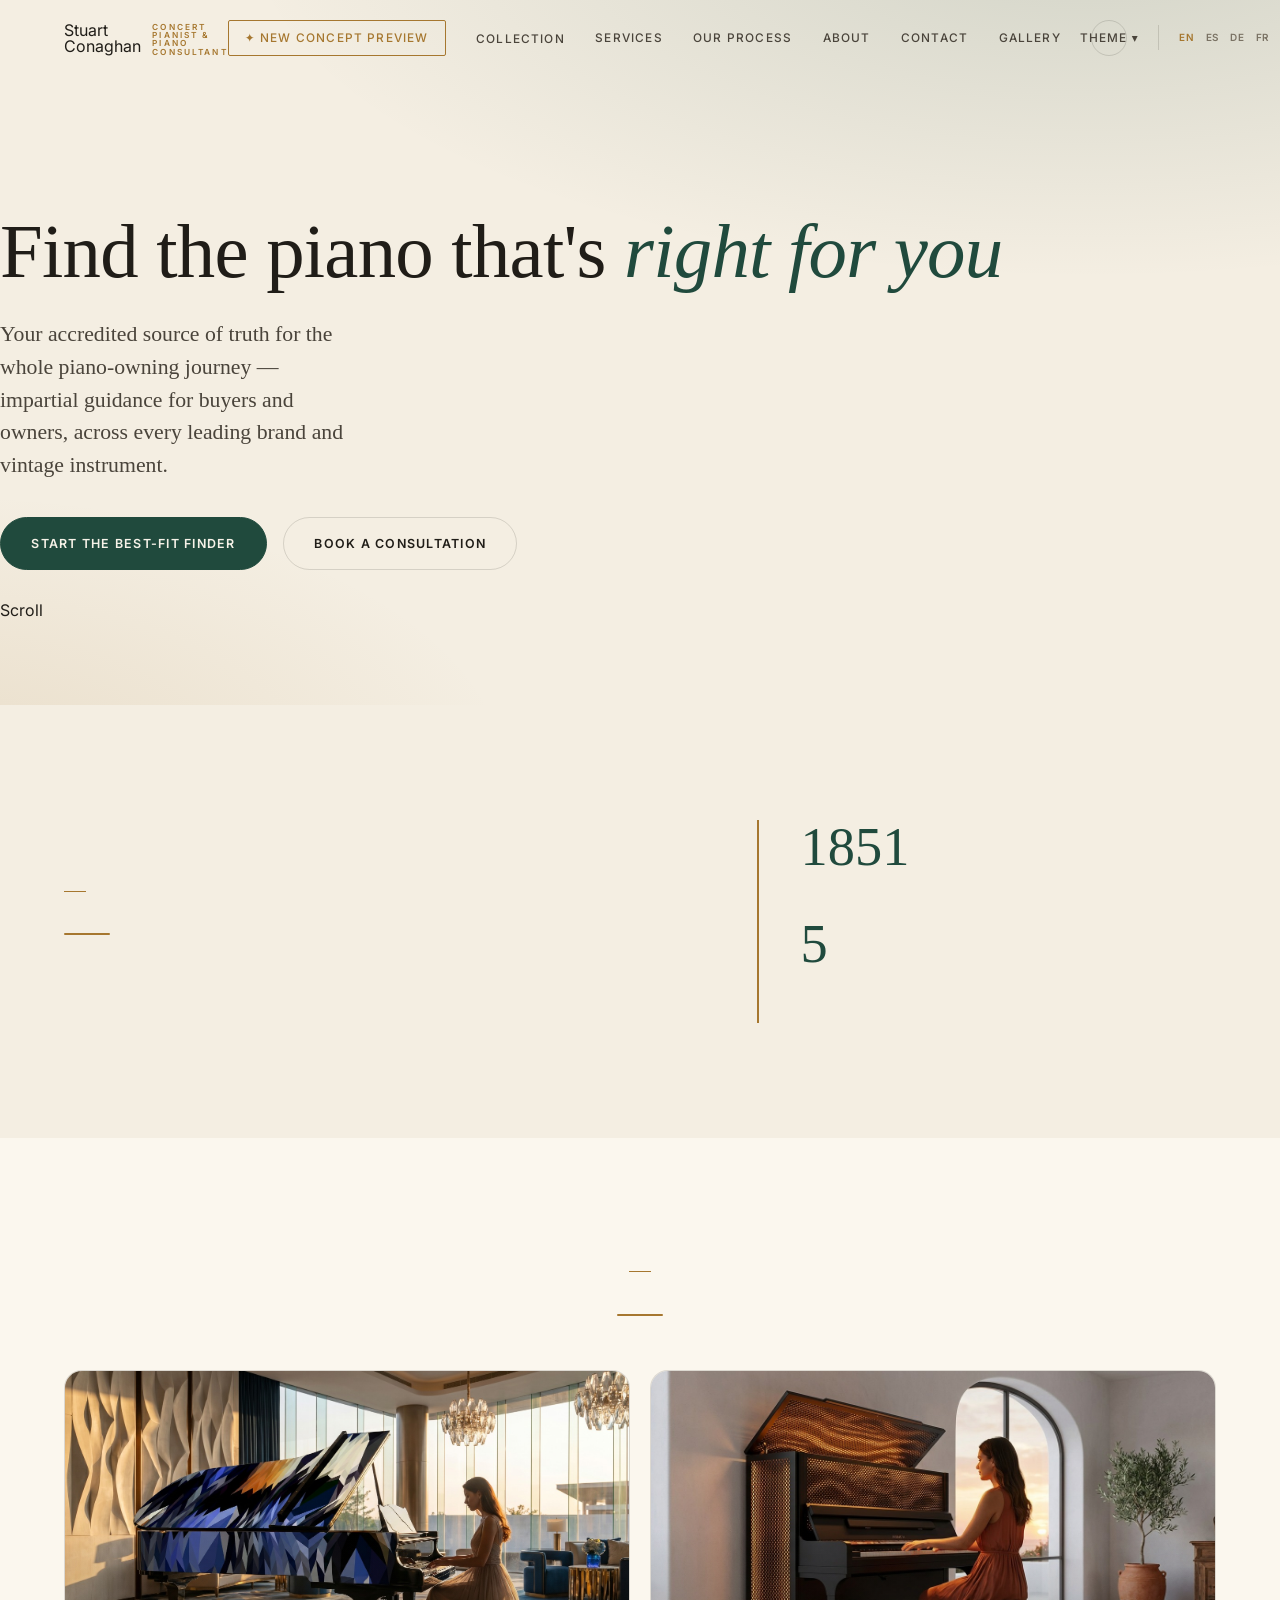
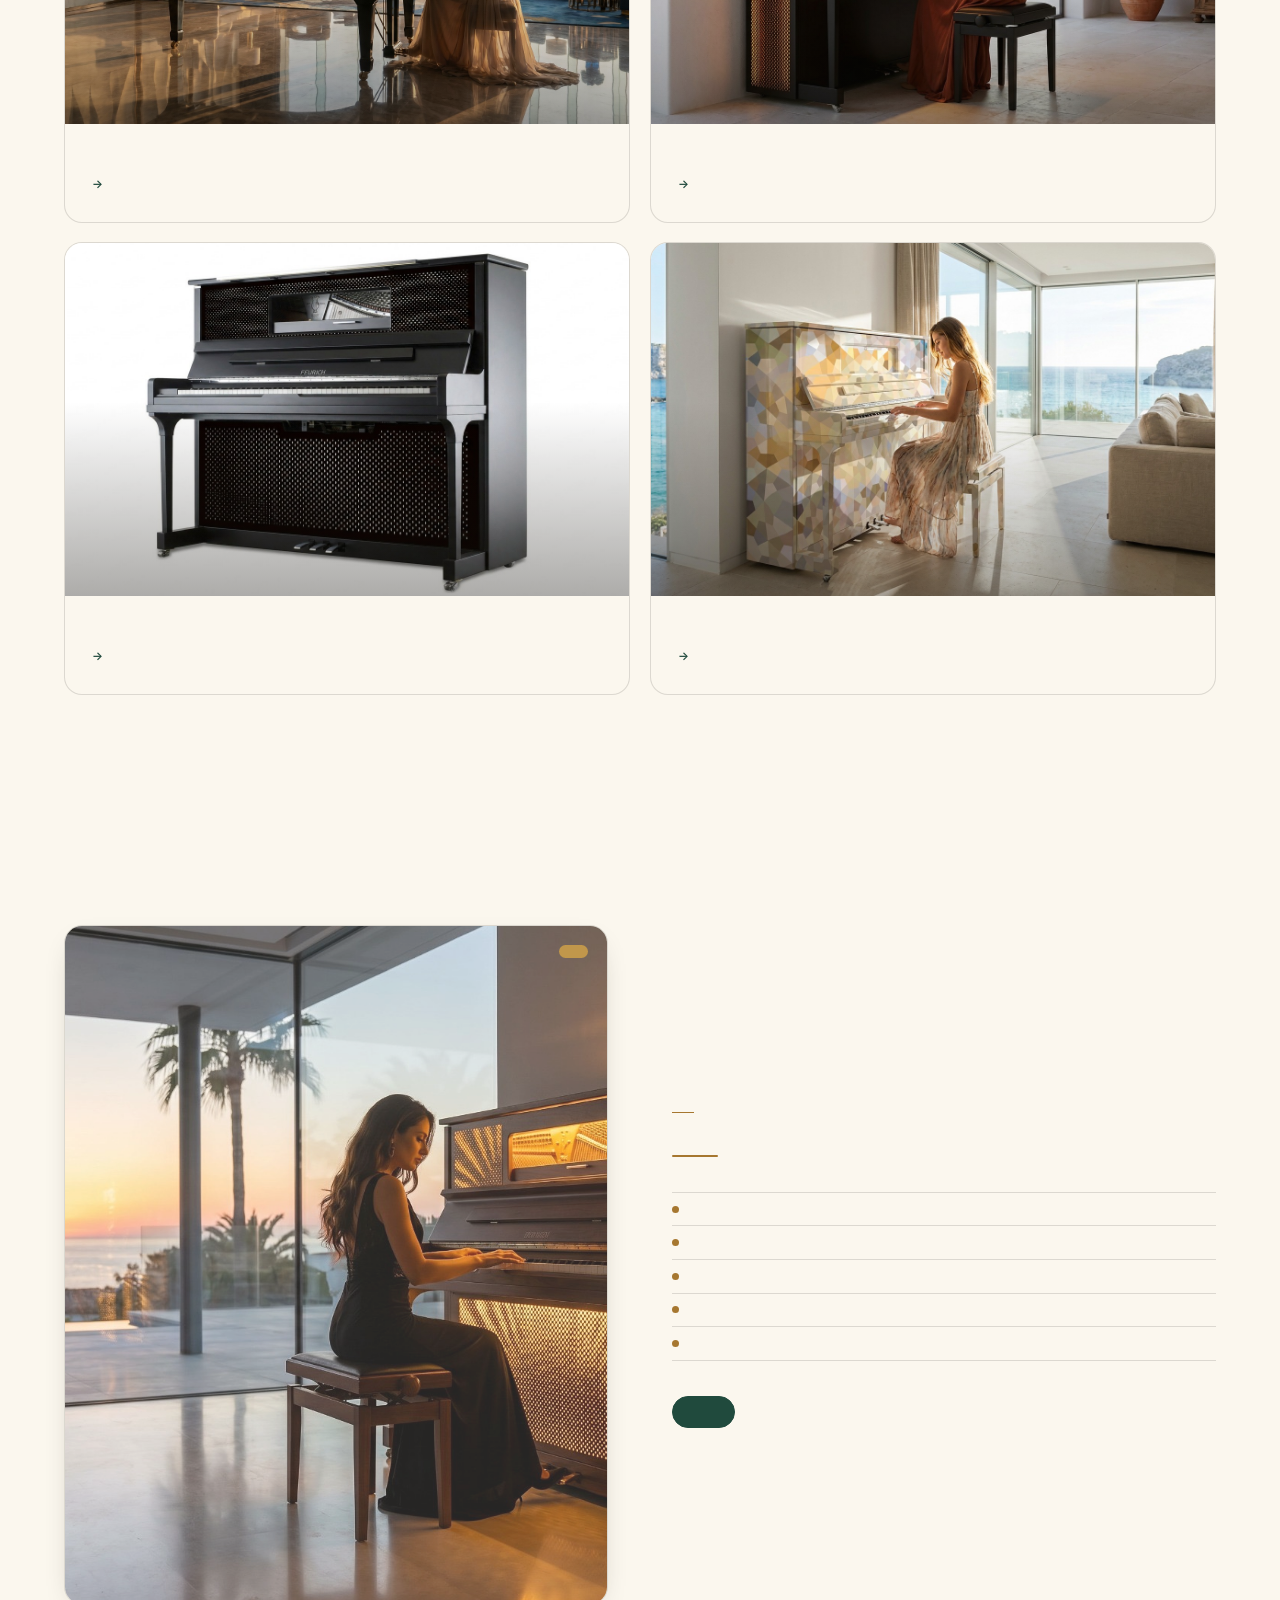
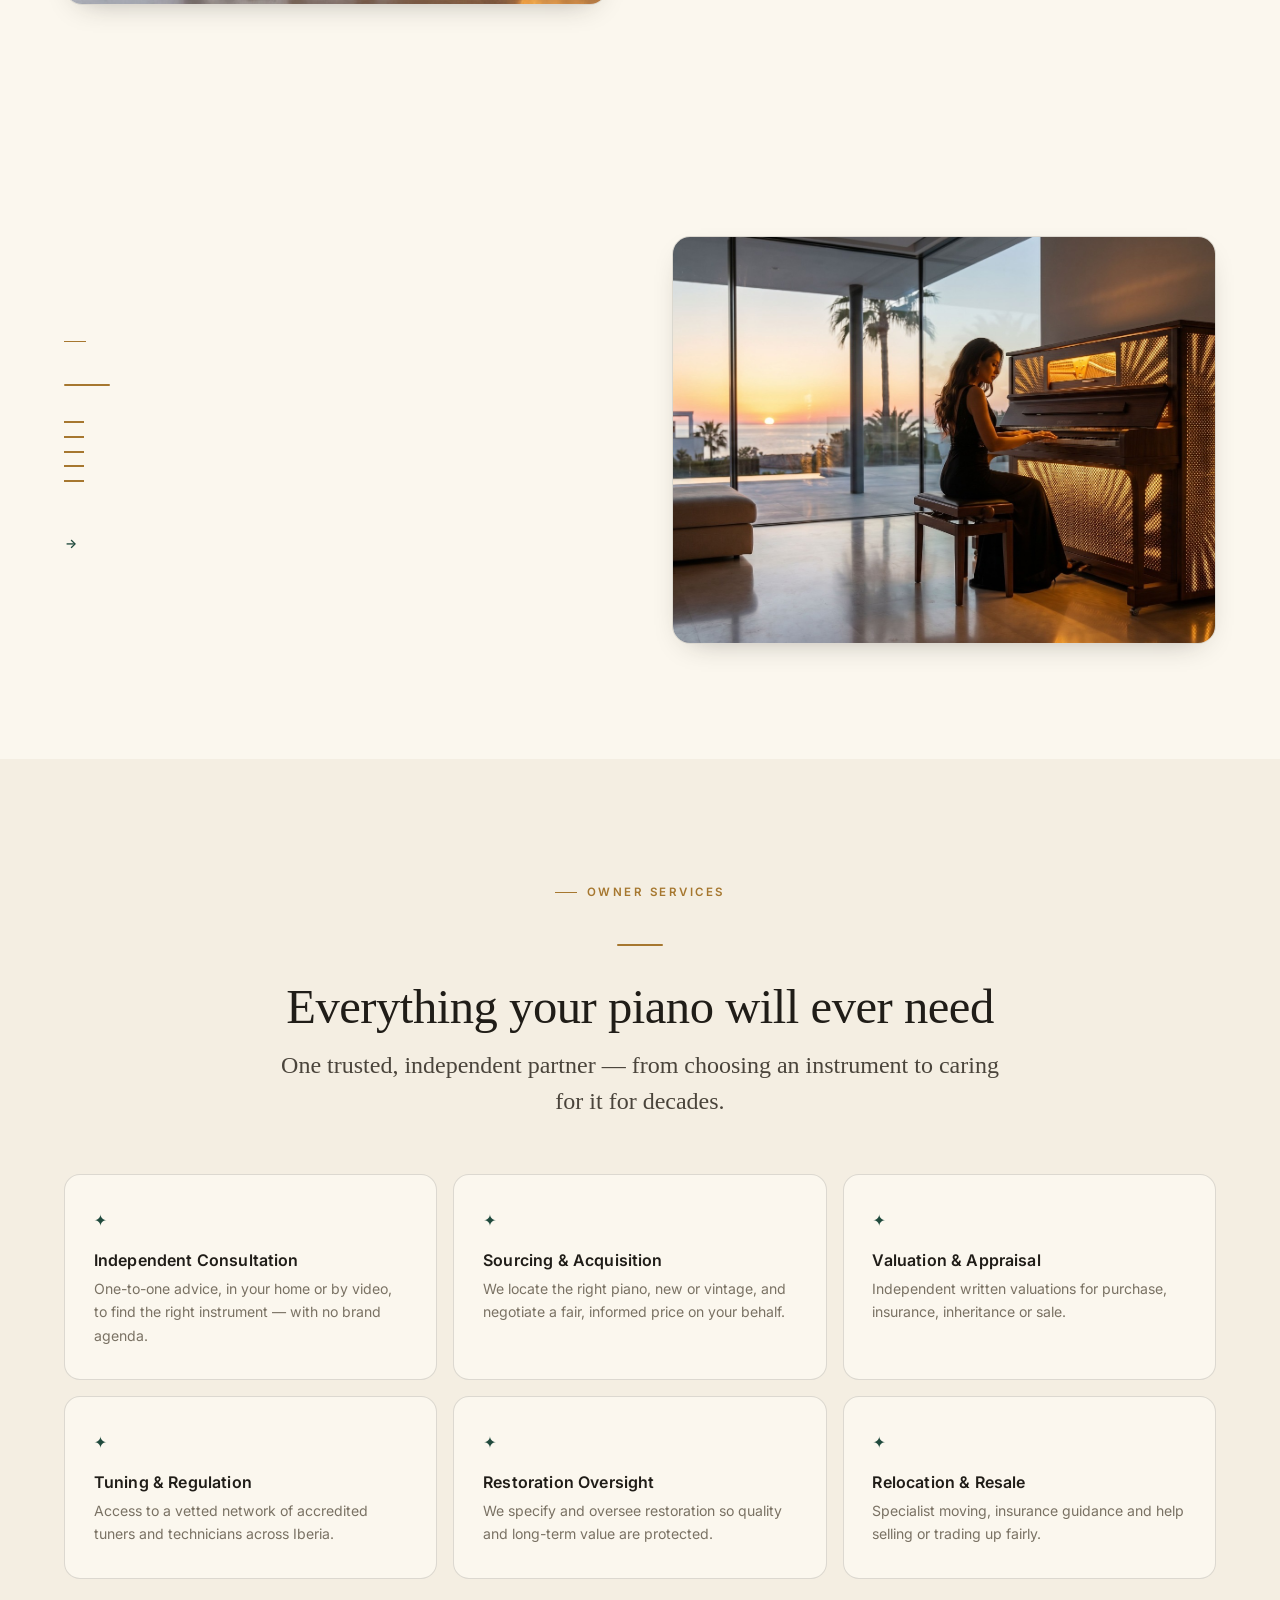
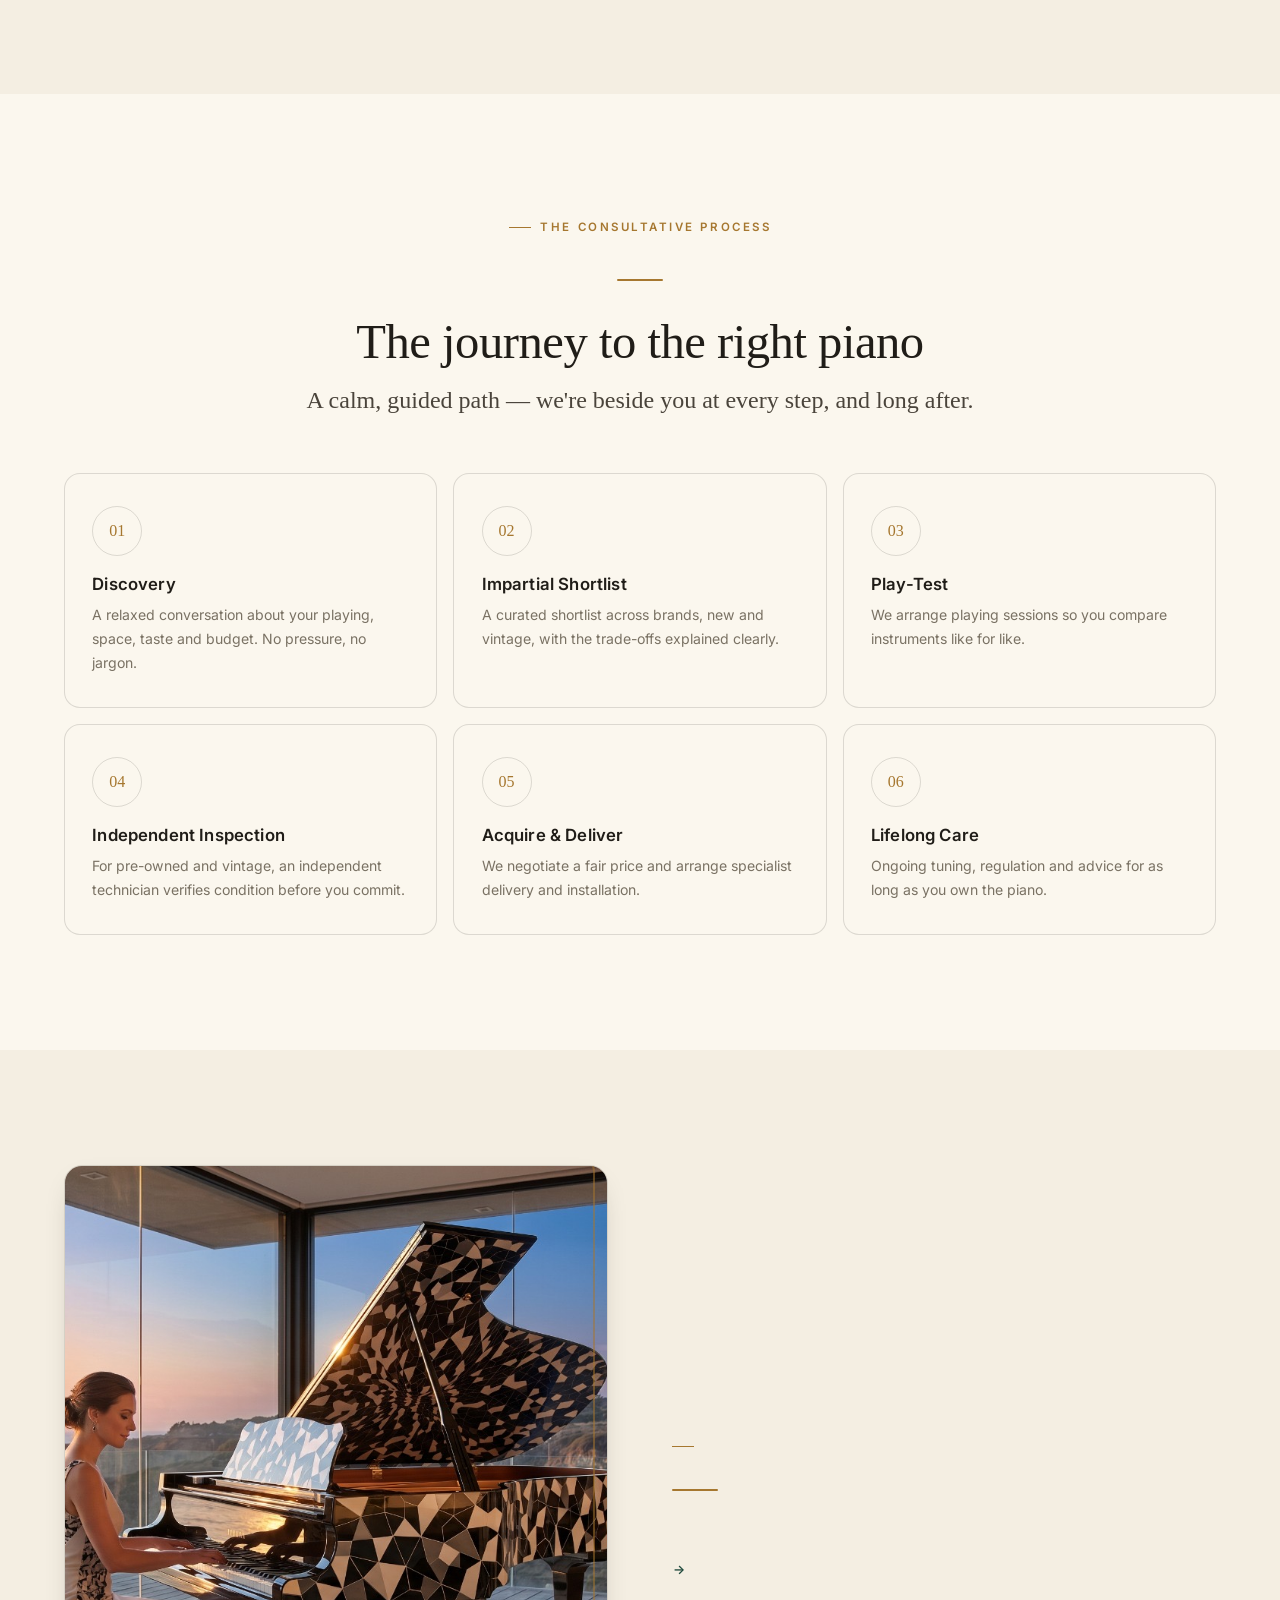
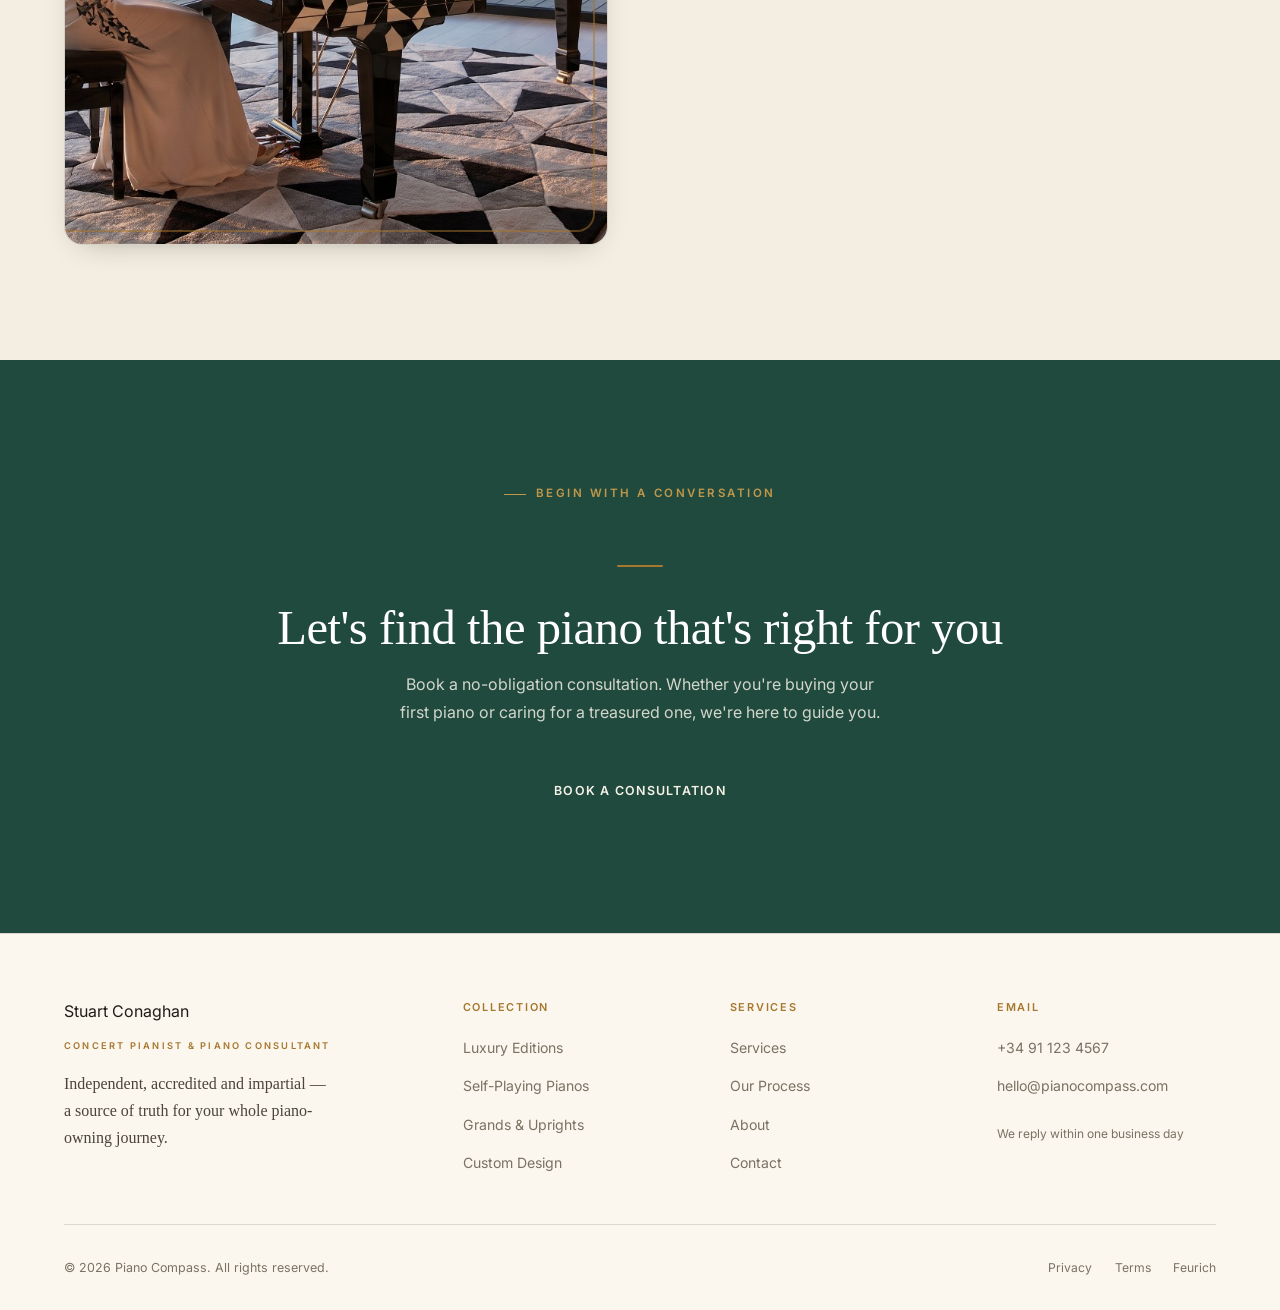
==== commit 0d32db4e: "Add temporary nav link to the new-concept preview Adds a gold 'New concept preview' link to the site" ====
--- a/index.html
+++ b/index.html
@@ -4,418 +4,312 @@
   <meta charset="UTF-8">
   <meta name="viewport" content="width=device-width, initial-scale=1.0">
   <meta name="base-path" content="">
-  <title>Piano Compass — Independent, Accredited Piano Advisory</title>
-  <meta name="description" content="Piano Compass is an independent, accredited piano advisory and source of truth. We help buyers and owners find the best-fit piano through an impartial, consultative process — across Feurich and all leading brands, plus vintage and pre-owned instruments.">
-  <meta property="og:title" content="Piano Compass — Find the piano that's right for you">
-  <meta property="og:description" content="Independent, accredited and impartial. A source of truth for your whole piano-owning journey.">
+  <title>Stuart Conaghan — Concert Pianist &amp; Piano Consultant</title>
+  <meta name="description" content="Concert pianist and independent piano consultant for Spain and Portugal. Luxury editions, self-playing pianos, grand and upright pianos, bespoke custom design.">
+  <meta property="og:title" content="Stuart Conaghan">
+  <meta property="og:description" content="Vienna craftsmanship, Iberian passion. Independent piano consultancy for Spain and Portugal.">
   <meta property="og:type" content="website">
   <link rel="preconnect" href="https://fonts.googleapis.com">
   <link rel="preconnect" href="https://fonts.gstatic.com" crossorigin>
-  <link href="https://fonts.googleapis.com/css2?family=Fraunces:ital,opsz,wght@0,9..144,300..600;1,9..144,300..500&family=Inter:wght@300;400;500;600&display=swap" rel="stylesheet">
+  <link href="https://fonts.googleapis.com/css2?family=Cormorant+Garamond:ital,wght@0,300;0,400;0,500;1,300;1,400&family=Inter:wght@300;400;500&family=Playfair+Display:ital,wght@0,400;0,500;1,400&display=swap" rel="stylesheet">
   <script>try{var t=localStorage.getItem('fi_theme');if(t)document.documentElement.dataset.theme=t;}catch(e){}</script>
   <link rel="stylesheet" href="css/style.css">
+  <link rel="stylesheet" href="css/themes.css">
 </head>
 <body>
 
-  <!-- ============ NAV ============ -->
+  <!-- Navigation -->
   <nav id="nav">
-    <a href="index.html" class="nav__logo" aria-label="Piano Compass home">
-      <svg class="nav__logo-mark" viewBox="0 0 32 32" fill="none" aria-hidden="true">
-        <circle cx="16" cy="16" r="14" stroke="currentColor" stroke-width="1.6"/>
-        <path d="M16 6l3 8-3 12-3-12 3-8z" fill="currentColor"/>
-        <circle cx="16" cy="16" r="1.8" fill="var(--bg)"/>
-      </svg>
-      <span class="nav__logo-text"><b>Piano Compass</b><span>Independent Piano Advisory</span></span>
-    </a>
+    <a href="index.html" class="nav__logo">Stuart Conaghan<span>Concert Pianist &amp; Piano Consultant</span></a>
 
     <button class="nav__toggle" id="nav-toggle" aria-expanded="false" aria-label="Menu">
       <span></span><span></span><span></span>
     </button>
 
     <div class="nav__menu" id="nav-menu">
-      <a href="#finder" class="nav__link" data-i18n="nav.findPiano">Find Your Piano</a>
+      <a href="https://deploy-preview-2--stuart-conaghan.netlify.app/" target="_blank" rel="noopener" class="nav__link nav__link--preview" style="color:var(--gold);border:1px solid var(--gold);padding:.45rem 1rem;border-radius:2px;white-space:nowrap">✦ New concept preview</a>
       <div class="nav__dropdown">
-        <a href="brands.html" class="nav__link" data-i18n="nav.brands">Brands</a>
+        <a href="#collection" class="nav__link" data-i18n="nav.collection">Collection</a>
         <ul class="nav__dropdown-menu">
-          <li><a href="brands.html" data-i18n="nav.allBrands">All Brands We Advise On</a></li>
-          <li><a href="collection/luxury.html" data-i18n="nav.feurich">Feurich — Featured Partner</a></li>
-          <li><a href="collection/grand-uprights.html" data-i18n="nav.grandUprights">Grands &amp; Uprights</a></li>
-          <li><a href="collection/self-playing.html" data-i18n="nav.selfPlaying">Self-Playing Pianos</a></li>
-          <li><a href="vintage.html" data-i18n="nav.vintage">Vintage &amp; Pre-Owned</a></li>
+          <li><a href="collection/luxury.html" data-i18n="nav.luxury"></a></li>
+          <li><a href="collection/self-playing.html" data-i18n="nav.selfPlaying"></a></li>
+          <li><a href="collection/grand-uprights.html" data-i18n="nav.grandUprights"></a></li>
+          <li><a href="collection/custom-design.html" data-i18n="nav.customDesign"></a></li>
         </ul>
       </div>
-      <a href="vintage.html" class="nav__link" data-i18n="nav.vintage">Vintage</a>
-      <a href="services.html" class="nav__link" data-i18n="nav.services">Services</a>
-      <a href="#process" class="nav__link" data-i18n="nav.process">Process</a>
-      <a href="about.html" class="nav__link" data-i18n="nav.about">About</a>
-      <a href="contact.html" class="nav__link" data-i18n="nav.contact">Contact</a>
-
-      <div class="nav__utils">
-        <div class="nav__lang">
-          <button data-lang="en">EN</button>
-          <button data-lang="es">ES</button>
-          <button data-lang="de">DE</button>
-          <button data-lang="fr">FR</button>
-          <button data-lang="pt">PT</button>
-        </div>
-        <button class="nav__theme" id="theme-toggle" type="button" aria-label="Toggle light or dark theme">
-          <svg class="icon-sun" viewBox="0 0 24 24" fill="none" stroke="currentColor" stroke-width="1.7" stroke-linecap="round"><circle cx="12" cy="12" r="4.2"/><path d="M12 2v2M12 20v2M4.9 4.9l1.4 1.4M17.7 17.7l1.4 1.4M2 12h2M20 12h2M4.9 19.1l1.4-1.4M17.7 6.3l1.4-1.4"/></svg>
-          <svg class="icon-moon" viewBox="0 0 24 24" fill="currentColor"><path d="M21 12.8A8.5 8.5 0 1 1 11.2 3a6.7 6.7 0 0 0 9.8 9.8z"/></svg>
-        </button>
-        <a href="contact.html" class="nav__book" data-i18n="nav.bookConsultation">Book a Consultation</a>
-      </div>
+
+      <a href="#services" class="nav__link" data-i18n="nav.services"></a>
+      <a href="#journey" class="nav__link" data-i18n="nav.journey"></a>
+      <a href="#about" class="nav__link" data-i18n="nav.about"></a>
+      <a href="contact.html" class="nav__link" data-i18n="nav.contact"></a>
+      <a href="gallery.html" class="nav__link" data-i18n="nav.gallery"></a>
+
+      <div class="nav__dropdown nav__theme">
+        <button class="nav__link nav__theme-trigger" type="button"><span data-i18n="theme.label">Theme</span> ▾</button>
+        <ul class="nav__dropdown-menu">
+          <li><button type="button" data-theme-btn="noir" data-i18n="theme.noir"></button></li>
+          <li><button type="button" data-theme-btn="galeria" data-i18n="theme.galeria"></button></li>
+          <li><button type="button" data-theme-btn="hogar" data-i18n="theme.hogar"></button></li>
+          <li><button type="button" data-theme-btn="publico" data-i18n="theme.publico"></button></li>
+          <li><button type="button" data-theme-btn="familia" data-i18n="theme.familia"></button></li>
+          <li><button type="button" data-theme-btn="arte" data-i18n="theme.arte"></button></li>
+        </ul>
+      </div>
+      <div class="nav__lang">
+        <button data-lang="en">EN</button>
+        <button data-lang="es">ES</button>
+        <button data-lang="de">DE</button>
+        <button data-lang="fr">FR</button>
+        <button data-lang="pt">PT</button>
+      </div>
+
+      <a href="contact.html" class="nav__book" data-i18n="nav.bookConsultation"></a>
     </div>
   </nav>
 
-  <!-- ============ HERO ============ -->
-  <header class="hero">
-    <div class="container">
-      <div class="hero__grid">
-        <div class="hero__intro">
-          <p class="hero__eyebrow">
-            <b data-i18n="hero.tag1">Independent</b><span class="dot"></span>
-            <b data-i18n="hero.tag2">Accredited</b><span class="dot"></span>
-            <b data-i18n="hero.tag3">Impartial</b>
-          </p>
-          <h1 class="hero__title" data-i18n="hero.title">Find the piano that's <em>right for you</em></h1>
-          <p class="hero__subtitle" data-i18n="hero.subtitle">Your accredited source of truth for the whole piano-owning journey — impartial guidance for buyers and owners, across every leading brand and vintage instrument.</p>
-          <div class="hero__actions">
-            <a href="#finder" class="btn btn--gold" data-i18n="hero.cta">Start the best-fit finder</a>
-            <a href="contact.html" class="btn btn--outline" data-i18n="hero.secondary">Book a consultation</a>
-          </div>
-          <div class="hero__trust">
-            <span class="hero__trust-item"><svg viewBox="0 0 24 24" fill="none" stroke="currentColor" stroke-width="1.8" stroke-linecap="round" stroke-linejoin="round"><path d="M20 6L9 17l-5-5"/></svg><span data-i18n="hero.trust1">No sales commission bias</span></span>
-            <span class="hero__trust-item"><svg viewBox="0 0 24 24" fill="none" stroke="currentColor" stroke-width="1.8" stroke-linecap="round" stroke-linejoin="round"><path d="M20 6L9 17l-5-5"/></svg><span data-i18n="hero.trust2">Every leading brand</span></span>
-            <span class="hero__trust-item"><svg viewBox="0 0 24 24" fill="none" stroke="currentColor" stroke-width="1.8" stroke-linecap="round" stroke-linejoin="round"><path d="M20 6L9 17l-5-5"/></svg><span data-i18n="hero.trust3">Vintage verified</span></span>
-          </div>
-        </div>
-        <div class="hero__visual">
-          <div class="hero__card">
-            <img src="images/self-playing-walnut.jpeg" alt="A finely finished grand piano in a warm interior">
-          </div>
-          <div class="hero__quote" data-i18n="hero.quote">"The advice I wish I'd had before my first piano."</div>
-          <div class="hero__badge">
-            <b data-i18n="hero.badgeNum">25+ yrs</b>
-            <span data-i18n="hero.badgeLabel">advising pianists, families &amp; institutions</span>
-          </div>
-        </div>
-      </div>
-    </div>
-  </header>
-
-  <!-- ============ TRUST STRIP ============ -->
-  <section class="trust">
-    <div class="container">
-      <div class="trust__grid">
-        <div class="trust__item">
-          <svg viewBox="0 0 24 24" fill="none" stroke="currentColor" stroke-width="1.6" stroke-linecap="round" stroke-linejoin="round"><path d="M12 2l8 3v6c0 5-3.5 8.5-8 11-4.5-2.5-8-6-8-11V5l8-3z"/></svg>
-          <h4 data-i18n="trust.t1Title">Impartial by design</h4>
-          <p data-i18n="trust.t1Desc">We work for you, not a showroom. No brand quota, no pressure — only the best fit for your playing, space and budget.</p>
-        </div>
-        <div class="trust__item">
-          <svg viewBox="0 0 24 24" fill="none" stroke="currentColor" stroke-width="1.6" stroke-linecap="round" stroke-linejoin="round"><path d="M12 15a4 4 0 100-8 4 4 0 000 8z"/><path d="M12 2v3M12 19v3M2 12h3M19 12h3"/></svg>
-          <h4 data-i18n="trust.t2Title">Accredited expertise</h4>
-          <p data-i18n="trust.t2Desc">Guidance grounded in professional standards, decades of hands-on experience and an independent technician network.</p>
-        </div>
-        <div class="trust__item">
-          <svg viewBox="0 0 24 24" fill="none" stroke="currentColor" stroke-width="1.6" stroke-linecap="round" stroke-linejoin="round"><circle cx="11" cy="11" r="7"/><path d="M21 21l-4.3-4.3"/></svg>
-          <h4 data-i18n="trust.t3Title">A source of truth</h4>
-          <p data-i18n="trust.t3Desc">Clear, jargon-free answers on brands, models, value and condition — so you can decide with confidence.</p>
-        </div>
-        <div class="trust__item">
-          <svg viewBox="0 0 24 24" fill="none" stroke="currentColor" stroke-width="1.6" stroke-linecap="round" stroke-linejoin="round"><path d="M12 21s-7-4.3-9-9a5 5 0 019-3 5 5 0 019 3c-2 4.7-9 9-9 9z"/></svg>
-          <h4 data-i18n="trust.t4Title">For the whole journey</h4>
-          <p data-i18n="trust.t4Desc">From first purchase to tuning, restoration, valuation and resale — one trusted partner for life.</p>
-        </div>
-      </div>
-    </div>
-  </section>
-
-  <!-- ============ BRAND INTRO / STATS ============ -->
-  <section class="section" id="approach">
+  <!-- Hero -->
+  <section class="hero" id="home">
+    <div class="hero__bg">
+      <div class="hero__slide is-active" data-slide="0"></div>
+      <div class="hero__slide" data-slide="1"></div>
+      <div class="hero__slide" data-slide="2"></div>
+    </div>
+    <div class="hero__content">
+      <p class="hero__eyebrow" data-i18n="hero.eyebrow"></p>
+      <h1 class="hero__title" data-i18n="hero.title"></h1>
+      <p class="hero__subtitle" data-i18n="hero.subtitle"></p>
+      <div class="hero__actions">
+        <a href="#collection" class="btn btn--gold" data-i18n="hero.cta"></a>
+        <a href="contact.html" class="btn btn--outline" data-i18n="hero.secondary"></a>
+      </div>
+    </div>
+    <div class="hero__dots" aria-hidden="true">
+      <button class="hero__dot is-active" data-dot="0"></button>
+      <button class="hero__dot" data-dot="1"></button>
+      <button class="hero__dot" data-dot="2"></button>
+    </div>
+    <div class="hero__scroll" aria-hidden="true">
+      <span>Scroll</span>
+      <div class="hero__scroll-line"></div>
+    </div>
+  </section>
+
+  <!-- Brand Introduction -->
+  <section class="brand-intro section" id="brand">
     <div class="container">
       <div class="brand-intro__grid">
         <div class="brand-intro__text">
-          <p class="eyebrow" data-i18n="intro.eyebrow">What Piano Compass is</p>
-          <h2 data-reveal data-i18n="intro.title">An accredited home for anyone on a piano-owning journey.</h2>
-          <p class="lead" data-reveal data-reveal-delay="1" data-i18n="intro.lead" style="margin-top:1.2rem">Buying or living with a piano should not mean navigating sales pressure and conflicting opinions alone.</p>
-          <p data-reveal data-reveal-delay="1" data-i18n="intro.text" style="margin-top:1.2rem">Piano Compass is an independent advisory that stands beside you — not behind a sales counter. We translate a complex market into clear guidance, help you shortlist and play-test the right instruments, arrange independent inspection, and support you for as long as you own the piano. We advise across Feurich, every leading maker, and carefully verified vintage instruments.</p>
-        </div>
-        <div class="stats-row" data-reveal="right">
-          <div class="stat">
-            <span class="stat__number" data-i18n="intro.stat1Num">25+</span>
-            <span class="stat__label" data-i18n="intro.stat1Label">Years advising owners</span>
-          </div>
-          <div class="stat">
-            <span class="stat__number" data-i18n="intro.stat2Num">30+</span>
-            <span class="stat__label" data-i18n="intro.stat2Label">Brands we cover</span>
-          </div>
-          <div class="stat">
-            <span class="stat__number" data-i18n="intro.stat3Num">0</span>
-            <span class="stat__label" data-i18n="intro.stat3Label">Brand sales targets</span>
-          </div>
-        </div>
-      </div>
-    </div>
-  </section>
-
-  <!-- ============ WHO WE HELP ============ -->
-  <section class="section section--tint" id="who">
-    <div class="container">
-      <div class="section-head section-head--center" data-reveal>
-        <p class="eyebrow eyebrow--center" data-i18n="audience.eyebrow">Who we help</p>
-        <h2 data-i18n="audience.title">Wherever you are in your piano journey</h2>
-      </div>
-      <div class="audience" style="margin-top:3rem">
-        <div class="audience__col" data-reveal>
-          <span class="audience__tag" data-i18n="audience.buyersTag">Buyers</span>
-          <h3 data-i18n="audience.buyersTitle" style="margin-top:.4rem">Finding the right instrument</h3>
-          <ul class="audience__list">
-            <li><svg viewBox="0 0 24 24" fill="none" stroke="currentColor" stroke-width="1.8" stroke-linecap="round" stroke-linejoin="round"><path d="M20 6L9 17l-5-5"/></svg><span data-i18n="audience.b1">First-time buyers choosing between digital, upright and grand</span></li>
-            <li><svg viewBox="0 0 24 24" fill="none" stroke="currentColor" stroke-width="1.8" stroke-linecap="round" stroke-linejoin="round"><path d="M20 6L9 17l-5-5"/></svg><span data-i18n="audience.b2">Families matching a growing student to the right piano</span></li>
-            <li><svg viewBox="0 0 24 24" fill="none" stroke="currentColor" stroke-width="1.8" stroke-linecap="round" stroke-linejoin="round"><path d="M20 6L9 17l-5-5"/></svg><span data-i18n="audience.b3">Advancing pianists and professionals upgrading their instrument</span></li>
-            <li><svg viewBox="0 0 24 24" fill="none" stroke="currentColor" stroke-width="1.8" stroke-linecap="round" stroke-linejoin="round"><path d="M20 6L9 17l-5-5"/></svg><span data-i18n="audience.b4">Schools, hotels and venues specifying for public spaces</span></li>
-          </ul>
-        </div>
-        <div class="audience__col" data-reveal data-reveal-delay="1">
-          <span class="audience__tag" data-i18n="audience.ownersTag">Owners</span>
-          <h3 data-i18n="audience.ownersTitle" style="margin-top:.4rem">Caring for the piano you have</h3>
-          <ul class="audience__list">
-            <li><svg viewBox="0 0 24 24" fill="none" stroke="currentColor" stroke-width="1.8" stroke-linecap="round" stroke-linejoin="round"><path d="M20 6L9 17l-5-5"/></svg><span data-i18n="audience.o1">Independent valuations and honest condition assessments</span></li>
-            <li><svg viewBox="0 0 24 24" fill="none" stroke="currentColor" stroke-width="1.8" stroke-linecap="round" stroke-linejoin="round"><path d="M20 6L9 17l-5-5"/></svg><span data-i18n="audience.o2">Tuning, regulation and restoration through vetted technicians</span></li>
-            <li><svg viewBox="0 0 24 24" fill="none" stroke="currentColor" stroke-width="1.8" stroke-linecap="round" stroke-linejoin="round"><path d="M20 6L9 17l-5-5"/></svg><span data-i18n="audience.o3">Relocation, insurance and inheritance guidance</span></li>
-            <li><svg viewBox="0 0 24 24" fill="none" stroke="currentColor" stroke-width="1.8" stroke-linecap="round" stroke-linejoin="round"><path d="M20 6L9 17l-5-5"/></svg><span data-i18n="audience.o4">Selling or trading up, at a fair and informed price</span></li>
-          </ul>
-        </div>
-      </div>
-    </div>
-  </section>
-
-  <!-- ============ BEST-FIT FINDER ============ -->
-  <section class="section" id="finder">
-    <div class="container">
-      <div class="finder">
-        <div class="finder__inner">
-          <div class="finder__head">
-            <div>
-              <p class="eyebrow" data-i18n="finder.eyebrow">The best-fit finder</p>
-              <h2 data-i18n="finder.title">A consultative shortlist in four questions</h2>
-            </div>
-            <div class="finder__progress" aria-hidden="true">
-              <span class="on"></span><span></span><span></span><span></span>
-            </div>
-          </div>
-
-          <!-- Step 1 -->
-          <div class="finder__step active" data-step="0">
-            <p class="finder__q" data-i18n="finder.q1">Who will play it most?</p>
-            <p class="finder__hint" data-i18n="finder.q1hint">This shapes touch, tone and how much instrument you need.</p>
-            <div class="finder__opts">
-              <button class="finder__opt" data-value="beginner"><b data-i18n="finder.q1a">A beginner or child</b><span data-i18n="finder.q1as">Starting out, building habit</span></button>
-              <button class="finder__opt" data-value="hobby"><b data-i18n="finder.q1b">A returning / hobby player</b><span data-i18n="finder.q1bs">Playing for pleasure</span></button>
-              <button class="finder__opt" data-value="advanced"><b data-i18n="finder.q1c">An advanced pianist</b><span data-i18n="finder.q1cs">Exams, performance, teaching</span></button>
-              <button class="finder__opt" data-value="venue"><b data-i18n="finder.q1d">A venue or institution</b><span data-i18n="finder.q1ds">School, hotel, hall</span></button>
-            </div>
-          </div>
-
-          <!-- Step 2 -->
-          <div class="finder__step" data-step="1">
-            <p class="finder__q" data-i18n="finder.q2">What's the space like?</p>
-            <p class="finder__hint" data-i18n="finder.q2hint">Room size and acoustics guide the right size and type.</p>
-            <div class="finder__opts">
-              <button class="finder__opt" data-value="apartment"><b data-i18n="finder.q2a">Apartment / small room</b><span data-i18n="finder.q2as">Space is limited</span></button>
-              <button class="finder__opt" data-value="livingroom"><b data-i18n="finder.q2b">Family living room</b><span data-i18n="finder.q2bs">A room to fill, not overwhelm</span></button>
-              <button class="finder__opt" data-value="large"><b data-i18n="finder.q2c">Large / open-plan room</b><span data-i18n="finder.q2cs">Room for a grand to breathe</span></button>
-              <button class="finder__opt" data-value="public"><b data-i18n="finder.q2d">Public / performance space</b><span data-i18n="finder.q2ds">Projection matters most</span></button>
-            </div>
-          </div>
-
-          <!-- Step 3 -->
-          <div class="finder__step" data-step="2">
-            <p class="finder__q" data-i18n="finder.q3">New, vintage, or open to both?</p>
-            <p class="finder__hint" data-i18n="finder.q3hint">Vintage can offer remarkable value — when properly verified.</p>
-            <div class="finder__opts">
-              <button class="finder__opt" data-value="new"><b data-i18n="finder.q3a">New instruments</b><span data-i18n="finder.q3as">Warranty and latest engineering</span></button>
-              <button class="finder__opt" data-value="vintage"><b data-i18n="finder.q3b">Vintage &amp; pre-owned</b><span data-i18n="finder.q3bs">Character and value</span></button>
-              <button class="finder__opt" data-value="either"><b data-i18n="finder.q3c">Open to both</b><span data-i18n="finder.q3cs">Best value, either way</span></button>
-              <button class="finder__opt" data-value="selfplay"><b data-i18n="finder.q3d">Self-playing capable</b><span data-i18n="finder.q3ds">Plays on its own too</span></button>
-            </div>
-          </div>
-
-          <!-- Step 4 -->
-          <div class="finder__step" data-step="3">
-            <p class="finder__q" data-i18n="finder.q4">What matters most?</p>
-            <p class="finder__hint" data-i18n="finder.q4hint">We'll weight your shortlist toward this priority.</p>
-            <div class="finder__opts">
-              <button class="finder__opt" data-value="value"><b data-i18n="finder.q4a">Best value for money</b><span data-i18n="finder.q4as">Every euro well spent</span></button>
-              <button class="finder__opt" data-value="tone"><b data-i18n="finder.q4b">Tone &amp; touch</b><span data-i18n="finder.q4bs">The playing experience</span></button>
-              <button class="finder__opt" data-value="design"><b data-i18n="finder.q4c">Design &amp; finish</b><span data-i18n="finder.q4cs">A piece for the room</span></button>
-              <button class="finder__opt" data-value="longevity"><b data-i18n="finder.q4d">Longevity &amp; resale</b><span data-i18n="finder.q4ds">Holds its value</span></button>
-            </div>
-          </div>
-
-          <!-- Result -->
-          <div class="finder__result" data-result>
-            <p class="eyebrow" data-i18n="finder.resultEyebrow">Your starting point</p>
-            <h3 data-result-title>—</h3>
-            <p data-result-text>—</p>
-            <div class="finder__result-tags" data-result-tags></div>
-            <a href="contact.html" class="btn btn--brass" data-i18n="finder.resultCta">Book a consultation to refine this</a>
-          </div>
-
-          <div class="finder__nav">
-            <button class="finder__back" data-back hidden data-i18n="finder.back">Back</button>
-            <button class="finder__back" data-restart hidden data-i18n="finder.restart">Start again</button>
-          </div>
-        </div>
-      </div>
-    </div>
-  </section>
-
-  <!-- ============ BRANDS ============ -->
-  <section class="section section--tint" id="brands">
-    <div class="container">
-      <div class="section-head" data-reveal>
-        <p class="eyebrow" data-i18n="brands.eyebrow">Brands we advise on</p>
-        <h2 data-i18n="brands.title">Every leading maker — assessed on its merits</h2>
-        <p class="lead" data-i18n="brands.subtitle" style="margin-top:1rem">We hold no brand allegiance. Feurich is our featured partner, but our job is to recommend the maker and model that genuinely fits you — new or vintage.</p>
-      </div>
-      <div class="brands-grid">
-        <div class="brand-tile brand-tile--featured" data-reveal>
-          <span class="brand-tile__origin" data-i18n="brands.feurichOrigin">Vienna · Featured partner</span>
-          <span class="brand-tile__name">Feurich</span>
-          <p data-i18n="brands.feurichDesc">Viennese craftsmanship since 1851 — expressive uprights and grands, bespoke finishes and self-playing options.</p>
-          <span class="brand-tile__note" data-i18n="brands.feurichNote">Explore Feurich →</span>
-        </div>
-        <div class="brand-tile" data-reveal data-reveal-delay="1">
-          <span class="brand-tile__origin" data-i18n="brands.steinwayOrigin">Hamburg / New York</span>
-          <span class="brand-tile__name">Steinway &amp; Sons</span>
-          <p data-i18n="brands.steinwayDesc">The performance benchmark for concert grands, with a legendary resale market.</p>
-        </div>
-        <div class="brand-tile" data-reveal data-reveal-delay="2">
-          <span class="brand-tile__origin" data-i18n="brands.bosendorferOrigin">Vienna</span>
-          <span class="brand-tile__name">Bösendorfer</span>
-          <p data-i18n="brands.bosendorferDesc">Warm, singing Viennese tone and the famed extended-bass Imperial.</p>
-        </div>
-        <div class="brand-tile" data-reveal>
-          <span class="brand-tile__origin" data-i18n="brands.fadioliOrigin">Italy</span>
-          <span class="brand-tile__name">Fazioli</span>
-          <p data-i18n="brands.fazioliDesc">Modern hand-built grands prized for clarity, power and craftsmanship.</p>
-        </div>
-        <div class="brand-tile" data-reveal data-reveal-delay="1">
-          <span class="brand-tile__origin" data-i18n="brands.yamahaOrigin">Japan</span>
-          <span class="brand-tile__name">Yamaha</span>
-          <p data-i18n="brands.yamahaDesc">Consistent, reliable instruments at every level — a superb first serious piano.</p>
-        </div>
-        <div class="brand-tile" data-reveal data-reveal-delay="2">
-          <span class="brand-tile__origin" data-i18n="brands.moreOrigin">And more</span>
-          <span class="brand-tile__name">Kawai · Blüthner · Bechstein</span>
-          <p data-i18n="brands.moreDesc">Schimmel, Grotrian, Shigeru Kawai and other respected makers — new and pre-owned.</p>
-          <span class="brand-tile__note"><a href="brands.html" data-i18n="brands.moreNote">See all brands →</a></span>
-        </div>
-      </div>
-    </div>
-  </section>
-
-  <!-- ============ VINTAGE ============ -->
-  <section class="section" id="vintage">
-    <div class="container">
-      <div class="split">
-        <div class="split__content" data-reveal="left">
-          <p class="eyebrow" data-i18n="vintageHome.eyebrow">Vintage &amp; pre-owned</p>
-          <h2 data-i18n="vintageHome.title">The right vintage piano can be the buy of a lifetime</h2>
-          <p data-i18n="vintageHome.text" style="margin-top:1rem">A well-chosen vintage instrument offers character, craftsmanship and value that new pianos rarely match — but condition is everything. We source, appraise and independently verify vintage and pre-owned pianos so you buy with certainty, not hope.</p>
-          <ul class="checklist">
-            <li><svg viewBox="0 0 24 24" fill="none" stroke="currentColor" stroke-width="1.8" stroke-linecap="round" stroke-linejoin="round"><path d="M20 6L9 17l-5-5"/></svg><span data-i18n="vintageHome.c1">Provenance and serial-number dating</span></li>
-            <li><svg viewBox="0 0 24 24" fill="none" stroke="currentColor" stroke-width="1.8" stroke-linecap="round" stroke-linejoin="round"><path d="M20 6L9 17l-5-5"/></svg><span data-i18n="vintageHome.c2">Independent structural &amp; soundboard inspection</span></li>
-            <li><svg viewBox="0 0 24 24" fill="none" stroke="currentColor" stroke-width="1.8" stroke-linecap="round" stroke-linejoin="round"><path d="M20 6L9 17l-5-5"/></svg><span data-i18n="vintageHome.c3">Honest restoration cost and value forecast</span></li>
-            <li><svg viewBox="0 0 24 24" fill="none" stroke="currentColor" stroke-width="1.8" stroke-linecap="round" stroke-linejoin="round"><path d="M20 6L9 17l-5-5"/></svg><span data-i18n="vintageHome.c4">Bespoke sourcing for a specific maker or era</span></li>
-          </ul>
-          <a href="vintage.html" class="btn btn--gold" data-i18n="vintageHome.cta">Explore vintage sourcing</a>
-        </div>
-        <div class="split__media" data-reveal="right">
-          <img src="images/custom-grand-mosaic.jpeg" alt="A vintage grand piano being inspected">
-        </div>
-      </div>
-    </div>
-  </section>
-
-  <!-- ============ PROCESS ============ -->
-  <section class="section section--tint" id="process">
-    <div class="container">
-      <div class="section-head section-head--center" data-reveal>
-        <p class="eyebrow eyebrow--center" data-i18n="process.eyebrow">The consultative process</p>
-        <h2 data-i18n="process.title">A calm, guided path to the right decision</h2>
-      </div>
-      <div class="process__grid" style="margin-top:3rem">
-        <div class="process-step" data-reveal>
-          <span class="process-step__num">01</span>
-          <h4 data-i18n="process.s1Title">Discovery</h4>
-          <p data-i18n="process.s1Desc">A relaxed conversation about your playing, space, taste and budget. No pressure, no jargon.</p>
-        </div>
-        <div class="process-step" data-reveal data-reveal-delay="1">
-          <span class="process-step__num">02</span>
-          <h4 data-i18n="process.s2Title">Impartial shortlist</h4>
-          <p data-i18n="process.s2Desc">A curated shortlist across brands, new and vintage — with the trade-offs explained clearly.</p>
-        </div>
-        <div class="process-step" data-reveal data-reveal-delay="2">
-          <span class="process-step__num">03</span>
-          <h4 data-i18n="process.s3Title">Play-test &amp; inspect</h4>
-          <p data-i18n="process.s3Desc">We arrange playing sessions and independent inspection so you compare like for like.</p>
-        </div>
-        <div class="process-step" data-reveal data-reveal-delay="3">
-          <span class="process-step__num">04</span>
-          <h4 data-i18n="process.s4Title">Acquire &amp; care</h4>
-          <p data-i18n="process.s4Desc">We help you buy well, arrange delivery, and support tuning and care for the life of the piano.</p>
-        </div>
-      </div>
-    </div>
-  </section>
-
-  <!-- ============ SERVICES ============ -->
+          <p class="eyebrow" data-i18n="brandIntro.eyebrow"></p>
+          <div class="gold-rule"></div>
+          <h2 data-reveal data-i18n="brandIntro.title"></h2>
+          <p class="lead" data-reveal data-reveal-delay="1" data-i18n="brandIntro.text"></p>
+        </div>
+        <div class="stats-row">
+          <div class="stat" data-reveal data-reveal-delay="1">
+            <span class="stat__number" data-count="1851" data-i18n="brandIntro.foundedYear"></span>
+            <span class="stat__label" data-i18n="brandIntro.foundedLabel"></span>
+          </div>
+          <div class="stat" data-reveal data-reveal-delay="2">
+            <span class="stat__number" data-count="5" data-i18n="brandIntro.generationsNum"></span>
+            <span class="stat__label" data-i18n="brandIntro.generationsLabel"></span>
+          </div>
+          <div class="stat" data-reveal data-reveal-delay="3">
+            <span class="stat__number" data-i18n="brandIntro.finishesNum"></span>
+            <span class="stat__label" data-i18n="brandIntro.finishesLabel"></span>
+          </div>
+        </div>
+      </div>
+    </div>
+  </section>
+
+  <!-- Collection -->
+  <section class="section section--dark" id="collection">
+    <div class="container">
+      <div class="collection__header" data-reveal>
+        <p class="eyebrow" data-i18n="collection.eyebrow"></p>
+        <div class="gold-rule gold-rule--center"></div>
+        <h2 data-i18n="collection.title"></h2>
+        <p class="lead" style="margin-top:.8rem" data-i18n="collection.subtitle"></p>
+      </div>
+      <div class="collection__grid">
+        <a href="collection/luxury.html" class="collection-card" data-reveal>
+          <div class="collection-card__img collection-card__img--luxury"></div>
+          <div class="collection-card__body">
+            <h3 data-i18n="collection.luxury.title"></h3>
+            <p data-i18n="collection.luxury.desc"></p>
+            <span class="collection-card__cta" data-i18n="collection.explore"></span>
+          </div>
+        </a>
+        <a href="collection/self-playing.html" class="collection-card" data-reveal data-reveal-delay="1">
+          <div class="collection-card__img collection-card__img--selfplaying"></div>
+          <div class="collection-card__body">
+            <h3 data-i18n="collection.selfPlaying.title"></h3>
+            <p data-i18n="collection.selfPlaying.desc"></p>
+            <span class="collection-card__cta" data-i18n="collection.explore"></span>
+          </div>
+        </a>
+        <a href="collection/grand-uprights.html" class="collection-card" data-reveal>
+          <div class="collection-card__img collection-card__img--grands"></div>
+          <div class="collection-card__body">
+            <h3 data-i18n="collection.grandUprights.title"></h3>
+            <p data-i18n="collection.grandUprights.desc"></p>
+            <span class="collection-card__cta" data-i18n="collection.explore"></span>
+          </div>
+        </a>
+        <a href="collection/custom-design.html" class="collection-card" data-reveal data-reveal-delay="1">
+          <div class="collection-card__img collection-card__img--custom"></div>
+          <div class="collection-card__body">
+            <h3 data-i18n="collection.customDesign.title"></h3>
+            <p data-i18n="collection.customDesign.desc"></p>
+            <span class="collection-card__cta" data-i18n="collection.explore"></span>
+          </div>
+        </a>
+      </div>
+    </div>
+  </section>
+
+  <!-- Featured: Vienna V123 -->
+  <section class="featured section" id="vienna">
+    <div class="container">
+      <div class="featured__grid">
+        <div class="featured__visual" data-reveal="left">
+          <div class="featured__badge" data-i18n="featured.madeIn"></div>
+          <img src="images/self-playing-walnut.jpeg" alt="Feurich Vienna V123 upright" style="position:absolute;inset:0;width:100%;height:100%;object-fit:cover;opacity:.85;">
+        </div>
+        <div class="featured__content" data-reveal="right">
+          <p class="eyebrow" data-i18n="featured.eyebrow"></p>
+          <div class="gold-rule"></div>
+          <h2 data-i18n="featured.title"></h2>
+          <p class="featured__subtitle" data-i18n="featured.madeIn"></p>
+          <p class="featured__text" data-i18n="featured.text"></p>
+          <div class="featured__specs">
+            <div class="featured__spec" data-i18n="featured.spec1"></div>
+            <div class="featured__spec" data-i18n="featured.spec2"></div>
+            <div class="featured__spec" data-i18n="featured.spec3"></div>
+            <div class="featured__spec" data-i18n="featured.spec4"></div>
+            <div class="featured__spec" data-i18n="featured.spec5"></div>
+          </div>
+          <a href="contact.html?interest=upright" class="btn btn--gold" data-i18n="featured.cta"></a>
+        </div>
+      </div>
+    </div>
+  </section>
+
+  <!-- Self-Playing -->
+  <section class="self-playing section section--dark" id="self-playing">
+    <div class="container">
+      <div class="self-playing__grid">
+        <div class="self-playing__content" data-reveal="left">
+          <p class="eyebrow" data-i18n="selfPlayingSection.eyebrow"></p>
+          <div class="gold-rule"></div>
+          <h2 data-i18n="selfPlayingSection.title"></h2>
+          <p class="lead" style="margin:.8rem 0 1.5rem" data-i18n="selfPlayingSection.text"></p>
+          <div class="self-playing__features">
+            <div class="sp-feature" data-i18n="selfPlayingSection.f1"></div>
+            <div class="sp-feature" data-i18n="selfPlayingSection.f2"></div>
+            <div class="sp-feature" data-i18n="selfPlayingSection.f3"></div>
+            <div class="sp-feature" data-i18n="selfPlayingSection.f4"></div>
+            <div class="sp-feature" data-i18n="selfPlayingSection.f5"></div>
+          </div>
+          <a href="collection/self-playing.html" class="btn btn--ghost" style="margin-top:1.5rem" data-i18n="selfPlayingSection.cta"></a>
+        </div>
+        <div class="self-playing__visual" data-reveal="right">
+          <img src="images/self-playing-walnut.jpeg" alt="Feurich self-playing piano at sunset" class="self-playing__img" loading="lazy">
+        </div>
+      </div>
+    </div>
+  </section>
+
+  <!-- Services -->
   <section class="section" id="services">
     <div class="container">
-      <div class="section-head section-head--center" data-reveal>
-        <p class="eyebrow eyebrow--center" data-i18n="servicesHome.eyebrow">Owner services</p>
-        <h2 data-i18n="servicesHome.title">Support for as long as you own the piano</h2>
-      </div>
-      <div class="services__grid" style="margin-top:3rem">
+      <div class="services__header" data-reveal>
+        <p class="eyebrow" data-i18n="services.eyebrow"></p>
+        <div class="gold-rule gold-rule--center"></div>
+        <h2 data-i18n="services.title"></h2>
+        <p class="lead" style="margin-top:.8rem" data-i18n="services.subtitle"></p>
+      </div>
+      <div class="services__grid">
         <div class="service-item" data-reveal>
-          <span class="service-item__icon"><svg viewBox="0 0 24 24" fill="none" stroke="currentColor" stroke-width="1.6" stroke-linecap="round" stroke-linejoin="round"><path d="M12 20a8 8 0 100-16 8 8 0 000 16z"/><path d="M12 8v4l3 2"/></svg></span>
-          <h4 data-i18n="servicesHome.s1Title">Independent consultation</h4>
-          <p data-i18n="servicesHome.s1Desc">One-to-one advice in your home or by video to find the right instrument for you.</p>
+          <span class="service-item__icon">✦</span>
+          <h4 data-i18n="services.s1Title"></h4>
+          <p data-i18n="services.s1Desc"></p>
         </div>
         <div class="service-item" data-reveal data-reveal-delay="1">
-          <span class="service-item__icon"><svg viewBox="0 0 24 24" fill="none" stroke="currentColor" stroke-width="1.6" stroke-linecap="round" stroke-linejoin="round"><path d="M4 21V10M4 10l8-6 8 6M4 10h16v11"/></svg></span>
-          <h4 data-i18n="servicesHome.s2Title">Sourcing &amp; acquisition</h4>
-          <p data-i18n="servicesHome.s2Desc">We locate the right piano — new or vintage — and negotiate a fair, informed price.</p>
+          <span class="service-item__icon">✦</span>
+          <h4 data-i18n="services.s2Title"></h4>
+          <p data-i18n="services.s2Desc"></p>
         </div>
         <div class="service-item" data-reveal data-reveal-delay="2">
-          <span class="service-item__icon"><svg viewBox="0 0 24 24" fill="none" stroke="currentColor" stroke-width="1.6" stroke-linecap="round" stroke-linejoin="round"><path d="M12 3v18M8 7h8M8 11h8M8 15h5"/></svg></span>
-          <h4 data-i18n="servicesHome.s3Title">Valuation &amp; appraisal</h4>
-          <p data-i18n="servicesHome.s3Desc">Independent written valuations for purchase, insurance, inheritance or sale.</p>
+          <span class="service-item__icon">✦</span>
+          <h4 data-i18n="services.s3Title"></h4>
+          <p data-i18n="services.s3Desc"></p>
         </div>
         <div class="service-item" data-reveal>
-          <span class="service-item__icon"><svg viewBox="0 0 24 24" fill="none" stroke="currentColor" stroke-width="1.6" stroke-linecap="round" stroke-linejoin="round"><path d="M14 7l3 3M5 19l9-9-3-3-9 9v3h3z"/></svg></span>
-          <h4 data-i18n="servicesHome.s4Title">Tuning &amp; regulation</h4>
-          <p data-i18n="servicesHome.s4Desc">Access to a vetted network of accredited tuners and technicians across Iberia.</p>
+          <span class="service-item__icon">✦</span>
+          <h4 data-i18n="services.s4Title"></h4>
+          <p data-i18n="services.s4Desc"></p>
         </div>
         <div class="service-item" data-reveal data-reveal-delay="1">
-          <span class="service-item__icon"><svg viewBox="0 0 24 24" fill="none" stroke="currentColor" stroke-width="1.6" stroke-linecap="round" stroke-linejoin="round"><path d="M12 2l2.4 7.4H22l-6 4.4 2.3 7.2L12 16.6 5.7 21l2.3-7.2-6-4.4h7.6z"/></svg></span>
-          <h4 data-i18n="servicesHome.s5Title">Restoration oversight</h4>
-          <p data-i18n="servicesHome.s5Desc">We specify and oversee restoration work so quality and value are protected.</p>
+          <span class="service-item__icon">✦</span>
+          <h4 data-i18n="services.s5Title"></h4>
+          <p data-i18n="services.s5Desc"></p>
         </div>
         <div class="service-item" data-reveal data-reveal-delay="2">
-          <span class="service-item__icon"><svg viewBox="0 0 24 24" fill="none" stroke="currentColor" stroke-width="1.6" stroke-linecap="round" stroke-linejoin="round"><path d="M3 7h18v13H3zM3 7l3-4h12l3 4M9 12h6"/></svg></span>
-          <h4 data-i18n="servicesHome.s6Title">Relocation &amp; resale</h4>
-          <p data-i18n="servicesHome.s6Desc">Specialist moving, insurance guidance, and help selling or trading up fairly.</p>
-        </div>
-      </div>
-    </div>
-  </section>
-
-  <!-- ============ EXPERT ============ -->
-  <section class="section section--tint" id="about">
+          <span class="service-item__icon">✦</span>
+          <h4 data-i18n="services.s6Title"></h4>
+          <p data-i18n="services.s6Desc"></p>
+        </div>
+      </div>
+    </div>
+  </section>
+
+  <!-- Journey / Engagement Process -->
+  <section class="section section--dark" id="journey">
+    <div class="container">
+      <div class="journey__header" data-reveal>
+        <p class="eyebrow" data-i18n="journey.eyebrow"></p>
+        <div class="gold-rule gold-rule--center"></div>
+        <h2 data-i18n="journey.title"></h2>
+        <p class="lead" style="margin-top:.8rem" data-i18n="journey.subtitle"></p>
+      </div>
+      <div class="journey__steps">
+        <div class="journey-step" data-reveal>
+          <div class="journey-step__num">01</div>
+          <h4 data-i18n="journey.step1Title"></h4>
+          <p data-i18n="journey.step1Desc"></p>
+        </div>
+        <div class="journey-step" data-reveal data-reveal-delay="1">
+          <div class="journey-step__num">02</div>
+          <h4 data-i18n="journey.step2Title"></h4>
+          <p data-i18n="journey.step2Desc"></p>
+        </div>
+        <div class="journey-step" data-reveal data-reveal-delay="2">
+          <div class="journey-step__num">03</div>
+          <h4 data-i18n="journey.step3Title"></h4>
+          <p data-i18n="journey.step3Desc"></p>
+        </div>
+        <div class="journey-step" data-reveal>
+          <div class="journey-step__num">04</div>
+          <h4 data-i18n="journey.step4Title"></h4>
+          <p data-i18n="journey.step4Desc"></p>
+        </div>
+        <div class="journey-step" data-reveal data-reveal-delay="1">
+          <div class="journey-step__num">05</div>
+          <h4 data-i18n="journey.step5Title"></h4>
+          <p data-i18n="journey.step5Desc"></p>
+        </div>
+        <div class="journey-step" data-reveal data-reveal-delay="2">
+          <div class="journey-step__num">06</div>
+          <h4 data-i18n="journey.step6Title"></h4>
+          <p data-i18n="journey.step6Desc"></p>
+        </div>
+      </div>
+    </div>
+  </section>
+
+  <!-- About -->
+  <section class="section" id="about">
     <div class="container">
       <div class="about__grid">
         <div class="about__visual" data-reveal="left">
@@ -423,111 +317,79 @@
           <div class="about__img-frame"></div>
         </div>
         <div class="about__content" data-reveal="right">
-          <p class="eyebrow" data-i18n="expert.eyebrow">Your accredited advisor</p>
-          <h2 data-i18n="expert.title">Stuart Conaghan</h2>
-          <p style="margin-top:1.2rem" data-i18n="expert.text1">A concert pianist and independent piano consultant, Stuart founded Piano Compass to give buyers and owners the impartial, expert guidance the market rarely offers — the advice he wished he'd had himself.</p>
-          <p data-i18n="expert.text2">Working across Spain and Portugal and remotely worldwide, Stuart brings decades at the keyboard, a deep knowledge of every leading maker, and an independent technician network — with no allegiance to any showroom or brand.</p>
-          <blockquote class="expert-quote" style="margin-top:1.8rem">
-            <span data-i18n="expert.quote">"My only job is to help you find the piano that's genuinely right for you — and then to look after it with you."</span>
-            <cite data-i18n="expert.cite">Stuart Conaghan, Founder</cite>
-          </blockquote>
-          <a href="about.html" class="btn btn--ghost" style="margin-top:1.8rem" data-i18n="expert.cta">Read the full story</a>
-        </div>
-      </div>
-    </div>
-  </section>
-
-  <!-- ============ TESTIMONIALS ============ -->
-  <section class="section" id="voices">
-    <div class="container">
-      <div class="section-head section-head--center" data-reveal>
-        <p class="eyebrow eyebrow--center" data-i18n="voices.eyebrow">In their words</p>
-        <h2 data-i18n="voices.title">Decisions made with confidence</h2>
-      </div>
-      <div class="quotes" style="margin-top:3rem">
-        <div class="quote-card" data-reveal>
-          <div class="quote-card__stars" aria-hidden="true">★★★★★</div>
-          <p data-i18n="voices.q1">"Stuart steered us away from an expensive mistake and toward a vintage upright we adore. Completely impartial."</p>
-          <cite data-i18n="voices.q1cite">— Marta &amp; Luís, Lisbon</cite>
-        </div>
-        <div class="quote-card" data-reveal data-reveal-delay="1">
-          <div class="quote-card__stars" aria-hidden="true">★★★★★</div>
-          <p data-i18n="voices.q2">"Finally, advice with no agenda. He compared four brands honestly and found the right grand for our hall."</p>
-          <cite data-i18n="voices.q2cite">— Cultural Foundation, Madrid</cite>
-        </div>
-        <div class="quote-card" data-reveal data-reveal-delay="2">
-          <div class="quote-card__stars" aria-hidden="true">★★★★★</div>
-          <p data-i18n="voices.q3">"From choosing to tuning to insurance valuation — one trusted person for the whole journey."</p>
-          <cite data-i18n="voices.q3cite">— Private client, Marbella</cite>
-        </div>
-      </div>
-    </div>
-  </section>
-
-  <!-- ============ CONTACT CTA ============ -->
+          <p class="eyebrow" data-i18n="about.eyebrow"></p>
+          <div class="gold-rule"></div>
+          <h2 data-i18n="about.title"></h2>
+          <p data-i18n="about.text1" style="margin-top:1.5rem"></p>
+          <p data-i18n="about.text2"></p>
+          <a href="about.html" class="btn btn--ghost" style="margin-top:2rem" data-i18n="about.cta"></a>
+        </div>
+      </div>
+    </div>
+  </section>
+
+  <!-- Contact CTA -->
   <section class="contact-cta" id="contact">
     <div class="container">
-      <p class="eyebrow eyebrow--center" data-reveal data-i18n="contactCta.eyebrow">Begin with a conversation</p>
-      <h2 data-reveal data-i18n="contactCta.title">Let's find the piano that's right for you</h2>
-      <p data-reveal data-i18n="contactCta.subtitle">Book a no-obligation consultation. Whether you're buying your first piano or caring for a treasured one, we're here to guide you.</p>
-      <a href="contact.html" class="btn btn--brass" data-reveal data-i18n="contactCta.cta">Book a consultation</a>
-    </div>
-  </section>
-
-  <!-- ============ FOOTER ============ -->
+      <p class="eyebrow" data-reveal data-i18n="contactCta.eyebrow"></p>
+      <div class="gold-rule gold-rule--center" data-reveal></div>
+      <h2 data-reveal data-i18n="contactCta.title"></h2>
+      <p data-reveal data-i18n="contactCta.subtitle"></p>
+      <a href="contact.html" class="btn btn--gold" data-reveal data-i18n="contactCta.cta"></a>
+    </div>
+  </section>
+
+  <!-- Footer -->
   <footer>
     <div class="container">
       <div class="footer__grid">
         <div class="footer__brand">
-          <div class="footer__brand-logo">
-            <svg viewBox="0 0 32 32" fill="none" aria-hidden="true"><circle cx="16" cy="16" r="14" stroke="currentColor" stroke-width="1.6"/><path d="M16 6l3 8-3 12-3-12 3-8z" fill="currentColor"/></svg>
-            <b>Piano Compass</b>
-          </div>
-          <div class="footer__brand-sub" data-i18n="footer.sub">Independent Piano Advisory</div>
-          <p class="footer__tagline" data-i18n="footer.tagline">Independent, accredited and impartial — a source of truth for your whole piano-owning journey.</p>
+          <div class="footer__brand-logo">Stuart Conaghan</div>
+          <div class="footer__brand-sub">Concert Pianist &amp; Piano Consultant</div>
+          <p class="footer__tagline" data-i18n="footer.tagline"></p>
         </div>
         <div>
-          <p class="footer__col-title" data-i18n="footer.explore">Explore</p>
+          <p class="footer__col-title" data-i18n="nav.collection"></p>
           <ul class="footer__links">
-            <li><a href="#finder" data-i18n="nav.findPiano">Find Your Piano</a></li>
-            <li><a href="brands.html" data-i18n="nav.brands">Brands</a></li>
-            <li><a href="vintage.html" data-i18n="nav.vintage">Vintage</a></li>
-            <li><a href="#process" data-i18n="nav.process">Our Process</a></li>
+            <li><a href="collection/luxury.html" data-i18n="nav.luxury"></a></li>
+            <li><a href="collection/self-playing.html" data-i18n="nav.selfPlaying"></a></li>
+            <li><a href="collection/grand-uprights.html" data-i18n="nav.grandUprights"></a></li>
+            <li><a href="collection/custom-design.html" data-i18n="nav.customDesign"></a></li>
           </ul>
         </div>
         <div>
-          <p class="footer__col-title" data-i18n="nav.services">Services</p>
+          <p class="footer__col-title" data-i18n="nav.services"></p>
           <ul class="footer__links">
-            <li><a href="services.html" data-i18n="footer.consultation">Consultation</a></li>
-            <li><a href="services.html" data-i18n="footer.valuation">Valuation</a></li>
-            <li><a href="services.html" data-i18n="footer.care">Tuning &amp; Care</a></li>
-            <li><a href="about.html" data-i18n="nav.about">About</a></li>
+            <li><a href="services.html" data-i18n="nav.services"></a></li>
+            <li><a href="#journey" data-i18n="nav.journey"></a></li>
+            <li><a href="about.html" data-i18n="nav.about"></a></li>
+            <li><a href="contact.html" data-i18n="nav.contact"></a></li>
           </ul>
         </div>
         <div>
-          <p class="footer__col-title" data-i18n="footer.contactTitle">Contact</p>
+          <p class="footer__col-title" data-i18n="contact.emailLabel"></p>
           <ul class="footer__links">
-            <li><a href="tel:+34911234567">+34 91 123 4567</a></li>
-            <li><a href="mailto:hello@pianocompass.com">hello@pianocompass.com</a></li>
-            <li style="margin-top:.4rem"><span style="font-size:.8rem;color:var(--muted)" data-i18n="footer.region">Spain · Portugal · Worldwide by video</span></li>
+            <li><a href="tel:+34911234567" data-i18n="contact.phoneVal"></a></li>
+            <li><a href="mailto:info@stuartconaghan.com" data-i18n="contact.emailVal"></a></li>
+            <li style="margin-top:.5rem"><span data-i18n="contact.hoursVal" style="font-size:.75rem;color:var(--text-muted);"></span></li>
           </ul>
         </div>
       </div>
       <div class="footer__bottom">
-        <p class="footer__copyright" data-i18n="footer.copyright">© 2026 Piano Compass. All rights reserved.</p>
+        <p class="footer__copyright" data-i18n="footer.copyright"></p>
         <div class="footer__legal">
-          <a href="#" data-i18n="footer.privacy">Privacy</a>
-          <a href="#" data-i18n="footer.terms">Terms</a>
-          <a href="https://feurich.com" target="_blank" rel="noopener" data-i18n="footer.feurich">Feurich</a>
-        </div>
-      </div>
-      <p class="footer__disclaimer" data-i18n="footer.disclaimer">Piano Compass is an independent advisory. Brand names are the property of their respective owners and are referenced for identification only; mention does not imply endorsement or affiliation, except where a partnership is stated.</p>
+          <a href="#" data-i18n="footer.privacy"></a>
+          <a href="#" data-i18n="footer.terms"></a>
+          <a href="https://feurich.com" target="_blank" rel="noopener" data-i18n="footer.feurich"></a>
+        </div>
+      </div>
     </div>
   </footer>
 
   <script src="js/i18n.js"></script>
   <script src="js/main.js"></script>
   <script src="js/theme.js"></script>
-  <script src="js/finder.js"></script>
+  <script src="js/lightbox.js"></script>
+  <script src="js/hero-carousel.js"></script>
 </body>
 </html>
